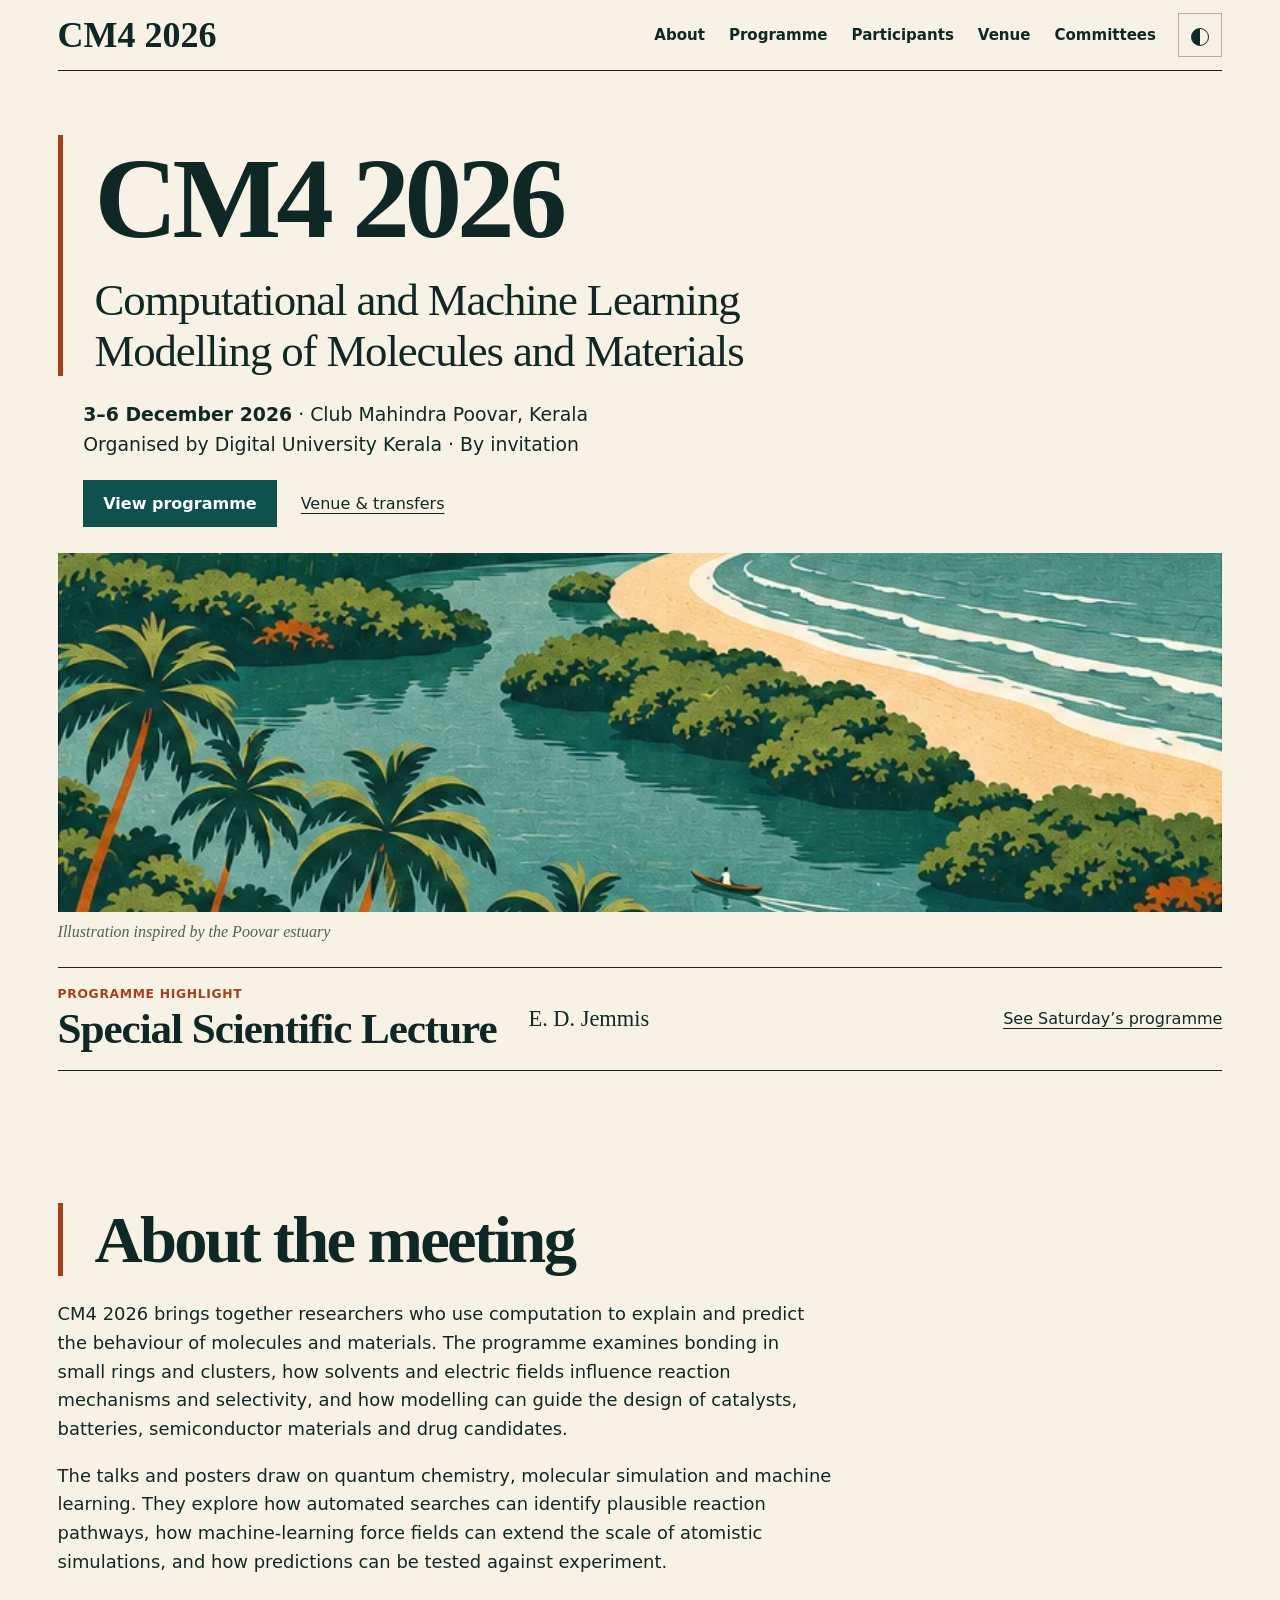
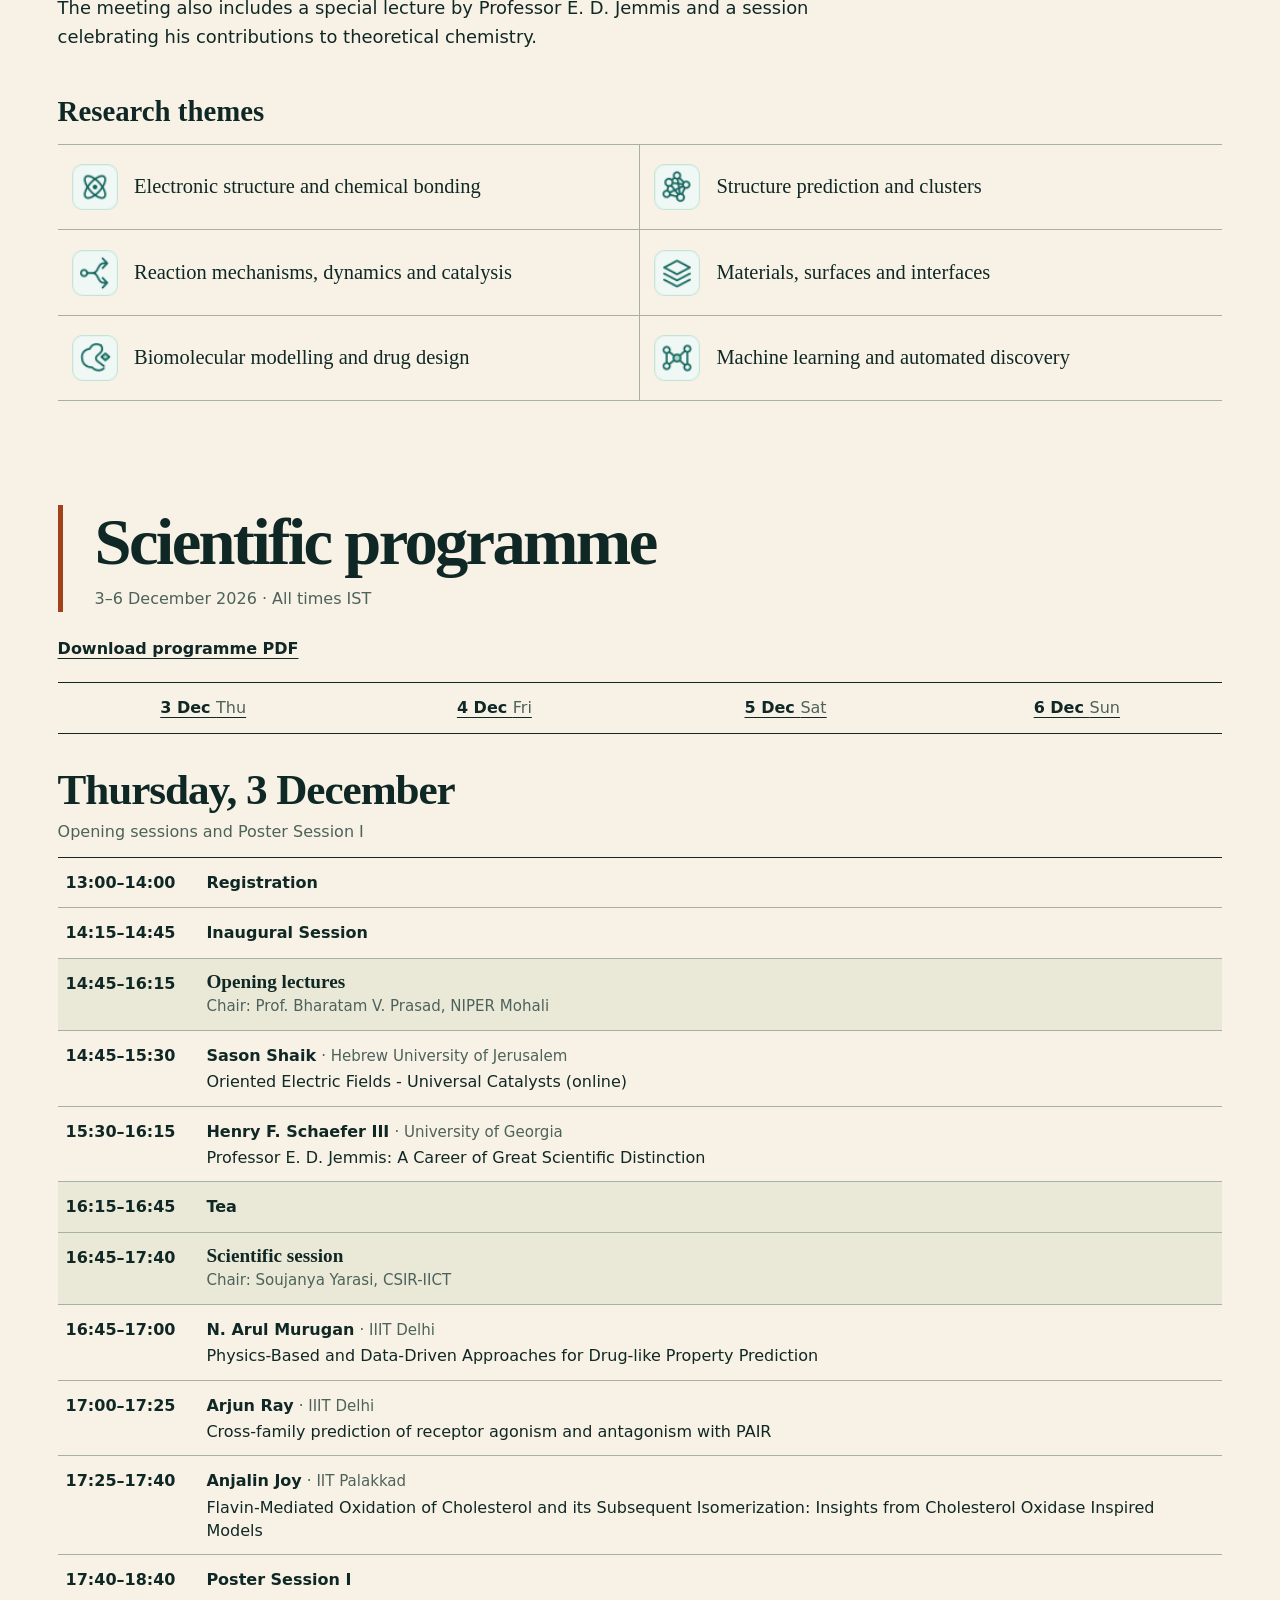
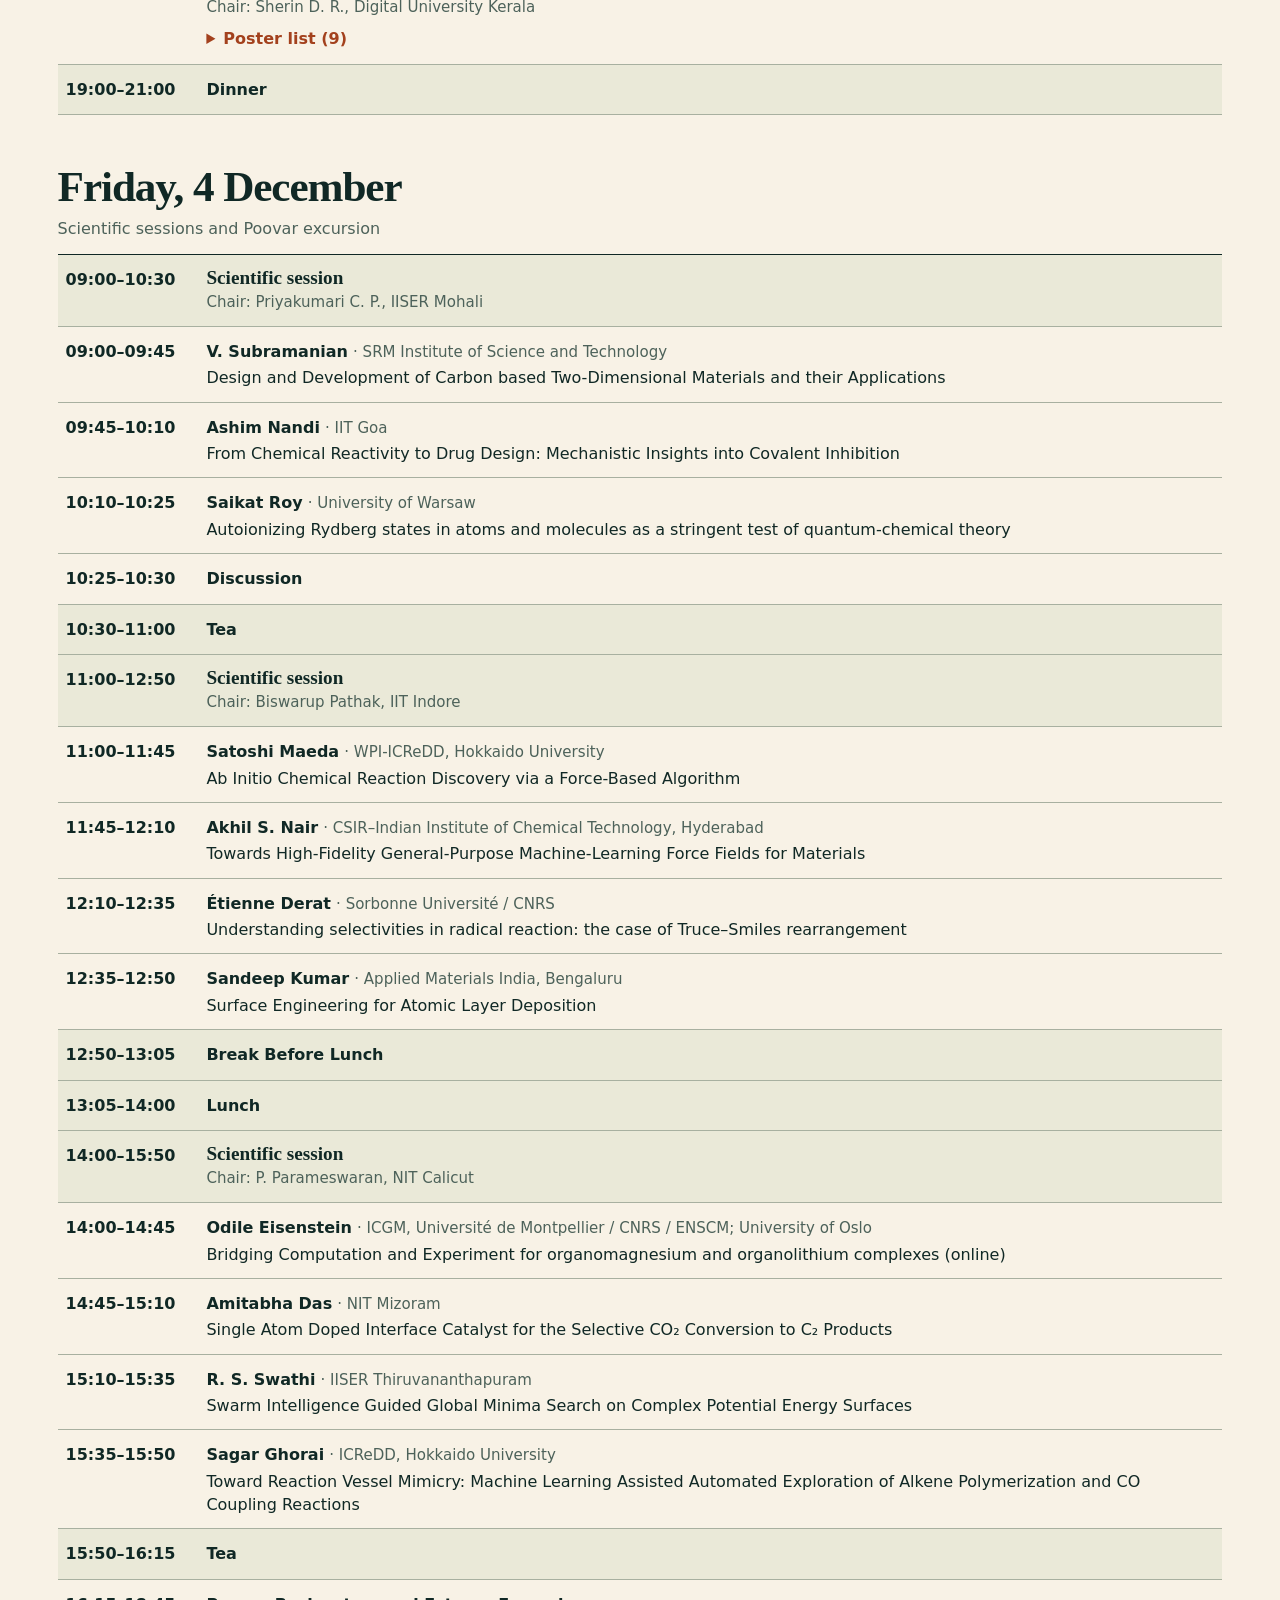
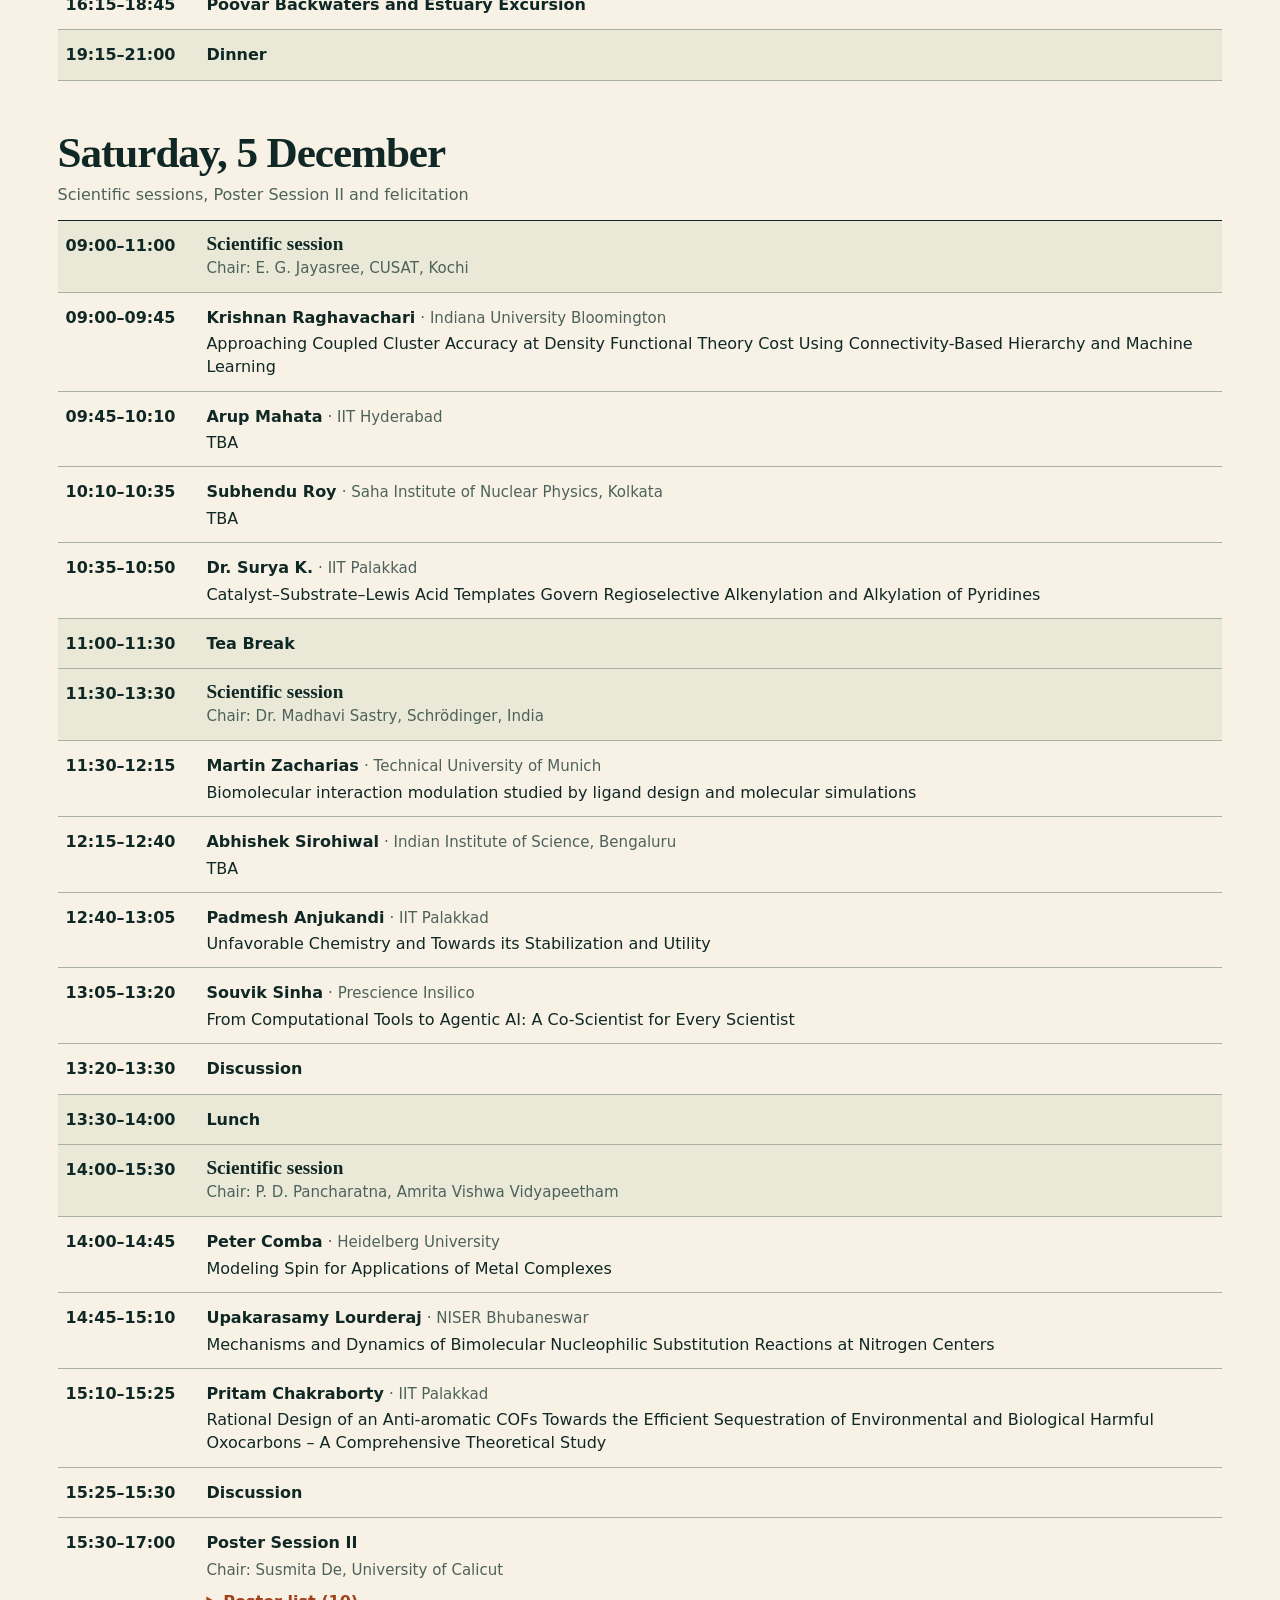
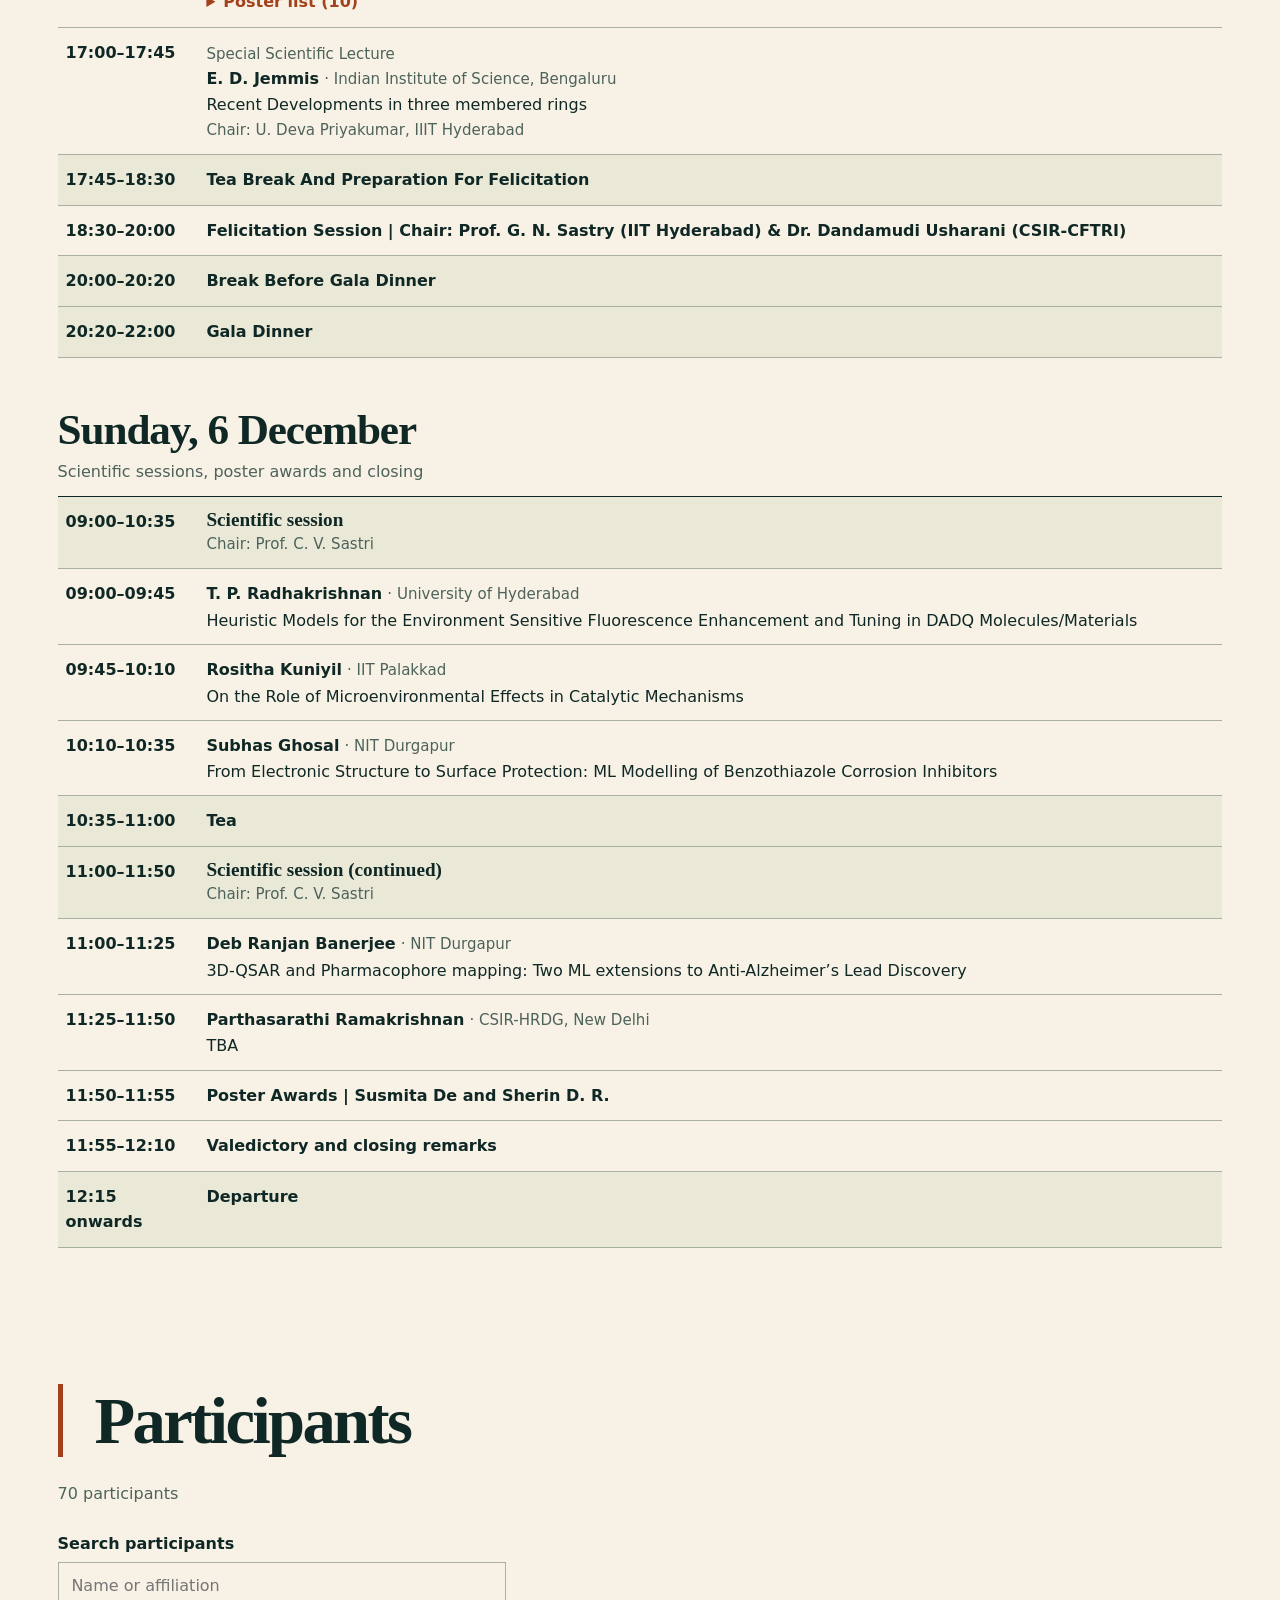
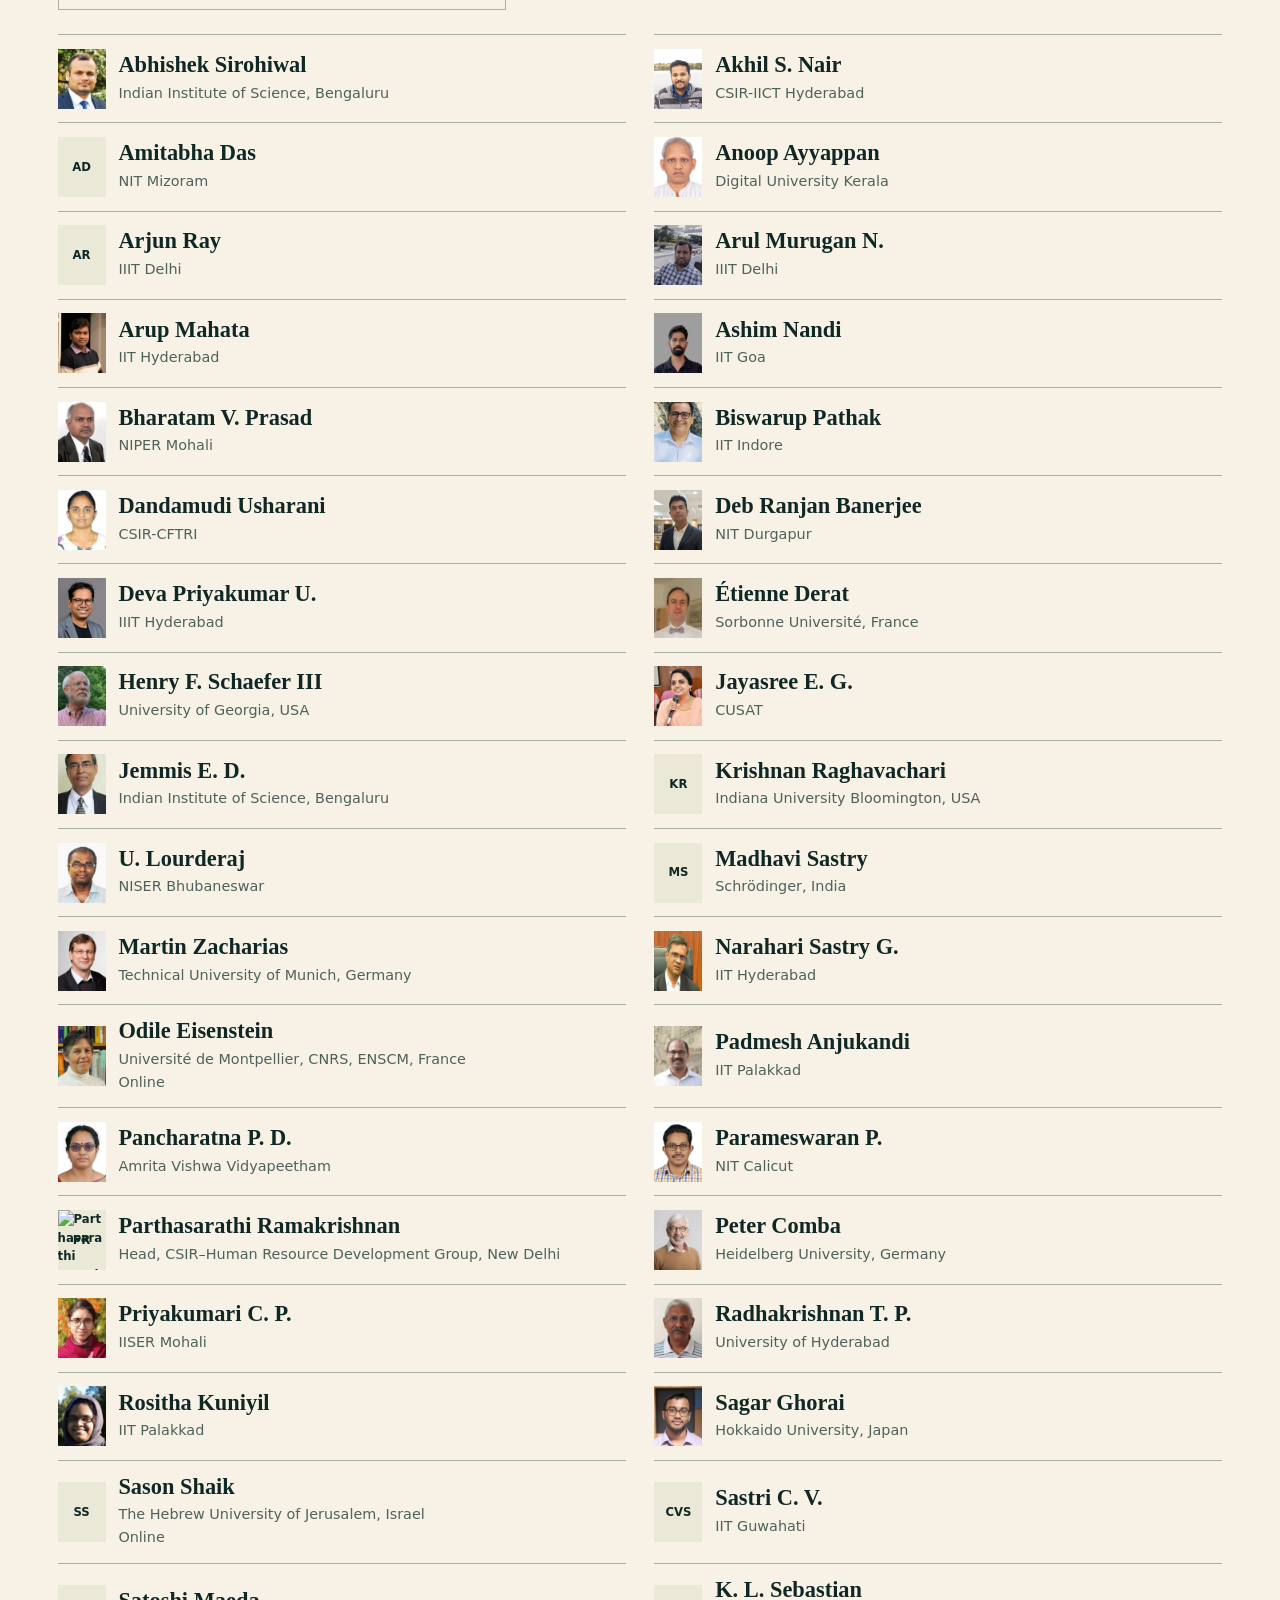
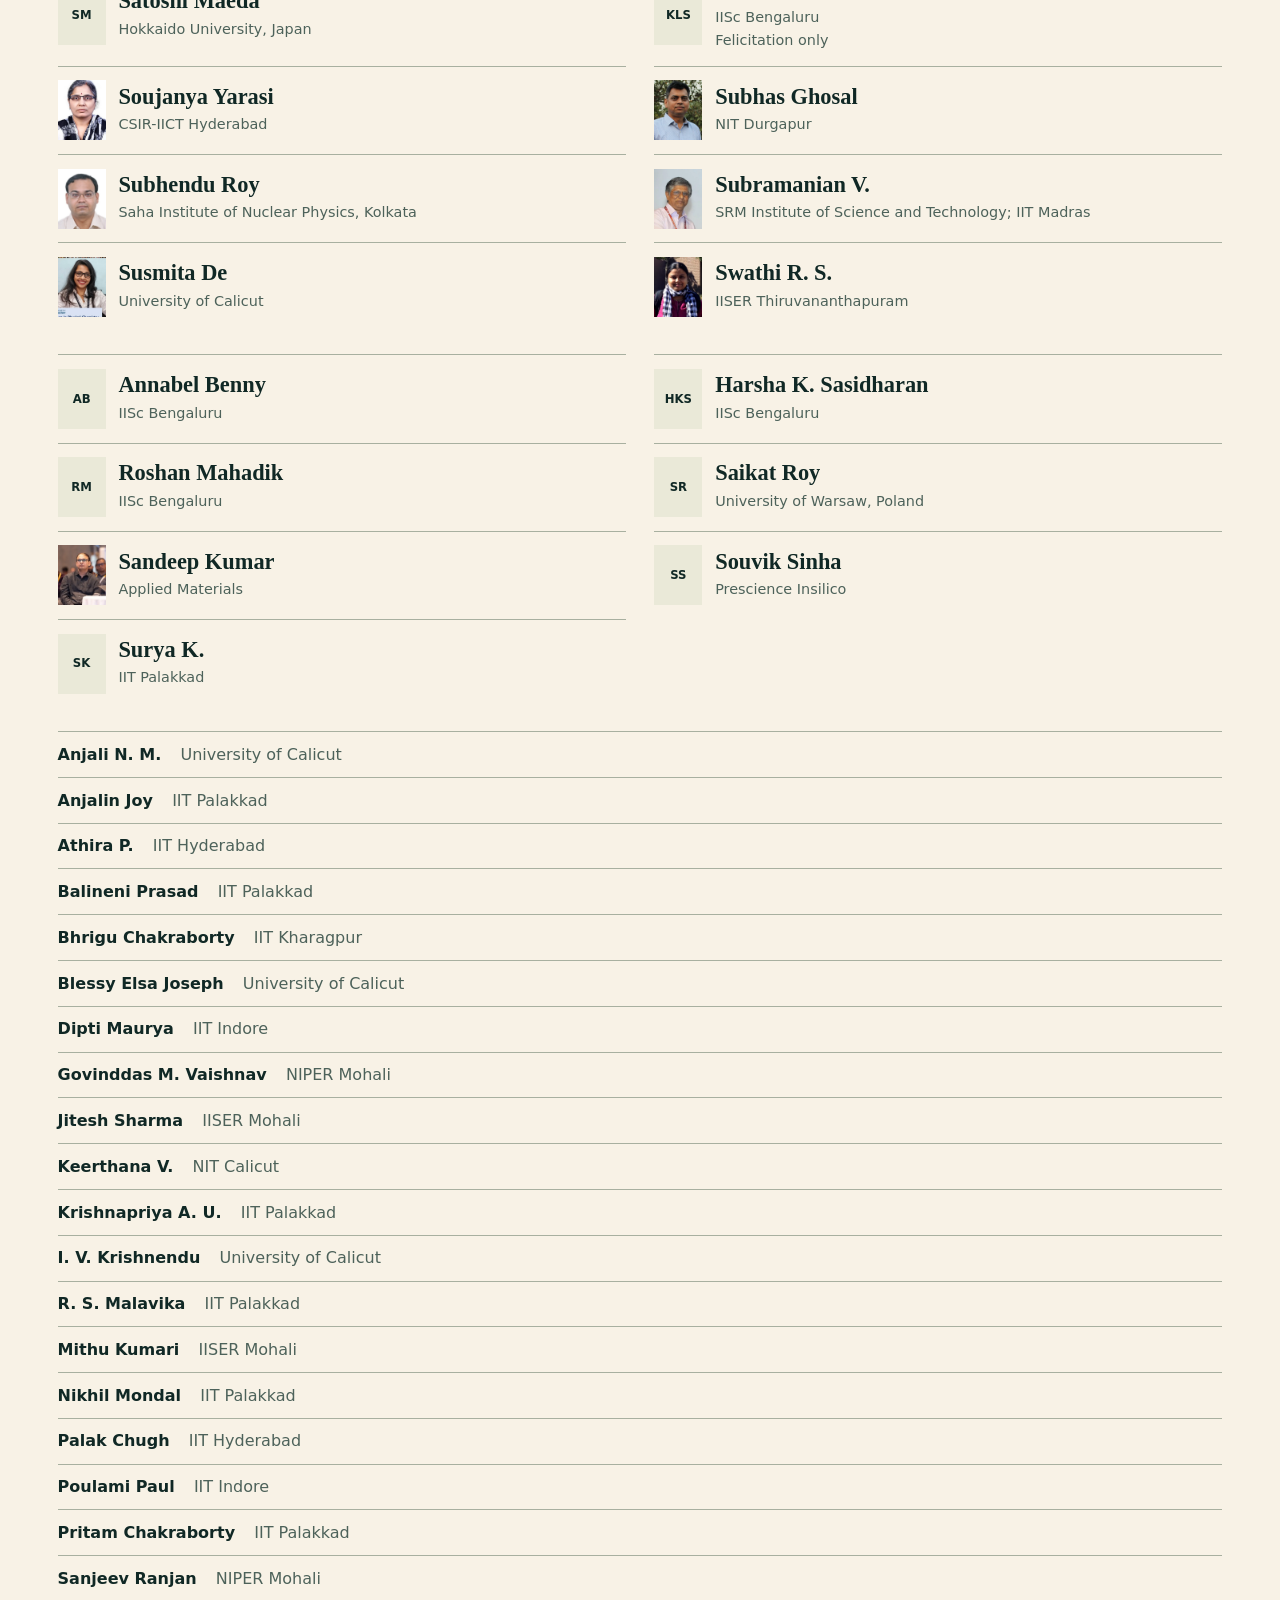
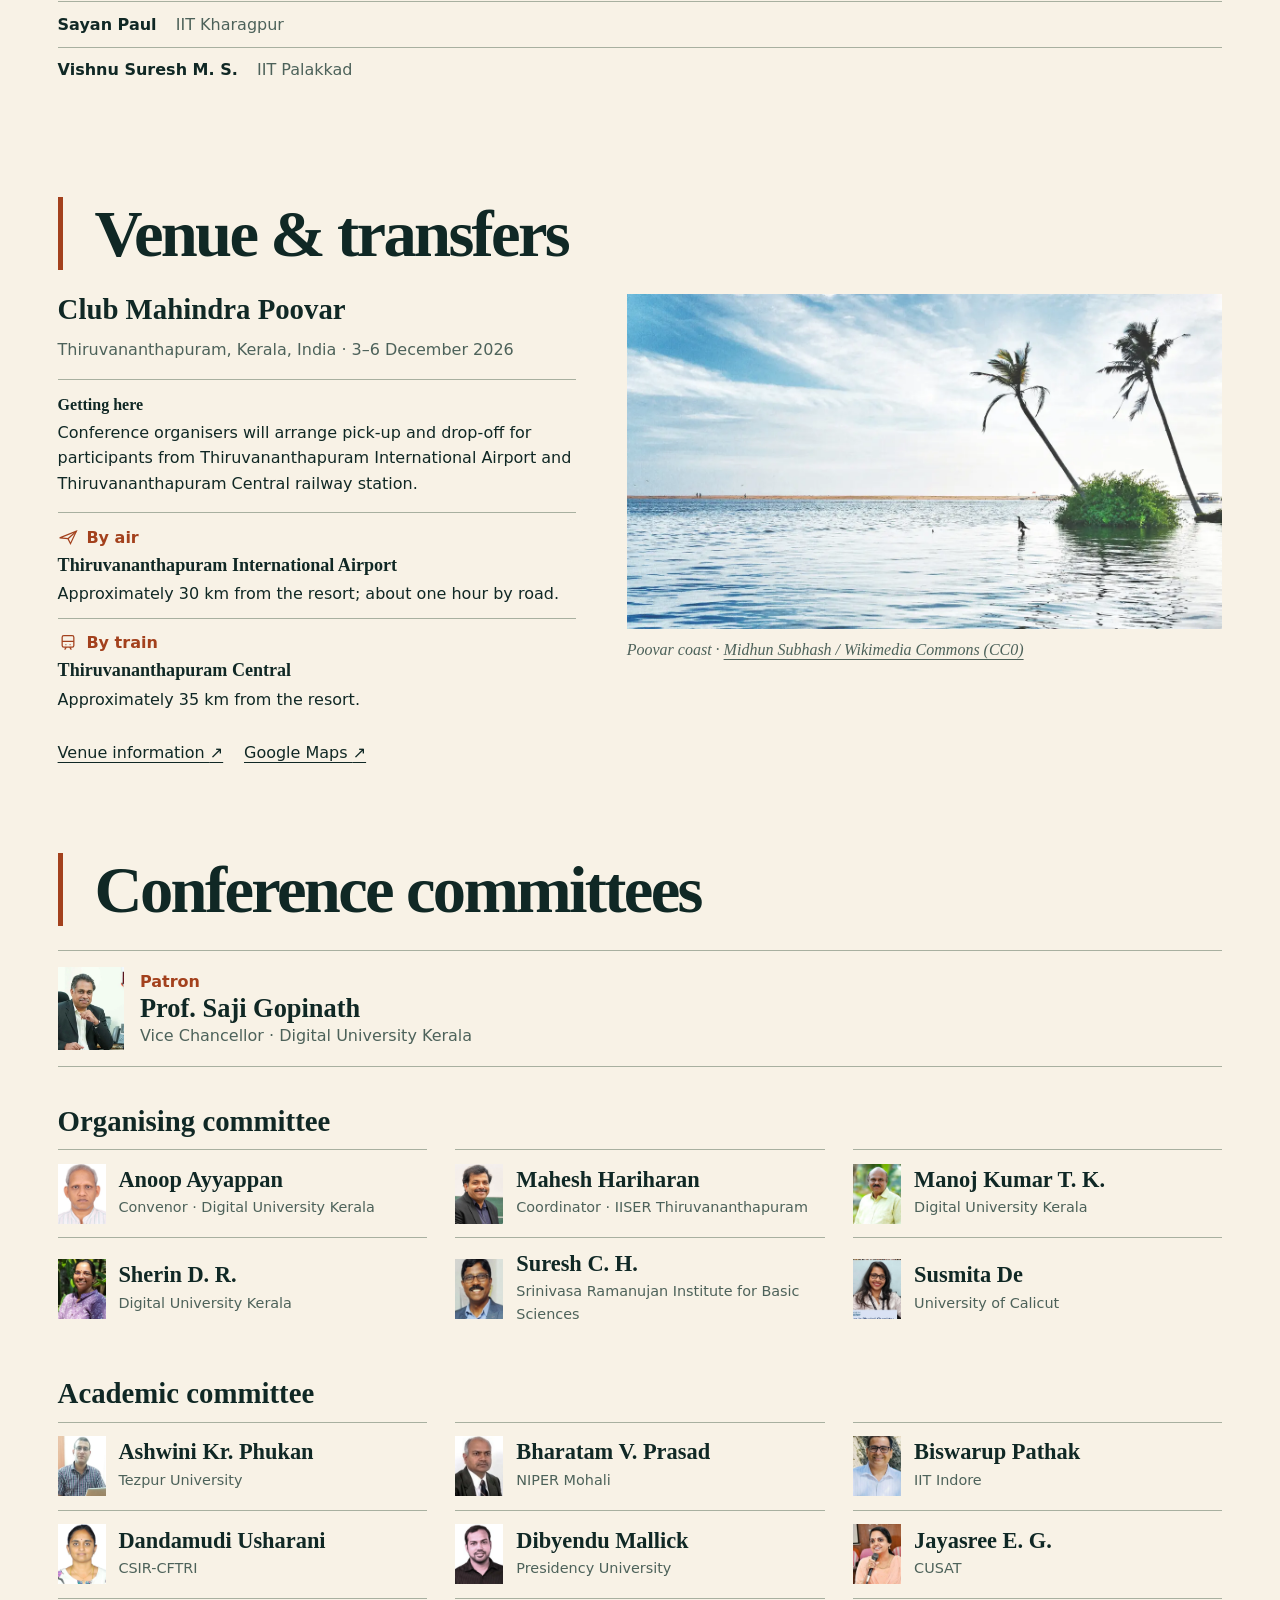
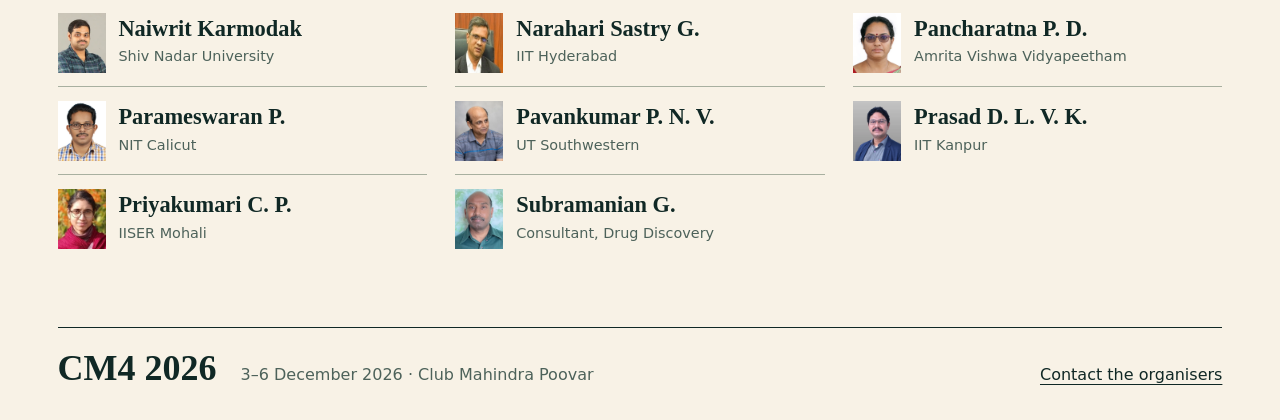
==== index.html @ 0ec531f8 "Merge site into one page; participant, programme and PDF updates - Combine About, Programme, Partici" ====
<!doctype html>
<html lang="en"><head><meta charset="utf-8"><meta name="viewport" content="width=device-width, initial-scale=1"><meta name="description" content="CM4 2026, 3–6 December 2026 at Club Mahindra Poovar, Kerala: scientific programme, participants, venue and committees."><title>CM4 2026 | Computational and Machine Learning Modelling</title><link rel="canonical" href="https://www.cm4-2026.org/"><link rel="icon" href="/logo.webp"><meta property="og:type" content="website">
<meta property="og:locale" content="en_IN">
<meta property="og:site_name" content="CM4 2026">
<meta property="og:title" content="CM4 2026 | Computational and Machine Learning Modelling">
<meta property="og:description" content="International conference on computational and machine learning modelling of molecules and materials, 3–6 December 2026 in Poovar, Kerala, India.">
<meta property="og:url" content="https://www.cm4-2026.org/">
<meta property="og:image" content="https://www.cm4-2026.org/assets/cm4-2026-social.jpg">
<meta property="og:image:secure_url" content="https://www.cm4-2026.org/assets/cm4-2026-social.jpg">
<meta property="og:image:type" content="image/jpeg">
<meta property="og:image:width" content="1200">
<meta property="og:image:height" content="630">
<meta property="og:image:alt" content="CM4 2026 conference dates and location over a photograph of Poovar, Kerala">
<meta name="twitter:card" content="summary_large_image">
<meta name="twitter:title" content="CM4 2026 | Computational and Machine Learning Modelling">
<meta name="twitter:description" content="International conference on computational and machine learning modelling of molecules and materials, 3–6 December 2026 in Poovar, Kerala, India.">
<meta name="twitter:image" content="https://www.cm4-2026.org/assets/cm4-2026-social.jpg">
<meta name="twitter:image:alt" content="CM4 2026 conference dates and location over a photograph of Poovar, Kerala"><script type="application/ld+json">
{
  "@context": "https://schema.org",
  "@type": "Event",
  "name": "CM4 2026 — International Conference on Computational and Machine Learning Modelling of Molecules and Materials",
  "alternateName": "CM4 2026",
  "description": "An invitation-only international conference on computational and machine learning modelling of molecules and materials.",
  "startDate": "2026-12-03",
  "endDate": "2026-12-06",
  "eventStatus": "https://schema.org/EventScheduled",
  "eventAttendanceMode": "https://schema.org/OfflineEventAttendanceMode",
  "url": "https://www.cm4-2026.org/",
  "image": [
    "https://www.cm4-2026.org/assets/cm4-2026-social.jpg"
  ],
  "location": {
    "@type": "Place",
    "name": "Club Mahindra Poovar",
    "address": {
      "@type": "PostalAddress",
      "addressLocality": "Poovar",
      "addressRegion": "Kerala",
      "addressCountry": "IN"
    }
  },
  "organizer": {
    "@type": "Organization",
    "name": "Digital University Kerala",
    "url": "https://duk.ac.in/"
  }
}
</script><script>try{document.documentElement.dataset.theme=localStorage.getItem('cm4-theme')||(matchMedia('(prefers-color-scheme: dark)').matches?'dark':'light')}catch{}</script><link rel="stylesheet" href="/editorial.css?v=20261128-2"><script src="/editorial.js?v=20261128-2" defer></script></head><body><a class="skip-link" href="#main">Skip to content</a><header class="masthead"><a class="wordmark" href="#top" aria-label="CM4 2026, back to top">CM4 2026</a><nav aria-label="Primary navigation"><a href="#about">About</a><a href="#programme">Programme</a><a href="#participants">Participants</a><a href="#venue">Venue</a><a href="#committees">Committees</a></nav><button type="button" class="edition-theme" data-theme-toggle aria-label="Switch colour theme" hidden><span aria-hidden="true">◐</span></button></header><main class="edition-main" id="main">
<section class="home-hero" id="top"><div class="edition-title"><h1>CM4 2026</h1><p class="conference-name">Computational and Machine Learning Modelling of Molecules and Materials</p></div>
<p class="hero-details"><strong>3–6 December 2026</strong> · Club Mahindra Poovar, Kerala<br>Organised by Digital University Kerala · By invitation</p>
<div class="edition-actions"><a class="edition-button" href="#programme">View programme</a><a href="#venue">Venue &amp; transfers</a></div>
<figure class="hero-print"><img src="assets/poovar-editorial.webp" width="782" height="383" alt="Print-style illustration of a sand spit between the Poovar backwaters and the Arabian Sea" fetchpriority="high"><figcaption>Illustration inspired by the Poovar estuary</figcaption></figure></section>
<section class="home-feature" aria-labelledby="lecture"><div><p class="kicker">Programme highlight</p><h2 id="lecture">Special Scientific Lecture</h2></div><p>E. D. Jemmis</p><a href="#saturday">See Saturday’s programme</a></section>
<section class="page-section" id="about" aria-labelledby="about-heading"><div class="edition-title"><h2 id="about-heading">About the meeting</h2></div><div class="about-prose">
      <p>CM4 2026 brings together researchers who use computation to explain and predict the behaviour of molecules and materials. The programme examines bonding in small rings and clusters, how solvents and electric fields influence reaction mechanisms and selectivity, and how modelling can guide the design of catalysts, batteries, semiconductor materials and drug candidates.</p>
      <p>The talks and posters draw on quantum chemistry, molecular simulation and machine learning. They explore how automated searches can identify plausible reaction pathways, how machine-learning force fields can extend the scale of atomistic simulations, and how predictions can be tested against experiment.</p>
      <p>The meeting also includes a special lecture by Professor E. D. Jemmis and a session celebrating his contributions to theoretical chemistry.</p>
    </div><section aria-labelledby="themes"><h3 id="themes">Research themes</h3><ul class="theme-list">
        <li><img src="assets/themes/cm4-theme-01-electronic-structure.png" alt="" width="40" height="40" loading="lazy" decoding="async"><span>Electronic structure and chemical bonding</span></li>
        <li><img src="assets/themes/cm4-theme-02-structure-and-clusters.png" alt="" width="40" height="40" loading="lazy" decoding="async"><span>Structure prediction and clusters</span></li>
        <li><img src="assets/themes/cm4-theme-03-reaction-mechanisms.png" alt="" width="40" height="40" loading="lazy" decoding="async"><span>Reaction mechanisms, dynamics and catalysis</span></li>
        <li><img src="assets/themes/cm4-theme-04-materials-and-interfaces.png" alt="" width="40" height="40" loading="lazy" decoding="async"><span>Materials, surfaces and interfaces</span></li>
        <li><img src="assets/themes/cm4-theme-05-biomolecular-modelling.png" alt="" width="40" height="40" loading="lazy" decoding="async"><span>Biomolecular modelling and drug design</span></li>
        <li><img src="assets/themes/cm4-theme-06-machine-learning.png" alt="" width="40" height="40" loading="lazy" decoding="async"><span>Machine learning and automated discovery</span></li>
      </ul></section></section>
<section class="page-section" id="programme" aria-labelledby="programme-heading"><div class="edition-title"><h2 id="programme-heading">Scientific programme</h2><p>3–6 December 2026 · All times IST</p></div><a class="edition-download" href="/CM4_2026_Programme_Print.pdf">Download programme PDF</a><nav class="day-nav" aria-label="Programme days"><a href="#thursday">3 Dec <span>Thu</span></a><a href="#friday">4 Dec <span>Fri</span></a><a href="#saturday">5 Dec <span>Sat</span></a><a href="#sunday">6 Dec <span>Sun</span></a></nav><div class="days" aria-label="Programme by day">
<section class="day" id="thursday" aria-labelledby="thursday-heading"><header class="day-header"><h3 class="day-name" id="thursday-heading" style="margin:0">Thursday, 3 December</h3><p class="day-note" style="margin-bottom:0">Opening sessions and Poster Session I</p></header>
<div class="day-body"><ol class="schedule">
<li class="entry"><time>13:00–14:00</time><div><strong>Registration</strong></div></li>
<li class="entry"><time>14:15–14:45</time><div><strong>Inaugural Session</strong></div></li>
<li class="session"><div class="session-content">
<div class="entry session-heading"><time>14:45–16:15</time><div><h4>Opening lectures</h4><span class="detail">Chair: Prof. Bharatam V. Prasad, NIPER Mohali</span></div></div><ol class="talks">
<li class="talk"><time>14:45–15:30</time><div><strong>Sason Shaik</strong> <span class="affiliation">· Hebrew University of Jerusalem</span><span class="talk-title">Oriented Electric Fields - Universal Catalysts (online)</span></div></li>
<li class="talk"><time>15:30–16:15</time><div><strong>Henry F. Schaefer III</strong> <span class="affiliation">· University of Georgia</span><span class="talk-title">Professor E. D. Jemmis: A Career of Great Scientific Distinction</span></div></li>
</ol>
</div></li>
<li class="entry entry-break"><time>16:15–16:45</time><div><strong>Tea</strong></div></li>
<li class="session"><div class="session-content">
<div class="entry session-heading"><time>16:45–17:40</time><div><h4>Scientific session</h4><span class="detail">Chair: Soujanya Yarasi, CSIR-IICT</span></div></div><ol class="talks">
<li class="talk"><time>16:45–17:00</time><div><strong>N. Arul Murugan</strong> <span class="affiliation">· IIIT Delhi</span><span class="talk-title">Physics-Based and Data-Driven Approaches for Drug-like Property Prediction</span></div></li>
<li class="talk"><time>17:00–17:25</time><div><strong>Arjun Ray</strong> <span class="affiliation">· IIIT Delhi</span><span class="talk-title">Cross-family prediction of receptor agonism and antagonism with PAIR</span></div></li>
<li class="talk"><time>17:25–17:40</time><div><strong>Anjalin Joy</strong> <span class="affiliation">· IIT Palakkad</span><span class="talk-title">Flavin-Mediated Oxidation of Cholesterol and its Subsequent Isomerization: Insights from Cholesterol Oxidase Inspired Models</span></div></li>
</ol>
</div></li>
<li class="entry"><time>17:40–18:40</time><div><strong>Poster Session I</strong><span class="detail">Chair: Sherin D. R., Digital University Kerala</span><details class="poster-fold"><summary>Poster list (9)</summary><ul class="poster-list"><li><span class="poster-number">P01</span><div><strong>Navigating the Gold–Thiolate Energy Landscape with Chemically Informed Metal–Ligand Pair Growth</strong><span class="detail">Sayan Paul — IIT Kharagpur</span></div></li><li><span class="poster-number">P02</span><div><strong>Decoding Voltage in Organic Dual-Ion Batteries: A Combined DFT-Machine Learning Roadmap for Anode and Cathode Design</strong><span class="detail">Poulami Paul — IIT Indore</span></div></li><li><span class="poster-number">P03</span><div><strong>Stereoselective Identification of DNA Lesions: Quantum Transport Fingerprints Meet Machine Learning</strong><span class="detail">Dipti Maurya — IIT Indore</span></div></li><li><span class="poster-number">P04</span><div><strong>Transition state model for the Manganese Based chemical hydrogen battery</strong><span class="detail">Krishnapriya A. U. — IIT Palakkad</span></div></li><li><span class="poster-number">P05</span><div><strong>Amido N-Heterocyclic Carbenes: Electronic Properties and Synthesis</strong><span class="detail">Govinddas M. Vaishnav — NIPER Mohali</span></div></li><li><span class="poster-number">P06</span><div><strong>Nitreones: Theory, Synthesis and Drug Discovery</strong><span class="detail">Sanjeev Ranjan — NIPER Mohali</span></div></li><li><span class="poster-number">P07</span><div><strong>Adsorbate-induced structural modulation controls the photocatalytic water splitting in linkage-orientation engineered covalent organic frameworks</strong><span class="detail">Palak Chugh — IIT Hyderabad</span></div></li><li><span class="poster-number">P08</span><div><strong>A Computational Study of β-C–H Bond Activation: Variations across the three rows of Transition metals</strong><span class="detail">Harsha K. Sasidharan — Indian Institute of Science, Bengaluru</span></div></li><li><span class="poster-number">P09</span><div><strong>Free-Energy Profiling and Mechanistic Elucidation of Nucleoside Analogue-Mediated Inhibition of Viral RNA Synthesis</strong><span class="detail">Blessy Elsa Joseph — University of Calicut</span></div></li></ul></details></div></li>
<li class="entry entry-break"><time>19:00–21:00</time><div><strong>Dinner</strong></div></li>
</ol></div></section>
<section class="day" id="friday" aria-labelledby="friday-heading"><header class="day-header"><h3 class="day-name" id="friday-heading" style="margin:0">Friday, 4 December</h3><p class="day-note" style="margin-bottom:0">Scientific sessions and Poovar excursion</p></header>
<div class="day-body"><ol class="schedule">
<li class="session"><div class="session-content">
<div class="entry session-heading"><time>09:00–10:30</time><div><h4>Scientific session</h4><span class="detail">Chair: Priyakumari C. P., IISER Mohali</span></div></div><ol class="talks">
<li class="talk"><time>09:00–09:45</time><div><strong>V. Subramanian</strong> <span class="affiliation">· SRM Institute of Science and Technology</span><span class="talk-title">Design and Development of Carbon based Two-Dimensional Materials and their Applications</span></div></li>
<li class="talk"><time>09:45–10:10</time><div><strong>Ashim Nandi</strong> <span class="affiliation">· IIT Goa</span><span class="talk-title">From Chemical Reactivity to Drug Design: Mechanistic Insights into Covalent Inhibition</span></div></li>
<li class="talk"><time>10:10–10:25</time><div><strong>Saikat Roy</strong> <span class="affiliation">· University of Warsaw</span><span class="talk-title">Autoionizing Rydberg states in atoms and molecules as a stringent test of quantum-chemical theory</span></div></li>
<li class="talk"><time>10:25–10:30</time><div><strong>Discussion</strong></div></li>
</ol>
</div></li>
<li class="entry entry-break"><time>10:30–11:00</time><div><strong>Tea</strong></div></li>
<li class="session"><div class="session-content">
<div class="entry session-heading"><time>11:00–12:50</time><div><h4>Scientific session</h4><span class="detail">Chair: Biswarup Pathak, IIT Indore</span></div></div><ol class="talks">
<li class="talk"><time>11:00–11:45</time><div><strong>Satoshi Maeda</strong> <span class="affiliation">· WPI-ICReDD, Hokkaido University</span><span class="talk-title">Ab Initio Chemical Reaction Discovery via a Force-Based Algorithm</span></div></li>
<li class="talk"><time>11:45–12:10</time><div><strong>Akhil S. Nair</strong> <span class="affiliation">· CSIR–Indian Institute of Chemical Technology, Hyderabad</span><span class="talk-title">Towards High-Fidelity General-Purpose Machine-Learning Force Fields for Materials</span></div></li>
<li class="talk"><time>12:10–12:35</time><div><strong>Étienne Derat</strong> <span class="affiliation">· Sorbonne Université / CNRS</span><span class="talk-title">Understanding selectivities in radical reaction: the case of Truce–Smiles rearrangement</span></div></li>
<li class="talk"><time>12:35–12:50</time><div><strong>Sandeep Kumar</strong> <span class="affiliation">· Applied Materials India, Bengaluru</span><span class="talk-title">Surface Engineering for Atomic Layer Deposition</span></div></li>
</ol>
</div></li>
<li class="entry entry-break"><time>12:50–13:05</time><div><strong>Break Before Lunch</strong></div></li>
<li class="entry entry-break"><time>13:05–14:00</time><div><strong>Lunch</strong></div></li>
<li class="session"><div class="session-content">
<div class="entry session-heading"><time>14:00–15:50</time><div><h4>Scientific session</h4><span class="detail">Chair: P. Parameswaran, NIT Calicut</span></div></div><ol class="talks">
<li class="talk"><time>14:00–14:45</time><div><strong>Odile Eisenstein</strong> <span class="affiliation">· ICGM, Université de Montpellier / CNRS / ENSCM; University of Oslo</span><span class="talk-title">Bridging Computation and Experiment for organomagnesium and organolithium complexes (online)</span></div></li>
<li class="talk"><time>14:45–15:10</time><div><strong>Amitabha Das</strong> <span class="affiliation">· NIT Mizoram</span><span class="talk-title">Single Atom Doped Interface Catalyst for the Selective CO₂ Conversion to C₂ Products</span></div></li>
<li class="talk"><time>15:10–15:35</time><div><strong>R. S. Swathi</strong> <span class="affiliation">· IISER Thiruvananthapuram</span><span class="talk-title">Swarm Intelligence Guided Global Minima Search on Complex Potential Energy Surfaces</span></div></li>
<li class="talk"><time>15:35–15:50</time><div><strong>Sagar Ghorai</strong> <span class="affiliation">· ICReDD, Hokkaido University</span><span class="talk-title">Toward Reaction Vessel Mimicry: Machine Learning Assisted Automated Exploration of Alkene Polymerization and CO Coupling Reactions</span></div></li>
</ol>
</div></li>
<li class="entry entry-break"><time>15:50–16:15</time><div><strong>Tea</strong></div></li>
<li class="entry"><time>16:15–18:45</time><div><strong>Poovar Backwaters and Estuary Excursion</strong></div></li>
<li class="entry entry-break"><time>19:15–21:00</time><div><strong>Dinner</strong></div></li>
</ol></div></section>
<section class="day" id="saturday" aria-labelledby="saturday-heading"><header class="day-header"><h3 class="day-name" id="saturday-heading" style="margin:0">Saturday, 5 December</h3><p class="day-note" style="margin-bottom:0">Scientific sessions, Poster Session II and felicitation</p></header>
<div class="day-body"><ol class="schedule">
<li class="session"><div class="session-content">
<div class="entry session-heading"><time>09:00–11:00</time><div><h4>Scientific session</h4><span class="detail">Chair: E. G. Jayasree, CUSAT, Kochi</span></div></div><ol class="talks">
<li class="talk"><time>09:00–09:45</time><div><strong>Krishnan Raghavachari</strong> <span class="affiliation">· Indiana University Bloomington</span><span class="talk-title">Approaching Coupled Cluster Accuracy at Density Functional Theory Cost Using Connectivity-Based Hierarchy and Machine Learning</span></div></li>
<li class="talk"><time>09:45–10:10</time><div><strong>Arup Mahata</strong> <span class="affiliation">· IIT Hyderabad</span><span class="talk-title">TBA</span></div></li>
<li class="talk"><time>10:10–10:35</time><div><strong>Subhendu Roy</strong> <span class="affiliation">· Saha Institute of Nuclear Physics, Kolkata</span><span class="talk-title">TBA</span></div></li>
<li class="talk"><time>10:35–10:50</time><div><strong>Dr. Surya K.</strong> <span class="affiliation">· IIT Palakkad</span><span class="talk-title">Catalyst–Substrate–Lewis Acid Templates Govern Regioselective Alkenylation and Alkylation of Pyridines</span></div></li>
</ol>
</div></li>
<li class="entry entry-break"><time>11:00–11:30</time><div><strong>Tea Break</strong></div></li>
<li class="session"><div class="session-content">
<div class="entry session-heading"><time>11:30–13:30</time><div><h4>Scientific session</h4><span class="detail">Chair: Dr. Madhavi Sastry, Schrödinger, India</span></div></div><ol class="talks">
<li class="talk"><time>11:30–12:15</time><div><strong>Martin Zacharias</strong> <span class="affiliation">· Technical University of Munich</span><span class="talk-title">Biomolecular interaction modulation studied by ligand design and molecular simulations</span></div></li>
<li class="talk"><time>12:15–12:40</time><div><strong>Abhishek Sirohiwal</strong> <span class="affiliation">· Indian Institute of Science, Bengaluru</span><span class="talk-title">TBA</span></div></li>
<li class="talk"><time>12:40–13:05</time><div><strong>Padmesh Anjukandi</strong> <span class="affiliation">· IIT Palakkad</span><span class="talk-title">Unfavorable Chemistry and Towards its Stabilization and Utility</span></div></li>
<li class="talk"><time>13:05–13:20</time><div><strong>Souvik Sinha</strong> <span class="affiliation">· Prescience Insilico</span><span class="talk-title">From Computational Tools to Agentic AI: A Co-Scientist for Every Scientist</span></div></li>
<li class="talk"><time>13:20–13:30</time><div><strong>Discussion</strong></div></li>
</ol>
</div></li>
<li class="entry entry-break"><time>13:30–14:00</time><div><strong>Lunch</strong></div></li>
<li class="session"><div class="session-content">
<div class="entry session-heading"><time>14:00–15:30</time><div><h4>Scientific session</h4><span class="detail">Chair: P. D. Pancharatna, Amrita Vishwa Vidyapeetham</span></div></div><ol class="talks">
<li class="talk"><time>14:00–14:45</time><div><strong>Peter Comba</strong> <span class="affiliation">· Heidelberg University</span><span class="talk-title">Modeling Spin for Applications of Metal Complexes</span></div></li>
<li class="talk"><time>14:45–15:10</time><div><strong>Upakarasamy Lourderaj</strong> <span class="affiliation">· NISER Bhubaneswar</span><span class="talk-title">Mechanisms and Dynamics of Bimolecular Nucleophilic Substitution Reactions at Nitrogen Centers</span></div></li>
<li class="talk"><time>15:10–15:25</time><div><strong>Pritam Chakraborty</strong> <span class="affiliation">· IIT Palakkad</span><span class="talk-title">Rational Design of an Anti-aromatic COFs Towards the Efficient Sequestration of Environmental and Biological Harmful Oxocarbons – A Comprehensive Theoretical Study</span></div></li>
<li class="talk"><time>15:25–15:30</time><div><strong>Discussion</strong></div></li>
</ol>
</div></li>
<li class="entry"><time>15:30–17:00</time><div><strong>Poster Session II</strong><span class="detail">Chair: Susmita De, University of Calicut</span><details class="poster-fold"><summary>Poster list (10)</summary><ul class="poster-list"><li><span class="poster-number">P10</span><div><strong>Incorporating Stagnation Escape Strategies into the Bonobo Optimizer for Atomic Cluster Global Optimization</strong><span class="detail">Bhrigu Chakraborty — IIT Kharagpur</span></div></li><li><span class="poster-number">P11</span><div><strong>Bonding Insights into Metavalent Materials for Next-generation Memory</strong><span class="detail">Mithu Kumari — IISER Mohali</span></div></li><li><span class="poster-number">P12</span><div><strong>Revealing the Singlet Oxygen Reactivity in Photoredox Cyclopropanation of Unactivated Alkenes with Active Methylene Compounds</strong><span class="detail">Balineni Prasad — IIT Palakkad</span></div></li><li><span class="poster-number">P13</span><div><strong>Deciphering the mechanism of chain propagation in polymerization via alkene difunctionalisation</strong><span class="detail">R. S. Malavika — IIT Palakkad</span></div></li><li><span class="poster-number">P14</span><div><strong>Manganese-Based Catalysts for Efficient CO₂ Hydrogenation and Thereby Catalyst Design</strong><span class="detail">Nikhil Mondal — IIT Palakkad</span></div></li><li><span class="poster-number">P15</span><div><strong>Overcoming the Intrinsic Ambidenticity of Enamines in SOMO Catalysis</strong><span class="detail">Vishnu Suresh M. S. — IIT Palakkad</span></div></li><li><span class="poster-number">P16</span><div><strong>Electronic Structure, Bonding and Reactivity of Stable Two-Coordinate Acyclic Silylene</strong><span class="detail">Keerthana V. — NIT Calicut</span></div></li><li><span class="poster-number">P17</span><div><strong>Dimensionality- and Halide-Driven Electronic Reorganization of Mn²⁺ Excited States in Halide Perovskites</strong><span class="detail">Athira P. — IIT Hyderabad</span></div></li><li><span class="poster-number">P18</span><div><strong>Continuum of Secondary-Primary Interactions in Antimony Complexes and Differences in the Structures in Solution and Solid State</strong><span class="detail">Annabel Benny — Indian Institute of Science, Bengaluru; IISER Thiruvananthapuram</span></div></li><li><span class="poster-number">P19</span><div><strong>Beryllium learns Kubas Chemistry: An aromatic route to dihydrogen activation</strong><span class="detail">Roshan Mahadik — Indian Institute of Science, Bengaluru</span></div></li></ul></details></div></li>
<li class="session"><div class="session-content">
<div class="entry single-lecture"><time>17:00–17:45</time><div><span class="detail">Special Scientific Lecture</span><strong>E. D. Jemmis</strong> <span class="affiliation">· Indian Institute of Science, Bengaluru</span><span class="talk-title">Recent Developments in three membered rings</span><span class="detail">Chair: U. Deva Priyakumar, IIIT Hyderabad</span></div></div>
</div></li>
<li class="entry entry-break"><time>17:45–18:30</time><div><strong>Tea Break And Preparation For Felicitation</strong></div></li>
<li class="entry"><time>18:30–20:00</time><div><strong>Felicitation Session | Chair: Prof. G. N. Sastry (IIT Hyderabad) &amp; Dr. Dandamudi Usharani (CSIR-CFTRI)</strong></div></li>
<li class="entry entry-break"><time>20:00–20:20</time><div><strong>Break Before Gala Dinner</strong></div></li>
<li class="entry entry-break"><time>20:20–22:00</time><div><strong>Gala Dinner</strong></div></li>
</ol></div></section>
<section class="day" id="sunday" aria-labelledby="sunday-heading"><header class="day-header"><h3 class="day-name" id="sunday-heading" style="margin:0">Sunday, 6 December</h3><p class="day-note" style="margin-bottom:0">Scientific sessions, poster awards and closing</p></header>
<div class="day-body"><ol class="schedule">
<li class="session"><div class="session-content">
<div class="entry session-heading"><time>09:00–10:35</time><div><h4>Scientific session</h4><span class="detail">Chair: Prof. C. V. Sastri</span></div></div><ol class="talks">
<li class="talk"><time>09:00–09:45</time><div><strong>T. P. Radhakrishnan</strong> <span class="affiliation">· University of Hyderabad</span><span class="talk-title">Heuristic Models for the Environment Sensitive Fluorescence Enhancement and Tuning in DADQ Molecules/Materials</span></div></li>
<li class="talk"><time>09:45–10:10</time><div><strong>Rositha Kuniyil</strong> <span class="affiliation">· IIT Palakkad</span><span class="talk-title">On the Role of Microenvironmental Effects in Catalytic Mechanisms</span></div></li>
<li class="talk"><time>10:10–10:35</time><div><strong>Subhas Ghosal</strong> <span class="affiliation">· NIT Durgapur</span><span class="talk-title">From Electronic Structure to Surface Protection: ML Modelling of Benzothiazole Corrosion Inhibitors</span></div></li>
</ol>
</div></li>
<li class="entry entry-break"><time>10:35–11:00</time><div><strong>Tea</strong></div></li>
<li class="session"><div class="session-content">
<div class="entry session-heading"><time>11:00–11:50</time><div><h4>Scientific session (continued)</h4><span class="detail">Chair: Prof. C. V. Sastri</span></div></div><ol class="talks">
<li class="talk"><time>11:00–11:25</time><div><strong>Deb Ranjan Banerjee</strong> <span class="affiliation">· NIT Durgapur</span><span class="talk-title">3D-QSAR and Pharmacophore mapping: Two ML extensions to Anti-Alzheimer’s Lead Discovery</span></div></li>
<li class="talk"><time>11:25–11:50</time><div><strong>Parthasarathi Ramakrishnan</strong> <span class="affiliation">· CSIR-HRDG, New Delhi</span><span class="talk-title">TBA</span></div></li>
</ol>
</div></li>
<li class="entry"><time>11:50–11:55</time><div><strong>Poster Awards | Susmita De and Sherin D. R.</strong></div></li>
<li class="entry"><time>11:55–12:10</time><div><strong>Valedictory and closing remarks</strong></div></li>
<li class="entry entry-break"><time>12:15 onwards</time><div><strong>Departure</strong></div></li>
</ol></div></section>
</div></section>
<section class="page-section" id="participants" aria-labelledby="participants-heading"><div class="edition-title"><h2 id="participants-heading">Participants</h2></div><!-- GENERATED: PARTICIPANT_DIRECTORY_START -->
  <p class="section-note">70 participants</p>
  <div class="directory-search" hidden><label for="people-search">Search participants</label><input id="people-search" type="search" placeholder="Name or affiliation"><p id="people-results" role="status"></p></div>
  <div class="participant-directory-grid">
    <a class="participant-directory-card" id="a-sirohiwal" href="https://ipc.iisc.ac.in/as.php" target="_blank" rel="noopener noreferrer"><span class="participant-directory-portrait"><span class="person-mark" aria-hidden="true">AS</span><img src="assets/people/a-sirohiwal.webp" alt="Abhishek Sirohiwal" loading="lazy" decoding="async" width="480" height="600"></span><div class="participant-directory-copy"><h3>Abhishek Sirohiwal</h3><p>Indian Institute of Science, Bengaluru</p></div><span class="profile-arrow" aria-hidden="true">↗</span></a>
    <a class="participant-directory-card" id="akhil-s-nair" href="https://www.nomad-laboratory.de/sugathan_nair" target="_blank" rel="noopener noreferrer"><span class="participant-directory-portrait"><span class="person-mark" aria-hidden="true">ASN</span><img src="assets/people/akhil-s-nair.png" alt="Akhil S. Nair" loading="lazy" decoding="async" width="480" height="600"></span><div class="participant-directory-copy"><h3>Akhil S. Nair</h3><p>CSIR-IICT Hyderabad</p></div><span class="profile-arrow" aria-hidden="true">↗</span></a>
    <article class="participant-directory-card" id="amitabha-das"><span class="participant-directory-portrait"><span class="person-mark" aria-hidden="true">AD</span></span><div class="participant-directory-copy"><h3>Amitabha Das</h3><p>NIT Mizoram</p></div></article>
    <a class="participant-directory-card" id="anoop-ayyappan" href="https://duk.ac.in/personnel/anoop-ayyappan/" target="_blank" rel="noopener noreferrer"><span class="participant-directory-portrait"><span class="person-mark" aria-hidden="true">AA</span><img src="assets/people/anoop-ayyappan.webp" alt="Anoop Ayyappan" loading="lazy" decoding="async" width="480" height="600"></span><div class="participant-directory-copy"><h3>Anoop Ayyappan</h3><p>Digital University Kerala</p></div><span class="profile-arrow" aria-hidden="true">↗</span></a>
    <a class="participant-directory-card" id="arjun-ray" href="https://iiitd.ac.in/arjun" target="_blank" rel="noopener noreferrer"><span class="participant-directory-portrait"><span class="person-mark" aria-hidden="true">AR</span></span><div class="participant-directory-copy"><h3>Arjun Ray</h3><p>IIIT Delhi</p></div><span class="profile-arrow" aria-hidden="true">↗</span></a>
    <a class="participant-directory-card" id="arul-murugan-n" href="https://iiitd.ac.in/arulmurugan" target="_blank" rel="noopener noreferrer"><span class="participant-directory-portrait"><span class="person-mark" aria-hidden="true">NAM</span><img src="assets/people/arul-murugan-n.webp" alt="Arul Murugan N." loading="lazy" decoding="async" width="480" height="600"></span><div class="participant-directory-copy"><h3>Arul Murugan N.</h3><p>IIIT Delhi</p></div><span class="profile-arrow" aria-hidden="true">↗</span></a>
    <a class="participant-directory-card" id="arup-mahata" href="https://iith.ac.in/chy/arup/" target="_blank" rel="noopener noreferrer"><span class="participant-directory-portrait"><span class="person-mark" aria-hidden="true">AM</span><img src="assets/people/arup-mahata.webp" alt="Arup Mahata" loading="lazy" decoding="async" width="480" height="600"></span><div class="participant-directory-copy"><h3>Arup Mahata</h3><p>IIT Hyderabad</p></div><span class="profile-arrow" aria-hidden="true">↗</span></a>
    <a class="participant-directory-card" id="ashim-nandi" href="https://iitgoa.ac.in/CH-faculty-profile/?exp=CH&amp;uid=ashim" target="_blank" rel="noopener noreferrer"><span class="participant-directory-portrait"><span class="person-mark" aria-hidden="true">AN</span><img src="assets/people/ashim-nandi.webp" alt="Ashim Nandi" loading="lazy" decoding="async" width="480" height="600"></span><div class="participant-directory-copy"><h3>Ashim Nandi</h3><p>IIT Goa</p></div><span class="profile-arrow" aria-hidden="true">↗</span></a>
    <a class="participant-directory-card" id="bharatam-v-prasad" href="https://www.niper.gov.in/faculty/prof-p-v-bharatam" target="_blank" rel="noopener noreferrer"><span class="participant-directory-portrait"><span class="person-mark" aria-hidden="true">BVP</span><img src="assets/people/bharatam-v-prasad.webp" alt="Bharatam V. Prasad" loading="lazy" decoding="async" width="480" height="600"></span><div class="participant-directory-copy"><h3>Bharatam V. Prasad</h3><p>NIPER Mohali</p></div><span class="profile-arrow" aria-hidden="true">↗</span></a>
    <a class="participant-directory-card" id="biswarup-pathak" href="https://people.iiti.ac.in/~biswarup/" target="_blank" rel="noopener noreferrer"><span class="participant-directory-portrait"><span class="person-mark" aria-hidden="true">BP</span><img src="assets/people/biswarup-pathak.webp" alt="Biswarup Pathak" loading="lazy" decoding="async" width="480" height="600"></span><div class="participant-directory-copy"><h3>Biswarup Pathak</h3><p>IIT Indore</p></div><span class="profile-arrow" aria-hidden="true">↗</span></a>
    <a class="participant-directory-card" id="dandamudi-usharani" href="/assets/cv/Usha-CV-2Page.pdf" target="_blank" rel="noopener noreferrer"><span class="participant-directory-portrait"><span class="person-mark" aria-hidden="true">DU</span><img src="assets/people/dandamudi-usharani.webp" alt="Dandamudi Usharani" loading="lazy" decoding="async" width="480" height="600"></span><div class="participant-directory-copy"><h3>Dandamudi Usharani</h3><p>CSIR-CFTRI</p></div><span class="profile-arrow" aria-hidden="true">↗</span></a>
    <a class="participant-directory-card" id="deb-ranjan-banerjee" href="https://nitdgp.ac.in/department/chemistry/faculty-5/deb-ranjan-banerjee" target="_blank" rel="noopener noreferrer"><span class="participant-directory-portrait"><span class="person-mark" aria-hidden="true">DB</span><img src="assets/people/deb-ranjan-banerjee.webp" alt="Deb Ranjan Banerjee" loading="lazy" decoding="async" width="480" height="600"></span><div class="participant-directory-copy"><h3>Deb Ranjan Banerjee</h3><p>NIT Durgapur</p></div><span class="profile-arrow" aria-hidden="true">↗</span></a>
    <a class="participant-directory-card" id="u-deva-priyakumar" href="https://www.iiit.ac.in/faculty/deva-priyakumar-u/" target="_blank" rel="noopener noreferrer"><span class="participant-directory-portrait"><span class="person-mark" aria-hidden="true">UDP</span><img src="assets/people/u-deva-priyakumar.webp" alt="Deva Priyakumar U." loading="lazy" decoding="async" width="480" height="600"></span><div class="participant-directory-copy"><h3>Deva Priyakumar U.</h3><p>IIIT Hyderabad</p></div><span class="profile-arrow" aria-hidden="true">↗</span></a>
    <a class="participant-directory-card" id="etienne-derat" href="https://ipcm.fr/en/en-research/en-presentation-maco-group/en-maco-group-members/en-etienne-derat/" target="_blank" rel="noopener noreferrer"><span class="participant-directory-portrait"><span class="person-mark" aria-hidden="true">ÉD</span><img src="assets/people/etienne-derat.webp" alt="Étienne Derat" loading="lazy" decoding="async" width="480" height="600"></span><div class="participant-directory-copy"><h3>Étienne Derat</h3><p>Sorbonne Université, France</p></div><span class="profile-arrow" aria-hidden="true">↗</span></a>
    <a class="participant-directory-card" id="henry-f-schaefer-iii" href="https://www.chem.uga.edu/directory/people/henry-schaefer" target="_blank" rel="noopener noreferrer"><span class="participant-directory-portrait"><span class="person-mark" aria-hidden="true">HS</span><img src="assets/people/henry-f-schaefer-iii.webp" alt="Henry F. Schaefer III" loading="lazy" decoding="async" width="480" height="600"></span><div class="participant-directory-copy"><h3>Henry F. Schaefer III</h3><p>University of Georgia, USA</p></div><span class="profile-arrow" aria-hidden="true">↗</span></a>
    <a class="participant-directory-card" id="jayasree-eg" href="https://iqac.cusat.ac.in/Web/profile_view/501/Prof.Dr.ELAMBALASSERYGJAYASREE" target="_blank" rel="noopener noreferrer"><span class="participant-directory-portrait"><span class="person-mark" aria-hidden="true">JG</span><img src="assets/people/jayasree-eg.webp" alt="Jayasree E. G." loading="lazy" decoding="async" width="480" height="600"></span><div class="participant-directory-copy"><h3>Jayasree E. G.</h3><p>CUSAT</p></div><span class="profile-arrow" aria-hidden="true">↗</span></a>
    <a class="participant-directory-card" id="ed-jemmis" href="https://ipc.iisc.ac.in/edj.php" target="_blank" rel="noopener noreferrer"><span class="participant-directory-portrait"><span class="person-mark" aria-hidden="true">EDJ</span><img src="assets/people/ed-jemmis.webp" alt="Jemmis E. D." loading="lazy" decoding="async" width="480" height="600"></span><div class="participant-directory-copy"><h3>Jemmis E. D.</h3><p>Indian Institute of Science, Bengaluru</p></div><span class="profile-arrow" aria-hidden="true">↗</span></a>
    <a class="participant-directory-card" id="krishnan-raghavachari" href="https://www.chem.indiana.edu/faculty/krishnan-raghavachari/" target="_blank" rel="noopener noreferrer"><span class="participant-directory-portrait"><span class="person-mark" aria-hidden="true">KR</span><img src="assets/people/krishnan-raghavachari.webp" alt="Krishnan Raghavachari" loading="lazy" decoding="async" width="480" height="600"></span><div class="participant-directory-copy"><h3>Krishnan Raghavachari</h3><p>Indiana University Bloomington, USA</p></div><span class="profile-arrow" aria-hidden="true">↗</span></a>
    <a class="participant-directory-card" id="u-lourderaj" href="https://www.niser.ac.in/profile/u.lourderaj" target="_blank" rel="noopener noreferrer"><span class="participant-directory-portrait"><span class="person-mark" aria-hidden="true">UL</span><img src="assets/people/upakarasamy-lourderaj.webp" alt="U. Lourderaj" loading="lazy" decoding="async" width="480" height="600"></span><div class="participant-directory-copy"><h3>U. Lourderaj</h3><p>NISER Bhubaneswar</p></div><span class="profile-arrow" aria-hidden="true">↗</span></a>
    <article class="participant-directory-card" id="madhavi-sastry"><span class="participant-directory-portrait"><span class="person-mark" aria-hidden="true">MS</span></span><div class="participant-directory-copy"><h3>Madhavi Sastry</h3><p>Schrödinger, India</p></div></article>
    <a class="participant-directory-card" id="martin-zacharias" href="https://www.bio.nat.tum.de/en/t38/people/head-of-the-group/" target="_blank" rel="noopener noreferrer"><span class="participant-directory-portrait"><span class="person-mark" aria-hidden="true">MZ</span><img src="assets/people/martin-zacharias.webp" alt="Martin Zacharias" loading="lazy" decoding="async" width="480" height="600"></span><div class="participant-directory-copy"><h3>Martin Zacharias</h3><p>Technical University of Munich, Germany</p></div><span class="profile-arrow" aria-hidden="true">↗</span></a>
    <a class="participant-directory-card" id="g-narahari-sastry" href="https://iith.ac.in/bt/gnsastry/" target="_blank" rel="noopener noreferrer"><span class="participant-directory-portrait"><span class="person-mark" aria-hidden="true">GNS</span><img src="assets/people/g-narahari-sastry.webp" alt="Narahari Sastry G." loading="lazy" decoding="async" width="480" height="600"></span><div class="participant-directory-copy"><h3>Narahari Sastry G.</h3><p>IIT Hyderabad</p></div><span class="profile-arrow" aria-hidden="true">↗</span></a>
    <a class="participant-directory-card" id="odile-eisenstein" href="https://www.icgm.fr/en/odile-eisenstein-2/" target="_blank" rel="noopener noreferrer"><span class="participant-directory-portrait"><span class="person-mark" aria-hidden="true">OE</span><img src="assets/people/odile-eisenstein.webp" alt="Odile Eisenstein" loading="lazy" decoding="async" width="480" height="600"></span><div class="participant-directory-copy"><h3>Odile Eisenstein</h3><p>Université de Montpellier, CNRS, ENSCM, France</p><p>Online</p></div><span class="profile-arrow" aria-hidden="true">↗</span></a>
    <a class="participant-directory-card" id="padmesh-anjukandi" href="https://iitpkd.ac.in/people/padmesh" target="_blank" rel="noopener noreferrer"><span class="participant-directory-portrait"><span class="person-mark" aria-hidden="true">PA</span><img src="assets/people/padmesh-anjukandi.webp" alt="Padmesh Anjukandi" loading="lazy" decoding="async" width="480" height="600"></span><div class="participant-directory-copy"><h3>Padmesh Anjukandi</h3><p>IIT Palakkad</p></div><span class="profile-arrow" aria-hidden="true">↗</span></a>
    <a class="participant-directory-card" id="pancharatna-pd" href="https://www.amrita.edu/faculty/pattath-d-pancharatna/" target="_blank" rel="noopener noreferrer"><span class="participant-directory-portrait"><span class="person-mark" aria-hidden="true">PPD</span><img src="assets/people/pancharatna-pd.webp" alt="Pancharatna P. D." loading="lazy" decoding="async" width="480" height="600"></span><div class="participant-directory-copy"><h3>Pancharatna P. D.</h3><p>Amrita Vishwa Vidyapeetham</p></div><span class="profile-arrow" aria-hidden="true">↗</span></a>
    <a class="participant-directory-card" id="p-parameswaran" href="https://nitc.ac.in/multidiscilplinary-centres/centre-for-qa-and-enhancement/faculty-and-staff/faculty/302f4080-a1ac-4ff3-9ebe-98a3424edbd3" target="_blank" rel="noopener noreferrer"><span class="participant-directory-portrait"><span class="person-mark" aria-hidden="true">PP</span><img src="assets/people/p-parameswaran.webp" alt="Parameswaran P." loading="lazy" decoding="async" width="480" height="600"></span><div class="participant-directory-copy"><h3>Parameswaran P.</h3><p>NIT Calicut</p></div><span class="profile-arrow" aria-hidden="true">↗</span></a>
    <a class="participant-directory-card" id="parthasarathi-ramakrishnan" href="https://csirhrdg.res.in/Home/Index/1/InPage/62/1" target="_blank" rel="noopener noreferrer"><span class="participant-directory-portrait"><span class="person-mark" aria-hidden="true">PR</span><img src="https://csirhrdg.res.in/SiteContent/ManagedContent/ContentImage/20250910113921380Dr._Parthasarathi.jpg" alt="Parthasarathi Ramakrishnan" loading="lazy" decoding="async" width="480" height="600"></span><div class="participant-directory-copy"><h3>Parthasarathi Ramakrishnan</h3><p>Head, CSIR–Human Resource Development Group, New Delhi</p></div><span class="profile-arrow" aria-hidden="true">↗</span></a>
    <a class="participant-directory-card" id="peter-comba" href="https://www.uni-heidelberg.de/fakultaeten/chemgeo/aci/comba/comba.html" target="_blank" rel="noopener noreferrer"><span class="participant-directory-portrait"><span class="person-mark" aria-hidden="true">PC</span><img src="assets/people/peter-comba.webp" alt="Peter Comba" loading="lazy" decoding="async" width="480" height="600"></span><div class="participant-directory-copy"><h3>Peter Comba</h3><p>Heidelberg University, Germany</p></div><span class="profile-arrow" aria-hidden="true">↗</span></a>
    <a class="participant-directory-card" id="priyakumari-cp" href="https://web.iisermohali.ac.in/dept/dcs/index.php/faculty-and-staff/faculty-cpp" target="_blank" rel="noopener noreferrer"><span class="participant-directory-portrait"><span class="person-mark" aria-hidden="true">PCP</span><img src="assets/people/priyakumari-cp.webp" alt="Priyakumari C. P." loading="lazy" decoding="async" width="480" height="600"></span><div class="participant-directory-copy"><h3>Priyakumari C. P.</h3><p>IISER Mohali</p></div><span class="profile-arrow" aria-hidden="true">↗</span></a>
    <a class="participant-directory-card" id="radhakrishnan-tp" href="https://chemistry.uohyd.ac.in/~tpr/" target="_blank" rel="noopener noreferrer"><span class="participant-directory-portrait"><span class="person-mark" aria-hidden="true">TPR</span><img src="assets/people/radhakrishnan-tp.webp" alt="Radhakrishnan T. P." loading="lazy" decoding="async" width="480" height="600"></span><div class="participant-directory-copy"><h3>Radhakrishnan T. P.</h3><p>University of Hyderabad</p></div><span class="profile-arrow" aria-hidden="true">↗</span></a>
    <a class="participant-directory-card" id="rositha-kuniyil" href="https://iitpkd.ac.in/people/rosithak" target="_blank" rel="noopener noreferrer"><span class="participant-directory-portrait"><span class="person-mark" aria-hidden="true">RK</span><img src="assets/people/rositha-kuniyil.webp" alt="Rositha Kuniyil" loading="lazy" decoding="async" width="480" height="600"></span><div class="participant-directory-copy"><h3>Rositha Kuniyil</h3><p>IIT Palakkad</p></div><span class="profile-arrow" aria-hidden="true">↗</span></a>
    <a class="participant-directory-card" id="sagar-ghorai" href="https://www.icredd.hokudai.ac.jp/ghorai-sagar" target="_blank" rel="noopener noreferrer"><span class="participant-directory-portrait"><span class="person-mark" aria-hidden="true">SG</span><img src="assets/people/sagar-ghorai.webp" alt="Sagar Ghorai" loading="lazy" decoding="async" width="480" height="600"></span><div class="participant-directory-copy"><h3>Sagar Ghorai</h3><p>Hokkaido University, Japan</p></div><span class="profile-arrow" aria-hidden="true">↗</span></a>
    <a class="participant-directory-card" id="sason-shaik" href="https://chemistry.huji.ac.il/people/sason-s-shaik" target="_blank" rel="noopener noreferrer"><span class="participant-directory-portrait"><span class="person-mark" aria-hidden="true">SS</span><img src="assets/people/sason-shaik.webp" alt="Sason Shaik" loading="lazy" decoding="async" width="480" height="600"></span><div class="participant-directory-copy"><h3>Sason Shaik</h3><p>The Hebrew University of Jerusalem, Israel</p><p>Online</p></div><span class="profile-arrow" aria-hidden="true">↗</span></a>
    <a class="participant-directory-card" id="cv-sastri" href="https://www.iitg.ac.in/sastricv/" target="_blank" rel="noopener noreferrer"><span class="participant-directory-portrait"><span class="person-mark" aria-hidden="true">CVS</span><img src="assets/people/sastri-cv-20260903.webp" alt="Sastri C. V." loading="lazy" decoding="async" width="480" height="600"></span><div class="participant-directory-copy"><h3>Sastri C. V.</h3><p>IIT Guwahati</p></div><span class="profile-arrow" aria-hidden="true">↗</span></a>
    <a class="participant-directory-card" id="satoshi-maeda" href="https://www.icredd.hokudai.ac.jp/maeda-satoshi" target="_blank" rel="noopener noreferrer"><span class="participant-directory-portrait"><span class="person-mark" aria-hidden="true">SM</span><img src="assets/people/satoshi-maeda.webp" alt="Satoshi Maeda" loading="lazy" decoding="async" width="480" height="600"></span><div class="participant-directory-copy"><h3>Satoshi Maeda</h3><p>Hokkaido University, Japan</p></div><span class="profile-arrow" aria-hidden="true">↗</span></a>
    <a class="participant-directory-card" id="k-l-sebastian" href="https://ipc.iisc.ac.in/~kls/index.html" target="_blank" rel="noopener noreferrer"><span class="participant-directory-portrait"><span class="person-mark" aria-hidden="true">KLS</span></span><div class="participant-directory-copy"><h3>K. L. Sebastian</h3><p>IISc Bengaluru</p><p>Felicitation only</p></div><span class="profile-arrow" aria-hidden="true">↗</span></a>
    <article class="participant-directory-card" id="soujanya-yarasi"><span class="participant-directory-portrait"><span class="person-mark" aria-hidden="true">SY</span><img src="assets/people/soujanya-yarasi.webp" alt="Soujanya Yarasi" loading="lazy" decoding="async" width="480" height="600"></span><div class="participant-directory-copy"><h3>Soujanya Yarasi</h3><p>CSIR-IICT Hyderabad</p></div></article>
    <a class="participant-directory-card" id="subhas-ghosal" href="https://nitdgp.ac.in/department/chemistry/faculty-5/subhas-ghosal" target="_blank" rel="noopener noreferrer"><span class="participant-directory-portrait"><span class="person-mark" aria-hidden="true">SG</span><img src="assets/people/subhas-ghosal.webp" alt="Subhas Ghosal" loading="lazy" decoding="async" width="480" height="600"></span><div class="participant-directory-copy"><h3>Subhas Ghosal</h3><p>NIT Durgapur</p></div><span class="profile-arrow" aria-hidden="true">↗</span></a>
    <a class="participant-directory-card" id="subhendu-roy" href="https://www.saha.ac.in/web/cmbd-personal-page?mid=1063&amp;tab=tab3" target="_blank" rel="noopener noreferrer"><span class="participant-directory-portrait"><span class="person-mark" aria-hidden="true">SR</span><img src="assets/people/subhendu-roy.webp" alt="Subhendu Roy" loading="lazy" decoding="async" width="480" height="600"></span><div class="participant-directory-copy"><h3>Subhendu Roy</h3><p>Saha Institute of Nuclear Physics, Kolkata</p></div><span class="profile-arrow" aria-hidden="true">↗</span></a>
    <a class="participant-directory-card" id="v-subramanian" href="https://www.srmist.edu.in/faculty/prof-subramanian-v/" target="_blank" rel="noopener noreferrer"><span class="participant-directory-portrait"><span class="person-mark" aria-hidden="true">VS</span><img src="assets/people/v-subramanian.webp" alt="Subramanian V." loading="lazy" decoding="async" width="480" height="600"></span><div class="participant-directory-copy"><h3>Subramanian V.</h3><p>SRM Institute of Science and Technology; IIT Madras</p></div><span class="profile-arrow" aria-hidden="true">↗</span></a>
    <a class="participant-directory-card" id="susmita-de" href="https://chemistry.uoc.ac.in/CCMSwebpage/CCMS.html" target="_blank" rel="noopener noreferrer"><span class="participant-directory-portrait"><span class="person-mark" aria-hidden="true">SD</span><img src="assets/people/susmita-de.webp" alt="Susmita De" loading="lazy" decoding="async" width="480" height="600"></span><div class="participant-directory-copy"><h3>Susmita De</h3><p>University of Calicut</p></div><span class="profile-arrow" aria-hidden="true">↗</span></a>
    <a class="participant-directory-card" id="rs-swathi" href="https://www.iisertvm.ac.in/faculty/swathi/" target="_blank" rel="noopener noreferrer"><span class="participant-directory-portrait"><span class="person-mark" aria-hidden="true">RS</span><img src="assets/people/rs-swathi.webp" alt="Swathi R. S." loading="lazy" decoding="async" width="480" height="600"></span><div class="participant-directory-copy"><h3>Swathi R. S.</h3><p>IISER Thiruvananthapuram</p></div><span class="profile-arrow" aria-hidden="true">↗</span></a>
  </div>
  <div class="participant-directory-grid participant-directory-group">
    <article class="participant-directory-card" id="annabel-benny"><span class="participant-directory-portrait"><span class="person-mark" aria-hidden="true">AB</span></span><div class="participant-directory-copy"><h3>Annabel Benny</h3><p>IISc Bengaluru</p></div></article>
    <article class="participant-directory-card" id="harsha-k-sasidharan"><span class="participant-directory-portrait"><span class="person-mark" aria-hidden="true">HKS</span></span><div class="participant-directory-copy"><h3>Harsha K. Sasidharan</h3><p>IISc Bengaluru</p></div></article>
    <article class="participant-directory-card" id="roshan-mahadik"><span class="participant-directory-portrait"><span class="person-mark" aria-hidden="true">RM</span></span><div class="participant-directory-copy"><h3>Roshan Mahadik</h3><p>IISc Bengaluru</p></div></article>
    <article class="participant-directory-card" id="saikat-roy"><span class="participant-directory-portrait"><span class="person-mark" aria-hidden="true">SR</span></span><div class="participant-directory-copy"><h3>Saikat Roy</h3><p>University of Warsaw, Poland</p></div></article>
    <article class="participant-directory-card" id="sandeep-kumar"><span class="participant-directory-portrait"><span class="person-mark" aria-hidden="true">SK</span><img src="assets/people/sandeep-kumar.webp" alt="Sandeep Kumar" loading="lazy" decoding="async" width="480" height="600"></span><div class="participant-directory-copy"><h3>Sandeep Kumar</h3><p>Applied Materials</p></div></article>
    <article class="participant-directory-card" id="souvik-sinha"><span class="participant-directory-portrait"><span class="person-mark" aria-hidden="true">SS</span></span><div class="participant-directory-copy"><h3>Souvik Sinha</h3><p>Prescience Insilico</p></div></article>
    <article class="participant-directory-card" id="surya-k"><span class="participant-directory-portrait"><span class="person-mark" aria-hidden="true">SK</span></span><div class="participant-directory-copy"><h3>Surya K.</h3><p>IIT Palakkad</p></div></article>
  </div>
  <ul class="participant-student-list participant-directory-group">
    <li id="anjali-n-m"><strong>Anjali N. M.</strong><span>University of Calicut</span></li>
    <li id="anjalin-joy"><strong>Anjalin Joy</strong><span>IIT Palakkad</span></li>
    <li id="athira-p"><strong>Athira P.</strong><span>IIT Hyderabad</span></li>
    <li id="balineni-prasad"><strong>Balineni Prasad</strong><span>IIT Palakkad</span></li>
    <li id="bhrigu-chakraborty"><strong>Bhrigu Chakraborty</strong><span>IIT Kharagpur</span></li>
    <li id="blessy-elsa-joseph"><strong>Blessy Elsa Joseph</strong><span>University of Calicut</span></li>
    <li id="dipti-maurya"><strong>Dipti Maurya</strong><span>IIT Indore</span></li>
    <li id="govinddas-m-vaishnav"><strong>Govinddas M. Vaishnav</strong><span>NIPER Mohali</span></li>
    <li id="jitesh-sharma"><strong>Jitesh Sharma</strong><span>IISER Mohali</span></li>
    <li id="keerthana-v"><strong>Keerthana V.</strong><span>NIT Calicut</span></li>
    <li id="krishnapriya-a-u"><strong>Krishnapriya A. U.</strong><span>IIT Palakkad</span></li>
    <li id="i-v-krishnendu"><strong>I. V. Krishnendu</strong><span>University of Calicut</span></li>
    <li id="r-s-malavika"><strong>R. S. Malavika</strong><span>IIT Palakkad</span></li>
    <li id="mithu-kumari"><strong>Mithu Kumari</strong><span>IISER Mohali</span></li>
    <li id="nikhil-mondal"><strong>Nikhil Mondal</strong><span>IIT Palakkad</span></li>
    <li id="palak"><strong>Palak Chugh</strong><span>IIT Hyderabad</span></li>
    <li id="poulami-paul"><strong>Poulami Paul</strong><span>IIT Indore</span></li>
    <li id="pritam-chakraborty"><strong>Pritam Chakraborty</strong><span>IIT Palakkad</span></li>
    <li id="sanjeev-ranjan"><strong>Sanjeev Ranjan</strong><span>NIPER Mohali</span></li>
    <li id="sayan-paul"><strong>Sayan Paul</strong><span>IIT Kharagpur</span></li>
    <li id="vishnu-suresh-m-s"><strong>Vishnu Suresh M. S.</strong><span>IIT Palakkad</span></li>
  </ul>
  <!-- GENERATED: PARTICIPANT_DIRECTORY_END --></section>
<section class="page-section" id="venue" aria-labelledby="venue-heading"><div class="edition-title"><h2 id="venue-heading">Venue &amp; transfers</h2></div><div class="venue-layout-new"><div>
      
      <h3>Club Mahindra Poovar</h3>
      <p class="venue-meta">Thiruvananthapuram, Kerala, India · 3–6 December 2026</p>
      <section class="travel-block" aria-labelledby="travel-heading">
        <h4 id="travel-heading">Getting here</h4>
        <p>Conference organisers will arrange pick-up and drop-off for participants from Thiruvananthapuram International Airport and Thiruvananthapuram Central railway station.</p>
        <div class="travel-grid">
          <article class="travel-card"><p class="travel-label"><svg viewBox="0 0 24 24" width="20" height="20" fill="none" stroke="currentColor" stroke-width="1.5" aria-hidden="true"><path d="m2 13 20-8-7 15-3-6-10-1Z"/><path d="m12 14 10-9"/></svg>By air</p><h5>Thiruvananthapuram International Airport</h5><p>Approximately 30 km from the resort; about one hour by road.</p></article>
          <article class="travel-card"><p class="travel-label"><svg viewBox="0 0 24 24" width="20" height="20" fill="none" stroke="currentColor" stroke-width="1.5" aria-hidden="true"><rect x="5" y="3" width="14" height="14" rx="2"/><path d="M5 10h14M8 20l2-3m6 3-2-3m-5-3h1m4 0h1"/></svg>By train</p><h5>Thiruvananthapuram Central</h5><p>Approximately 35 km from the resort.</p></article>
        </div>
        <div class="venue-links">
          <a class="text-link" href="https://www.clubmahindra.com/resort-escapes/resort/club-mahindra-poovar-resort-in-kerala" target="_blank" rel="noopener noreferrer">Venue information <span aria-hidden="true">↗</span></a>
          <a class="text-link" href="https://www.google.com/maps/search/?api=1&amp;query=Club+Mahindra+Poovar" target="_blank" rel="noopener noreferrer">Google Maps <span aria-hidden="true">↗</span></a>
        </div>
      </section></div><figure><img src="assets/poovar-coast.webp" alt="Poovar beach and backwaters in Kerala" width="1280" height="720"><figcaption>Poovar coast · <a href="https://commons.wikimedia.org/wiki/File:Poovar_Kerala.jpg">Midhun Subhash / Wikimedia Commons (CC0)</a></figcaption></figure></div></section>
<section class="page-section" id="committees" aria-labelledby="committees-heading"><div class="edition-title"><h2 id="committees-heading">Conference committees</h2></div><div class="patron patron-with-photo">
    <span class="patron-portrait"><img src="assets/people/saji-gopinath.webp" alt="Saji Gopinath" loading="lazy" decoding="async" width="480" height="600"></span>
    <div class="patron-copy"><p>Patron</p><h3>Prof. Saji Gopinath</h3><span>Vice Chancellor · Digital University Kerala</span></div>
  </div>
  <div class="committee-block"><div><h3 class="committee-label">Organising committee</h3></div><div class="person-list organisers">
    <a class="person-card" href="https://duk.ac.in/personnel/anoop-ayyappan/" target="_blank" rel="noopener noreferrer"><span class="portrait"><span class="person-mark">AA</span><img class="person-photo" src="assets/people/anoop-ayyappan.webp" alt="Anoop Ayyappan" loading="lazy" decoding="async" width="480" height="600"></span><div class="person-copy"><h4>Anoop Ayyappan</h4><p>Convenor · Digital University Kerala</p></div><span class="profile-arrow" aria-hidden="true">↗</span></a>
    <a class="person-card" href="https://www.iisertvm.ac.in/pages/deputy-director" target="_blank" rel="noopener noreferrer"><span class="portrait"><span class="person-mark">MH</span><img class="person-photo" src="assets/people/mahesh-hariharan.webp" alt="Mahesh Hariharan" loading="lazy" decoding="async" width="480" height="600"></span><div class="person-copy"><h4>Mahesh Hariharan</h4><p>Coordinator · IISER Thiruvananthapuram</p></div><span class="profile-arrow" aria-hidden="true">↗</span></a>
    <a class="person-card" href="https://duk.ac.in/personnel/manoj-kumar-t-k/" target="_blank" rel="noopener noreferrer"><span class="portrait"><span class="person-mark">MK</span><img class="person-photo" src="assets/people/manoj-kumar-tk.webp" alt="Manoj Kumar T. K." loading="lazy" decoding="async" width="480" height="600"></span><div class="person-copy"><h4>Manoj Kumar T. K.</h4><p>Digital University Kerala</p></div><span class="profile-arrow" aria-hidden="true">↗</span></a>
    <a class="person-card" href="https://duk.ac.in/personnel/sherin-d-r/" target="_blank" rel="noopener noreferrer"><span class="portrait"><span class="person-mark">SDR</span><img class="person-photo" src="assets/people/sherin-dr.webp" alt="Sherin D. R." loading="lazy" decoding="async" width="480" height="600"></span><div class="person-copy"><h4>Sherin D. R.</h4><p>Digital University Kerala</p></div><span class="profile-arrow" aria-hidden="true">↗</span></a>
    <a class="person-card" href="https://sribs.res.in/dr-suresh-c-h/" target="_blank" rel="noopener noreferrer"><span class="portrait"><span class="person-mark">CHS</span><img class="person-photo" src="assets/people/ch-suresh.webp" alt="Suresh C. H." loading="lazy" decoding="async" width="480" height="600"></span><div class="person-copy"><h4>Suresh C. H.</h4><p>Srinivasa Ramanujan Institute for Basic Sciences</p></div><span class="profile-arrow" aria-hidden="true">↗</span></a>
    <a class="person-card" href="https://chemistry.uoc.ac.in/CCMSwebpage/CCMS.html" target="_blank" rel="noopener noreferrer"><span class="portrait"><span class="person-mark">SD</span><img class="person-photo" src="assets/people/susmita-de.webp" alt="Susmita De" loading="lazy" decoding="async" width="480" height="600"></span><div class="person-copy"><h4>Susmita De</h4><p>University of Calicut</p></div><span class="profile-arrow" aria-hidden="true">↗</span></a>
  </div></div>
  <div class="committee-block academic-block"><div><h3 class="committee-label">Academic committee</h3></div><div class="person-list compact-list">
    <a class="person-card" href="https://www.tezu.ernet.in/dcs/faculty/12" target="_blank" rel="noopener noreferrer"><span class="portrait"><span class="person-mark">AP</span><img class="person-photo" src="assets/people/ashwini-kr-phukan.webp" alt="Ashwini Kr. Phukan" loading="lazy" decoding="async" width="480" height="600"></span><div class="person-copy"><h4>Ashwini Kr. Phukan</h4><p>Tezpur University</p></div><span class="profile-arrow" aria-hidden="true">↗</span></a>
    <a class="person-card" href="https://www.niper.gov.in/faculty/prof-p-v-bharatam" target="_blank" rel="noopener noreferrer"><span class="portrait"><span class="person-mark">BP</span><img class="person-photo" src="assets/people/bharatam-v-prasad.webp" alt="Bharatam V. Prasad" loading="lazy" decoding="async" width="480" height="600"></span><div class="person-copy"><h4>Bharatam V. Prasad</h4><p>NIPER Mohali</p></div><span class="profile-arrow" aria-hidden="true">↗</span></a>
    <a class="person-card" href="https://people.iiti.ac.in/~biswarup/" target="_blank" rel="noopener noreferrer"><span class="portrait"><span class="person-mark">BP</span><img class="person-photo" src="assets/people/biswarup-pathak.webp" alt="Biswarup Pathak" loading="lazy" decoding="async" width="480" height="600"></span><div class="person-copy"><h4>Biswarup Pathak</h4><p>IIT Indore</p></div><span class="profile-arrow" aria-hidden="true">↗</span></a>
    <a class="person-card" href="/assets/cv/Usha-CV-2Page.pdf" target="_blank" rel="noopener noreferrer"><span class="portrait"><span class="person-mark">DU</span><img class="person-photo" src="assets/people/dandamudi-usharani.webp" alt="Dandamudi Usharani" loading="lazy" decoding="async" width="480" height="600"></span><div class="person-copy"><h4>Dandamudi Usharani</h4><p>CSIR-CFTRI</p></div><span class="profile-arrow" aria-hidden="true">↗</span></a>
    <a class="person-card" href="https://presiuniv.ac.in/web/staff.php?staffid=420" target="_blank" rel="noopener noreferrer"><span class="portrait"><span class="person-mark">DM</span><img class="person-photo" src="assets/people/dibyendu-mallick.webp" alt="Dibyendu Mallick" loading="lazy" decoding="async" width="480" height="600"></span><div class="person-copy"><h4>Dibyendu Mallick</h4><p>Presidency University</p></div><span class="profile-arrow" aria-hidden="true">↗</span></a>
    <a class="person-card" href="https://iqac.cusat.ac.in/Web/profile_view/501/Prof.Dr.ELAMBALASSERYGJAYASREE" target="_blank" rel="noopener noreferrer"><span class="portrait"><span class="person-mark">JG</span><img class="person-photo" src="assets/people/jayasree-eg.webp" alt="Jayasree E. G." loading="lazy" decoding="async" width="480" height="600"></span><div class="person-copy"><h4>Jayasree E. G.</h4><p>CUSAT</p></div><span class="profile-arrow" aria-hidden="true">↗</span></a>
    <a class="person-card" href="https://snu.edu.in/faculty/naiwrit-karmodak/" target="_blank" rel="noopener noreferrer"><span class="portrait"><span class="person-mark">NK</span><img class="person-photo" src="assets/people/naiwrit-karmodak.webp" alt="Naiwrit Karmodak" loading="lazy" decoding="async" width="480" height="600"></span><div class="person-copy"><h4>Naiwrit Karmodak</h4><p>Shiv Nadar University</p></div><span class="profile-arrow" aria-hidden="true">↗</span></a>
    <a class="person-card" href="https://iith.ac.in/bt/gnsastry/" target="_blank" rel="noopener noreferrer"><span class="portrait"><span class="person-mark">GNS</span><img class="person-photo" src="assets/people/g-narahari-sastry.webp" alt="Narahari Sastry G." loading="lazy" decoding="async" width="480" height="600"></span><div class="person-copy"><h4>Narahari Sastry G.</h4><p>IIT Hyderabad</p></div><span class="profile-arrow" aria-hidden="true">↗</span></a>
    <a class="person-card" href="https://www.amrita.edu/faculty/pattath-d-pancharatna/" target="_blank" rel="noopener noreferrer"><span class="portrait"><span class="person-mark">PPD</span><img class="person-photo" src="assets/people/pancharatna-pd.webp" alt="Pancharatna P. D." loading="lazy" decoding="async" width="480" height="600"></span><div class="person-copy"><h4>Pancharatna P. D.</h4><p>Amrita Vishwa Vidyapeetham</p></div><span class="profile-arrow" aria-hidden="true">↗</span></a>
    <a class="person-card" href="https://nitc.ac.in/multidiscilplinary-centres/centre-for-qa-and-enhancement/faculty-and-staff/faculty/302f4080-a1ac-4ff3-9ebe-98a3424edbd3" target="_blank" rel="noopener noreferrer"><span class="portrait"><span class="person-mark">PP</span><img class="person-photo" src="assets/people/p-parameswaran.webp" alt="Parameswaran P." loading="lazy" decoding="async" width="480" height="600"></span><div class="person-copy"><h4>Parameswaran P.</h4><p>NIT Calicut</p></div><span class="profile-arrow" aria-hidden="true">↗</span></a>
    <a class="person-card" href="https://medschool.utsouthwestern.edu/about-the-school/office-of-medical-education/faculty-staff.html" target="_blank" rel="noopener noreferrer"><span class="portrait"><span class="person-mark">PP</span><img class="person-photo" src="assets/people/pnv-pavankumar.webp" alt="Pavankumar P. N. V." loading="lazy" decoding="async" width="480" height="600"></span><div class="person-copy"><h4>Pavankumar P. N. V.</h4><p>UT Southwestern</p></div><span class="profile-arrow" aria-hidden="true">↗</span></a>
    <a class="person-card" href="https://www.iitk.ac.in/d-l-v-k-prasad" target="_blank" rel="noopener noreferrer"><span class="portrait"><span class="person-mark">DP</span><img class="person-photo" src="assets/people/dlvk-prasad.webp" alt="Prasad D. L. V. K." loading="lazy" decoding="async" width="480" height="600"></span><div class="person-copy"><h4>Prasad D. L. V. K.</h4><p>IIT Kanpur</p></div><span class="profile-arrow" aria-hidden="true">↗</span></a>
    <a class="person-card" href="https://web.iisermohali.ac.in/dept/dcs/index.php/faculty-and-staff/faculty-cpp" target="_blank" rel="noopener noreferrer"><span class="portrait"><span class="person-mark">PCP</span><img class="person-photo" src="assets/people/priyakumari-cp.webp" alt="Priyakumari C. P." loading="lazy" decoding="async" width="480" height="600"></span><div class="person-copy"><h4>Priyakumari C. P.</h4><p>IISER Mohali</p></div><span class="profile-arrow" aria-hidden="true">↗</span></a>
    <article class="person-card"><span class="portrait"><span class="person-mark">GS</span><img class="person-photo" src="assets/people/govindan-subramanian.webp" alt="Subramanian G." loading="lazy" decoding="async" width="480" height="600"></span><div class="person-copy"><h4>Subramanian G.</h4><p>Consultant, Drug Discovery</p></div></article>
  </div></div>
</section></main><footer class="edition-footer"><a class="wordmark" href="#top">CM4 2026</a><p>3–6 December 2026 · Club Mahindra Poovar</p><a href="mailto:anoop.a@duk.ac.in">Contact the organisers</a></footer></body></html>
---- editorial.css ----
:root{color-scheme:light;--paper:#f8f2e6;--ink:#102825;--muted:#4d625a;--rule:#a8b0a0;--soft:#eae9d8;--accent:#a3411d;--button:#0e514d;--button-ink:#fff;--serif:Georgia,'Times New Roman',serif;--sans:system-ui,sans-serif}
:root[data-theme=dark]{color-scheme:dark;--paper:#102321;--ink:#f5efe2;--muted:#b8c9c0;--rule:#64796e;--soft:#203431;--accent:#ffad83;--button:#add9cc;--button-ink:#102825}
*{box-sizing:border-box} [hidden]{display:none!important} body{margin:0;background:var(--paper);color:var(--ink);font:1rem/1.6 var(--sans)}
a{color:inherit;text-underline-offset:.23em} a:hover{color:var(--accent)} a:focus-visible,button:focus-visible,input:focus-visible,summary:focus-visible{outline:2px solid var(--accent);outline-offset:4px}
img{max-width:100%;display:block} figure{margin:0} figcaption{margin-top:.55rem;color:var(--muted);font:italic 1rem/1.45 var(--serif)}
h1,h2,h3,h4,h5{font-family:var(--serif);line-height:1.1;margin:0 0 .4em} h2{font-size:clamp(1.7rem,3.7vw,2.7rem);letter-spacing:-.025em} h3{font-size:1.35rem} p{margin:0 0 1em}
.masthead,.edition-main,.edition-footer{width:min(100% - clamp(2rem,9vw,8rem),76rem);margin-inline:auto}
.masthead{display:flex;align-items:center;gap:.5rem 1.4rem;padding:.8rem 0;border-bottom:1px solid var(--ink)}
.wordmark{font:700 clamp(1.55rem,3vw,2.25rem)/1 var(--serif);text-decoration:none;white-space:nowrap}
.masthead nav{display:flex;gap:.3rem clamp(.6rem,2vw,1.5rem);margin-left:auto;flex-wrap:wrap} .masthead nav a{text-decoration:none;font-weight:600;font-size:.94rem;padding:.35rem 0} .masthead nav a[aria-current]{color:var(--accent);text-decoration:underline}
.edition-theme{background:none;color:var(--ink);border:1px solid var(--rule);font-size:1rem;min-width:2.75rem;min-height:2.75rem;cursor:pointer}
.edition-theme span{font-size:0}.edition-theme span::after{content:'';display:inline-block;width:1rem;height:1rem;border:1px solid currentColor;border-radius:50%;background:linear-gradient(90deg,currentColor 50%,transparent 50%);vertical-align:middle}
.skip-link{position:absolute;left:1rem;top:-8rem;z-index:5;background:var(--button);color:var(--button-ink);padding:.6rem 1rem}.skip-link:focus{top:1rem}
.edition-main{padding:clamp(2rem,5vw,4.5rem) 0 4rem}.edition-title,.directory-heading{border-left:.32rem solid var(--accent);padding-left:clamp(.9rem,3vw,2rem);margin-bottom:1.5rem}
.edition-title h1,.directory-heading h1{font-size:clamp(2.65rem,6vw,5.45rem);letter-spacing:-.045em;margin:0;overflow-wrap:anywhere}
.edition-title p,.directory-heading .eyebrow{color:var(--muted);margin:.5rem 0 0}.directory-heading .eyebrow{margin:0 0 .35rem;font-size:.82rem}
.home-hero .edition-title h1{font-size:clamp(3.6rem,9vw,8rem);margin-bottom:.12em}.edition-title .conference-name{font:400 clamp(1.4rem,3.6vw,2.8rem)/1.13 var(--serif);color:var(--ink);max-width:31ch;letter-spacing:-.025em}
.hero-details,.edition-actions{margin-left:clamp(0rem,2vw,2rem)} .hero-details{font-size:clamp(.95rem,1.8vw,1.18rem);line-height:1.55}
.edition-actions{display:flex;flex-wrap:wrap;gap:.8rem 1.5rem;align-items:center;margin-block:1.35rem 1.65rem} .edition-button{display:inline-block;background:var(--button);color:var(--button-ink);padding:.65rem 1.25rem;text-decoration:none;font-weight:700}.edition-button:hover{color:var(--button-ink);text-decoration:underline}
.hero-print img{width:100%;height:auto;aspect-ratio:3.25/1;object-fit:cover;object-position:center 54%}
.home-feature{margin:1.45rem 0 2.75rem;padding:1.1rem 0;display:flex;gap:.75rem 2rem;flex-wrap:wrap;align-items:center;border-block:1px solid var(--ink)}.home-feature h2,.home-feature p{margin:0}.home-feature>p{font:1.4rem var(--serif)}.home-feature>a{margin-left:auto}
.kicker{font-size:.77rem;color:var(--accent);font-weight:750;letter-spacing:.055em;text-transform:uppercase}.home-preview{padding:1.35rem 0;border-bottom:1px solid var(--rule)}.home-preview p{margin-bottom:.4rem}
.about-prose{max-width:68ch;font-size:1.12rem;margin-bottom:2.8rem}.theme-list{display:grid;grid-template-columns:repeat(2,minmax(0,1fr));list-style:none;padding:0;border-top:1px solid var(--rule)}.theme-list li{display:flex;align-items:center;gap:1rem;border-bottom:1px solid var(--rule);padding:1.2rem .9rem;font:1.28rem/1.35 var(--serif)}.theme-list li:nth-child(odd){border-right:1px solid var(--rule)}.theme-list img{width:46px;height:46px;object-fit:contain;flex:none}
.venue-layout-new{display:grid;grid-template-columns:1fr 1.15fr;gap:clamp(1.25rem,4vw,3.75rem);align-items:start}.venue-layout-new img{width:100%;height:auto}.venue-meta,.affiliation,.detail,.day-note{color:var(--muted)}.travel-block{border-top:1px solid var(--rule);padding-top:1rem}.travel-card{border-top:1px solid var(--rule);padding:.7rem 0}.travel-card p{margin:0}.travel-card h5{margin:.35rem 0;font-size:1.13rem}.travel-label{display:flex;align-items:center;color:var(--accent);gap:.55rem;font-weight:700}.venue-links{display:flex;flex-wrap:wrap;gap:1.3rem;margin-top:1rem}
.directory-search{margin:1.5rem 0}.directory-search label{display:block;font-weight:650;margin-bottom:.35rem}.directory-search input{width:min(100%,28rem);border:1px solid var(--rule);border-radius:0;background:var(--paper);color:var(--ink);font:inherit;padding:.65rem .8rem}.directory-search p{margin:.3rem 0;color:var(--muted)}
.participant-directory-grid,.person-list{display:grid;gap:0 1.8rem;grid-template-columns:repeat(2,minmax(0,1fr))}.participant-directory-group{margin-top:1.5rem}.person-list{grid-template-columns:repeat(3,minmax(0,1fr))}.participant-directory-card,.person-card{border-top:1px solid var(--rule);padding:.85rem 0;display:flex;align-items:center;gap:.8rem;text-decoration:none;min-width:0;overflow-wrap:anywhere}.participant-directory-card:target{background:var(--soft)}.participant-directory-copy h3,.person-card h4{font-size:clamp(1rem,2.3vw,1.4rem);margin:0 0 .25rem}.participant-directory-copy p,.person-card p{margin:0;color:var(--muted);font-size:.9rem}.profile-arrow{margin-left:auto;align-self:flex-start}.portrait,.participant-directory-portrait,.patron-portrait{position:relative;display:grid;place-items:center;flex:none;width:3rem;aspect-ratio:4/5;background:var(--soft);font-weight:700;font-size:.73rem}.portrait img,.participant-directory-portrait img,.patron-portrait img{position:absolute;inset:0;width:100%;height:100%;object-fit:cover}.participant-student-list{padding:0;list-style:none}.participant-student-list li{border-top:1px solid var(--rule);padding:.6rem 0;display:flex;gap:.4rem 1.2rem;flex-wrap:wrap}.participant-student-list span{color:var(--muted)}
.patron{border-block:1px solid var(--rule);padding:1rem 0;display:flex;gap:1rem;align-items:center}.patron-copy p,.patron-copy h3{margin:0}.patron-copy p{color:var(--accent);font-weight:700}.patron-copy h3{font-size:1.65rem}.patron-copy span{color:var(--muted)}.patron-portrait{width:4.15rem}.committee-block{margin-top:2.4rem}
.edition-download{display:inline-block;margin-bottom:1.3rem;font-weight:650}.day-nav{border-block:1px solid var(--ink);display:grid;grid-template-columns:repeat(4,1fr);text-align:center;margin-bottom:2rem}.day-nav a{padding:.75rem .2rem;font-weight:700}.day-nav span{color:var(--muted);font-weight:400}.day{scroll-margin-top:1rem;margin-bottom:3rem}.day:target .day-name{color:var(--accent)}.day-header{border-bottom:1px solid var(--ink);padding-bottom:.75rem}.day-note{margin:.35rem 0 0}.schedule,.talks,.poster-list{list-style:none;padding:0;margin:0}.entry,.talk,.poster-list li{display:grid;grid-template-columns:8rem minmax(0,1fr);gap:.8rem;padding:.75rem .5rem;border-bottom:1px solid var(--rule)}.schedule h4{margin:0;font-size:1.2rem}.schedule time,.poster-number{font-variant-numeric:tabular-nums;font-weight:700}.session-heading,.entry-break{background:var(--soft)}.talk-title,.detail{display:block;margin-top:.12rem}.talk-title{line-height:1.45}.affiliation,.detail{font-size:.94rem}.poster-fold summary{cursor:pointer;color:var(--accent);font-weight:700;margin-top:.45rem}.poster-list li{grid-template-columns:2.5rem minmax(0,1fr)}.entry>*,.talk>*{min-width:0;overflow-wrap:anywhere}
.edition-footer{border-top:1px solid var(--ink);display:flex;align-items:baseline;flex-wrap:wrap;gap:.7rem 1.5rem;padding:1.4rem 0 2rem}.edition-footer p{margin:0;color:var(--muted)}.edition-footer>a:last-child{margin-left:auto}
.profile-arrow{display:none}
@media(max-width:780px){.person-list{grid-template-columns:repeat(2,minmax(0,1fr))}.masthead{flex-wrap:wrap}.masthead nav{order:3;flex-basis:100%;margin:0}.edition-theme{margin-left:auto}.venue-layout-new{grid-template-columns:1fr}.hero-print img{aspect-ratio:2/1}}
@media(max-width:540px){.participant-directory-grid,.person-list,.theme-list{grid-template-columns:1fr}.theme-list li:nth-child(odd){border-right:0}.home-feature>a,.edition-footer>a:last-child{margin-left:0}.home-feature{display:grid}.day-nav span{display:block}.entry,.talk{grid-template-columns:6rem minmax(0,1fr);padding-inline:.25rem;gap:.5rem}.schedule time{font-size:.87rem}}
@media(max-width:350px){.entry,.talk{grid-template-columns:1fr;gap:.15rem}}

/* One-page layout */
.page-section{padding-top:clamp(3rem,7vw,5.5rem)}
.page-section>.edition-title h2{font-size:clamp(2.3rem,5.2vw,4.3rem);letter-spacing:-.04em;margin:0;overflow-wrap:anywhere}
:where(.page-section) h3{font-size:clamp(1.35rem,2.6vw,1.8rem)}
.day-name{font-size:clamp(1.7rem,3.7vw,2.7rem);letter-spacing:-.025em}
.section-note{color:var(--muted);margin:0 0 .5rem}
[id]{scroll-margin-top:1rem}
@media(min-width:781px){.masthead{position:sticky;top:0;z-index:4;background:var(--paper)}[id]{scroll-margin-top:5.5rem}}
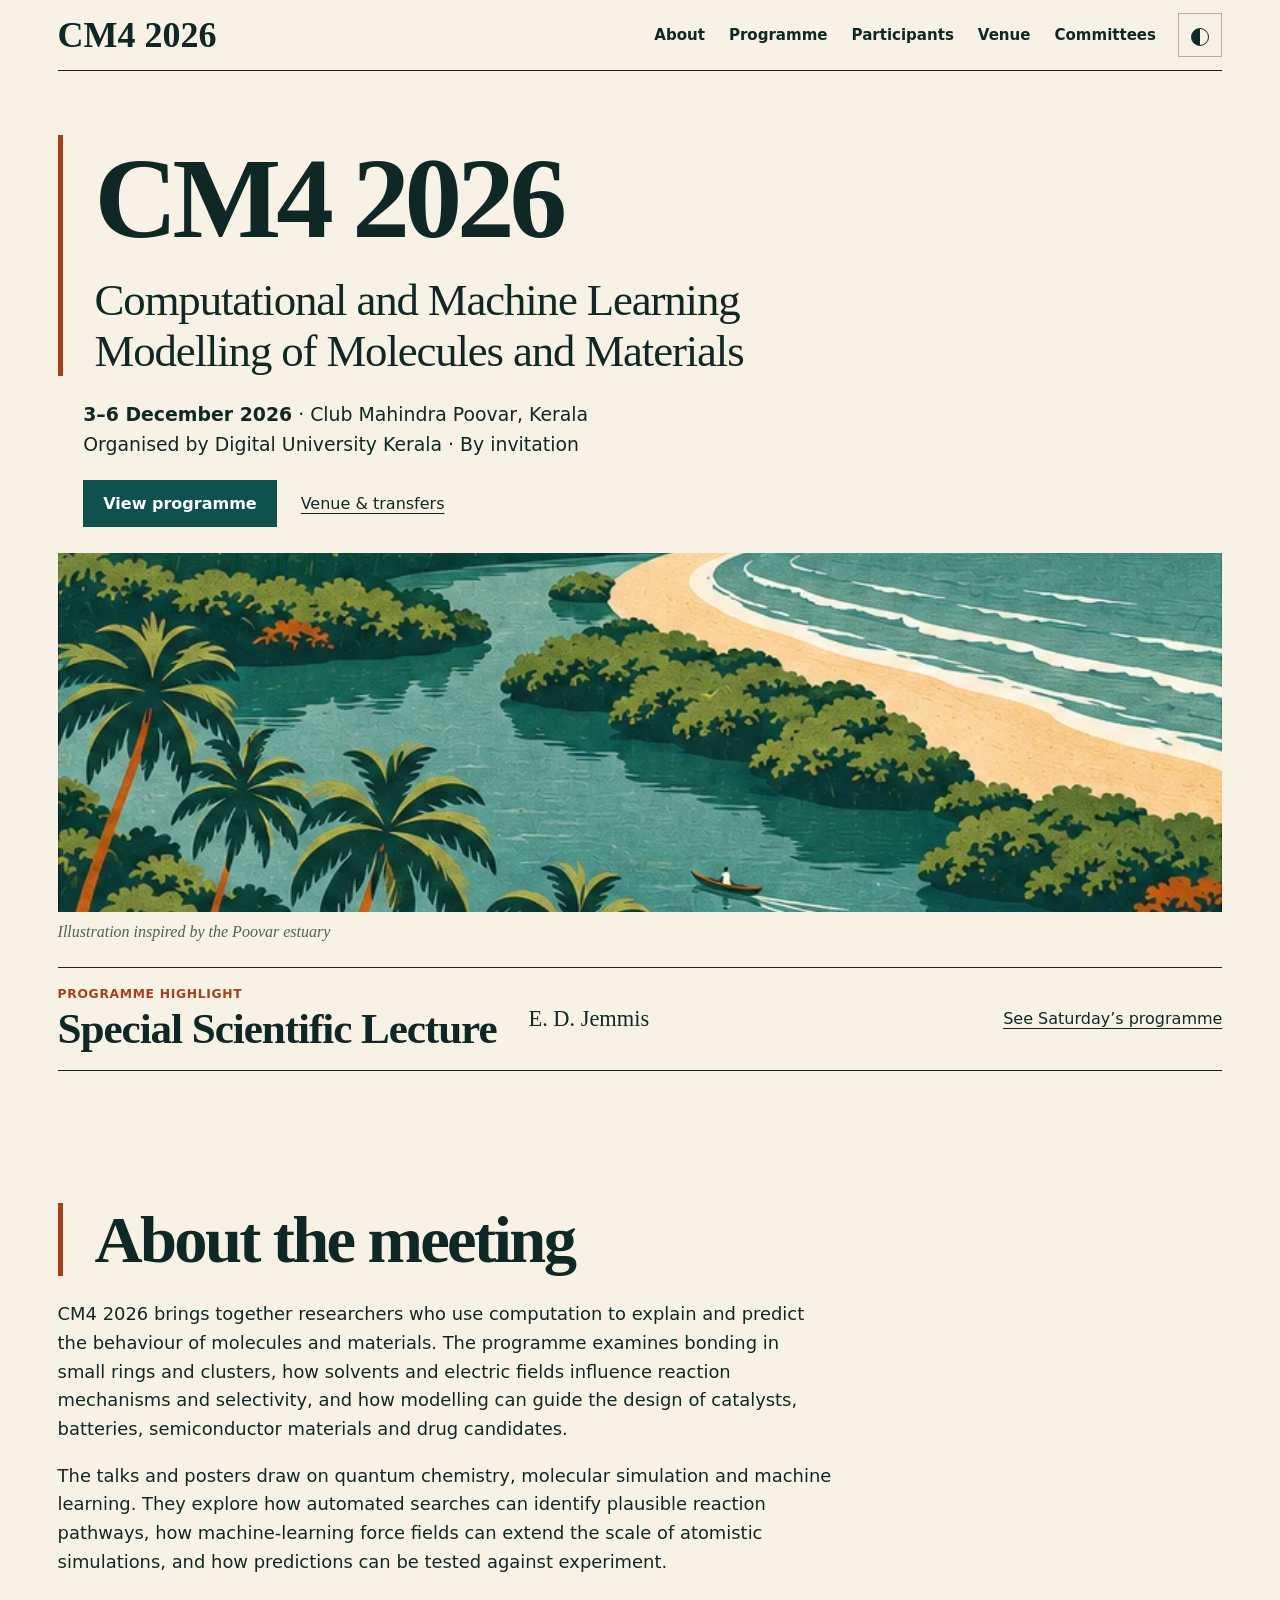
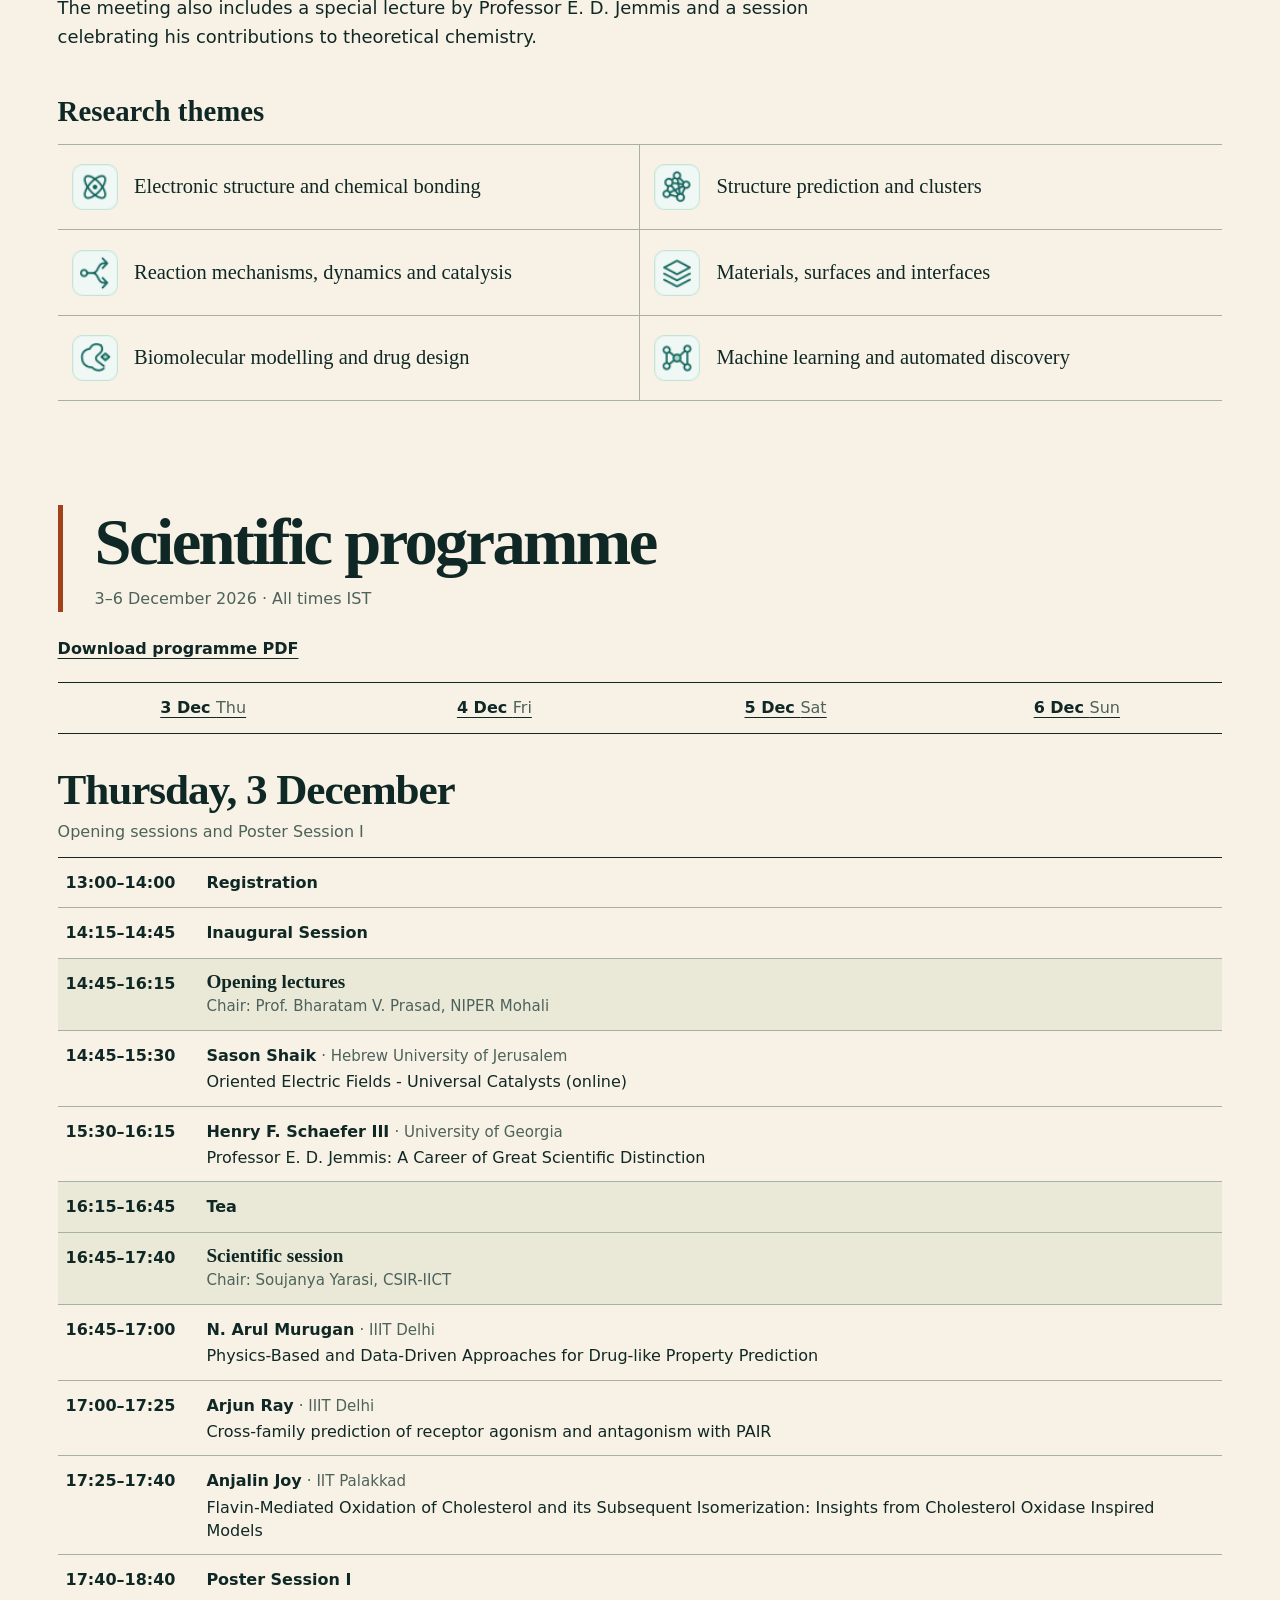
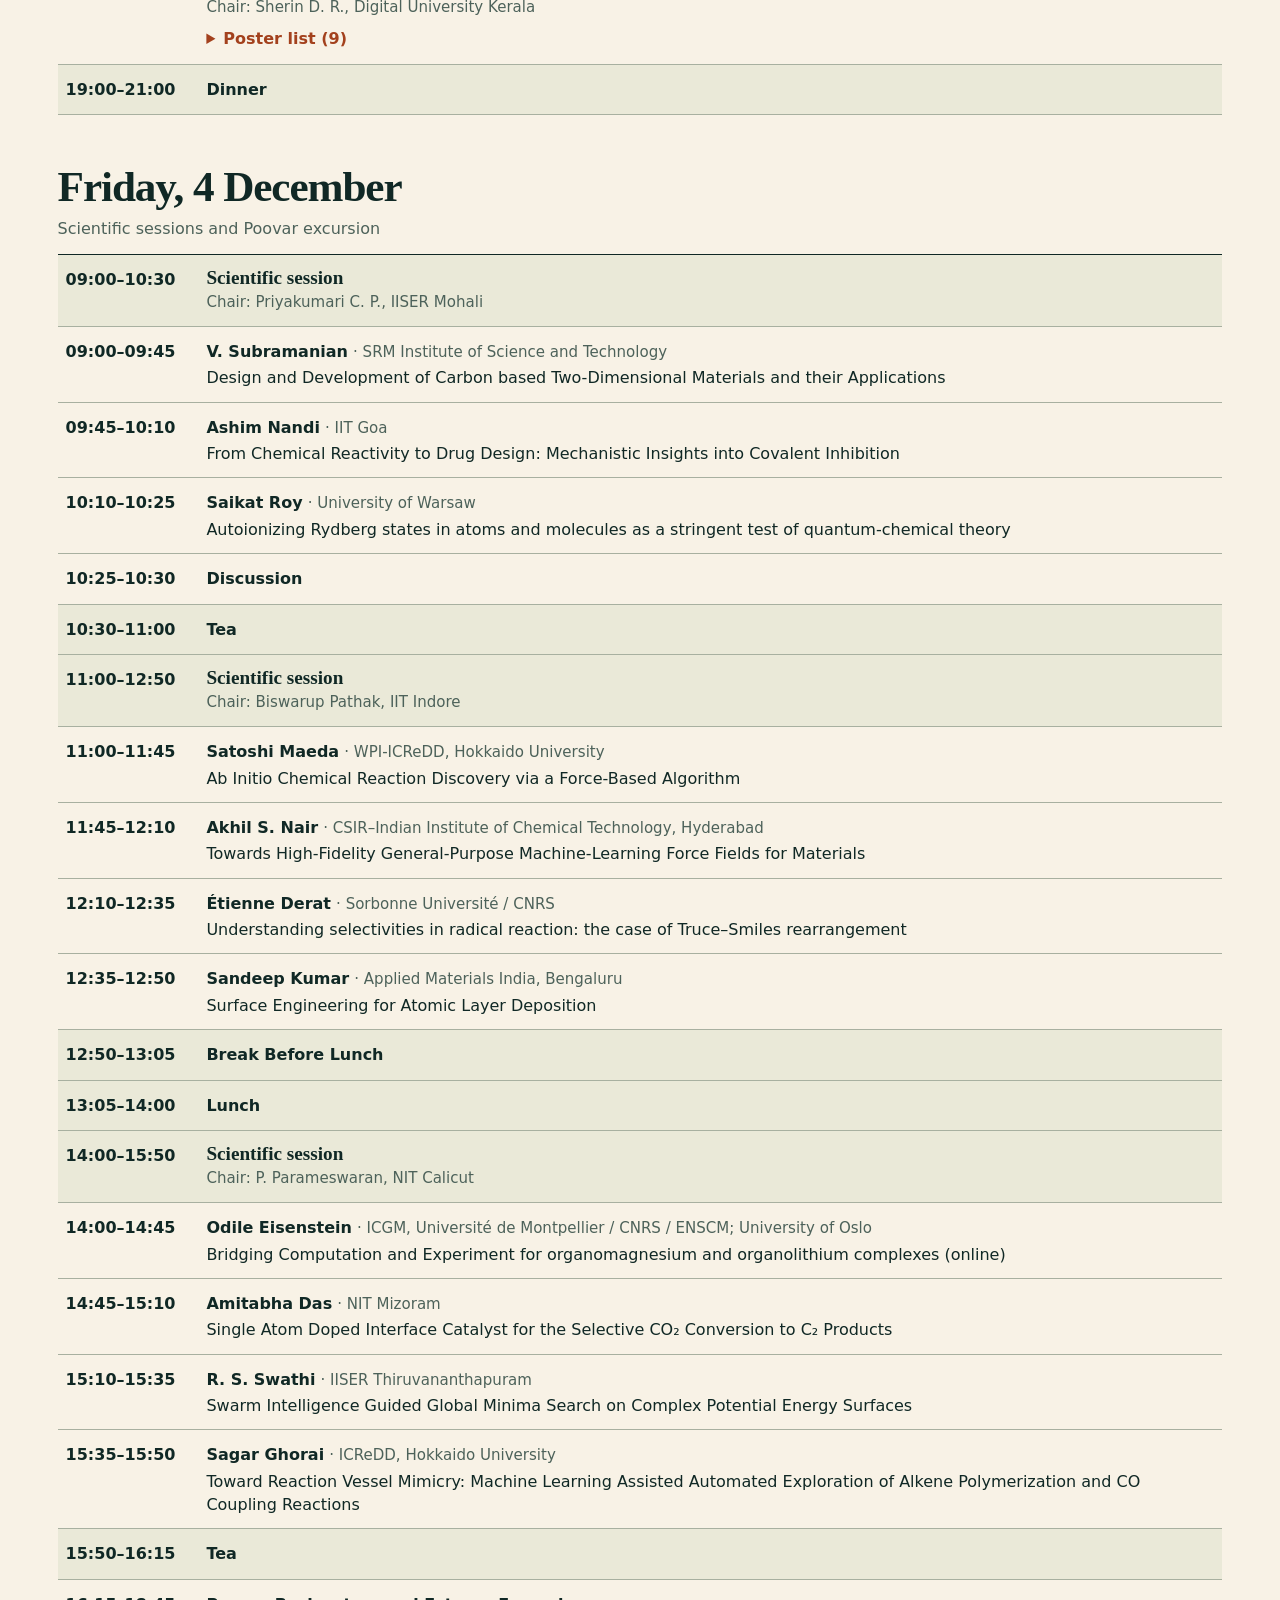
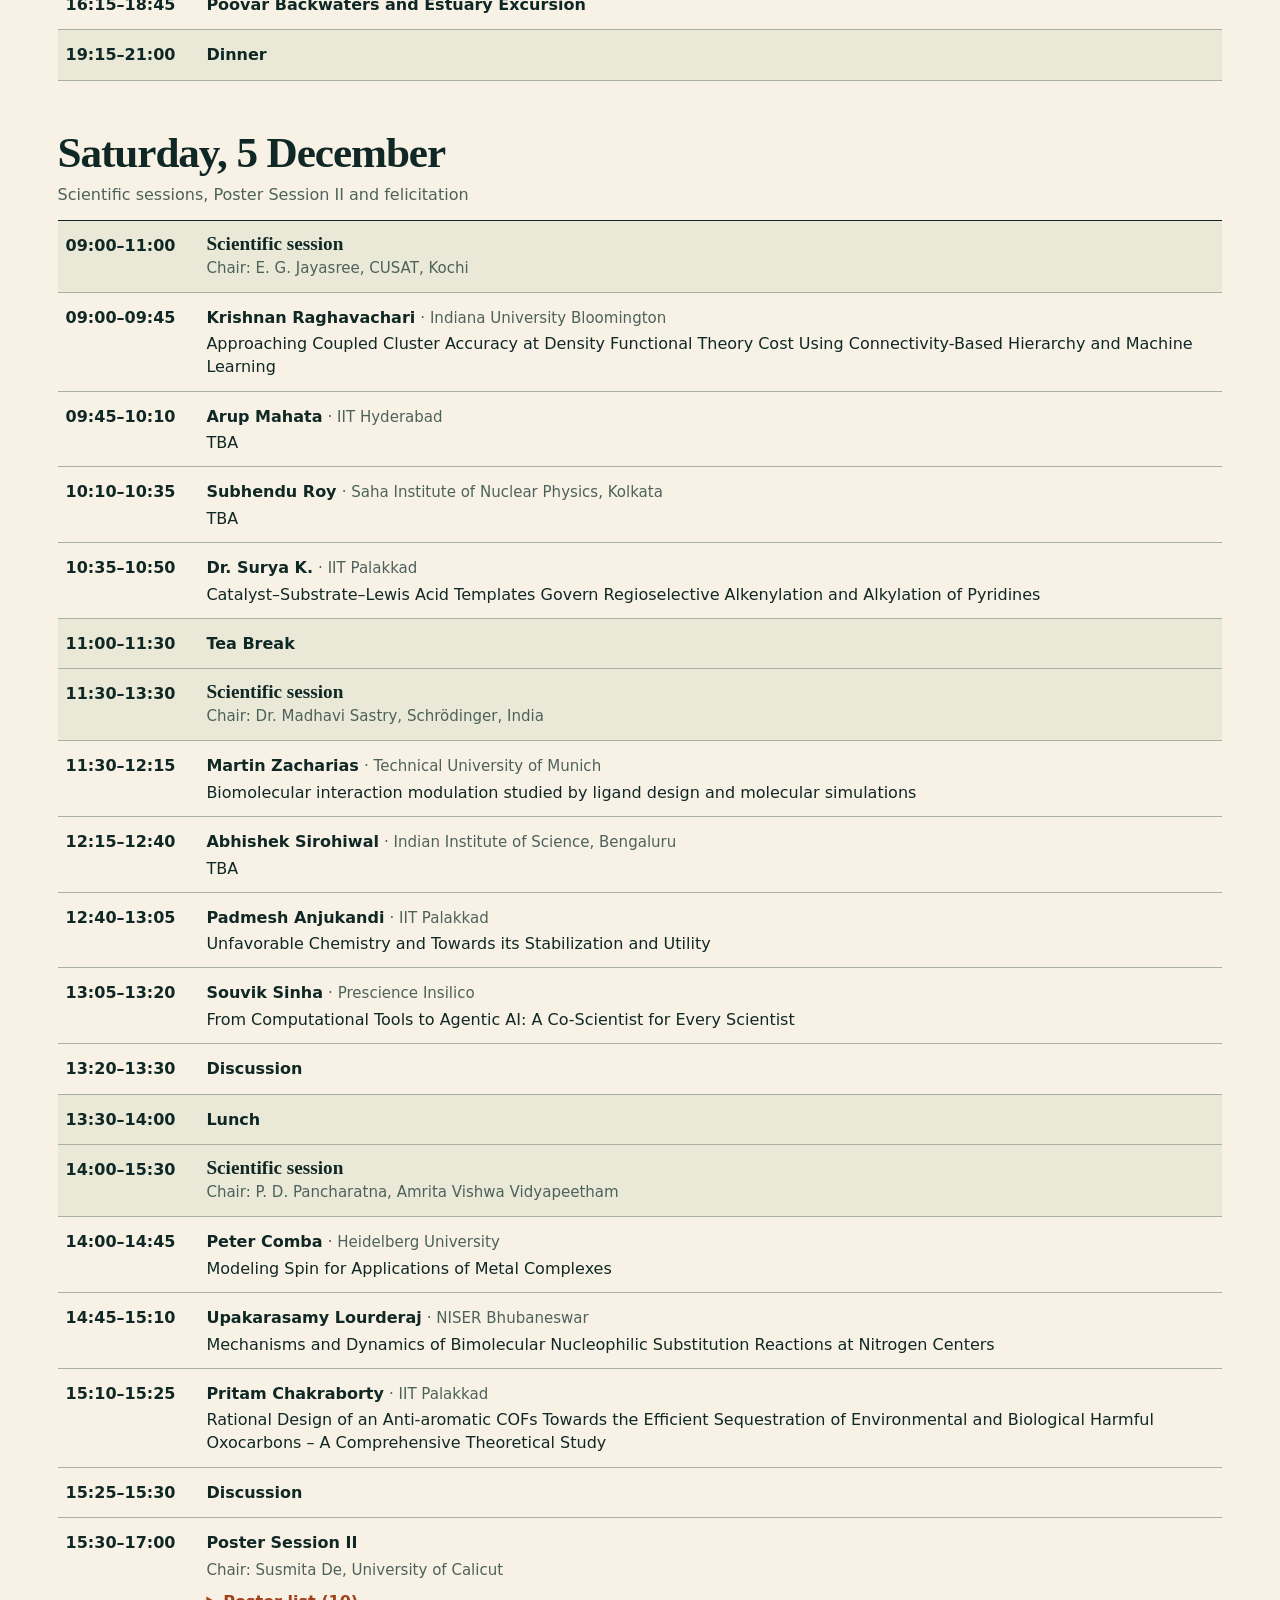
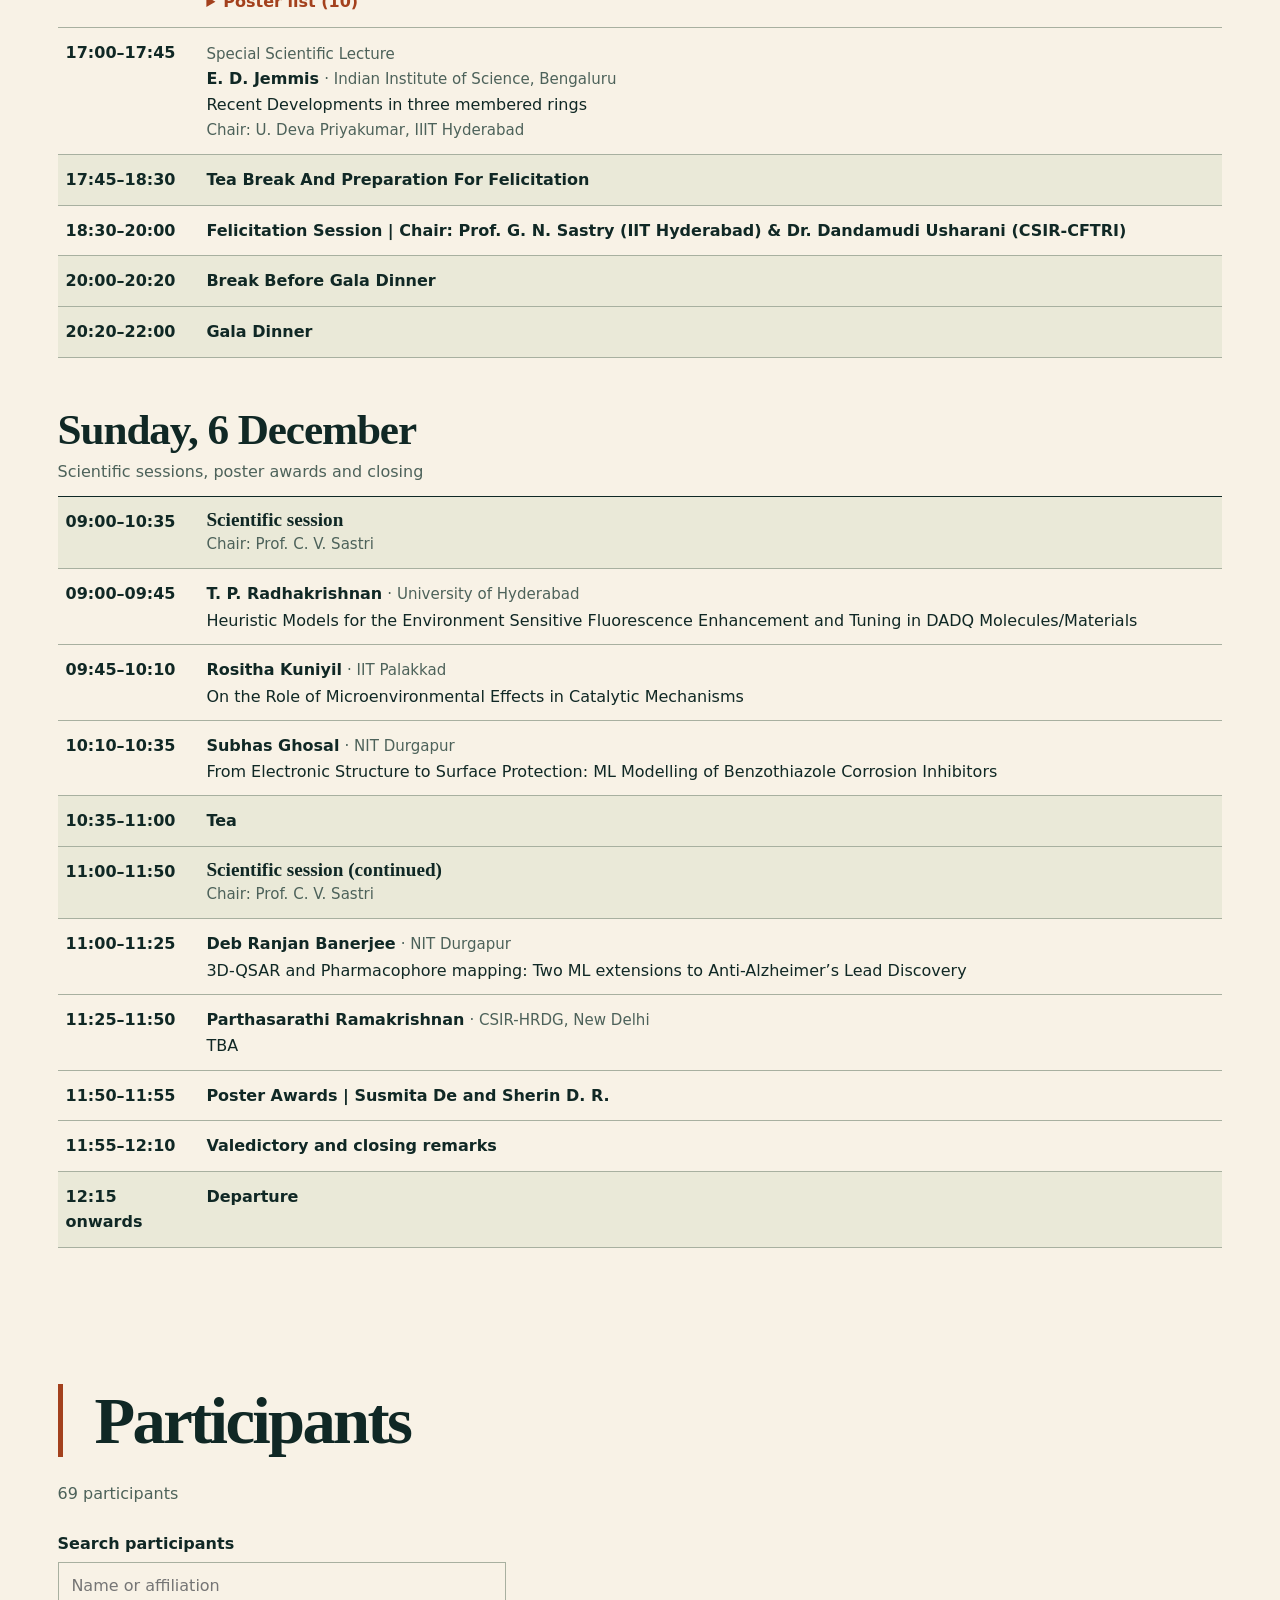
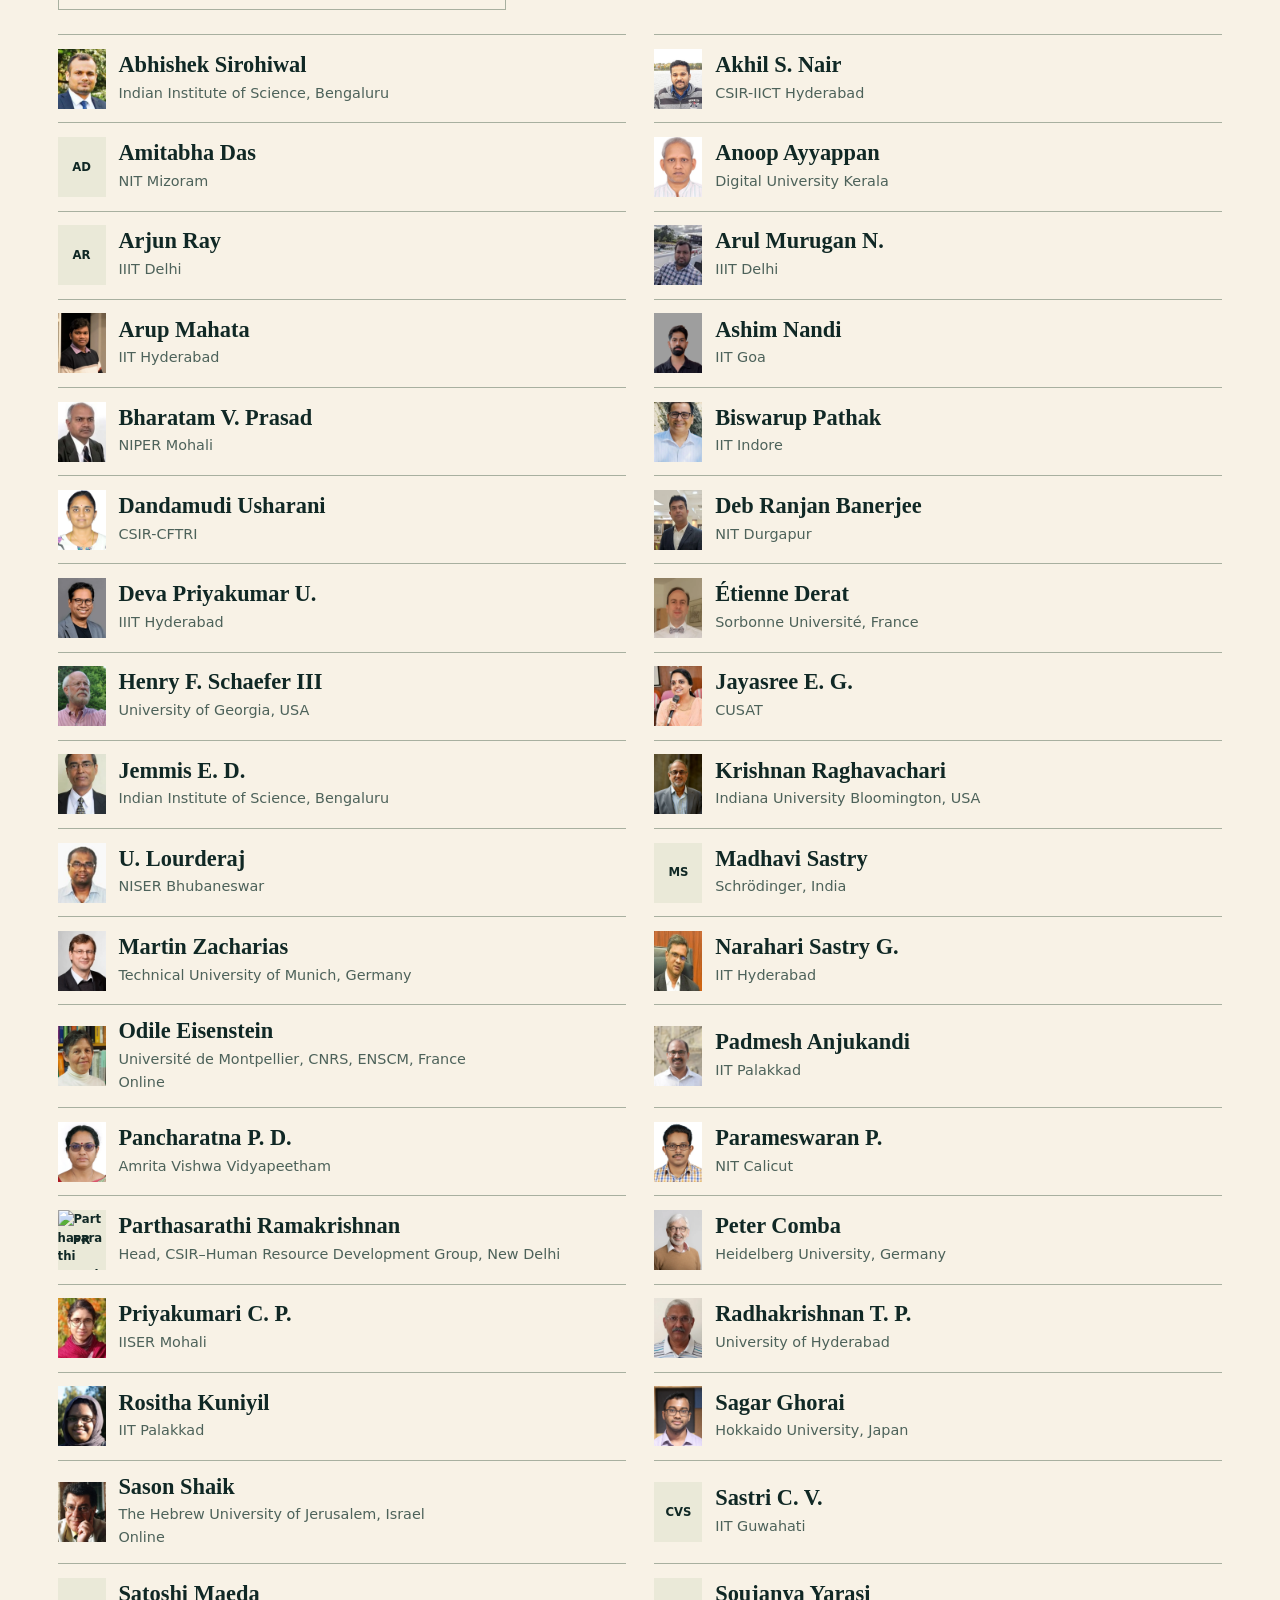
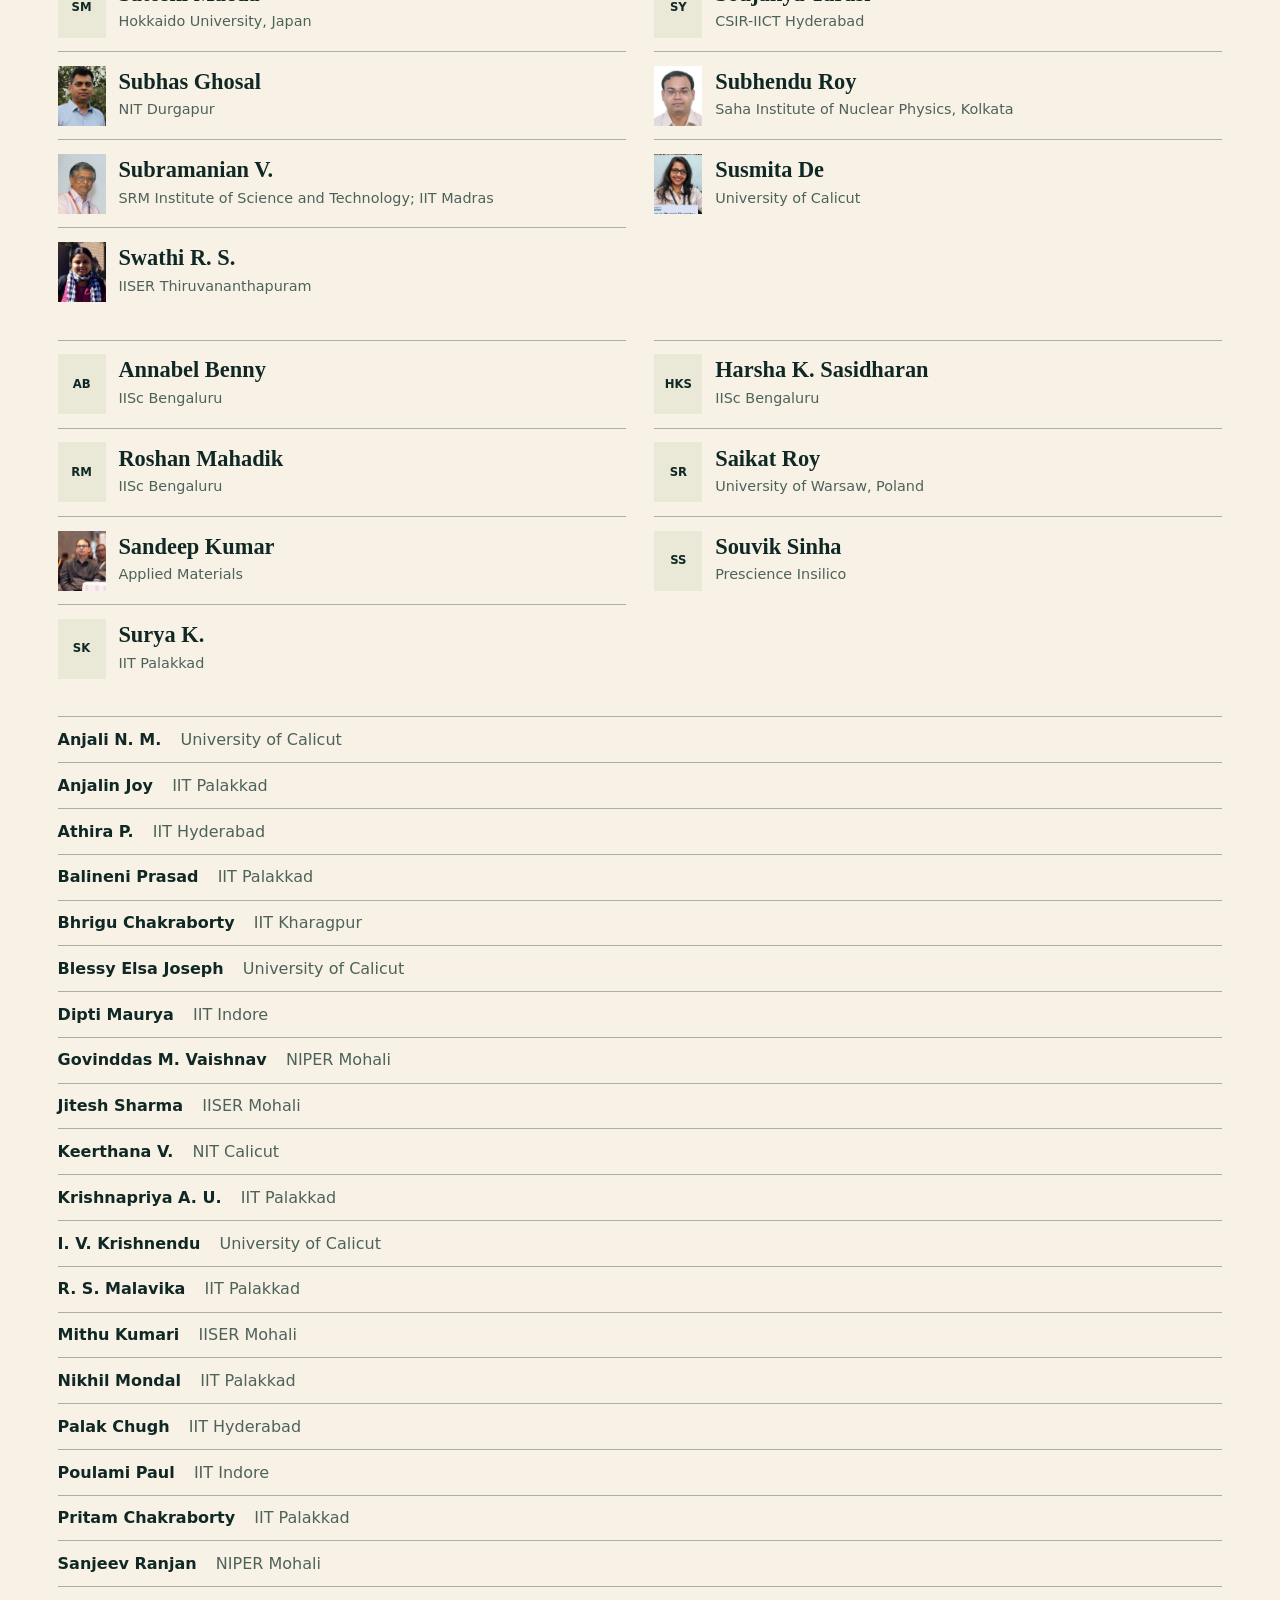
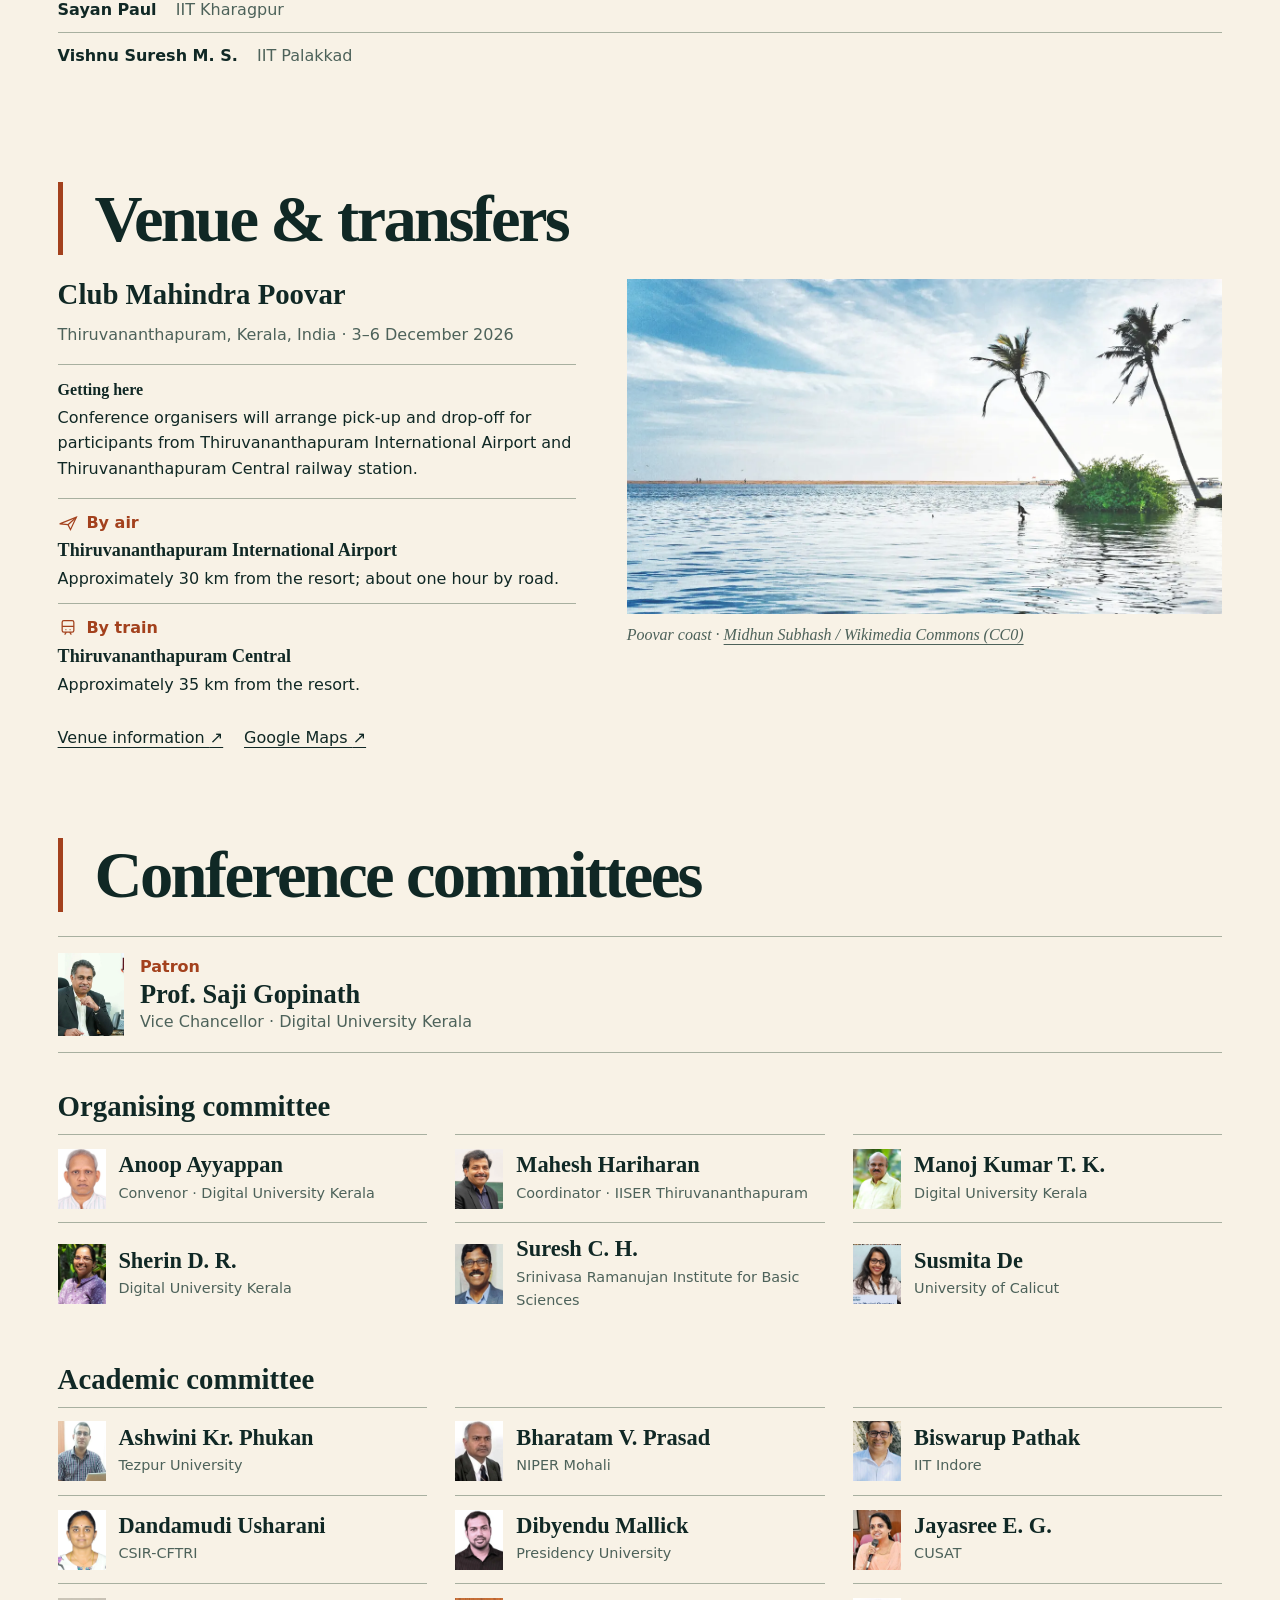
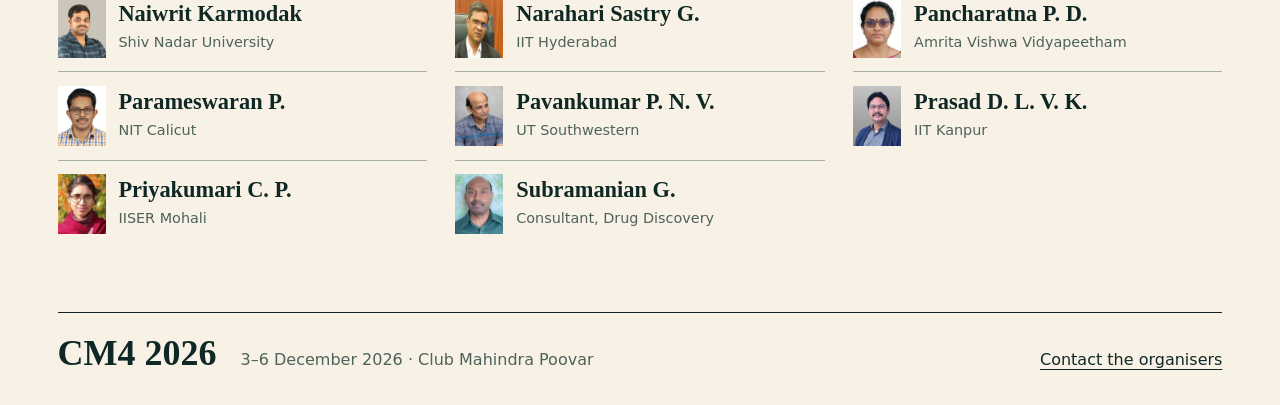
==== commit 11f49aa2: "Remove K. L. Sebastian from the participant list Co-Authored-By: Claude Opus 5.5 <noreply@anthropic." ====
--- a/index.html
+++ b/index.html
@@ -179,7 +179,7 @@
 </ol></div></section>
 </div></section>
 <section class="page-section" id="participants" aria-labelledby="participants-heading"><div class="edition-title"><h2 id="participants-heading">Participants</h2></div><!-- GENERATED: PARTICIPANT_DIRECTORY_START -->
-  <p class="section-note">70 participants</p>
+  <p class="section-note">69 participants</p>
   <div class="directory-search" hidden><label for="people-search">Search participants</label><input id="people-search" type="search" placeholder="Name or affiliation"><p id="people-results" role="status"></p></div>
   <div class="participant-directory-grid">
     <a class="participant-directory-card" id="a-sirohiwal" href="https://ipc.iisc.ac.in/as.php" target="_blank" rel="noopener noreferrer"><span class="participant-directory-portrait"><span class="person-mark" aria-hidden="true">AS</span><img src="assets/people/a-sirohiwal.webp" alt="Abhishek Sirohiwal" loading="lazy" decoding="async" width="480" height="600"></span><div class="participant-directory-copy"><h3>Abhishek Sirohiwal</h3><p>Indian Institute of Science, Bengaluru</p></div><span class="profile-arrow" aria-hidden="true">↗</span></a>
@@ -217,7 +217,6 @@
     <a class="participant-directory-card" id="sason-shaik" href="https://chemistry.huji.ac.il/people/sason-s-shaik" target="_blank" rel="noopener noreferrer"><span class="participant-directory-portrait"><span class="person-mark" aria-hidden="true">SS</span><img src="assets/people/sason-shaik.webp" alt="Sason Shaik" loading="lazy" decoding="async" width="480" height="600"></span><div class="participant-directory-copy"><h3>Sason Shaik</h3><p>The Hebrew University of Jerusalem, Israel</p><p>Online</p></div><span class="profile-arrow" aria-hidden="true">↗</span></a>
     <a class="participant-directory-card" id="cv-sastri" href="https://www.iitg.ac.in/sastricv/" target="_blank" rel="noopener noreferrer"><span class="participant-directory-portrait"><span class="person-mark" aria-hidden="true">CVS</span><img src="assets/people/sastri-cv-20260903.webp" alt="Sastri C. V." loading="lazy" decoding="async" width="480" height="600"></span><div class="participant-directory-copy"><h3>Sastri C. V.</h3><p>IIT Guwahati</p></div><span class="profile-arrow" aria-hidden="true">↗</span></a>
     <a class="participant-directory-card" id="satoshi-maeda" href="https://www.icredd.hokudai.ac.jp/maeda-satoshi" target="_blank" rel="noopener noreferrer"><span class="participant-directory-portrait"><span class="person-mark" aria-hidden="true">SM</span><img src="assets/people/satoshi-maeda.webp" alt="Satoshi Maeda" loading="lazy" decoding="async" width="480" height="600"></span><div class="participant-directory-copy"><h3>Satoshi Maeda</h3><p>Hokkaido University, Japan</p></div><span class="profile-arrow" aria-hidden="true">↗</span></a>
-    <a class="participant-directory-card" id="k-l-sebastian" href="https://ipc.iisc.ac.in/~kls/index.html" target="_blank" rel="noopener noreferrer"><span class="participant-directory-portrait"><span class="person-mark" aria-hidden="true">KLS</span></span><div class="participant-directory-copy"><h3>K. L. Sebastian</h3><p>IISc Bengaluru</p><p>Felicitation only</p></div><span class="profile-arrow" aria-hidden="true">↗</span></a>
     <article class="participant-directory-card" id="soujanya-yarasi"><span class="participant-directory-portrait"><span class="person-mark" aria-hidden="true">SY</span><img src="assets/people/soujanya-yarasi.webp" alt="Soujanya Yarasi" loading="lazy" decoding="async" width="480" height="600"></span><div class="participant-directory-copy"><h3>Soujanya Yarasi</h3><p>CSIR-IICT Hyderabad</p></div></article>
     <a class="participant-directory-card" id="subhas-ghosal" href="https://nitdgp.ac.in/department/chemistry/faculty-5/subhas-ghosal" target="_blank" rel="noopener noreferrer"><span class="participant-directory-portrait"><span class="person-mark" aria-hidden="true">SG</span><img src="assets/people/subhas-ghosal.webp" alt="Subhas Ghosal" loading="lazy" decoding="async" width="480" height="600"></span><div class="participant-directory-copy"><h3>Subhas Ghosal</h3><p>NIT Durgapur</p></div><span class="profile-arrow" aria-hidden="true">↗</span></a>
     <a class="participant-directory-card" id="subhendu-roy" href="https://www.saha.ac.in/web/cmbd-personal-page?mid=1063&amp;tab=tab3" target="_blank" rel="noopener noreferrer"><span class="participant-directory-portrait"><span class="person-mark" aria-hidden="true">SR</span><img src="assets/people/subhendu-roy.webp" alt="Subhendu Roy" loading="lazy" decoding="async" width="480" height="600"></span><div class="participant-directory-copy"><h3>Subhendu Roy</h3><p>Saha Institute of Nuclear Physics, Kolkata</p></div><span class="profile-arrow" aria-hidden="true">↗</span></a>
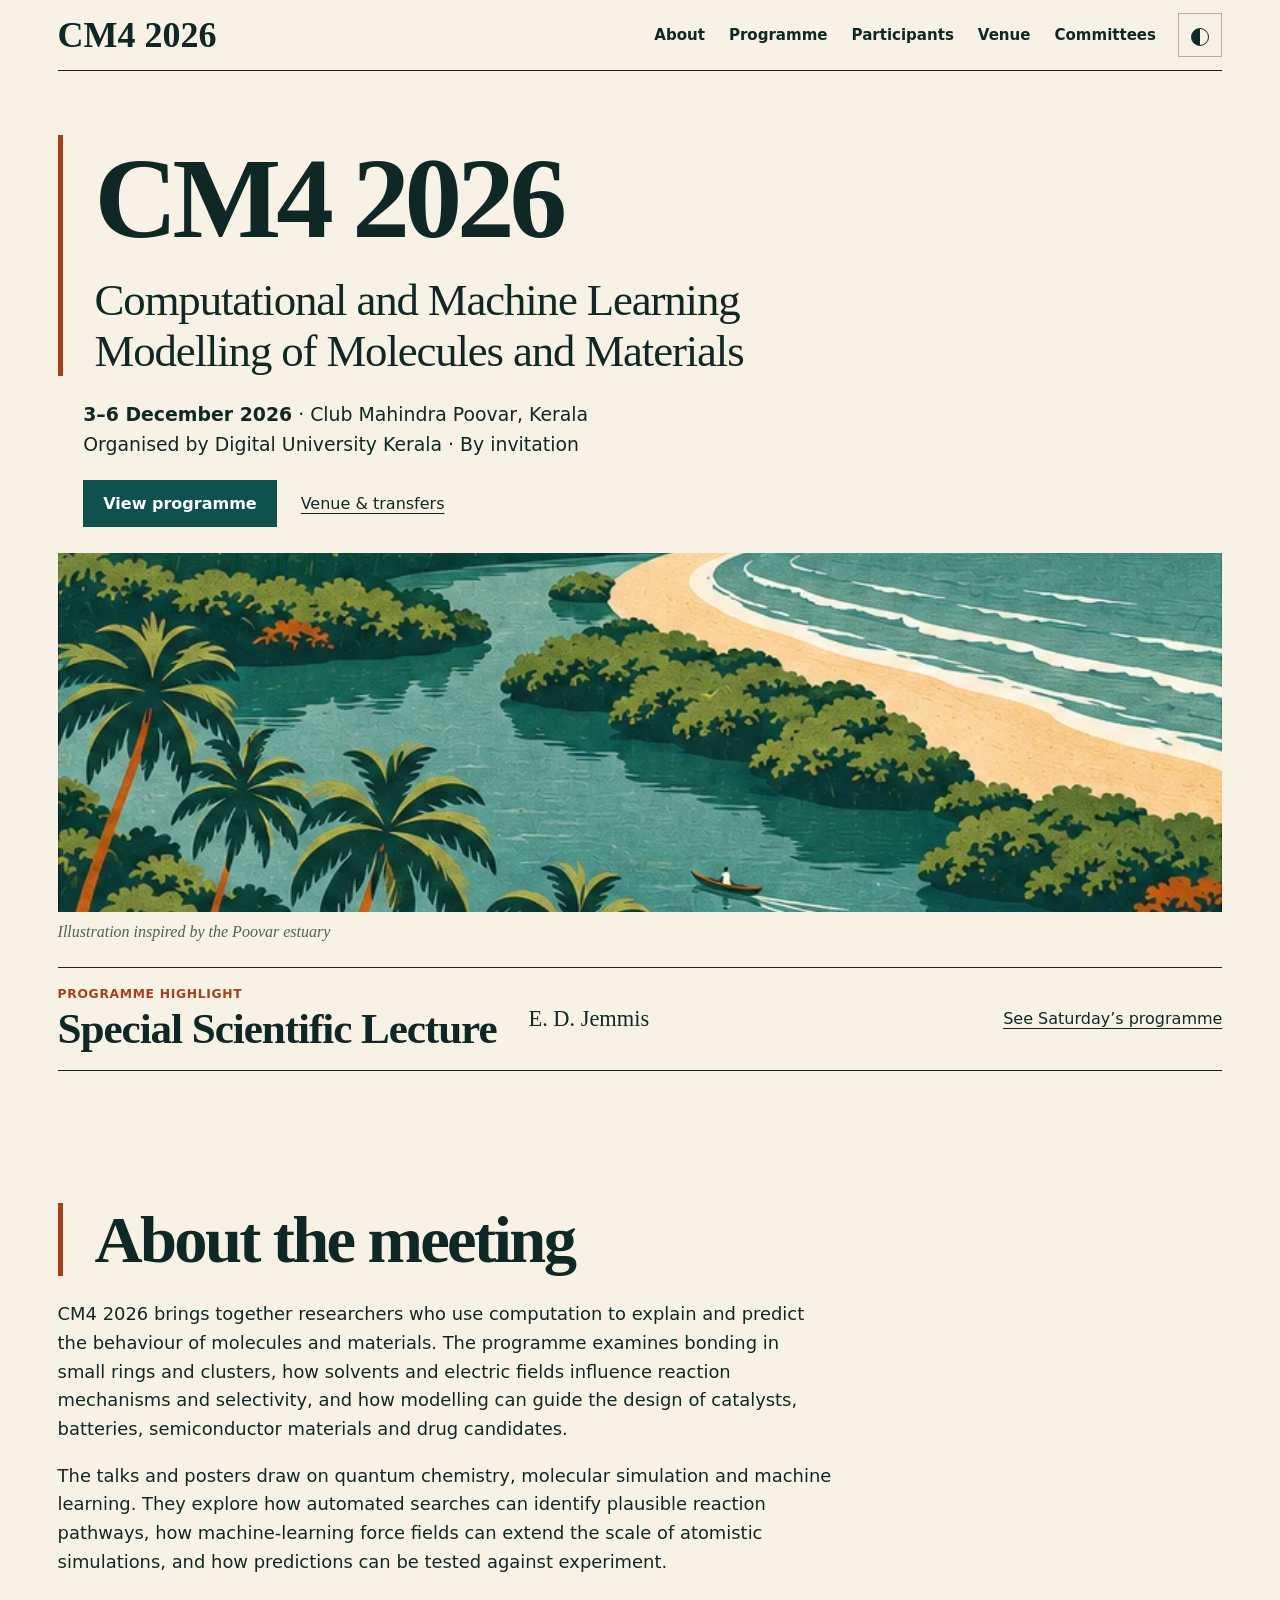
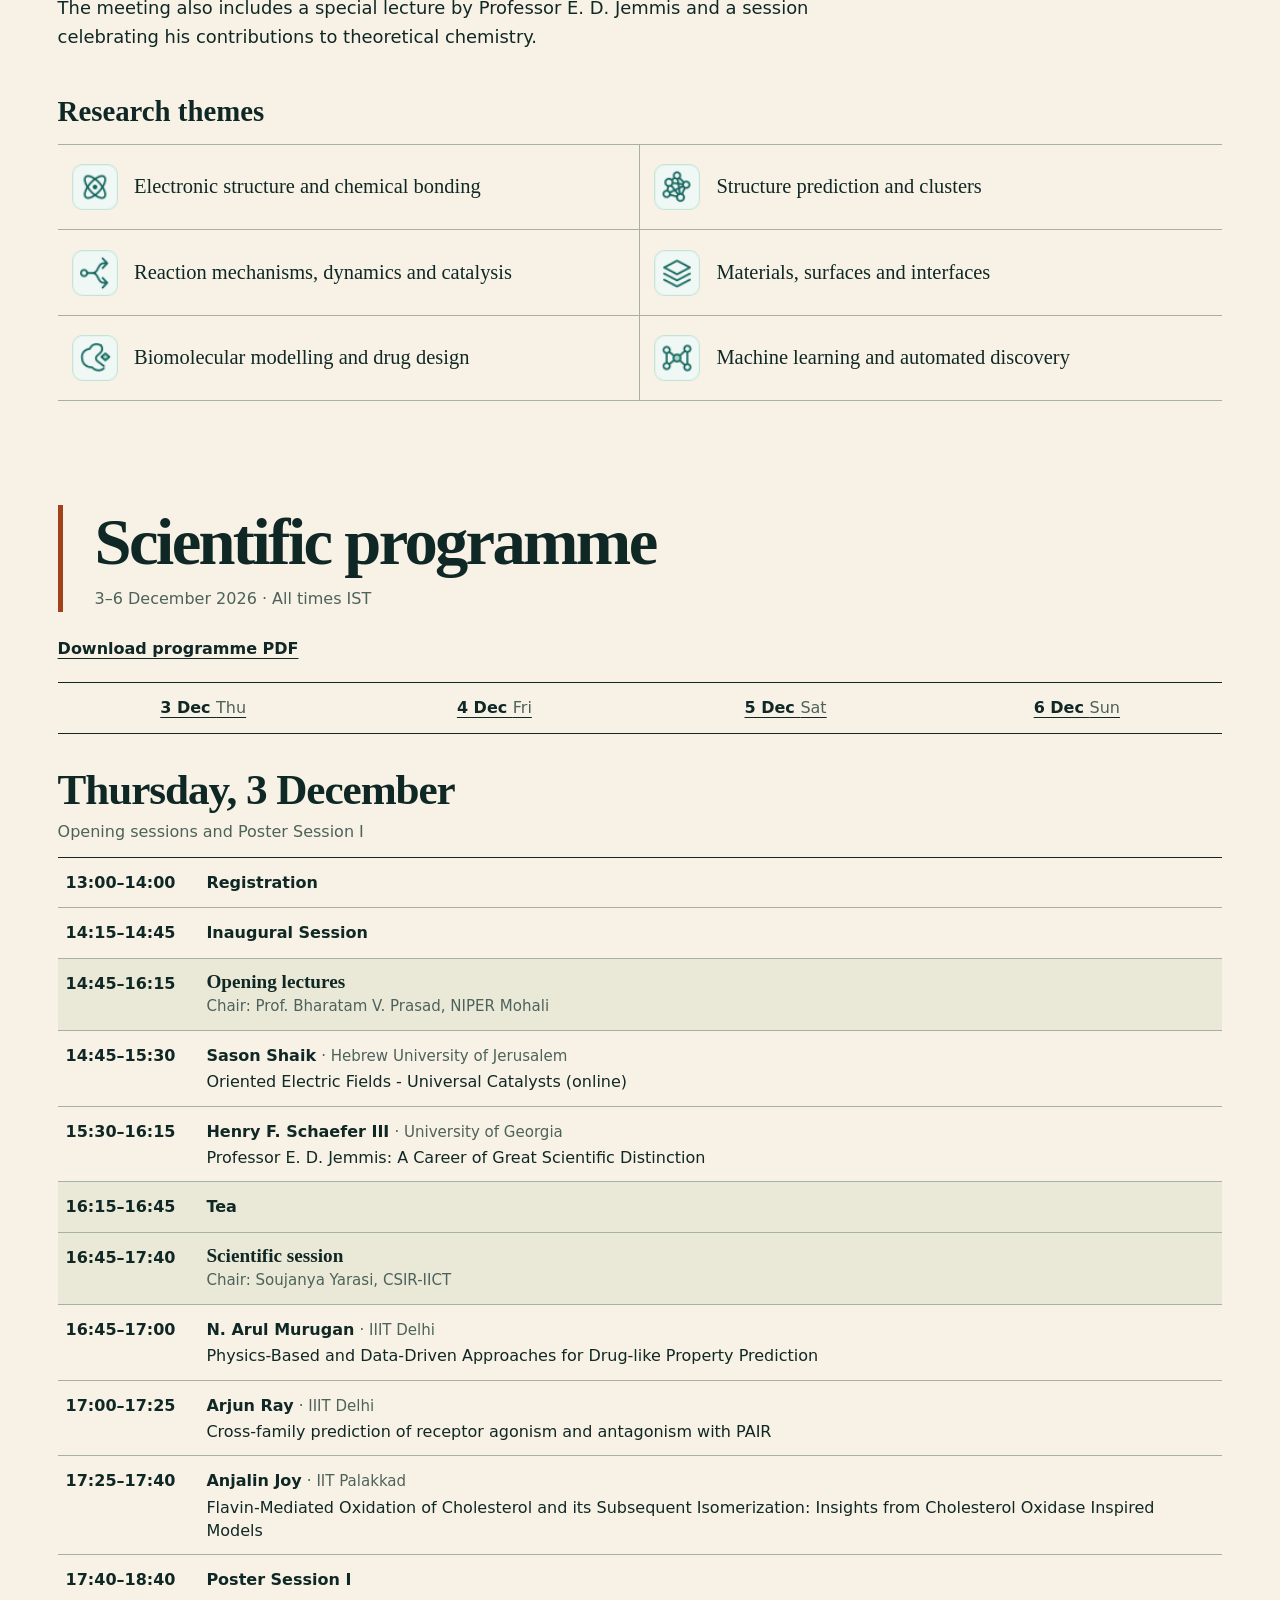
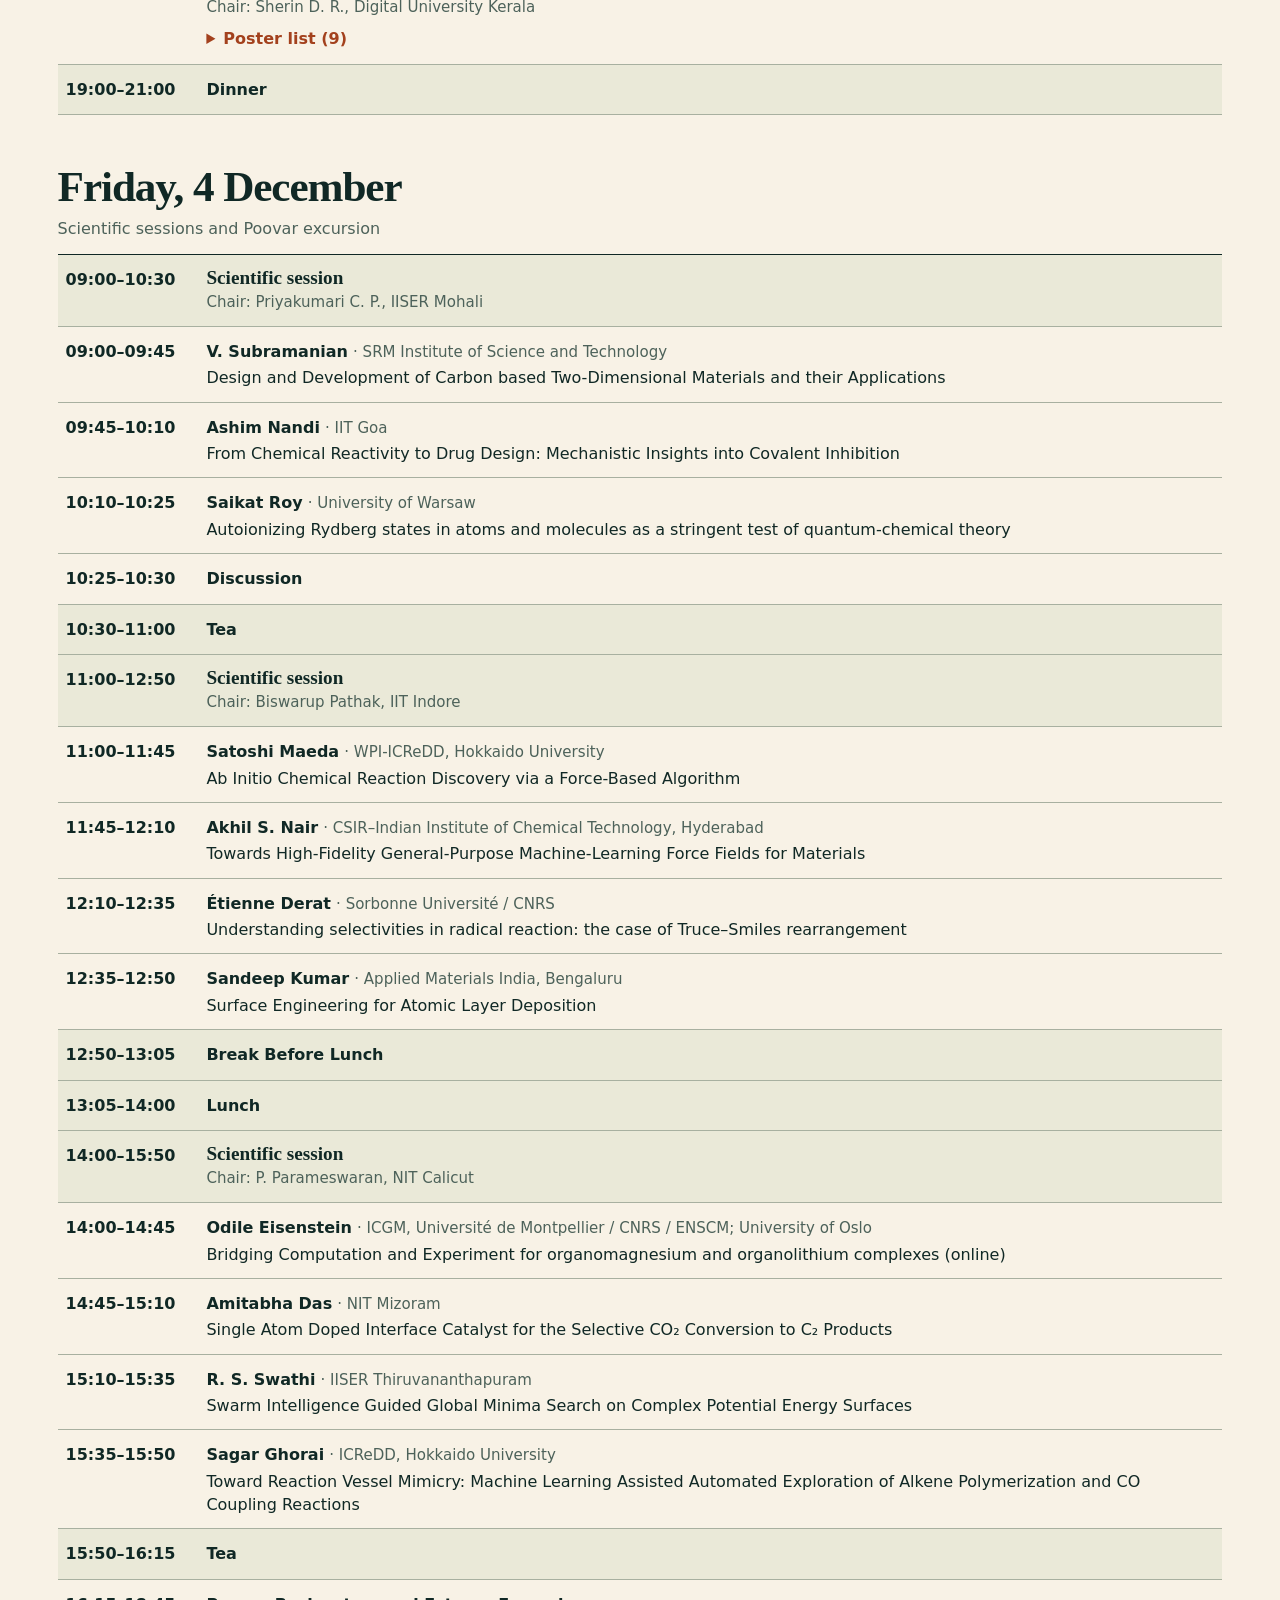
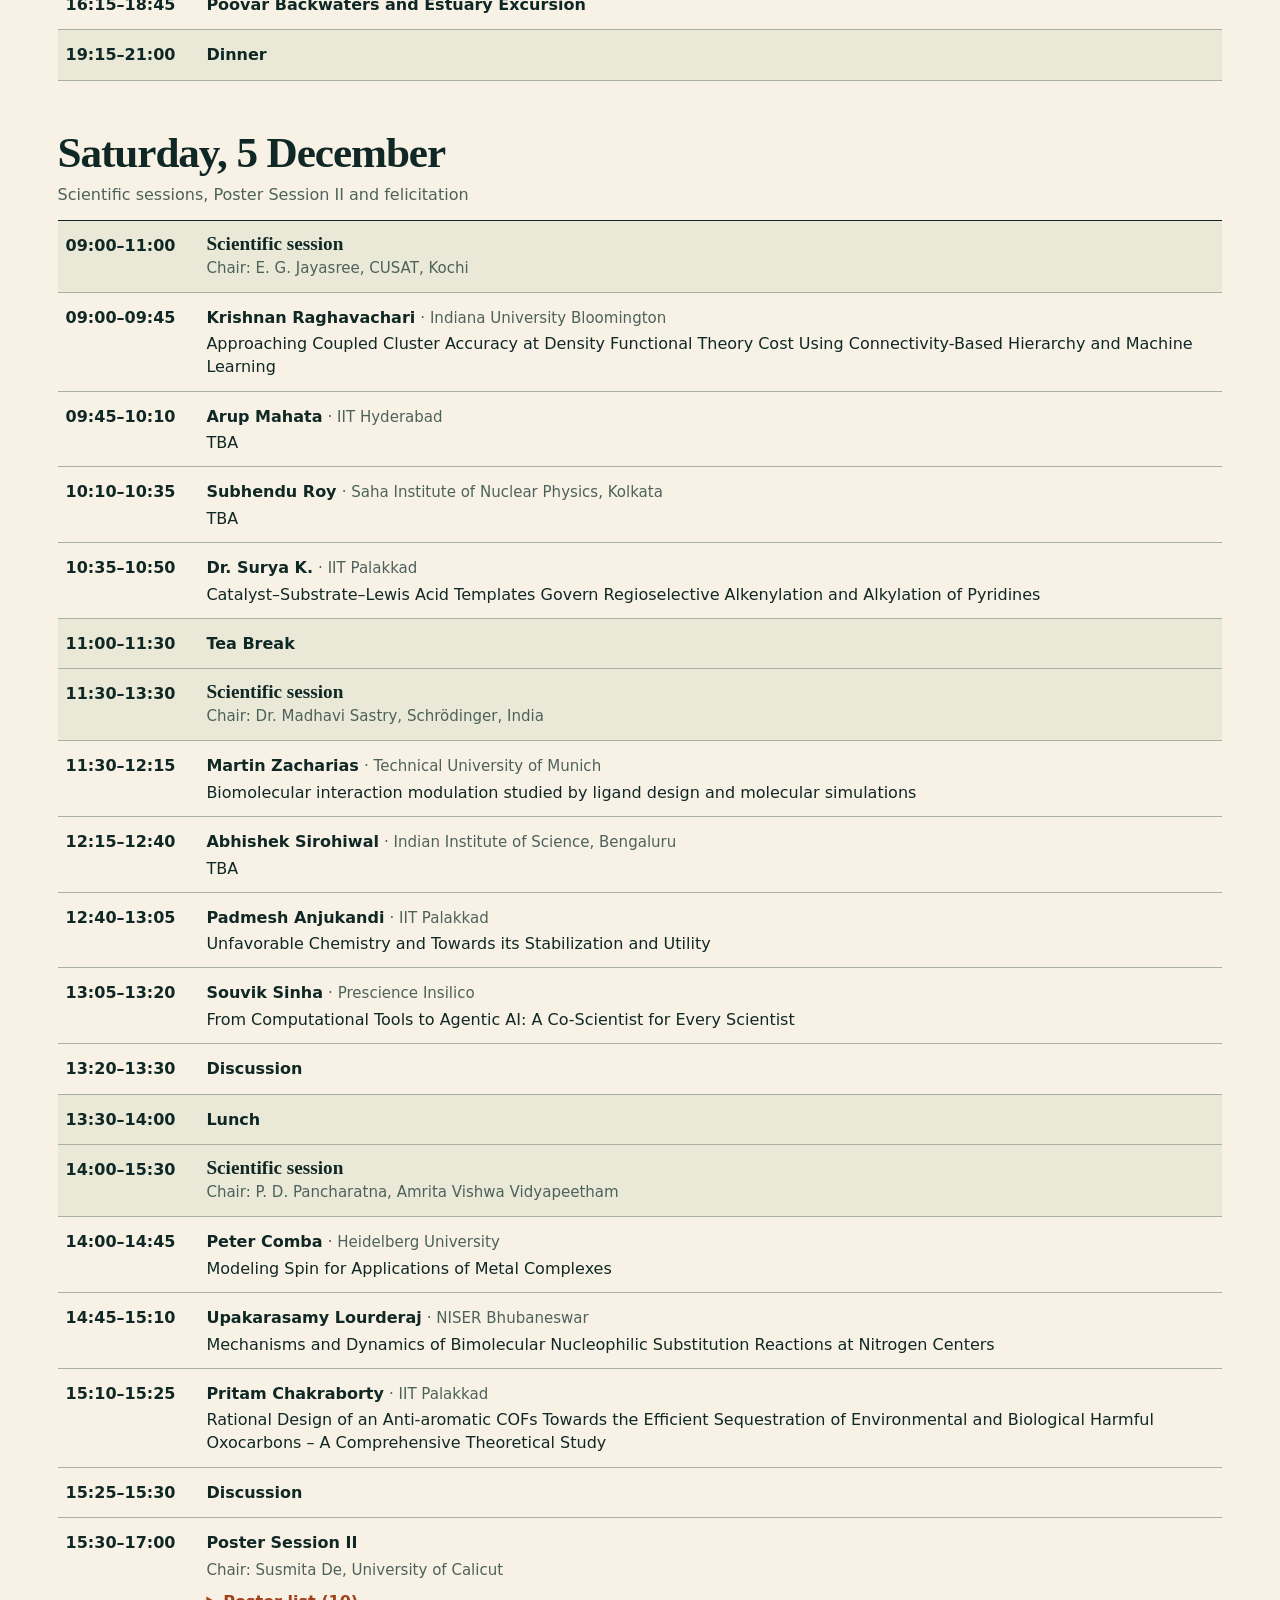
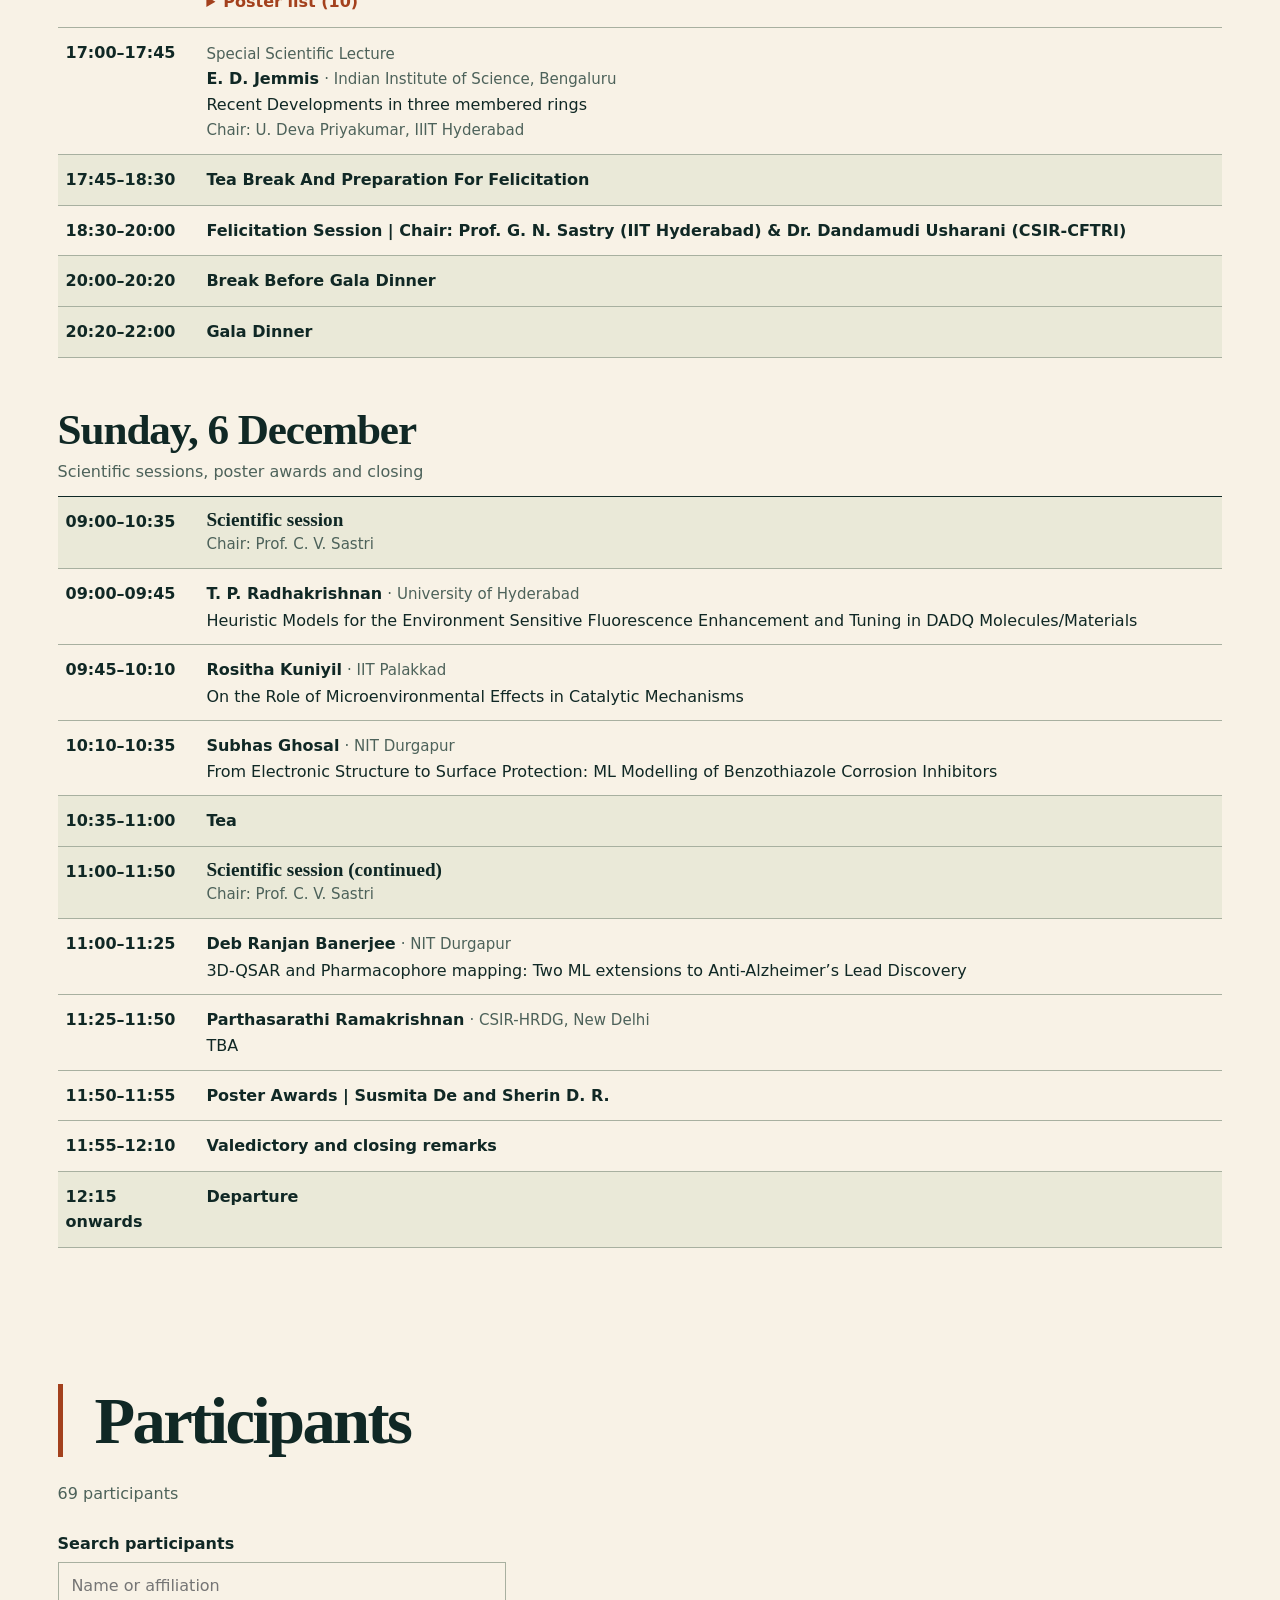
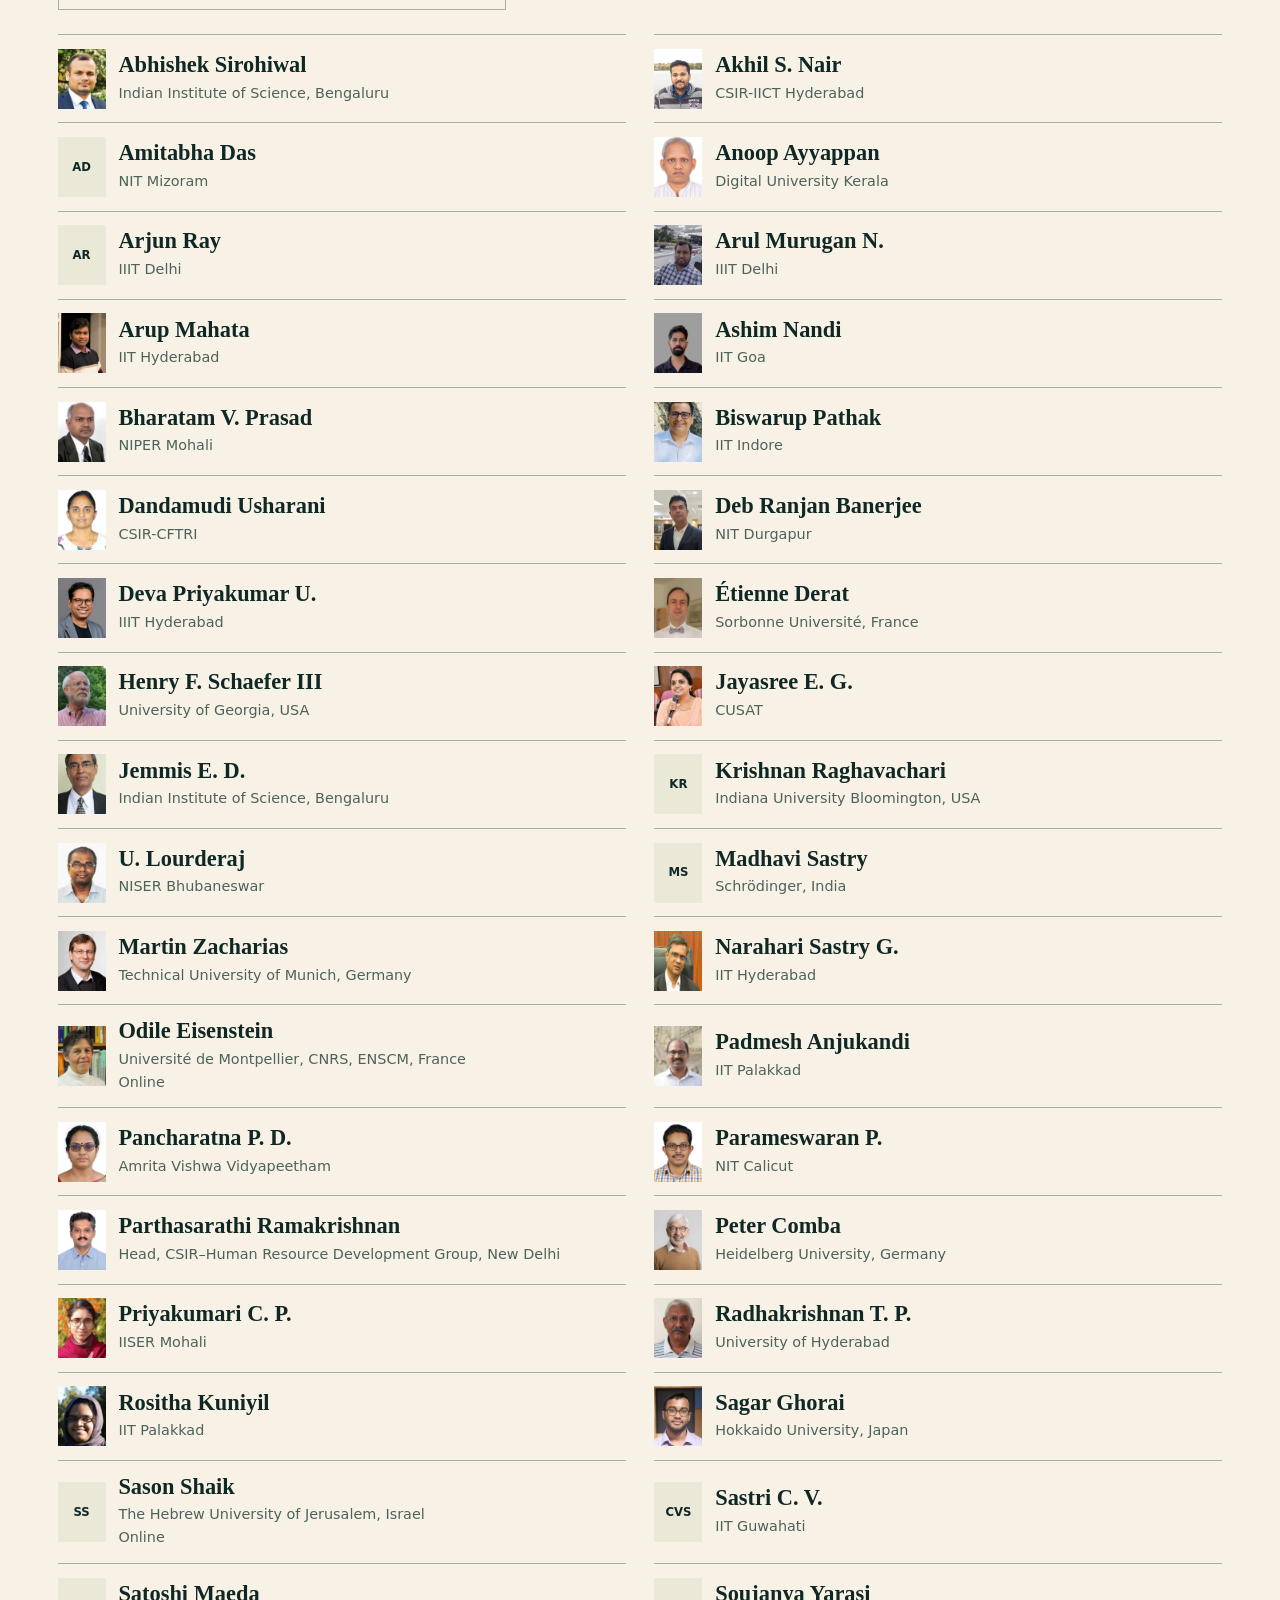
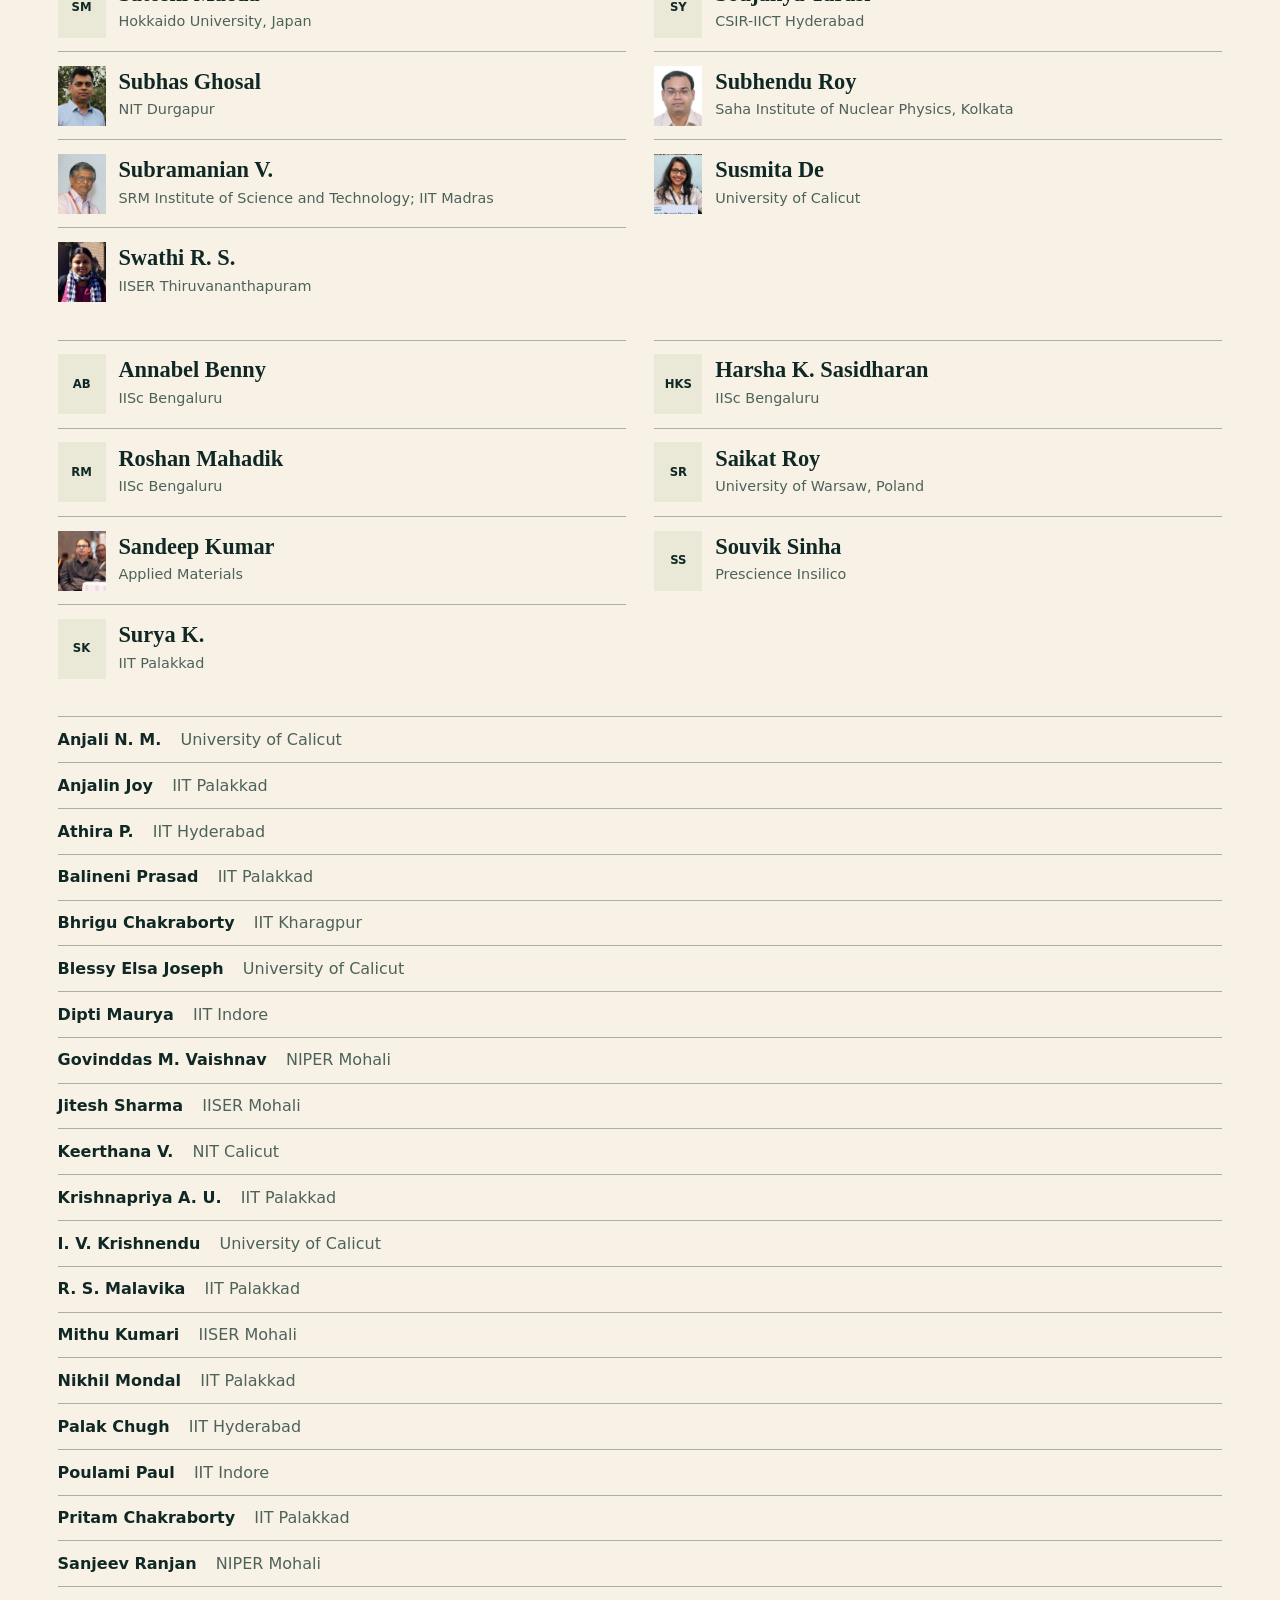
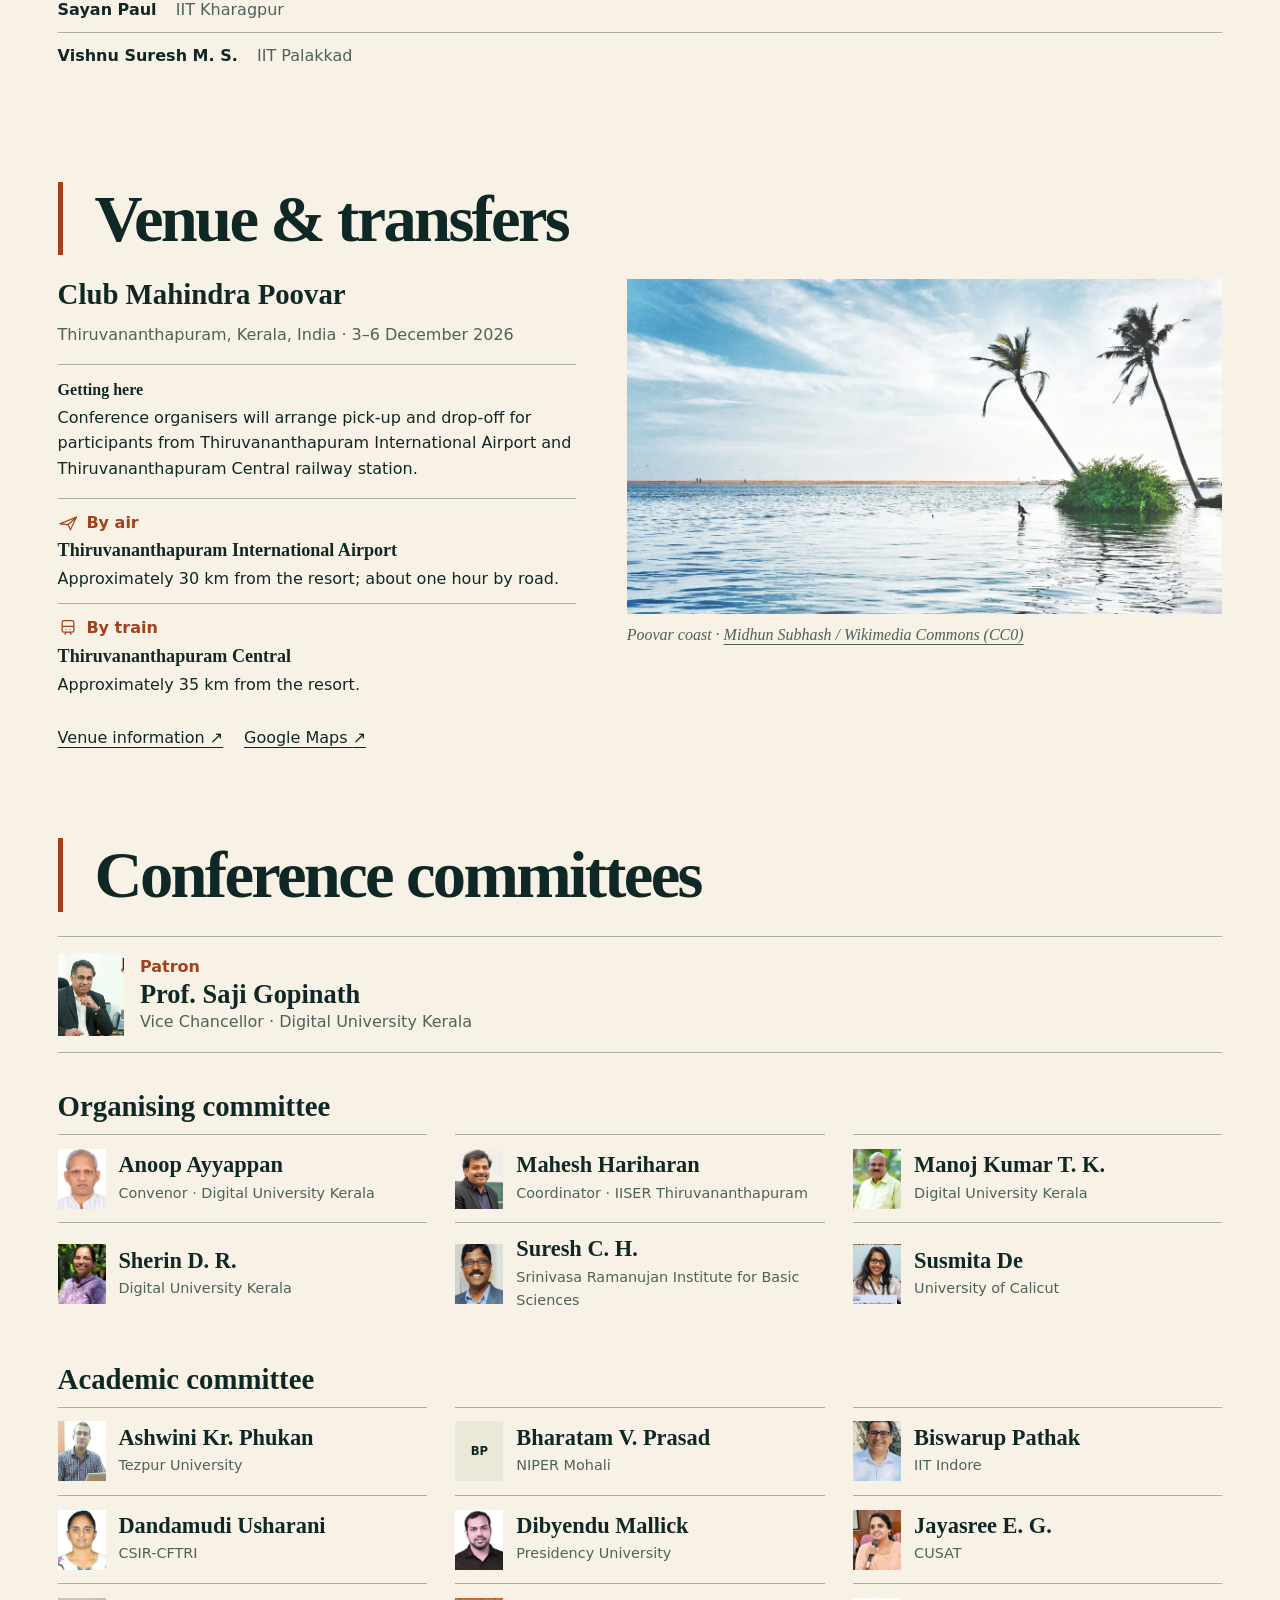
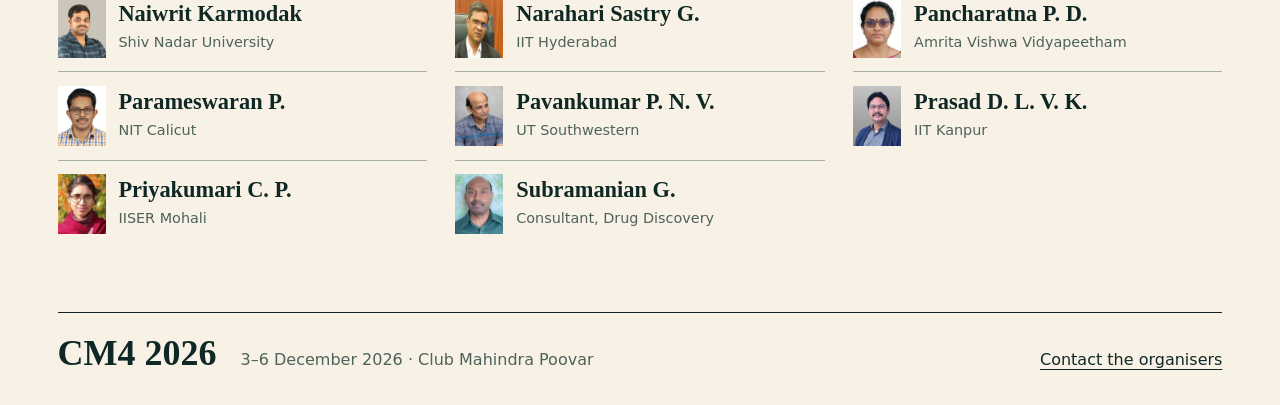
==== commit 5bc8a467: "Use local portrait for Parthasarathi Ramakrishnan Co-Authored-By: Claude Opus 5.5 <noreply@anthropic" ====
--- a/index.html
+++ b/index.html
@@ -208,7 +208,7 @@
     <a class="participant-directory-card" id="padmesh-anjukandi" href="https://iitpkd.ac.in/people/padmesh" target="_blank" rel="noopener noreferrer"><span class="participant-directory-portrait"><span class="person-mark" aria-hidden="true">PA</span><img src="assets/people/padmesh-anjukandi.webp" alt="Padmesh Anjukandi" loading="lazy" decoding="async" width="480" height="600"></span><div class="participant-directory-copy"><h3>Padmesh Anjukandi</h3><p>IIT Palakkad</p></div><span class="profile-arrow" aria-hidden="true">↗</span></a>
     <a class="participant-directory-card" id="pancharatna-pd" href="https://www.amrita.edu/faculty/pattath-d-pancharatna/" target="_blank" rel="noopener noreferrer"><span class="participant-directory-portrait"><span class="person-mark" aria-hidden="true">PPD</span><img src="assets/people/pancharatna-pd.webp" alt="Pancharatna P. D." loading="lazy" decoding="async" width="480" height="600"></span><div class="participant-directory-copy"><h3>Pancharatna P. D.</h3><p>Amrita Vishwa Vidyapeetham</p></div><span class="profile-arrow" aria-hidden="true">↗</span></a>
     <a class="participant-directory-card" id="p-parameswaran" href="https://nitc.ac.in/multidiscilplinary-centres/centre-for-qa-and-enhancement/faculty-and-staff/faculty/302f4080-a1ac-4ff3-9ebe-98a3424edbd3" target="_blank" rel="noopener noreferrer"><span class="participant-directory-portrait"><span class="person-mark" aria-hidden="true">PP</span><img src="assets/people/p-parameswaran.webp" alt="Parameswaran P." loading="lazy" decoding="async" width="480" height="600"></span><div class="participant-directory-copy"><h3>Parameswaran P.</h3><p>NIT Calicut</p></div><span class="profile-arrow" aria-hidden="true">↗</span></a>
-    <a class="participant-directory-card" id="parthasarathi-ramakrishnan" href="https://csirhrdg.res.in/Home/Index/1/InPage/62/1" target="_blank" rel="noopener noreferrer"><span class="participant-directory-portrait"><span class="person-mark" aria-hidden="true">PR</span><img src="https://csirhrdg.res.in/SiteContent/ManagedContent/ContentImage/20250910113921380Dr._Parthasarathi.jpg" alt="Parthasarathi Ramakrishnan" loading="lazy" decoding="async" width="480" height="600"></span><div class="participant-directory-copy"><h3>Parthasarathi Ramakrishnan</h3><p>Head, CSIR–Human Resource Development Group, New Delhi</p></div><span class="profile-arrow" aria-hidden="true">↗</span></a>
+    <a class="participant-directory-card" id="parthasarathi-ramakrishnan" href="https://csirhrdg.res.in/Home/Index/1/InPage/62/1" target="_blank" rel="noopener noreferrer"><span class="participant-directory-portrait"><span class="person-mark" aria-hidden="true">PR</span><img src="assets/people/parthasarathi-ramakrishnan.webp" alt="Parthasarathi Ramakrishnan" loading="lazy" decoding="async" width="480" height="600"></span><div class="participant-directory-copy"><h3>Parthasarathi Ramakrishnan</h3><p>Head, CSIR–Human Resource Development Group, New Delhi</p></div><span class="profile-arrow" aria-hidden="true">↗</span></a>
     <a class="participant-directory-card" id="peter-comba" href="https://www.uni-heidelberg.de/fakultaeten/chemgeo/aci/comba/comba.html" target="_blank" rel="noopener noreferrer"><span class="participant-directory-portrait"><span class="person-mark" aria-hidden="true">PC</span><img src="assets/people/peter-comba.webp" alt="Peter Comba" loading="lazy" decoding="async" width="480" height="600"></span><div class="participant-directory-copy"><h3>Peter Comba</h3><p>Heidelberg University, Germany</p></div><span class="profile-arrow" aria-hidden="true">↗</span></a>
     <a class="participant-directory-card" id="priyakumari-cp" href="https://web.iisermohali.ac.in/dept/dcs/index.php/faculty-and-staff/faculty-cpp" target="_blank" rel="noopener noreferrer"><span class="participant-directory-portrait"><span class="person-mark" aria-hidden="true">PCP</span><img src="assets/people/priyakumari-cp.webp" alt="Priyakumari C. P." loading="lazy" decoding="async" width="480" height="600"></span><div class="participant-directory-copy"><h3>Priyakumari C. P.</h3><p>IISER Mohali</p></div><span class="profile-arrow" aria-hidden="true">↗</span></a>
     <a class="participant-directory-card" id="radhakrishnan-tp" href="https://chemistry.uohyd.ac.in/~tpr/" target="_blank" rel="noopener noreferrer"><span class="participant-directory-portrait"><span class="person-mark" aria-hidden="true">TPR</span><img src="assets/people/radhakrishnan-tp.webp" alt="Radhakrishnan T. P." loading="lazy" decoding="async" width="480" height="600"></span><div class="participant-directory-copy"><h3>Radhakrishnan T. P.</h3><p>University of Hyderabad</p></div><span class="profile-arrow" aria-hidden="true">↗</span></a>
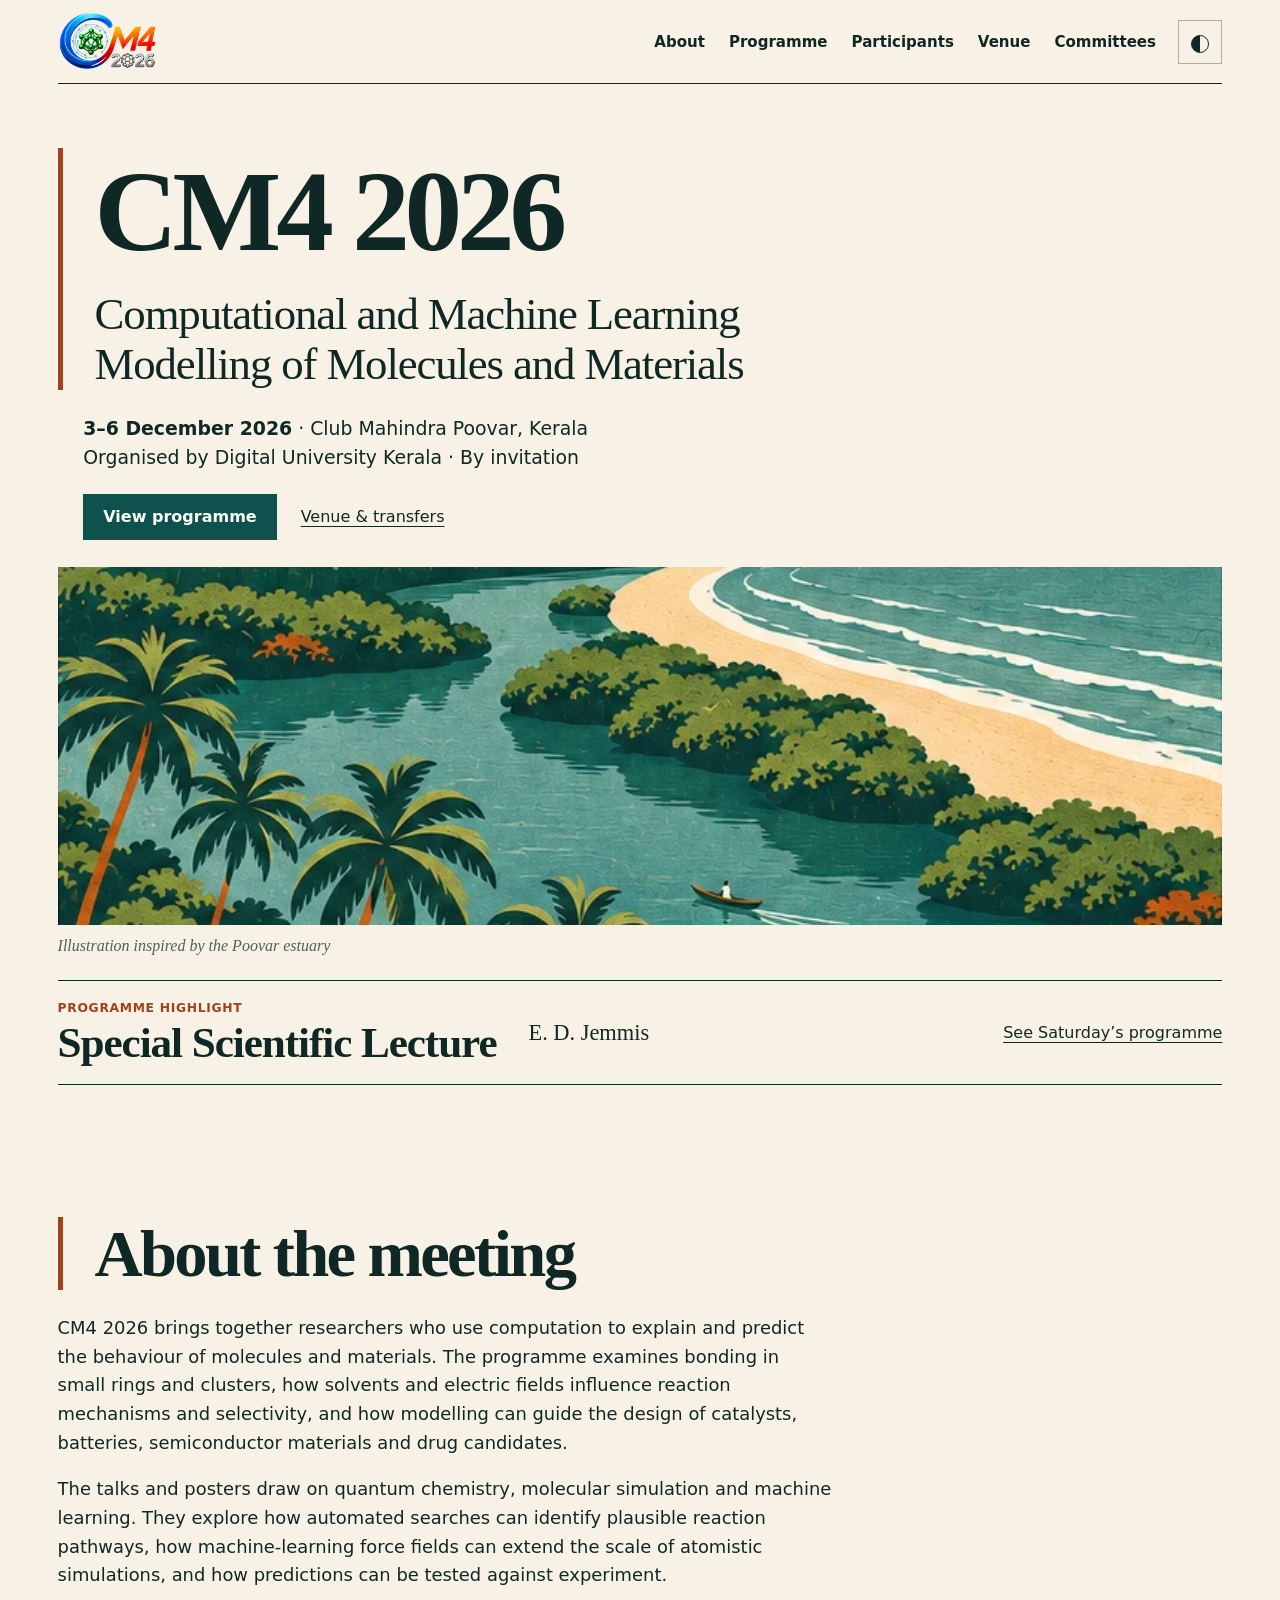
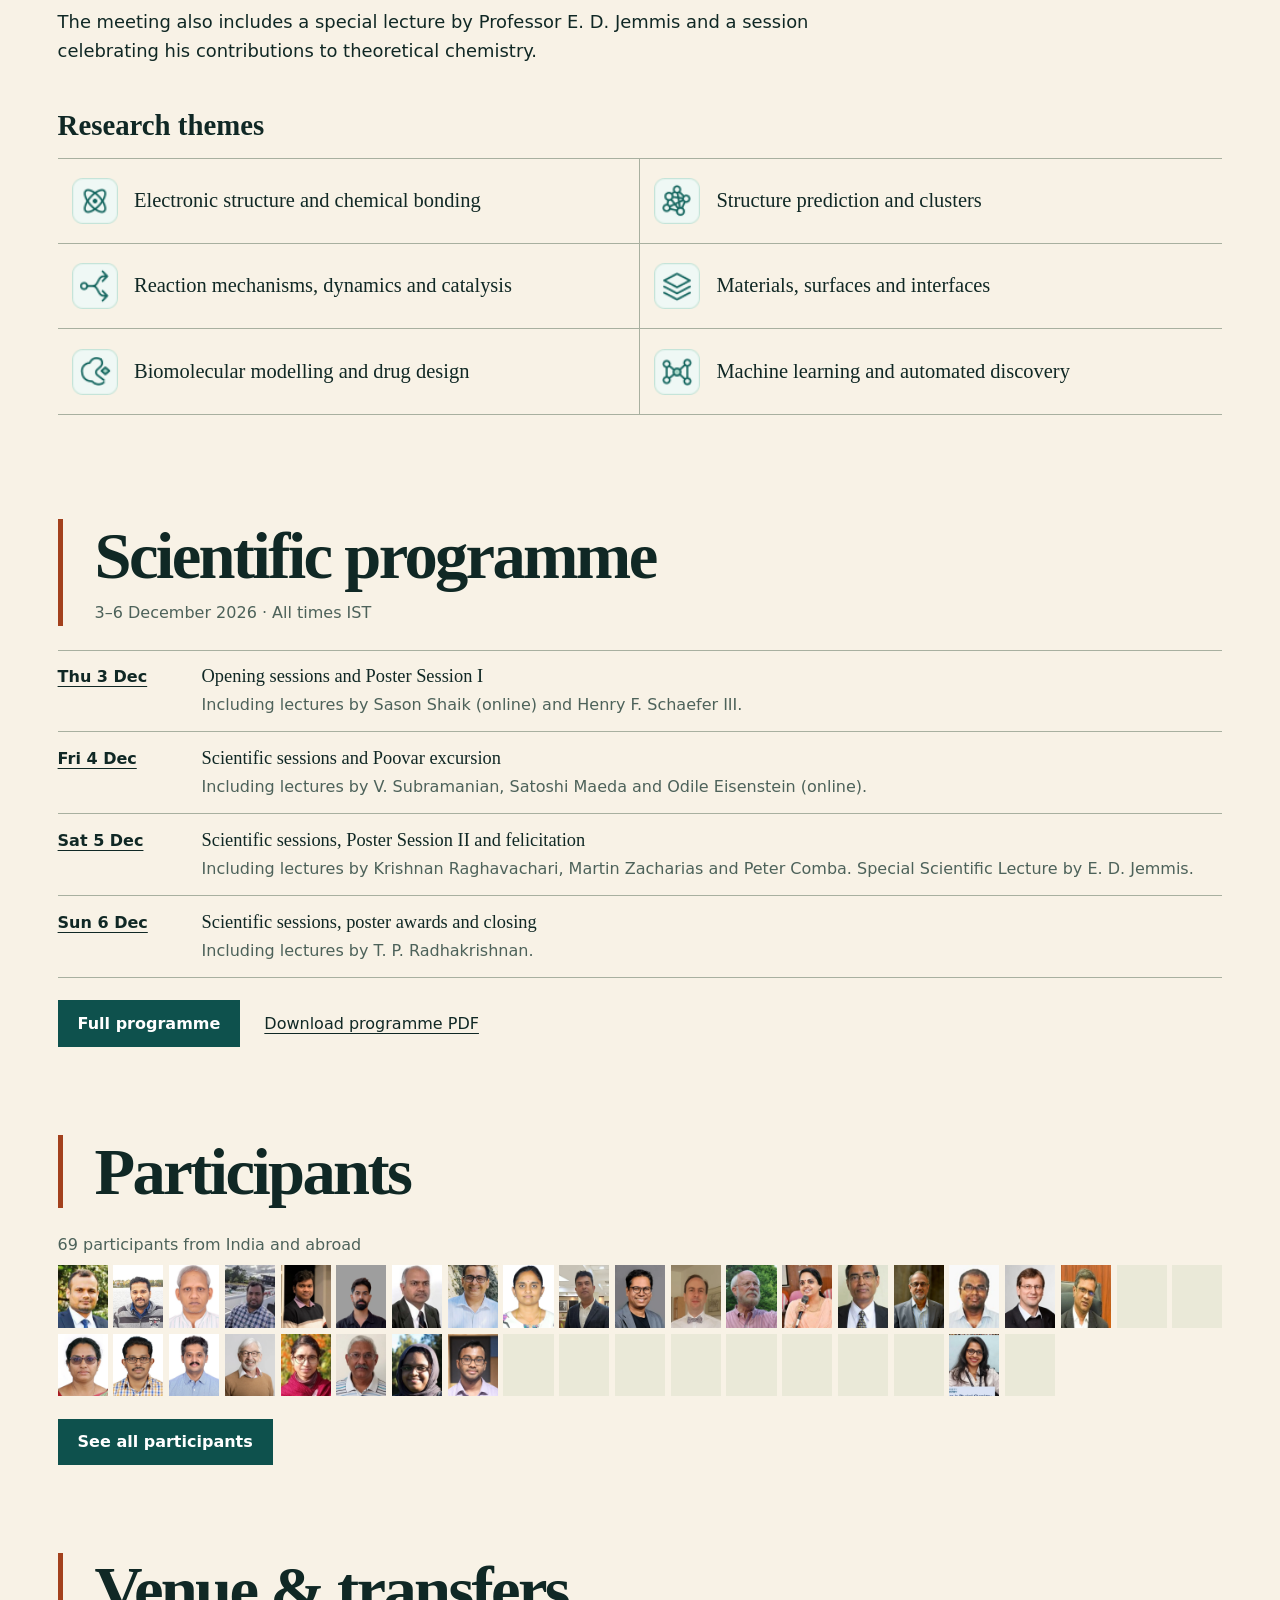
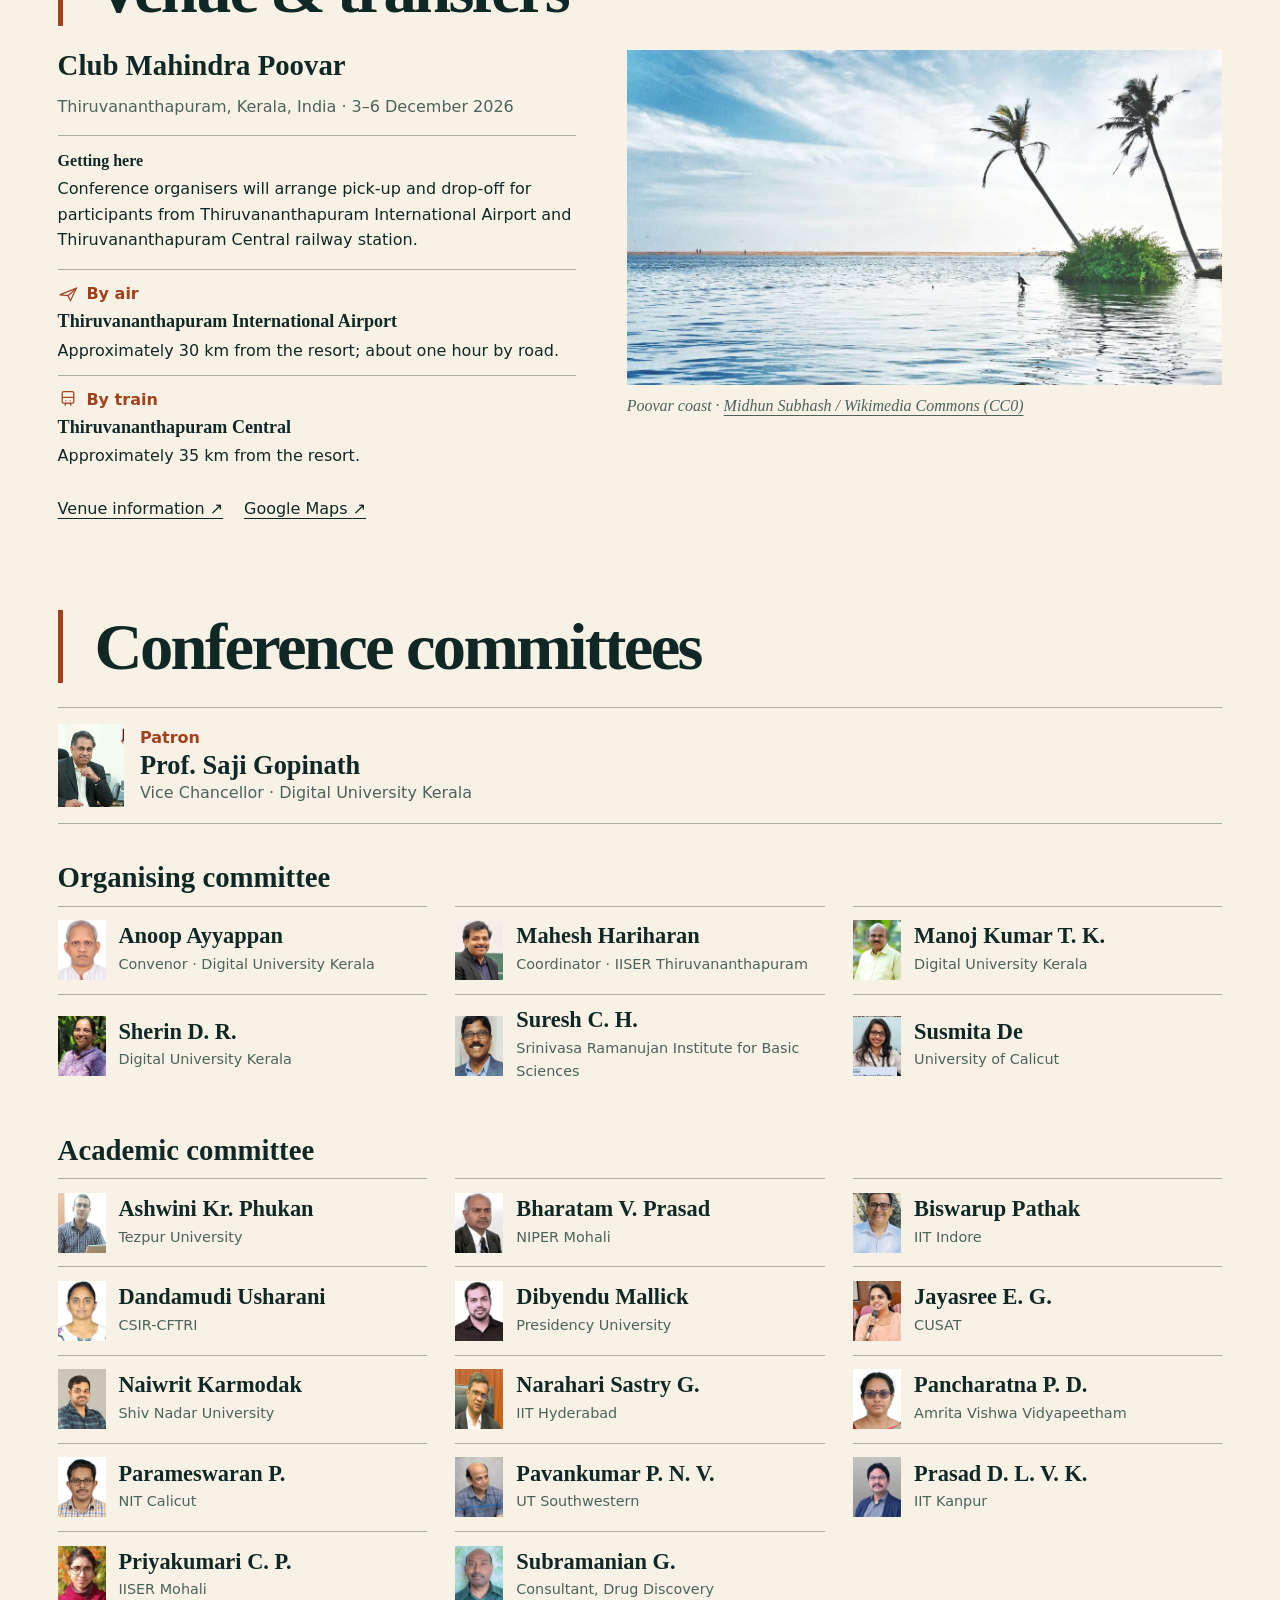
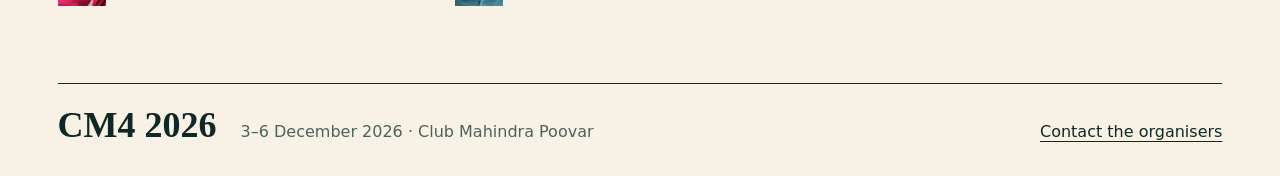
==== commit 6a396611: "Front page with highlights; restore programme and participant pages and logo - Front page: About, Ve" ====
--- a/index.html
+++ b/index.html
@@ -46,12 +46,12 @@
     "url": "https://duk.ac.in/"
   }
 }
-</script><script>try{document.documentElement.dataset.theme=localStorage.getItem('cm4-theme')||(matchMedia('(prefers-color-scheme: dark)').matches?'dark':'light')}catch{}</script><link rel="stylesheet" href="/editorial.css?v=20261128-2"><script src="/editorial.js?v=20261128-2" defer></script></head><body><a class="skip-link" href="#main">Skip to content</a><header class="masthead"><a class="wordmark" href="#top" aria-label="CM4 2026, back to top">CM4 2026</a><nav aria-label="Primary navigation"><a href="#about">About</a><a href="#programme">Programme</a><a href="#participants">Participants</a><a href="#venue">Venue</a><a href="#committees">Committees</a></nav><button type="button" class="edition-theme" data-theme-toggle aria-label="Switch colour theme" hidden><span aria-hidden="true">◐</span></button></header><main class="edition-main" id="main">
+</script><script>try{document.documentElement.dataset.theme=localStorage.getItem('cm4-theme')||(matchMedia('(prefers-color-scheme: dark)').matches?'dark':'light')}catch{}</script><link rel="stylesheet" href="/editorial.css?v=20261128-3"><script src="/editorial.js?v=20261128-3" defer></script></head><body><a class="skip-link" href="#main">Skip to content</a><header class="masthead"><a class="brand" href="/" aria-label="CM4 2026 homepage"><img src="/logo.svg" alt="CM4 2026" width="180" height="180"></a><nav aria-label="Primary navigation"><a href="#about">About</a><a href="/programme/">Programme</a><a href="/participants/">Participants</a><a href="#venue">Venue</a><a href="#committees">Committees</a></nav><button type="button" class="edition-theme" data-theme-toggle aria-label="Switch colour theme" hidden><span aria-hidden="true">◐</span></button></header><main class="edition-main" id="main">
 <section class="home-hero" id="top"><div class="edition-title"><h1>CM4 2026</h1><p class="conference-name">Computational and Machine Learning Modelling of Molecules and Materials</p></div>
 <p class="hero-details"><strong>3–6 December 2026</strong> · Club Mahindra Poovar, Kerala<br>Organised by Digital University Kerala · By invitation</p>
 <div class="edition-actions"><a class="edition-button" href="#programme">View programme</a><a href="#venue">Venue &amp; transfers</a></div>
 <figure class="hero-print"><img src="assets/poovar-editorial.webp" width="782" height="383" alt="Print-style illustration of a sand spit between the Poovar backwaters and the Arabian Sea" fetchpriority="high"><figcaption>Illustration inspired by the Poovar estuary</figcaption></figure></section>
-<section class="home-feature" aria-labelledby="lecture"><div><p class="kicker">Programme highlight</p><h2 id="lecture">Special Scientific Lecture</h2></div><p>E. D. Jemmis</p><a href="#saturday">See Saturday’s programme</a></section>
+<section class="home-feature" aria-labelledby="lecture"><div><p class="kicker">Programme highlight</p><h2 id="lecture">Special Scientific Lecture</h2></div><p>E. D. Jemmis</p><a href="/programme/#saturday">See Saturday’s programme</a></section>
 <section class="page-section" id="about" aria-labelledby="about-heading"><div class="edition-title"><h2 id="about-heading">About the meeting</h2></div><div class="about-prose">
       <p>CM4 2026 brings together researchers who use computation to explain and predict the behaviour of molecules and materials. The programme examines bonding in small rings and clusters, how solvents and electric fields influence reaction mechanisms and selectivity, and how modelling can guide the design of catalysts, batteries, semiconductor materials and drug candidates.</p>
       <p>The talks and posters draw on quantum chemistry, molecular simulation and machine learning. They explore how automated searches can identify plausible reaction pathways, how machine-learning force fields can extend the scale of atomistic simulations, and how predictions can be tested against experiment.</p>
@@ -64,199 +64,60 @@
         <li><img src="assets/themes/cm4-theme-05-biomolecular-modelling.png" alt="" width="40" height="40" loading="lazy" decoding="async"><span>Biomolecular modelling and drug design</span></li>
         <li><img src="assets/themes/cm4-theme-06-machine-learning.png" alt="" width="40" height="40" loading="lazy" decoding="async"><span>Machine learning and automated discovery</span></li>
       </ul></section></section>
-<section class="page-section" id="programme" aria-labelledby="programme-heading"><div class="edition-title"><h2 id="programme-heading">Scientific programme</h2><p>3–6 December 2026 · All times IST</p></div><a class="edition-download" href="/CM4_2026_Programme_Print.pdf">Download programme PDF</a><nav class="day-nav" aria-label="Programme days"><a href="#thursday">3 Dec <span>Thu</span></a><a href="#friday">4 Dec <span>Fri</span></a><a href="#saturday">5 Dec <span>Sat</span></a><a href="#sunday">6 Dec <span>Sun</span></a></nav><div class="days" aria-label="Programme by day">
-<section class="day" id="thursday" aria-labelledby="thursday-heading"><header class="day-header"><h3 class="day-name" id="thursday-heading" style="margin:0">Thursday, 3 December</h3><p class="day-note" style="margin-bottom:0">Opening sessions and Poster Session I</p></header>
-<div class="day-body"><ol class="schedule">
-<li class="entry"><time>13:00–14:00</time><div><strong>Registration</strong></div></li>
-<li class="entry"><time>14:15–14:45</time><div><strong>Inaugural Session</strong></div></li>
-<li class="session"><div class="session-content">
-<div class="entry session-heading"><time>14:45–16:15</time><div><h4>Opening lectures</h4><span class="detail">Chair: Prof. Bharatam V. Prasad, NIPER Mohali</span></div></div><ol class="talks">
-<li class="talk"><time>14:45–15:30</time><div><strong>Sason Shaik</strong> <span class="affiliation">· Hebrew University of Jerusalem</span><span class="talk-title">Oriented Electric Fields - Universal Catalysts (online)</span></div></li>
-<li class="talk"><time>15:30–16:15</time><div><strong>Henry F. Schaefer III</strong> <span class="affiliation">· University of Georgia</span><span class="talk-title">Professor E. D. Jemmis: A Career of Great Scientific Distinction</span></div></li>
-</ol>
-</div></li>
-<li class="entry entry-break"><time>16:15–16:45</time><div><strong>Tea</strong></div></li>
-<li class="session"><div class="session-content">
-<div class="entry session-heading"><time>16:45–17:40</time><div><h4>Scientific session</h4><span class="detail">Chair: Soujanya Yarasi, CSIR-IICT</span></div></div><ol class="talks">
-<li class="talk"><time>16:45–17:00</time><div><strong>N. Arul Murugan</strong> <span class="affiliation">· IIIT Delhi</span><span class="talk-title">Physics-Based and Data-Driven Approaches for Drug-like Property Prediction</span></div></li>
-<li class="talk"><time>17:00–17:25</time><div><strong>Arjun Ray</strong> <span class="affiliation">· IIIT Delhi</span><span class="talk-title">Cross-family prediction of receptor agonism and antagonism with PAIR</span></div></li>
-<li class="talk"><time>17:25–17:40</time><div><strong>Anjalin Joy</strong> <span class="affiliation">· IIT Palakkad</span><span class="talk-title">Flavin-Mediated Oxidation of Cholesterol and its Subsequent Isomerization: Insights from Cholesterol Oxidase Inspired Models</span></div></li>
-</ol>
-</div></li>
-<li class="entry"><time>17:40–18:40</time><div><strong>Poster Session I</strong><span class="detail">Chair: Sherin D. R., Digital University Kerala</span><details class="poster-fold"><summary>Poster list (9)</summary><ul class="poster-list"><li><span class="poster-number">P01</span><div><strong>Navigating the Gold–Thiolate Energy Landscape with Chemically Informed Metal–Ligand Pair Growth</strong><span class="detail">Sayan Paul — IIT Kharagpur</span></div></li><li><span class="poster-number">P02</span><div><strong>Decoding Voltage in Organic Dual-Ion Batteries: A Combined DFT-Machine Learning Roadmap for Anode and Cathode Design</strong><span class="detail">Poulami Paul — IIT Indore</span></div></li><li><span class="poster-number">P03</span><div><strong>Stereoselective Identification of DNA Lesions: Quantum Transport Fingerprints Meet Machine Learning</strong><span class="detail">Dipti Maurya — IIT Indore</span></div></li><li><span class="poster-number">P04</span><div><strong>Transition state model for the Manganese Based chemical hydrogen battery</strong><span class="detail">Krishnapriya A. U. — IIT Palakkad</span></div></li><li><span class="poster-number">P05</span><div><strong>Amido N-Heterocyclic Carbenes: Electronic Properties and Synthesis</strong><span class="detail">Govinddas M. Vaishnav — NIPER Mohali</span></div></li><li><span class="poster-number">P06</span><div><strong>Nitreones: Theory, Synthesis and Drug Discovery</strong><span class="detail">Sanjeev Ranjan — NIPER Mohali</span></div></li><li><span class="poster-number">P07</span><div><strong>Adsorbate-induced structural modulation controls the photocatalytic water splitting in linkage-orientation engineered covalent organic frameworks</strong><span class="detail">Palak Chugh — IIT Hyderabad</span></div></li><li><span class="poster-number">P08</span><div><strong>A Computational Study of β-C–H Bond Activation: Variations across the three rows of Transition metals</strong><span class="detail">Harsha K. Sasidharan — Indian Institute of Science, Bengaluru</span></div></li><li><span class="poster-number">P09</span><div><strong>Free-Energy Profiling and Mechanistic Elucidation of Nucleoside Analogue-Mediated Inhibition of Viral RNA Synthesis</strong><span class="detail">Blessy Elsa Joseph — University of Calicut</span></div></li></ul></details></div></li>
-<li class="entry entry-break"><time>19:00–21:00</time><div><strong>Dinner</strong></div></li>
-</ol></div></section>
-<section class="day" id="friday" aria-labelledby="friday-heading"><header class="day-header"><h3 class="day-name" id="friday-heading" style="margin:0">Friday, 4 December</h3><p class="day-note" style="margin-bottom:0">Scientific sessions and Poovar excursion</p></header>
-<div class="day-body"><ol class="schedule">
-<li class="session"><div class="session-content">
-<div class="entry session-heading"><time>09:00–10:30</time><div><h4>Scientific session</h4><span class="detail">Chair: Priyakumari C. P., IISER Mohali</span></div></div><ol class="talks">
-<li class="talk"><time>09:00–09:45</time><div><strong>V. Subramanian</strong> <span class="affiliation">· SRM Institute of Science and Technology</span><span class="talk-title">Design and Development of Carbon based Two-Dimensional Materials and their Applications</span></div></li>
-<li class="talk"><time>09:45–10:10</time><div><strong>Ashim Nandi</strong> <span class="affiliation">· IIT Goa</span><span class="talk-title">From Chemical Reactivity to Drug Design: Mechanistic Insights into Covalent Inhibition</span></div></li>
-<li class="talk"><time>10:10–10:25</time><div><strong>Saikat Roy</strong> <span class="affiliation">· University of Warsaw</span><span class="talk-title">Autoionizing Rydberg states in atoms and molecules as a stringent test of quantum-chemical theory</span></div></li>
-<li class="talk"><time>10:25–10:30</time><div><strong>Discussion</strong></div></li>
-</ol>
-</div></li>
-<li class="entry entry-break"><time>10:30–11:00</time><div><strong>Tea</strong></div></li>
-<li class="session"><div class="session-content">
-<div class="entry session-heading"><time>11:00–12:50</time><div><h4>Scientific session</h4><span class="detail">Chair: Biswarup Pathak, IIT Indore</span></div></div><ol class="talks">
-<li class="talk"><time>11:00–11:45</time><div><strong>Satoshi Maeda</strong> <span class="affiliation">· WPI-ICReDD, Hokkaido University</span><span class="talk-title">Ab Initio Chemical Reaction Discovery via a Force-Based Algorithm</span></div></li>
-<li class="talk"><time>11:45–12:10</time><div><strong>Akhil S. Nair</strong> <span class="affiliation">· CSIR–Indian Institute of Chemical Technology, Hyderabad</span><span class="talk-title">Towards High-Fidelity General-Purpose Machine-Learning Force Fields for Materials</span></div></li>
-<li class="talk"><time>12:10–12:35</time><div><strong>Étienne Derat</strong> <span class="affiliation">· Sorbonne Université / CNRS</span><span class="talk-title">Understanding selectivities in radical reaction: the case of Truce–Smiles rearrangement</span></div></li>
-<li class="talk"><time>12:35–12:50</time><div><strong>Sandeep Kumar</strong> <span class="affiliation">· Applied Materials India, Bengaluru</span><span class="talk-title">Surface Engineering for Atomic Layer Deposition</span></div></li>
-</ol>
-</div></li>
-<li class="entry entry-break"><time>12:50–13:05</time><div><strong>Break Before Lunch</strong></div></li>
-<li class="entry entry-break"><time>13:05–14:00</time><div><strong>Lunch</strong></div></li>
-<li class="session"><div class="session-content">
-<div class="entry session-heading"><time>14:00–15:50</time><div><h4>Scientific session</h4><span class="detail">Chair: P. Parameswaran, NIT Calicut</span></div></div><ol class="talks">
-<li class="talk"><time>14:00–14:45</time><div><strong>Odile Eisenstein</strong> <span class="affiliation">· ICGM, Université de Montpellier / CNRS / ENSCM; University of Oslo</span><span class="talk-title">Bridging Computation and Experiment for organomagnesium and organolithium complexes (online)</span></div></li>
-<li class="talk"><time>14:45–15:10</time><div><strong>Amitabha Das</strong> <span class="affiliation">· NIT Mizoram</span><span class="talk-title">Single Atom Doped Interface Catalyst for the Selective CO₂ Conversion to C₂ Products</span></div></li>
-<li class="talk"><time>15:10–15:35</time><div><strong>R. S. Swathi</strong> <span class="affiliation">· IISER Thiruvananthapuram</span><span class="talk-title">Swarm Intelligence Guided Global Minima Search on Complex Potential Energy Surfaces</span></div></li>
-<li class="talk"><time>15:35–15:50</time><div><strong>Sagar Ghorai</strong> <span class="affiliation">· ICReDD, Hokkaido University</span><span class="talk-title">Toward Reaction Vessel Mimicry: Machine Learning Assisted Automated Exploration of Alkene Polymerization and CO Coupling Reactions</span></div></li>
-</ol>
-</div></li>
-<li class="entry entry-break"><time>15:50–16:15</time><div><strong>Tea</strong></div></li>
-<li class="entry"><time>16:15–18:45</time><div><strong>Poovar Backwaters and Estuary Excursion</strong></div></li>
-<li class="entry entry-break"><time>19:15–21:00</time><div><strong>Dinner</strong></div></li>
-</ol></div></section>
-<section class="day" id="saturday" aria-labelledby="saturday-heading"><header class="day-header"><h3 class="day-name" id="saturday-heading" style="margin:0">Saturday, 5 December</h3><p class="day-note" style="margin-bottom:0">Scientific sessions, Poster Session II and felicitation</p></header>
-<div class="day-body"><ol class="schedule">
-<li class="session"><div class="session-content">
-<div class="entry session-heading"><time>09:00–11:00</time><div><h4>Scientific session</h4><span class="detail">Chair: E. G. Jayasree, CUSAT, Kochi</span></div></div><ol class="talks">
-<li class="talk"><time>09:00–09:45</time><div><strong>Krishnan Raghavachari</strong> <span class="affiliation">· Indiana University Bloomington</span><span class="talk-title">Approaching Coupled Cluster Accuracy at Density Functional Theory Cost Using Connectivity-Based Hierarchy and Machine Learning</span></div></li>
-<li class="talk"><time>09:45–10:10</time><div><strong>Arup Mahata</strong> <span class="affiliation">· IIT Hyderabad</span><span class="talk-title">TBA</span></div></li>
-<li class="talk"><time>10:10–10:35</time><div><strong>Subhendu Roy</strong> <span class="affiliation">· Saha Institute of Nuclear Physics, Kolkata</span><span class="talk-title">TBA</span></div></li>
-<li class="talk"><time>10:35–10:50</time><div><strong>Dr. Surya K.</strong> <span class="affiliation">· IIT Palakkad</span><span class="talk-title">Catalyst–Substrate–Lewis Acid Templates Govern Regioselective Alkenylation and Alkylation of Pyridines</span></div></li>
-</ol>
-</div></li>
-<li class="entry entry-break"><time>11:00–11:30</time><div><strong>Tea Break</strong></div></li>
-<li class="session"><div class="session-content">
-<div class="entry session-heading"><time>11:30–13:30</time><div><h4>Scientific session</h4><span class="detail">Chair: Dr. Madhavi Sastry, Schrödinger, India</span></div></div><ol class="talks">
-<li class="talk"><time>11:30–12:15</time><div><strong>Martin Zacharias</strong> <span class="affiliation">· Technical University of Munich</span><span class="talk-title">Biomolecular interaction modulation studied by ligand design and molecular simulations</span></div></li>
-<li class="talk"><time>12:15–12:40</time><div><strong>Abhishek Sirohiwal</strong> <span class="affiliation">· Indian Institute of Science, Bengaluru</span><span class="talk-title">TBA</span></div></li>
-<li class="talk"><time>12:40–13:05</time><div><strong>Padmesh Anjukandi</strong> <span class="affiliation">· IIT Palakkad</span><span class="talk-title">Unfavorable Chemistry and Towards its Stabilization and Utility</span></div></li>
-<li class="talk"><time>13:05–13:20</time><div><strong>Souvik Sinha</strong> <span class="affiliation">· Prescience Insilico</span><span class="talk-title">From Computational Tools to Agentic AI: A Co-Scientist for Every Scientist</span></div></li>
-<li class="talk"><time>13:20–13:30</time><div><strong>Discussion</strong></div></li>
-</ol>
-</div></li>
-<li class="entry entry-break"><time>13:30–14:00</time><div><strong>Lunch</strong></div></li>
-<li class="session"><div class="session-content">
-<div class="entry session-heading"><time>14:00–15:30</time><div><h4>Scientific session</h4><span class="detail">Chair: P. D. Pancharatna, Amrita Vishwa Vidyapeetham</span></div></div><ol class="talks">
-<li class="talk"><time>14:00–14:45</time><div><strong>Peter Comba</strong> <span class="affiliation">· Heidelberg University</span><span class="talk-title">Modeling Spin for Applications of Metal Complexes</span></div></li>
-<li class="talk"><time>14:45–15:10</time><div><strong>Upakarasamy Lourderaj</strong> <span class="affiliation">· NISER Bhubaneswar</span><span class="talk-title">Mechanisms and Dynamics of Bimolecular Nucleophilic Substitution Reactions at Nitrogen Centers</span></div></li>
-<li class="talk"><time>15:10–15:25</time><div><strong>Pritam Chakraborty</strong> <span class="affiliation">· IIT Palakkad</span><span class="talk-title">Rational Design of an Anti-aromatic COFs Towards the Efficient Sequestration of Environmental and Biological Harmful Oxocarbons – A Comprehensive Theoretical Study</span></div></li>
-<li class="talk"><time>15:25–15:30</time><div><strong>Discussion</strong></div></li>
-</ol>
-</div></li>
-<li class="entry"><time>15:30–17:00</time><div><strong>Poster Session II</strong><span class="detail">Chair: Susmita De, University of Calicut</span><details class="poster-fold"><summary>Poster list (10)</summary><ul class="poster-list"><li><span class="poster-number">P10</span><div><strong>Incorporating Stagnation Escape Strategies into the Bonobo Optimizer for Atomic Cluster Global Optimization</strong><span class="detail">Bhrigu Chakraborty — IIT Kharagpur</span></div></li><li><span class="poster-number">P11</span><div><strong>Bonding Insights into Metavalent Materials for Next-generation Memory</strong><span class="detail">Mithu Kumari — IISER Mohali</span></div></li><li><span class="poster-number">P12</span><div><strong>Revealing the Singlet Oxygen Reactivity in Photoredox Cyclopropanation of Unactivated Alkenes with Active Methylene Compounds</strong><span class="detail">Balineni Prasad — IIT Palakkad</span></div></li><li><span class="poster-number">P13</span><div><strong>Deciphering the mechanism of chain propagation in polymerization via alkene difunctionalisation</strong><span class="detail">R. S. Malavika — IIT Palakkad</span></div></li><li><span class="poster-number">P14</span><div><strong>Manganese-Based Catalysts for Efficient CO₂ Hydrogenation and Thereby Catalyst Design</strong><span class="detail">Nikhil Mondal — IIT Palakkad</span></div></li><li><span class="poster-number">P15</span><div><strong>Overcoming the Intrinsic Ambidenticity of Enamines in SOMO Catalysis</strong><span class="detail">Vishnu Suresh M. S. — IIT Palakkad</span></div></li><li><span class="poster-number">P16</span><div><strong>Electronic Structure, Bonding and Reactivity of Stable Two-Coordinate Acyclic Silylene</strong><span class="detail">Keerthana V. — NIT Calicut</span></div></li><li><span class="poster-number">P17</span><div><strong>Dimensionality- and Halide-Driven Electronic Reorganization of Mn²⁺ Excited States in Halide Perovskites</strong><span class="detail">Athira P. — IIT Hyderabad</span></div></li><li><span class="poster-number">P18</span><div><strong>Continuum of Secondary-Primary Interactions in Antimony Complexes and Differences in the Structures in Solution and Solid State</strong><span class="detail">Annabel Benny — Indian Institute of Science, Bengaluru; IISER Thiruvananthapuram</span></div></li><li><span class="poster-number">P19</span><div><strong>Beryllium learns Kubas Chemistry: An aromatic route to dihydrogen activation</strong><span class="detail">Roshan Mahadik — Indian Institute of Science, Bengaluru</span></div></li></ul></details></div></li>
-<li class="session"><div class="session-content">
-<div class="entry single-lecture"><time>17:00–17:45</time><div><span class="detail">Special Scientific Lecture</span><strong>E. D. Jemmis</strong> <span class="affiliation">· Indian Institute of Science, Bengaluru</span><span class="talk-title">Recent Developments in three membered rings</span><span class="detail">Chair: U. Deva Priyakumar, IIIT Hyderabad</span></div></div>
-</div></li>
-<li class="entry entry-break"><time>17:45–18:30</time><div><strong>Tea Break And Preparation For Felicitation</strong></div></li>
-<li class="entry"><time>18:30–20:00</time><div><strong>Felicitation Session | Chair: Prof. G. N. Sastry (IIT Hyderabad) &amp; Dr. Dandamudi Usharani (CSIR-CFTRI)</strong></div></li>
-<li class="entry entry-break"><time>20:00–20:20</time><div><strong>Break Before Gala Dinner</strong></div></li>
-<li class="entry entry-break"><time>20:20–22:00</time><div><strong>Gala Dinner</strong></div></li>
-</ol></div></section>
-<section class="day" id="sunday" aria-labelledby="sunday-heading"><header class="day-header"><h3 class="day-name" id="sunday-heading" style="margin:0">Sunday, 6 December</h3><p class="day-note" style="margin-bottom:0">Scientific sessions, poster awards and closing</p></header>
-<div class="day-body"><ol class="schedule">
-<li class="session"><div class="session-content">
-<div class="entry session-heading"><time>09:00–10:35</time><div><h4>Scientific session</h4><span class="detail">Chair: Prof. C. V. Sastri</span></div></div><ol class="talks">
-<li class="talk"><time>09:00–09:45</time><div><strong>T. P. Radhakrishnan</strong> <span class="affiliation">· University of Hyderabad</span><span class="talk-title">Heuristic Models for the Environment Sensitive Fluorescence Enhancement and Tuning in DADQ Molecules/Materials</span></div></li>
-<li class="talk"><time>09:45–10:10</time><div><strong>Rositha Kuniyil</strong> <span class="affiliation">· IIT Palakkad</span><span class="talk-title">On the Role of Microenvironmental Effects in Catalytic Mechanisms</span></div></li>
-<li class="talk"><time>10:10–10:35</time><div><strong>Subhas Ghosal</strong> <span class="affiliation">· NIT Durgapur</span><span class="talk-title">From Electronic Structure to Surface Protection: ML Modelling of Benzothiazole Corrosion Inhibitors</span></div></li>
-</ol>
-</div></li>
-<li class="entry entry-break"><time>10:35–11:00</time><div><strong>Tea</strong></div></li>
-<li class="session"><div class="session-content">
-<div class="entry session-heading"><time>11:00–11:50</time><div><h4>Scientific session (continued)</h4><span class="detail">Chair: Prof. C. V. Sastri</span></div></div><ol class="talks">
-<li class="talk"><time>11:00–11:25</time><div><strong>Deb Ranjan Banerjee</strong> <span class="affiliation">· NIT Durgapur</span><span class="talk-title">3D-QSAR and Pharmacophore mapping: Two ML extensions to Anti-Alzheimer’s Lead Discovery</span></div></li>
-<li class="talk"><time>11:25–11:50</time><div><strong>Parthasarathi Ramakrishnan</strong> <span class="affiliation">· CSIR-HRDG, New Delhi</span><span class="talk-title">TBA</span></div></li>
-</ol>
-</div></li>
-<li class="entry"><time>11:50–11:55</time><div><strong>Poster Awards | Susmita De and Sherin D. R.</strong></div></li>
-<li class="entry"><time>11:55–12:10</time><div><strong>Valedictory and closing remarks</strong></div></li>
-<li class="entry entry-break"><time>12:15 onwards</time><div><strong>Departure</strong></div></li>
-</ol></div></section>
-</div></section>
-<section class="page-section" id="participants" aria-labelledby="participants-heading"><div class="edition-title"><h2 id="participants-heading">Participants</h2></div><!-- GENERATED: PARTICIPANT_DIRECTORY_START -->
-  <p class="section-note">69 participants</p>
-  <div class="directory-search" hidden><label for="people-search">Search participants</label><input id="people-search" type="search" placeholder="Name or affiliation"><p id="people-results" role="status"></p></div>
-  <div class="participant-directory-grid">
-    <a class="participant-directory-card" id="a-sirohiwal" href="https://ipc.iisc.ac.in/as.php" target="_blank" rel="noopener noreferrer"><span class="participant-directory-portrait"><span class="person-mark" aria-hidden="true">AS</span><img src="assets/people/a-sirohiwal.webp" alt="Abhishek Sirohiwal" loading="lazy" decoding="async" width="480" height="600"></span><div class="participant-directory-copy"><h3>Abhishek Sirohiwal</h3><p>Indian Institute of Science, Bengaluru</p></div><span class="profile-arrow" aria-hidden="true">↗</span></a>
-    <a class="participant-directory-card" id="akhil-s-nair" href="https://www.nomad-laboratory.de/sugathan_nair" target="_blank" rel="noopener noreferrer"><span class="participant-directory-portrait"><span class="person-mark" aria-hidden="true">ASN</span><img src="assets/people/akhil-s-nair.png" alt="Akhil S. Nair" loading="lazy" decoding="async" width="480" height="600"></span><div class="participant-directory-copy"><h3>Akhil S. Nair</h3><p>CSIR-IICT Hyderabad</p></div><span class="profile-arrow" aria-hidden="true">↗</span></a>
-    <article class="participant-directory-card" id="amitabha-das"><span class="participant-directory-portrait"><span class="person-mark" aria-hidden="true">AD</span></span><div class="participant-directory-copy"><h3>Amitabha Das</h3><p>NIT Mizoram</p></div></article>
-    <a class="participant-directory-card" id="anoop-ayyappan" href="https://duk.ac.in/personnel/anoop-ayyappan/" target="_blank" rel="noopener noreferrer"><span class="participant-directory-portrait"><span class="person-mark" aria-hidden="true">AA</span><img src="assets/people/anoop-ayyappan.webp" alt="Anoop Ayyappan" loading="lazy" decoding="async" width="480" height="600"></span><div class="participant-directory-copy"><h3>Anoop Ayyappan</h3><p>Digital University Kerala</p></div><span class="profile-arrow" aria-hidden="true">↗</span></a>
-    <a class="participant-directory-card" id="arjun-ray" href="https://iiitd.ac.in/arjun" target="_blank" rel="noopener noreferrer"><span class="participant-directory-portrait"><span class="person-mark" aria-hidden="true">AR</span></span><div class="participant-directory-copy"><h3>Arjun Ray</h3><p>IIIT Delhi</p></div><span class="profile-arrow" aria-hidden="true">↗</span></a>
-    <a class="participant-directory-card" id="arul-murugan-n" href="https://iiitd.ac.in/arulmurugan" target="_blank" rel="noopener noreferrer"><span class="participant-directory-portrait"><span class="person-mark" aria-hidden="true">NAM</span><img src="assets/people/arul-murugan-n.webp" alt="Arul Murugan N." loading="lazy" decoding="async" width="480" height="600"></span><div class="participant-directory-copy"><h3>Arul Murugan N.</h3><p>IIIT Delhi</p></div><span class="profile-arrow" aria-hidden="true">↗</span></a>
-    <a class="participant-directory-card" id="arup-mahata" href="https://iith.ac.in/chy/arup/" target="_blank" rel="noopener noreferrer"><span class="participant-directory-portrait"><span class="person-mark" aria-hidden="true">AM</span><img src="assets/people/arup-mahata.webp" alt="Arup Mahata" loading="lazy" decoding="async" width="480" height="600"></span><div class="participant-directory-copy"><h3>Arup Mahata</h3><p>IIT Hyderabad</p></div><span class="profile-arrow" aria-hidden="true">↗</span></a>
-    <a class="participant-directory-card" id="ashim-nandi" href="https://iitgoa.ac.in/CH-faculty-profile/?exp=CH&amp;uid=ashim" target="_blank" rel="noopener noreferrer"><span class="participant-directory-portrait"><span class="person-mark" aria-hidden="true">AN</span><img src="assets/people/ashim-nandi.webp" alt="Ashim Nandi" loading="lazy" decoding="async" width="480" height="600"></span><div class="participant-directory-copy"><h3>Ashim Nandi</h3><p>IIT Goa</p></div><span class="profile-arrow" aria-hidden="true">↗</span></a>
-    <a class="participant-directory-card" id="bharatam-v-prasad" href="https://www.niper.gov.in/faculty/prof-p-v-bharatam" target="_blank" rel="noopener noreferrer"><span class="participant-directory-portrait"><span class="person-mark" aria-hidden="true">BVP</span><img src="assets/people/bharatam-v-prasad.webp" alt="Bharatam V. Prasad" loading="lazy" decoding="async" width="480" height="600"></span><div class="participant-directory-copy"><h3>Bharatam V. Prasad</h3><p>NIPER Mohali</p></div><span class="profile-arrow" aria-hidden="true">↗</span></a>
-    <a class="participant-directory-card" id="biswarup-pathak" href="https://people.iiti.ac.in/~biswarup/" target="_blank" rel="noopener noreferrer"><span class="participant-directory-portrait"><span class="person-mark" aria-hidden="true">BP</span><img src="assets/people/biswarup-pathak.webp" alt="Biswarup Pathak" loading="lazy" decoding="async" width="480" height="600"></span><div class="participant-directory-copy"><h3>Biswarup Pathak</h3><p>IIT Indore</p></div><span class="profile-arrow" aria-hidden="true">↗</span></a>
-    <a class="participant-directory-card" id="dandamudi-usharani" href="/assets/cv/Usha-CV-2Page.pdf" target="_blank" rel="noopener noreferrer"><span class="participant-directory-portrait"><span class="person-mark" aria-hidden="true">DU</span><img src="assets/people/dandamudi-usharani.webp" alt="Dandamudi Usharani" loading="lazy" decoding="async" width="480" height="600"></span><div class="participant-directory-copy"><h3>Dandamudi Usharani</h3><p>CSIR-CFTRI</p></div><span class="profile-arrow" aria-hidden="true">↗</span></a>
-    <a class="participant-directory-card" id="deb-ranjan-banerjee" href="https://nitdgp.ac.in/department/chemistry/faculty-5/deb-ranjan-banerjee" target="_blank" rel="noopener noreferrer"><span class="participant-directory-portrait"><span class="person-mark" aria-hidden="true">DB</span><img src="assets/people/deb-ranjan-banerjee.webp" alt="Deb Ranjan Banerjee" loading="lazy" decoding="async" width="480" height="600"></span><div class="participant-directory-copy"><h3>Deb Ranjan Banerjee</h3><p>NIT Durgapur</p></div><span class="profile-arrow" aria-hidden="true">↗</span></a>
-    <a class="participant-directory-card" id="u-deva-priyakumar" href="https://www.iiit.ac.in/faculty/deva-priyakumar-u/" target="_blank" rel="noopener noreferrer"><span class="participant-directory-portrait"><span class="person-mark" aria-hidden="true">UDP</span><img src="assets/people/u-deva-priyakumar.webp" alt="Deva Priyakumar U." loading="lazy" decoding="async" width="480" height="600"></span><div class="participant-directory-copy"><h3>Deva Priyakumar U.</h3><p>IIIT Hyderabad</p></div><span class="profile-arrow" aria-hidden="true">↗</span></a>
-    <a class="participant-directory-card" id="etienne-derat" href="https://ipcm.fr/en/en-research/en-presentation-maco-group/en-maco-group-members/en-etienne-derat/" target="_blank" rel="noopener noreferrer"><span class="participant-directory-portrait"><span class="person-mark" aria-hidden="true">ÉD</span><img src="assets/people/etienne-derat.webp" alt="Étienne Derat" loading="lazy" decoding="async" width="480" height="600"></span><div class="participant-directory-copy"><h3>Étienne Derat</h3><p>Sorbonne Université, France</p></div><span class="profile-arrow" aria-hidden="true">↗</span></a>
-    <a class="participant-directory-card" id="henry-f-schaefer-iii" href="https://www.chem.uga.edu/directory/people/henry-schaefer" target="_blank" rel="noopener noreferrer"><span class="participant-directory-portrait"><span class="person-mark" aria-hidden="true">HS</span><img src="assets/people/henry-f-schaefer-iii.webp" alt="Henry F. Schaefer III" loading="lazy" decoding="async" width="480" height="600"></span><div class="participant-directory-copy"><h3>Henry F. Schaefer III</h3><p>University of Georgia, USA</p></div><span class="profile-arrow" aria-hidden="true">↗</span></a>
-    <a class="participant-directory-card" id="jayasree-eg" href="https://iqac.cusat.ac.in/Web/profile_view/501/Prof.Dr.ELAMBALASSERYGJAYASREE" target="_blank" rel="noopener noreferrer"><span class="participant-directory-portrait"><span class="person-mark" aria-hidden="true">JG</span><img src="assets/people/jayasree-eg.webp" alt="Jayasree E. G." loading="lazy" decoding="async" width="480" height="600"></span><div class="participant-directory-copy"><h3>Jayasree E. G.</h3><p>CUSAT</p></div><span class="profile-arrow" aria-hidden="true">↗</span></a>
-    <a class="participant-directory-card" id="ed-jemmis" href="https://ipc.iisc.ac.in/edj.php" target="_blank" rel="noopener noreferrer"><span class="participant-directory-portrait"><span class="person-mark" aria-hidden="true">EDJ</span><img src="assets/people/ed-jemmis.webp" alt="Jemmis E. D." loading="lazy" decoding="async" width="480" height="600"></span><div class="participant-directory-copy"><h3>Jemmis E. D.</h3><p>Indian Institute of Science, Bengaluru</p></div><span class="profile-arrow" aria-hidden="true">↗</span></a>
-    <a class="participant-directory-card" id="krishnan-raghavachari" href="https://www.chem.indiana.edu/faculty/krishnan-raghavachari/" target="_blank" rel="noopener noreferrer"><span class="participant-directory-portrait"><span class="person-mark" aria-hidden="true">KR</span><img src="assets/people/krishnan-raghavachari.webp" alt="Krishnan Raghavachari" loading="lazy" decoding="async" width="480" height="600"></span><div class="participant-directory-copy"><h3>Krishnan Raghavachari</h3><p>Indiana University Bloomington, USA</p></div><span class="profile-arrow" aria-hidden="true">↗</span></a>
-    <a class="participant-directory-card" id="u-lourderaj" href="https://www.niser.ac.in/profile/u.lourderaj" target="_blank" rel="noopener noreferrer"><span class="participant-directory-portrait"><span class="person-mark" aria-hidden="true">UL</span><img src="assets/people/upakarasamy-lourderaj.webp" alt="U. Lourderaj" loading="lazy" decoding="async" width="480" height="600"></span><div class="participant-directory-copy"><h3>U. Lourderaj</h3><p>NISER Bhubaneswar</p></div><span class="profile-arrow" aria-hidden="true">↗</span></a>
-    <article class="participant-directory-card" id="madhavi-sastry"><span class="participant-directory-portrait"><span class="person-mark" aria-hidden="true">MS</span></span><div class="participant-directory-copy"><h3>Madhavi Sastry</h3><p>Schrödinger, India</p></div></article>
-    <a class="participant-directory-card" id="martin-zacharias" href="https://www.bio.nat.tum.de/en/t38/people/head-of-the-group/" target="_blank" rel="noopener noreferrer"><span class="participant-directory-portrait"><span class="person-mark" aria-hidden="true">MZ</span><img src="assets/people/martin-zacharias.webp" alt="Martin Zacharias" loading="lazy" decoding="async" width="480" height="600"></span><div class="participant-directory-copy"><h3>Martin Zacharias</h3><p>Technical University of Munich, Germany</p></div><span class="profile-arrow" aria-hidden="true">↗</span></a>
-    <a class="participant-directory-card" id="g-narahari-sastry" href="https://iith.ac.in/bt/gnsastry/" target="_blank" rel="noopener noreferrer"><span class="participant-directory-portrait"><span class="person-mark" aria-hidden="true">GNS</span><img src="assets/people/g-narahari-sastry.webp" alt="Narahari Sastry G." loading="lazy" decoding="async" width="480" height="600"></span><div class="participant-directory-copy"><h3>Narahari Sastry G.</h3><p>IIT Hyderabad</p></div><span class="profile-arrow" aria-hidden="true">↗</span></a>
-    <a class="participant-directory-card" id="odile-eisenstein" href="https://www.icgm.fr/en/odile-eisenstein-2/" target="_blank" rel="noopener noreferrer"><span class="participant-directory-portrait"><span class="person-mark" aria-hidden="true">OE</span><img src="assets/people/odile-eisenstein.webp" alt="Odile Eisenstein" loading="lazy" decoding="async" width="480" height="600"></span><div class="participant-directory-copy"><h3>Odile Eisenstein</h3><p>Université de Montpellier, CNRS, ENSCM, France</p><p>Online</p></div><span class="profile-arrow" aria-hidden="true">↗</span></a>
-    <a class="participant-directory-card" id="padmesh-anjukandi" href="https://iitpkd.ac.in/people/padmesh" target="_blank" rel="noopener noreferrer"><span class="participant-directory-portrait"><span class="person-mark" aria-hidden="true">PA</span><img src="assets/people/padmesh-anjukandi.webp" alt="Padmesh Anjukandi" loading="lazy" decoding="async" width="480" height="600"></span><div class="participant-directory-copy"><h3>Padmesh Anjukandi</h3><p>IIT Palakkad</p></div><span class="profile-arrow" aria-hidden="true">↗</span></a>
-    <a class="participant-directory-card" id="pancharatna-pd" href="https://www.amrita.edu/faculty/pattath-d-pancharatna/" target="_blank" rel="noopener noreferrer"><span class="participant-directory-portrait"><span class="person-mark" aria-hidden="true">PPD</span><img src="assets/people/pancharatna-pd.webp" alt="Pancharatna P. D." loading="lazy" decoding="async" width="480" height="600"></span><div class="participant-directory-copy"><h3>Pancharatna P. D.</h3><p>Amrita Vishwa Vidyapeetham</p></div><span class="profile-arrow" aria-hidden="true">↗</span></a>
-    <a class="participant-directory-card" id="p-parameswaran" href="https://nitc.ac.in/multidiscilplinary-centres/centre-for-qa-and-enhancement/faculty-and-staff/faculty/302f4080-a1ac-4ff3-9ebe-98a3424edbd3" target="_blank" rel="noopener noreferrer"><span class="participant-directory-portrait"><span class="person-mark" aria-hidden="true">PP</span><img src="assets/people/p-parameswaran.webp" alt="Parameswaran P." loading="lazy" decoding="async" width="480" height="600"></span><div class="participant-directory-copy"><h3>Parameswaran P.</h3><p>NIT Calicut</p></div><span class="profile-arrow" aria-hidden="true">↗</span></a>
-    <a class="participant-directory-card" id="parthasarathi-ramakrishnan" href="https://csirhrdg.res.in/Home/Index/1/InPage/62/1" target="_blank" rel="noopener noreferrer"><span class="participant-directory-portrait"><span class="person-mark" aria-hidden="true">PR</span><img src="assets/people/parthasarathi-ramakrishnan.webp" alt="Parthasarathi Ramakrishnan" loading="lazy" decoding="async" width="480" height="600"></span><div class="participant-directory-copy"><h3>Parthasarathi Ramakrishnan</h3><p>Head, CSIR–Human Resource Development Group, New Delhi</p></div><span class="profile-arrow" aria-hidden="true">↗</span></a>
-    <a class="participant-directory-card" id="peter-comba" href="https://www.uni-heidelberg.de/fakultaeten/chemgeo/aci/comba/comba.html" target="_blank" rel="noopener noreferrer"><span class="participant-directory-portrait"><span class="person-mark" aria-hidden="true">PC</span><img src="assets/people/peter-comba.webp" alt="Peter Comba" loading="lazy" decoding="async" width="480" height="600"></span><div class="participant-directory-copy"><h3>Peter Comba</h3><p>Heidelberg University, Germany</p></div><span class="profile-arrow" aria-hidden="true">↗</span></a>
-    <a class="participant-directory-card" id="priyakumari-cp" href="https://web.iisermohali.ac.in/dept/dcs/index.php/faculty-and-staff/faculty-cpp" target="_blank" rel="noopener noreferrer"><span class="participant-directory-portrait"><span class="person-mark" aria-hidden="true">PCP</span><img src="assets/people/priyakumari-cp.webp" alt="Priyakumari C. P." loading="lazy" decoding="async" width="480" height="600"></span><div class="participant-directory-copy"><h3>Priyakumari C. P.</h3><p>IISER Mohali</p></div><span class="profile-arrow" aria-hidden="true">↗</span></a>
-    <a class="participant-directory-card" id="radhakrishnan-tp" href="https://chemistry.uohyd.ac.in/~tpr/" target="_blank" rel="noopener noreferrer"><span class="participant-directory-portrait"><span class="person-mark" aria-hidden="true">TPR</span><img src="assets/people/radhakrishnan-tp.webp" alt="Radhakrishnan T. P." loading="lazy" decoding="async" width="480" height="600"></span><div class="participant-directory-copy"><h3>Radhakrishnan T. P.</h3><p>University of Hyderabad</p></div><span class="profile-arrow" aria-hidden="true">↗</span></a>
-    <a class="participant-directory-card" id="rositha-kuniyil" href="https://iitpkd.ac.in/people/rosithak" target="_blank" rel="noopener noreferrer"><span class="participant-directory-portrait"><span class="person-mark" aria-hidden="true">RK</span><img src="assets/people/rositha-kuniyil.webp" alt="Rositha Kuniyil" loading="lazy" decoding="async" width="480" height="600"></span><div class="participant-directory-copy"><h3>Rositha Kuniyil</h3><p>IIT Palakkad</p></div><span class="profile-arrow" aria-hidden="true">↗</span></a>
-    <a class="participant-directory-card" id="sagar-ghorai" href="https://www.icredd.hokudai.ac.jp/ghorai-sagar" target="_blank" rel="noopener noreferrer"><span class="participant-directory-portrait"><span class="person-mark" aria-hidden="true">SG</span><img src="assets/people/sagar-ghorai.webp" alt="Sagar Ghorai" loading="lazy" decoding="async" width="480" height="600"></span><div class="participant-directory-copy"><h3>Sagar Ghorai</h3><p>Hokkaido University, Japan</p></div><span class="profile-arrow" aria-hidden="true">↗</span></a>
-    <a class="participant-directory-card" id="sason-shaik" href="https://chemistry.huji.ac.il/people/sason-s-shaik" target="_blank" rel="noopener noreferrer"><span class="participant-directory-portrait"><span class="person-mark" aria-hidden="true">SS</span><img src="assets/people/sason-shaik.webp" alt="Sason Shaik" loading="lazy" decoding="async" width="480" height="600"></span><div class="participant-directory-copy"><h3>Sason Shaik</h3><p>The Hebrew University of Jerusalem, Israel</p><p>Online</p></div><span class="profile-arrow" aria-hidden="true">↗</span></a>
-    <a class="participant-directory-card" id="cv-sastri" href="https://www.iitg.ac.in/sastricv/" target="_blank" rel="noopener noreferrer"><span class="participant-directory-portrait"><span class="person-mark" aria-hidden="true">CVS</span><img src="assets/people/sastri-cv-20260903.webp" alt="Sastri C. V." loading="lazy" decoding="async" width="480" height="600"></span><div class="participant-directory-copy"><h3>Sastri C. V.</h3><p>IIT Guwahati</p></div><span class="profile-arrow" aria-hidden="true">↗</span></a>
-    <a class="participant-directory-card" id="satoshi-maeda" href="https://www.icredd.hokudai.ac.jp/maeda-satoshi" target="_blank" rel="noopener noreferrer"><span class="participant-directory-portrait"><span class="person-mark" aria-hidden="true">SM</span><img src="assets/people/satoshi-maeda.webp" alt="Satoshi Maeda" loading="lazy" decoding="async" width="480" height="600"></span><div class="participant-directory-copy"><h3>Satoshi Maeda</h3><p>Hokkaido University, Japan</p></div><span class="profile-arrow" aria-hidden="true">↗</span></a>
-    <article class="participant-directory-card" id="soujanya-yarasi"><span class="participant-directory-portrait"><span class="person-mark" aria-hidden="true">SY</span><img src="assets/people/soujanya-yarasi.webp" alt="Soujanya Yarasi" loading="lazy" decoding="async" width="480" height="600"></span><div class="participant-directory-copy"><h3>Soujanya Yarasi</h3><p>CSIR-IICT Hyderabad</p></div></article>
-    <a class="participant-directory-card" id="subhas-ghosal" href="https://nitdgp.ac.in/department/chemistry/faculty-5/subhas-ghosal" target="_blank" rel="noopener noreferrer"><span class="participant-directory-portrait"><span class="person-mark" aria-hidden="true">SG</span><img src="assets/people/subhas-ghosal.webp" alt="Subhas Ghosal" loading="lazy" decoding="async" width="480" height="600"></span><div class="participant-directory-copy"><h3>Subhas Ghosal</h3><p>NIT Durgapur</p></div><span class="profile-arrow" aria-hidden="true">↗</span></a>
-    <a class="participant-directory-card" id="subhendu-roy" href="https://www.saha.ac.in/web/cmbd-personal-page?mid=1063&amp;tab=tab3" target="_blank" rel="noopener noreferrer"><span class="participant-directory-portrait"><span class="person-mark" aria-hidden="true">SR</span><img src="assets/people/subhendu-roy.webp" alt="Subhendu Roy" loading="lazy" decoding="async" width="480" height="600"></span><div class="participant-directory-copy"><h3>Subhendu Roy</h3><p>Saha Institute of Nuclear Physics, Kolkata</p></div><span class="profile-arrow" aria-hidden="true">↗</span></a>
-    <a class="participant-directory-card" id="v-subramanian" href="https://www.srmist.edu.in/faculty/prof-subramanian-v/" target="_blank" rel="noopener noreferrer"><span class="participant-directory-portrait"><span class="person-mark" aria-hidden="true">VS</span><img src="assets/people/v-subramanian.webp" alt="Subramanian V." loading="lazy" decoding="async" width="480" height="600"></span><div class="participant-directory-copy"><h3>Subramanian V.</h3><p>SRM Institute of Science and Technology; IIT Madras</p></div><span class="profile-arrow" aria-hidden="true">↗</span></a>
-    <a class="participant-directory-card" id="susmita-de" href="https://chemistry.uoc.ac.in/CCMSwebpage/CCMS.html" target="_blank" rel="noopener noreferrer"><span class="participant-directory-portrait"><span class="person-mark" aria-hidden="true">SD</span><img src="assets/people/susmita-de.webp" alt="Susmita De" loading="lazy" decoding="async" width="480" height="600"></span><div class="participant-directory-copy"><h3>Susmita De</h3><p>University of Calicut</p></div><span class="profile-arrow" aria-hidden="true">↗</span></a>
-    <a class="participant-directory-card" id="rs-swathi" href="https://www.iisertvm.ac.in/faculty/swathi/" target="_blank" rel="noopener noreferrer"><span class="participant-directory-portrait"><span class="person-mark" aria-hidden="true">RS</span><img src="assets/people/rs-swathi.webp" alt="Swathi R. S." loading="lazy" decoding="async" width="480" height="600"></span><div class="participant-directory-copy"><h3>Swathi R. S.</h3><p>IISER Thiruvananthapuram</p></div><span class="profile-arrow" aria-hidden="true">↗</span></a>
-  </div>
-  <div class="participant-directory-grid participant-directory-group">
-    <article class="participant-directory-card" id="annabel-benny"><span class="participant-directory-portrait"><span class="person-mark" aria-hidden="true">AB</span></span><div class="participant-directory-copy"><h3>Annabel Benny</h3><p>IISc Bengaluru</p></div></article>
-    <article class="participant-directory-card" id="harsha-k-sasidharan"><span class="participant-directory-portrait"><span class="person-mark" aria-hidden="true">HKS</span></span><div class="participant-directory-copy"><h3>Harsha K. Sasidharan</h3><p>IISc Bengaluru</p></div></article>
-    <article class="participant-directory-card" id="roshan-mahadik"><span class="participant-directory-portrait"><span class="person-mark" aria-hidden="true">RM</span></span><div class="participant-directory-copy"><h3>Roshan Mahadik</h3><p>IISc Bengaluru</p></div></article>
-    <article class="participant-directory-card" id="saikat-roy"><span class="participant-directory-portrait"><span class="person-mark" aria-hidden="true">SR</span></span><div class="participant-directory-copy"><h3>Saikat Roy</h3><p>University of Warsaw, Poland</p></div></article>
-    <article class="participant-directory-card" id="sandeep-kumar"><span class="participant-directory-portrait"><span class="person-mark" aria-hidden="true">SK</span><img src="assets/people/sandeep-kumar.webp" alt="Sandeep Kumar" loading="lazy" decoding="async" width="480" height="600"></span><div class="participant-directory-copy"><h3>Sandeep Kumar</h3><p>Applied Materials</p></div></article>
-    <article class="participant-directory-card" id="souvik-sinha"><span class="participant-directory-portrait"><span class="person-mark" aria-hidden="true">SS</span></span><div class="participant-directory-copy"><h3>Souvik Sinha</h3><p>Prescience Insilico</p></div></article>
-    <article class="participant-directory-card" id="surya-k"><span class="participant-directory-portrait"><span class="person-mark" aria-hidden="true">SK</span></span><div class="participant-directory-copy"><h3>Surya K.</h3><p>IIT Palakkad</p></div></article>
-  </div>
-  <ul class="participant-student-list participant-directory-group">
-    <li id="anjali-n-m"><strong>Anjali N. M.</strong><span>University of Calicut</span></li>
-    <li id="anjalin-joy"><strong>Anjalin Joy</strong><span>IIT Palakkad</span></li>
-    <li id="athira-p"><strong>Athira P.</strong><span>IIT Hyderabad</span></li>
-    <li id="balineni-prasad"><strong>Balineni Prasad</strong><span>IIT Palakkad</span></li>
-    <li id="bhrigu-chakraborty"><strong>Bhrigu Chakraborty</strong><span>IIT Kharagpur</span></li>
-    <li id="blessy-elsa-joseph"><strong>Blessy Elsa Joseph</strong><span>University of Calicut</span></li>
-    <li id="dipti-maurya"><strong>Dipti Maurya</strong><span>IIT Indore</span></li>
-    <li id="govinddas-m-vaishnav"><strong>Govinddas M. Vaishnav</strong><span>NIPER Mohali</span></li>
-    <li id="jitesh-sharma"><strong>Jitesh Sharma</strong><span>IISER Mohali</span></li>
-    <li id="keerthana-v"><strong>Keerthana V.</strong><span>NIT Calicut</span></li>
-    <li id="krishnapriya-a-u"><strong>Krishnapriya A. U.</strong><span>IIT Palakkad</span></li>
-    <li id="i-v-krishnendu"><strong>I. V. Krishnendu</strong><span>University of Calicut</span></li>
-    <li id="r-s-malavika"><strong>R. S. Malavika</strong><span>IIT Palakkad</span></li>
-    <li id="mithu-kumari"><strong>Mithu Kumari</strong><span>IISER Mohali</span></li>
-    <li id="nikhil-mondal"><strong>Nikhil Mondal</strong><span>IIT Palakkad</span></li>
-    <li id="palak"><strong>Palak Chugh</strong><span>IIT Hyderabad</span></li>
-    <li id="poulami-paul"><strong>Poulami Paul</strong><span>IIT Indore</span></li>
-    <li id="pritam-chakraborty"><strong>Pritam Chakraborty</strong><span>IIT Palakkad</span></li>
-    <li id="sanjeev-ranjan"><strong>Sanjeev Ranjan</strong><span>NIPER Mohali</span></li>
-    <li id="sayan-paul"><strong>Sayan Paul</strong><span>IIT Kharagpur</span></li>
-    <li id="vishnu-suresh-m-s"><strong>Vishnu Suresh M. S.</strong><span>IIT Palakkad</span></li>
+<section class="page-section" id="programme" aria-labelledby="programme-heading"><div class="edition-title"><h2 id="programme-heading">Scientific programme</h2><p>3–6 December 2026 · All times IST</p></div><!-- GENERATED: PROGRAMME_HIGHLIGHT_START -->
+  <ol class="day-highlights">
+    <li><a href="/programme/#thursday">Thu 3 Dec</a><div><strong>Opening sessions and Poster Session I</strong><span>Including lectures by Sason Shaik (online) and Henry F. Schaefer III.</span></div></li>
+    <li><a href="/programme/#friday">Fri 4 Dec</a><div><strong>Scientific sessions and Poovar excursion</strong><span>Including lectures by V. Subramanian, Satoshi Maeda and Odile Eisenstein (online).</span></div></li>
+    <li><a href="/programme/#saturday">Sat 5 Dec</a><div><strong>Scientific sessions, Poster Session II and felicitation</strong><span>Including lectures by Krishnan Raghavachari, Martin Zacharias and Peter Comba. Special Scientific Lecture by E. D. Jemmis.</span></div></li>
+    <li><a href="/programme/#sunday">Sun 6 Dec</a><div><strong>Scientific sessions, poster awards and closing</strong><span>Including lectures by T. P. Radhakrishnan.</span></div></li>
+  </ol>
+  <!-- GENERATED: PROGRAMME_HIGHLIGHT_END --><p class="section-links"><a class="edition-button" href="/programme/">Full programme</a><a href="/CM4_2026_Programme_Print.pdf">Download programme PDF</a></p></section>
+
+<section class="page-section" id="participants" aria-labelledby="participants-heading"><div class="edition-title"><h2 id="participants-heading">Participants</h2></div><!-- GENERATED: PARTICIPANT_PREVIEW_START -->
+  <p class="section-note">69 participants from India and abroad</p>
+  <ul class="photo-strip">
+    <li><a href="/participants/#a-sirohiwal" title="Abhishek Sirohiwal"><img src="/assets/people/a-sirohiwal.webp" alt="Abhishek Sirohiwal" loading="lazy" decoding="async" width="480" height="600"></a></li>
+    <li><a href="/participants/#akhil-s-nair" title="Akhil S. Nair"><img src="/assets/people/akhil-s-nair.png" alt="Akhil S. Nair" loading="lazy" decoding="async" width="480" height="600"></a></li>
+    <li><a href="/participants/#anoop-ayyappan" title="Anoop Ayyappan"><img src="/assets/people/anoop-ayyappan.webp" alt="Anoop Ayyappan" loading="lazy" decoding="async" width="480" height="600"></a></li>
+    <li><a href="/participants/#arul-murugan-n" title="Arul Murugan N."><img src="/assets/people/arul-murugan-n.webp" alt="Arul Murugan N." loading="lazy" decoding="async" width="480" height="600"></a></li>
+    <li><a href="/participants/#arup-mahata" title="Arup Mahata"><img src="/assets/people/arup-mahata.webp" alt="Arup Mahata" loading="lazy" decoding="async" width="480" height="600"></a></li>
+    <li><a href="/participants/#ashim-nandi" title="Ashim Nandi"><img src="/assets/people/ashim-nandi.webp" alt="Ashim Nandi" loading="lazy" decoding="async" width="480" height="600"></a></li>
+    <li><a href="/participants/#bharatam-v-prasad" title="Bharatam V. Prasad"><img src="/assets/people/bharatam-v-prasad.webp" alt="Bharatam V. Prasad" loading="lazy" decoding="async" width="480" height="600"></a></li>
+    <li><a href="/participants/#biswarup-pathak" title="Biswarup Pathak"><img src="/assets/people/biswarup-pathak.webp" alt="Biswarup Pathak" loading="lazy" decoding="async" width="480" height="600"></a></li>
+    <li><a href="/participants/#dandamudi-usharani" title="Dandamudi Usharani"><img src="/assets/people/dandamudi-usharani.webp" alt="Dandamudi Usharani" loading="lazy" decoding="async" width="480" height="600"></a></li>
+    <li><a href="/participants/#deb-ranjan-banerjee" title="Deb Ranjan Banerjee"><img src="/assets/people/deb-ranjan-banerjee.webp" alt="Deb Ranjan Banerjee" loading="lazy" decoding="async" width="480" height="600"></a></li>
+    <li><a href="/participants/#u-deva-priyakumar" title="Deva Priyakumar U."><img src="/assets/people/u-deva-priyakumar.webp" alt="Deva Priyakumar U." loading="lazy" decoding="async" width="480" height="600"></a></li>
+    <li><a href="/participants/#etienne-derat" title="Étienne Derat"><img src="/assets/people/etienne-derat.webp" alt="Étienne Derat" loading="lazy" decoding="async" width="480" height="600"></a></li>
+    <li><a href="/participants/#henry-f-schaefer-iii" title="Henry F. Schaefer III"><img src="/assets/people/henry-f-schaefer-iii.webp" alt="Henry F. Schaefer III" loading="lazy" decoding="async" width="480" height="600"></a></li>
+    <li><a href="/participants/#jayasree-eg" title="Jayasree E. G."><img src="/assets/people/jayasree-eg.webp" alt="Jayasree E. G." loading="lazy" decoding="async" width="480" height="600"></a></li>
+    <li><a href="/participants/#ed-jemmis" title="Jemmis E. D."><img src="/assets/people/ed-jemmis.webp" alt="Jemmis E. D." loading="lazy" decoding="async" width="480" height="600"></a></li>
+    <li><a href="/participants/#krishnan-raghavachari" title="Krishnan Raghavachari"><img src="/assets/people/krishnan-raghavachari.webp" alt="Krishnan Raghavachari" loading="lazy" decoding="async" width="480" height="600"></a></li>
+    <li><a href="/participants/#u-lourderaj" title="U. Lourderaj"><img src="/assets/people/upakarasamy-lourderaj.webp" alt="U. Lourderaj" loading="lazy" decoding="async" width="480" height="600"></a></li>
+    <li><a href="/participants/#martin-zacharias" title="Martin Zacharias"><img src="/assets/people/martin-zacharias.webp" alt="Martin Zacharias" loading="lazy" decoding="async" width="480" height="600"></a></li>
+    <li><a href="/participants/#g-narahari-sastry" title="Narahari Sastry G."><img src="/assets/people/g-narahari-sastry.webp" alt="Narahari Sastry G." loading="lazy" decoding="async" width="480" height="600"></a></li>
+    <li><a href="/participants/#odile-eisenstein" title="Odile Eisenstein"><img src="/assets/people/odile-eisenstein.webp" alt="Odile Eisenstein" loading="lazy" decoding="async" width="480" height="600"></a></li>
+    <li><a href="/participants/#padmesh-anjukandi" title="Padmesh Anjukandi"><img src="/assets/people/padmesh-anjukandi.webp" alt="Padmesh Anjukandi" loading="lazy" decoding="async" width="480" height="600"></a></li>
+    <li><a href="/participants/#pancharatna-pd" title="Pancharatna P. D."><img src="/assets/people/pancharatna-pd.webp" alt="Pancharatna P. D." loading="lazy" decoding="async" width="480" height="600"></a></li>
+    <li><a href="/participants/#p-parameswaran" title="Parameswaran P."><img src="/assets/people/p-parameswaran.webp" alt="Parameswaran P." loading="lazy" decoding="async" width="480" height="600"></a></li>
+    <li><a href="/participants/#parthasarathi-ramakrishnan" title="Parthasarathi Ramakrishnan"><img src="/assets/people/parthasarathi-ramakrishnan.webp" alt="Parthasarathi Ramakrishnan" loading="lazy" decoding="async" width="480" height="600"></a></li>
+    <li><a href="/participants/#peter-comba" title="Peter Comba"><img src="/assets/people/peter-comba.webp" alt="Peter Comba" loading="lazy" decoding="async" width="480" height="600"></a></li>
+    <li><a href="/participants/#priyakumari-cp" title="Priyakumari C. P."><img src="/assets/people/priyakumari-cp.webp" alt="Priyakumari C. P." loading="lazy" decoding="async" width="480" height="600"></a></li>
+    <li><a href="/participants/#radhakrishnan-tp" title="Radhakrishnan T. P."><img src="/assets/people/radhakrishnan-tp.webp" alt="Radhakrishnan T. P." loading="lazy" decoding="async" width="480" height="600"></a></li>
+    <li><a href="/participants/#rositha-kuniyil" title="Rositha Kuniyil"><img src="/assets/people/rositha-kuniyil.webp" alt="Rositha Kuniyil" loading="lazy" decoding="async" width="480" height="600"></a></li>
+    <li><a href="/participants/#sagar-ghorai" title="Sagar Ghorai"><img src="/assets/people/sagar-ghorai.webp" alt="Sagar Ghorai" loading="lazy" decoding="async" width="480" height="600"></a></li>
+    <li><a href="/participants/#sandeep-kumar" title="Sandeep Kumar"><img src="/assets/people/sandeep-kumar.webp" alt="Sandeep Kumar" loading="lazy" decoding="async" width="480" height="600"></a></li>
+    <li><a href="/participants/#sason-shaik" title="Sason Shaik"><img src="/assets/people/sason-shaik.webp" alt="Sason Shaik" loading="lazy" decoding="async" width="480" height="600"></a></li>
+    <li><a href="/participants/#cv-sastri" title="Sastri C. V."><img src="/assets/people/sastri-cv-20260903.webp" alt="Sastri C. V." loading="lazy" decoding="async" width="480" height="600"></a></li>
+    <li><a href="/participants/#satoshi-maeda" title="Satoshi Maeda"><img src="/assets/people/satoshi-maeda.webp" alt="Satoshi Maeda" loading="lazy" decoding="async" width="480" height="600"></a></li>
+    <li><a href="/participants/#soujanya-yarasi" title="Soujanya Yarasi"><img src="/assets/people/soujanya-yarasi.webp" alt="Soujanya Yarasi" loading="lazy" decoding="async" width="480" height="600"></a></li>
+    <li><a href="/participants/#subhas-ghosal" title="Subhas Ghosal"><img src="/assets/people/subhas-ghosal.webp" alt="Subhas Ghosal" loading="lazy" decoding="async" width="480" height="600"></a></li>
+    <li><a href="/participants/#subhendu-roy" title="Subhendu Roy"><img src="/assets/people/subhendu-roy.webp" alt="Subhendu Roy" loading="lazy" decoding="async" width="480" height="600"></a></li>
+    <li><a href="/participants/#v-subramanian" title="Subramanian V."><img src="/assets/people/v-subramanian.webp" alt="Subramanian V." loading="lazy" decoding="async" width="480" height="600"></a></li>
+    <li><a href="/participants/#susmita-de" title="Susmita De"><img src="/assets/people/susmita-de.webp" alt="Susmita De" loading="lazy" decoding="async" width="480" height="600"></a></li>
+    <li><a href="/participants/#rs-swathi" title="Swathi R. S."><img src="/assets/people/rs-swathi.webp" alt="Swathi R. S." loading="lazy" decoding="async" width="480" height="600"></a></li>
   </ul>
-  <!-- GENERATED: PARTICIPANT_DIRECTORY_END --></section>
+  <!-- GENERATED: PARTICIPANT_PREVIEW_END --><p class="section-links"><a class="edition-button" href="/participants/">See all participants</a></p></section>
+
 <section class="page-section" id="venue" aria-labelledby="venue-heading"><div class="edition-title"><h2 id="venue-heading">Venue &amp; transfers</h2></div><div class="venue-layout-new"><div>
       
       <h3>Club Mahindra Poovar</h3>
--- a/editorial.css
+++ b/editorial.css
@@ -40,3 +40,16 @@
 .section-note{color:var(--muted);margin:0 0 .5rem}
 [id]{scroll-margin-top:1rem}
 @media(min-width:781px){.masthead{position:sticky;top:0;z-index:4;background:var(--paper)}[id]{scroll-margin-top:5.5rem}}
+
+/* Logo */
+.brand{display:block;line-height:0;flex:none}
+.brand img{width:6.2rem;height:3.6rem;object-fit:cover}
+
+/* Front-page highlights */
+.section-links{display:flex;flex-wrap:wrap;align-items:center;gap:.8rem 1.5rem;margin:1.4rem 0 0}
+.day-highlights{list-style:none;padding:0;margin:0;border-top:1px solid var(--rule)}
+.day-highlights li{display:grid;grid-template-columns:8rem minmax(0,1fr);gap:.4rem 1rem;padding:.85rem 0;border-bottom:1px solid var(--rule)}
+.day-highlights a{font-weight:700}.day-highlights strong{display:block;font:1.15rem/1.35 var(--serif)}.day-highlights span{display:block;color:var(--muted);margin-top:.2rem}
+.photo-strip{list-style:none;padding:0;margin:.4rem 0 0;display:grid;grid-template-columns:repeat(auto-fill,minmax(3.1rem,1fr));gap:.35rem}
+.photo-strip a{display:block;aspect-ratio:4/5;background:var(--soft)}.photo-strip img{width:100%;height:100%;object-fit:cover}
+@media(max-width:540px){.day-highlights li{grid-template-columns:1fr}.photo-strip li:nth-child(n+25){display:none}}
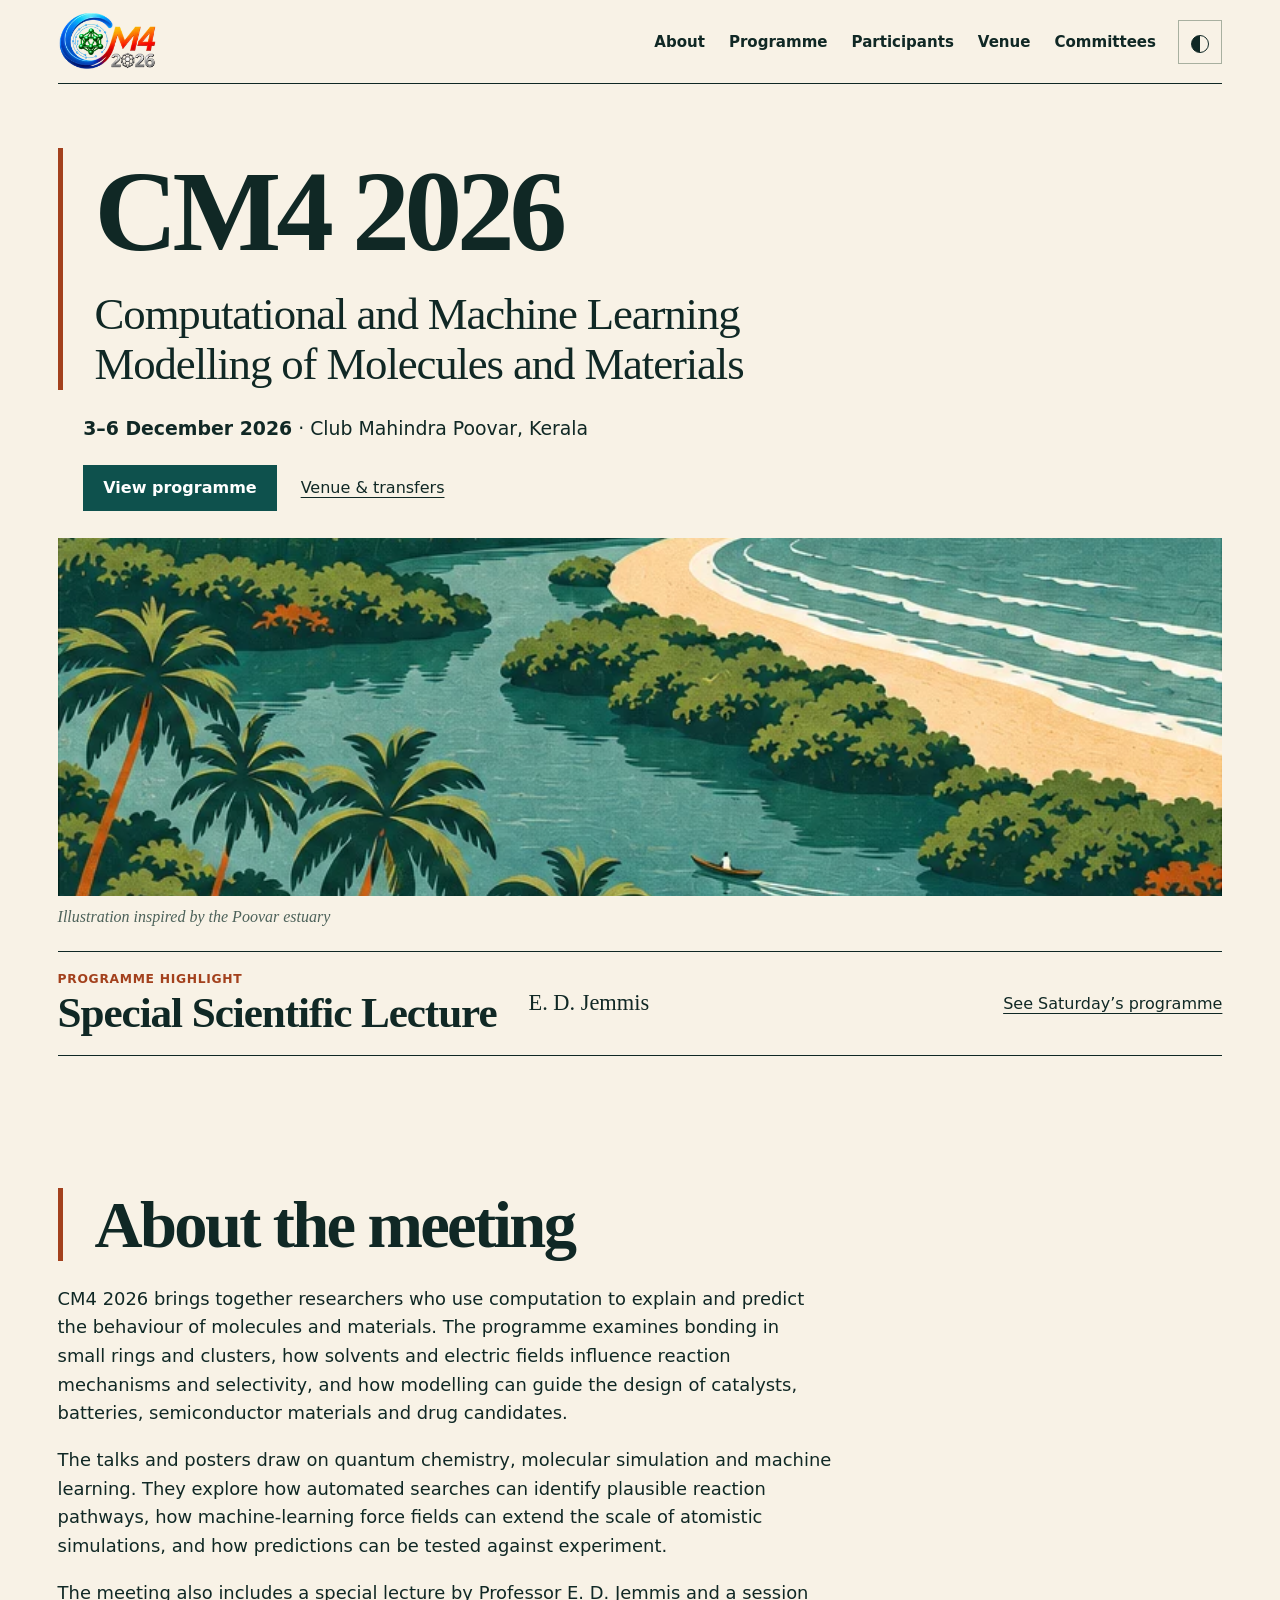
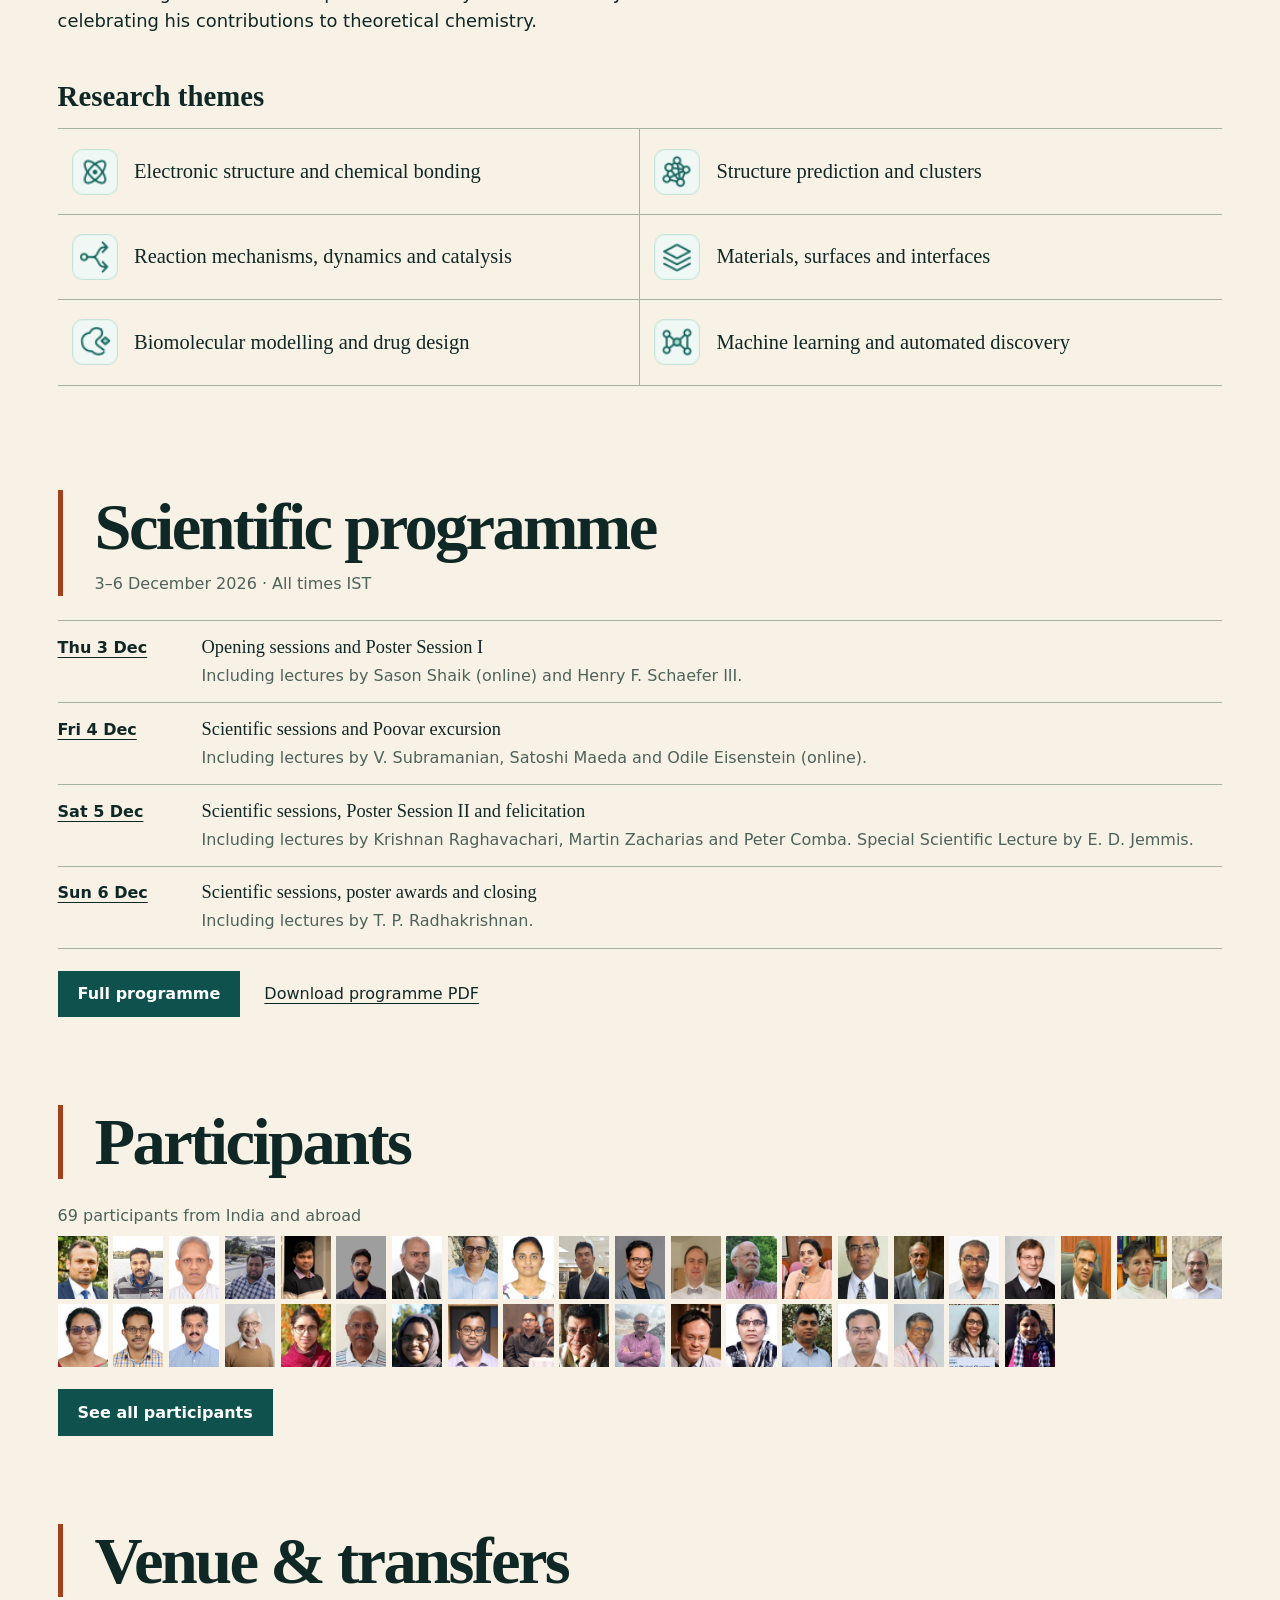
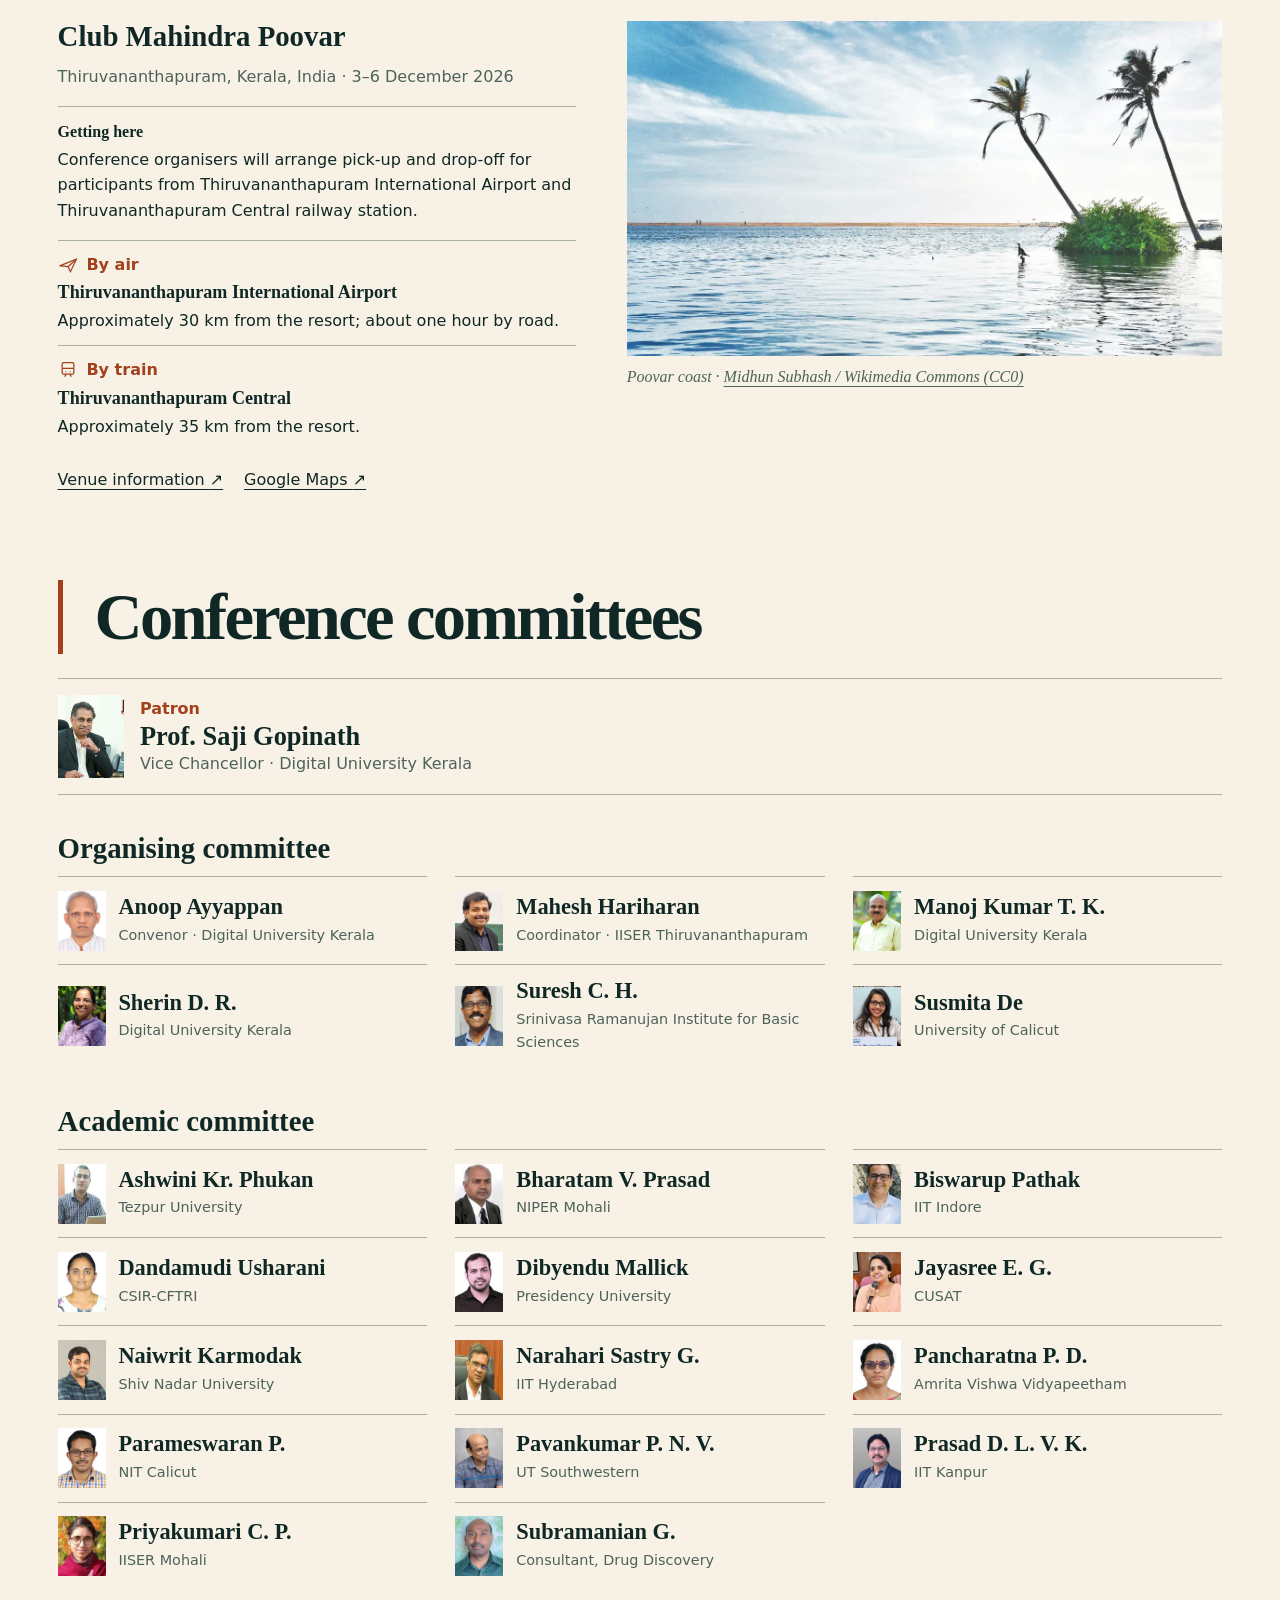
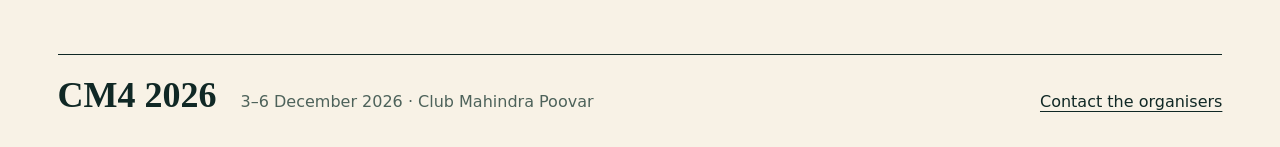
==== commit 54db582d: "Remove organiser and invitation line from the front-page hero Co-Authored-By: Claude Opus 5.5 <norep" ====
--- a/index.html
+++ b/index.html
@@ -48,7 +48,7 @@
 }
 </script><script>try{document.documentElement.dataset.theme=localStorage.getItem('cm4-theme')||(matchMedia('(prefers-color-scheme: dark)').matches?'dark':'light')}catch{}</script><link rel="stylesheet" href="/editorial.css?v=20261128-3"><script src="/editorial.js?v=20261128-3" defer></script></head><body><a class="skip-link" href="#main">Skip to content</a><header class="masthead"><a class="brand" href="/" aria-label="CM4 2026 homepage"><img src="/logo.svg" alt="CM4 2026" width="180" height="180"></a><nav aria-label="Primary navigation"><a href="#about">About</a><a href="/programme/">Programme</a><a href="/participants/">Participants</a><a href="#venue">Venue</a><a href="#committees">Committees</a></nav><button type="button" class="edition-theme" data-theme-toggle aria-label="Switch colour theme" hidden><span aria-hidden="true">◐</span></button></header><main class="edition-main" id="main">
 <section class="home-hero" id="top"><div class="edition-title"><h1>CM4 2026</h1><p class="conference-name">Computational and Machine Learning Modelling of Molecules and Materials</p></div>
-<p class="hero-details"><strong>3–6 December 2026</strong> · Club Mahindra Poovar, Kerala<br>Organised by Digital University Kerala · By invitation</p>
+<p class="hero-details"><strong>3–6 December 2026</strong> · Club Mahindra Poovar, Kerala</p>
 <div class="edition-actions"><a class="edition-button" href="#programme">View programme</a><a href="#venue">Venue &amp; transfers</a></div>
 <figure class="hero-print"><img src="assets/poovar-editorial.webp" width="782" height="383" alt="Print-style illustration of a sand spit between the Poovar backwaters and the Arabian Sea" fetchpriority="high"><figcaption>Illustration inspired by the Poovar estuary</figcaption></figure></section>
 <section class="home-feature" aria-labelledby="lecture"><div><p class="kicker">Programme highlight</p><h2 id="lecture">Special Scientific Lecture</h2></div><p>E. D. Jemmis</p><a href="/programme/#saturday">See Saturday’s programme</a></section>
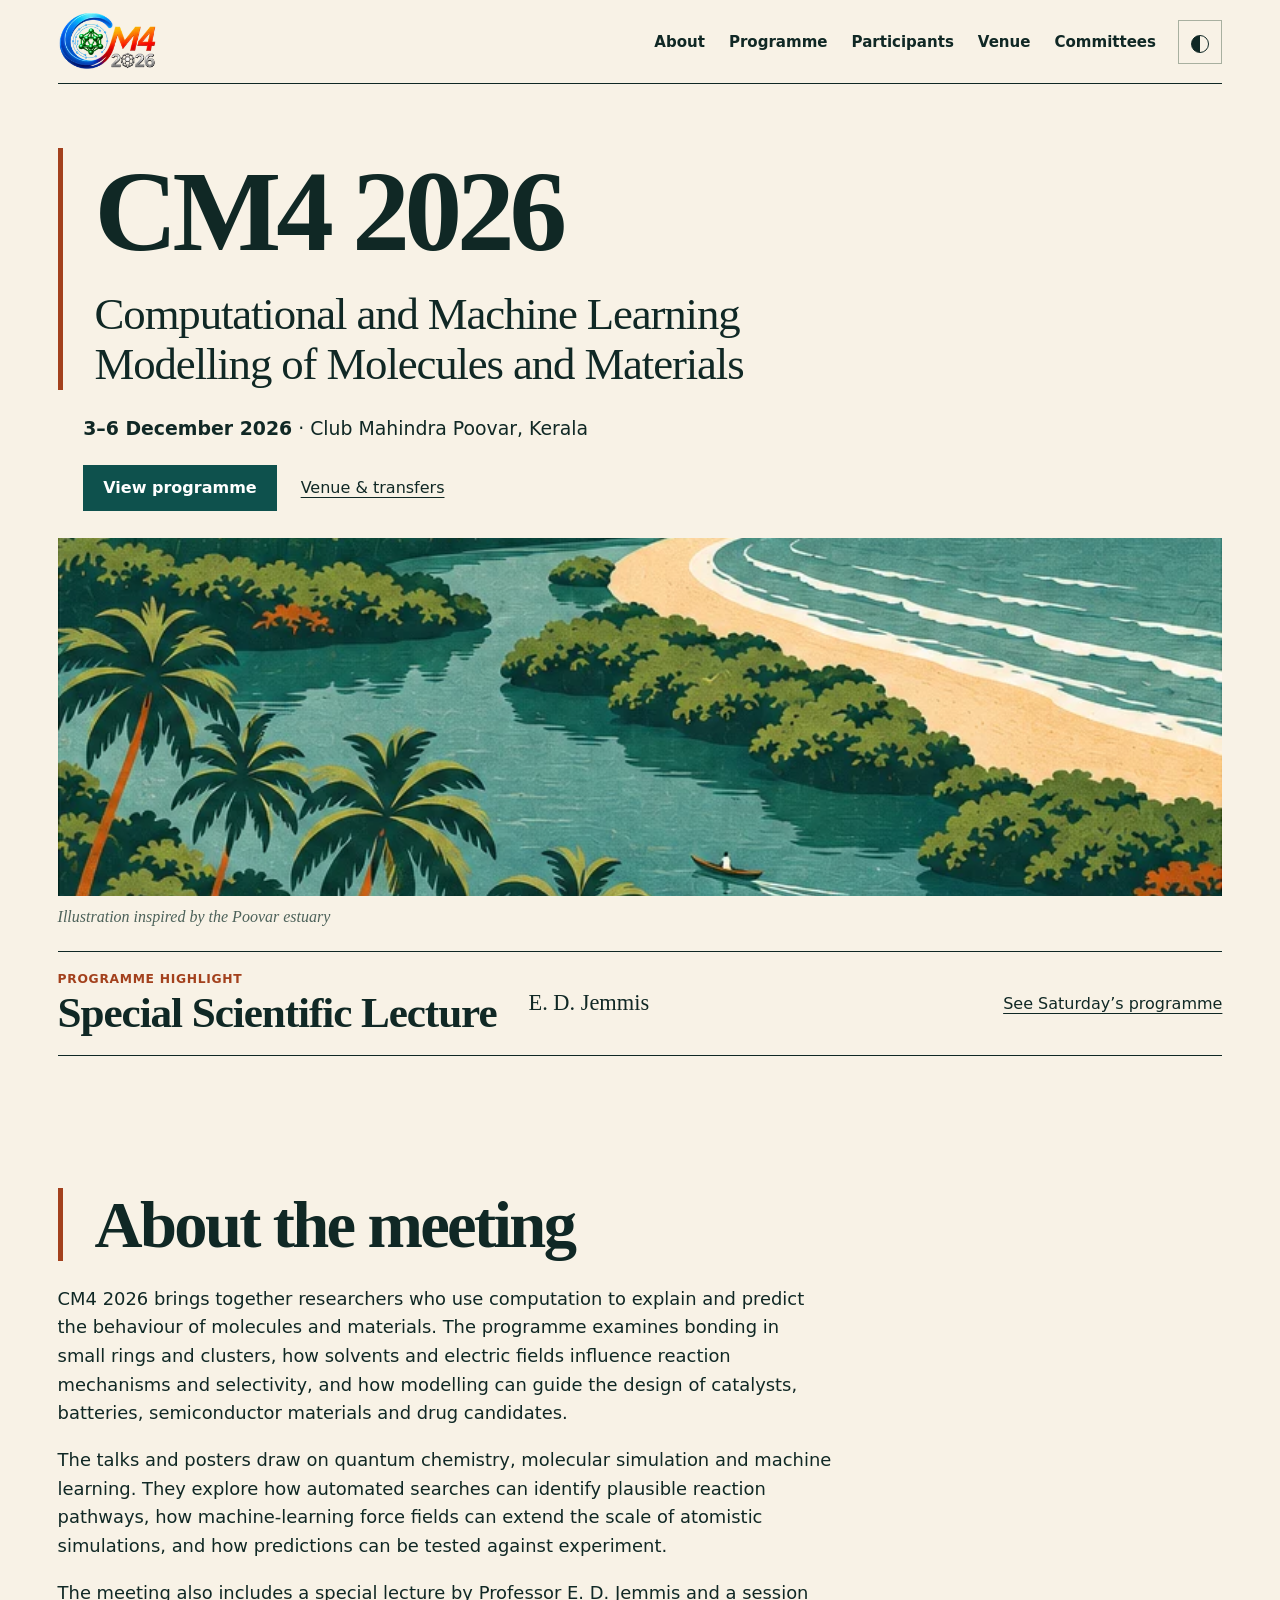
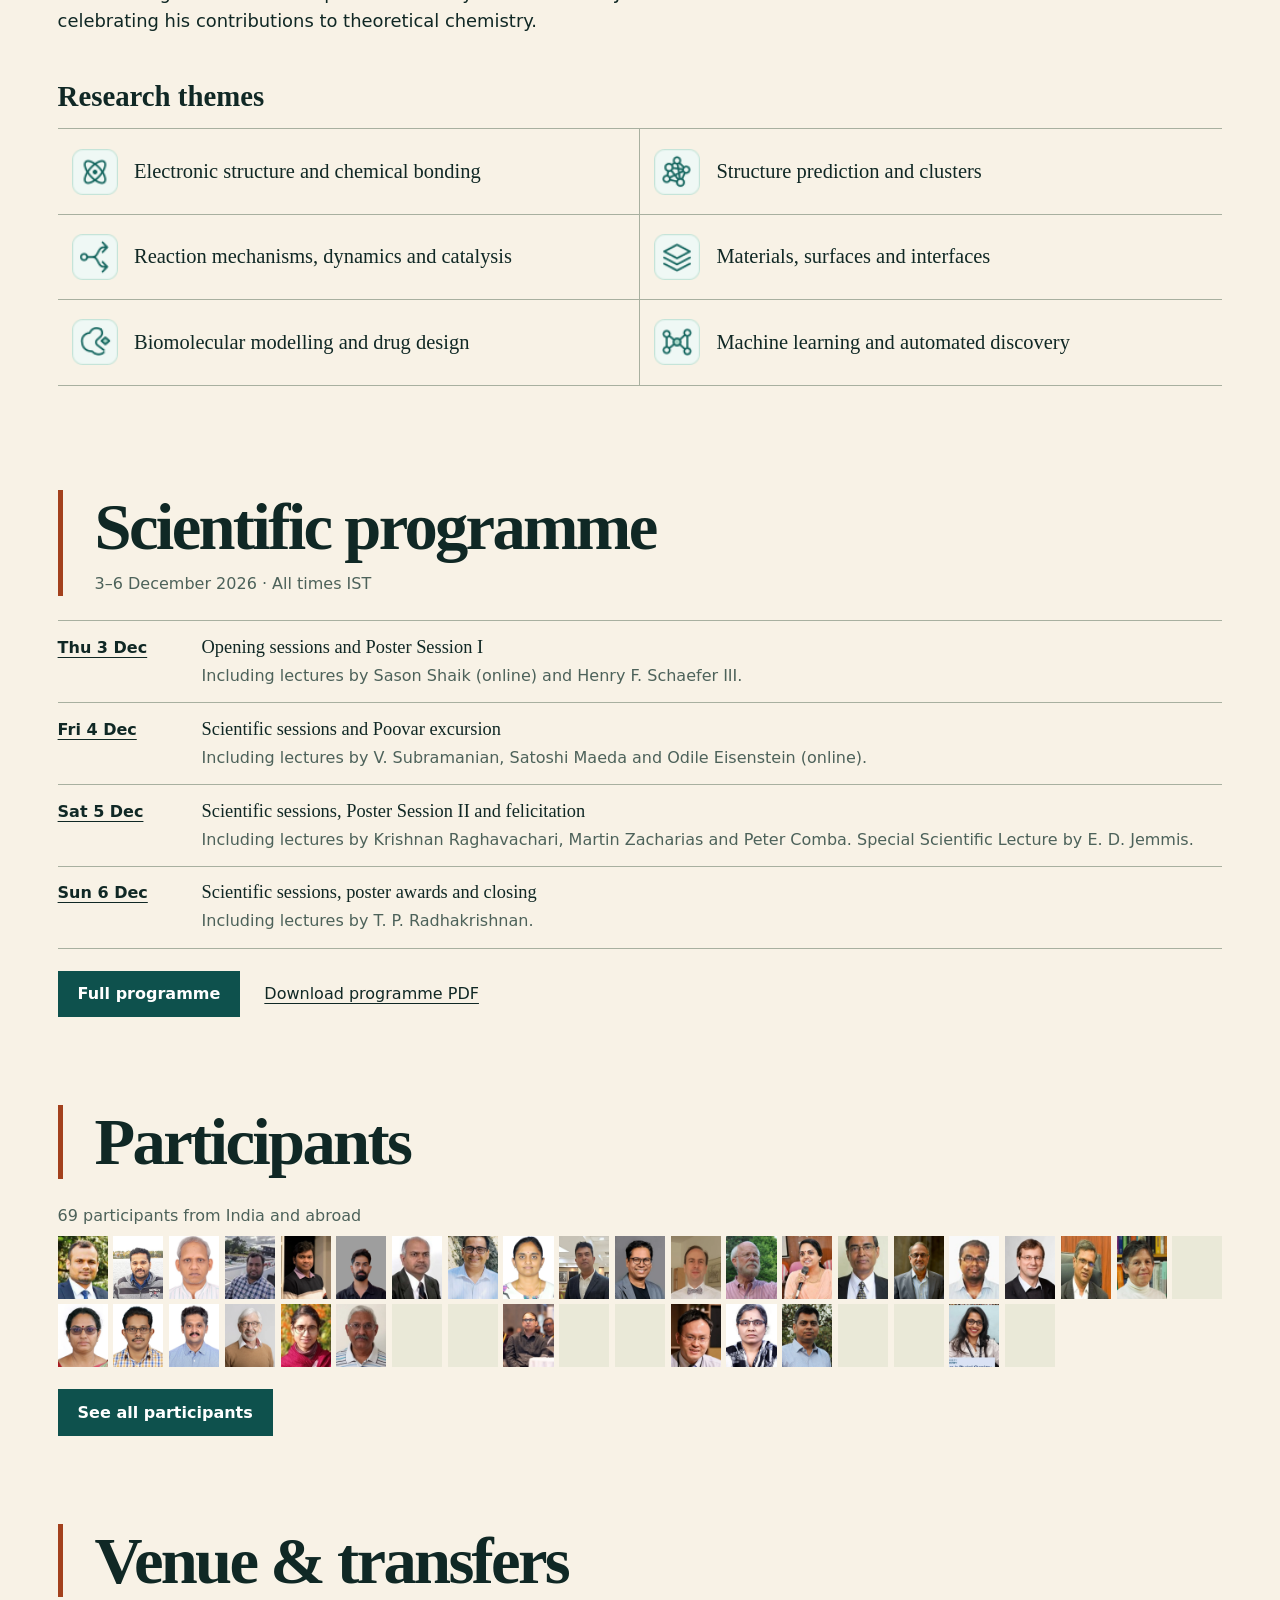
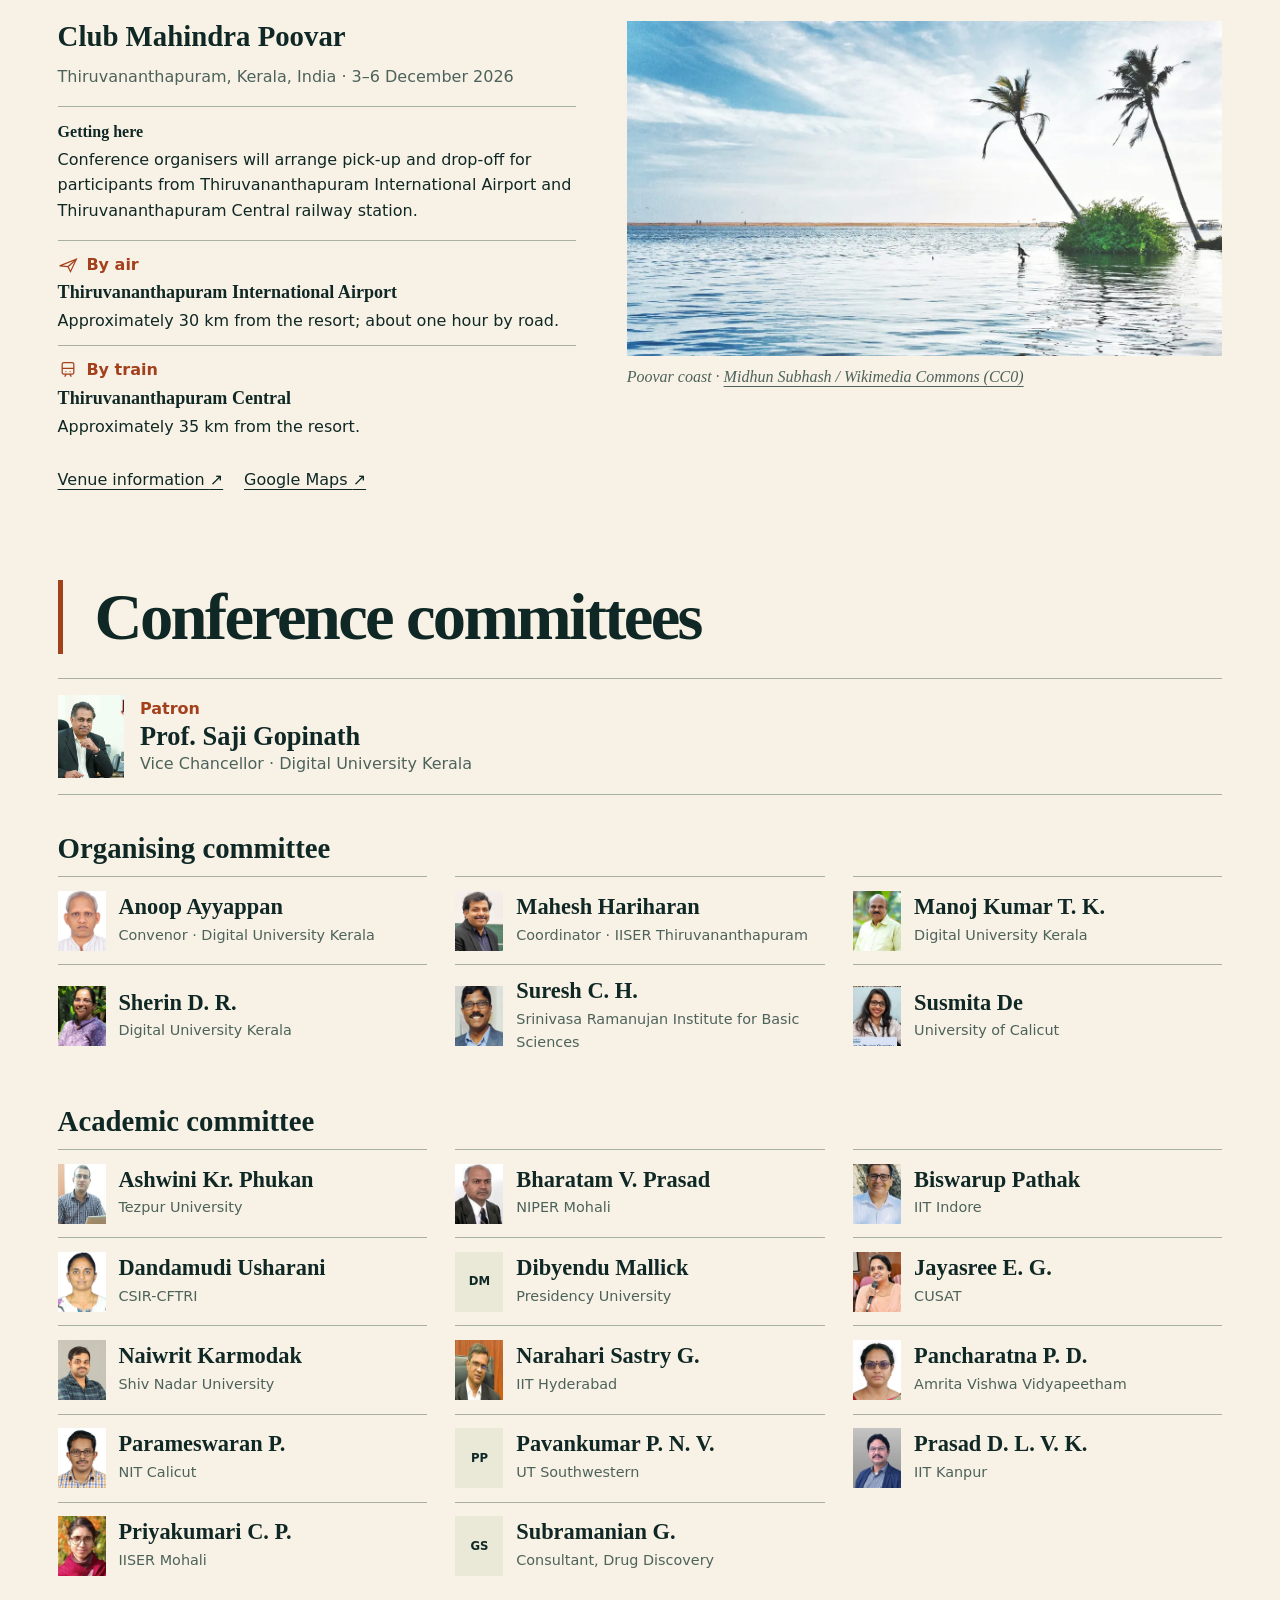
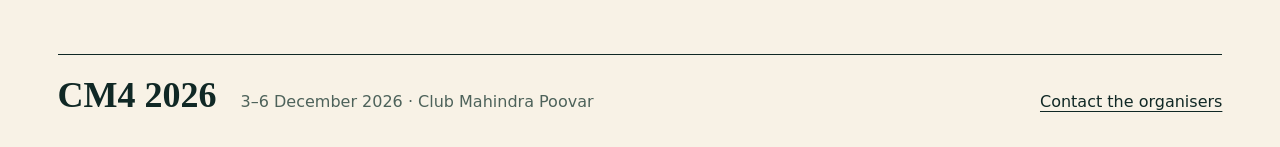
==== commit 4b99a8cc: "Fix oversized participant names and programme session titles The restored pages use h2/h3 again; ext" ====
--- a/index.html
+++ b/index.html
@@ -46,7 +46,7 @@
     "url": "https://duk.ac.in/"
   }
 }
-</script><script>try{document.documentElement.dataset.theme=localStorage.getItem('cm4-theme')||(matchMedia('(prefers-color-scheme: dark)').matches?'dark':'light')}catch{}</script><link rel="stylesheet" href="/editorial.css?v=20261128-3"><script src="/editorial.js?v=20261128-3" defer></script></head><body><a class="skip-link" href="#main">Skip to content</a><header class="masthead"><a class="brand" href="/" aria-label="CM4 2026 homepage"><img src="/logo.svg" alt="CM4 2026" width="180" height="180"></a><nav aria-label="Primary navigation"><a href="#about">About</a><a href="/programme/">Programme</a><a href="/participants/">Participants</a><a href="#venue">Venue</a><a href="#committees">Committees</a></nav><button type="button" class="edition-theme" data-theme-toggle aria-label="Switch colour theme" hidden><span aria-hidden="true">◐</span></button></header><main class="edition-main" id="main">
+</script><script>try{document.documentElement.dataset.theme=localStorage.getItem('cm4-theme')||(matchMedia('(prefers-color-scheme: dark)').matches?'dark':'light')}catch{}</script><link rel="stylesheet" href="/editorial.css?v=20261128-4"><script src="/editorial.js?v=20261128-4" defer></script></head><body><a class="skip-link" href="#main">Skip to content</a><header class="masthead"><a class="brand" href="/" aria-label="CM4 2026 homepage"><img src="/logo.svg" alt="CM4 2026" width="180" height="180"></a><nav aria-label="Primary navigation"><a href="#about">About</a><a href="/programme/">Programme</a><a href="/participants/">Participants</a><a href="#venue">Venue</a><a href="#committees">Committees</a></nav><button type="button" class="edition-theme" data-theme-toggle aria-label="Switch colour theme" hidden><span aria-hidden="true">◐</span></button></header><main class="edition-main" id="main">
 <section class="home-hero" id="top"><div class="edition-title"><h1>CM4 2026</h1><p class="conference-name">Computational and Machine Learning Modelling of Molecules and Materials</p></div>
 <p class="hero-details"><strong>3–6 December 2026</strong> · Club Mahindra Poovar, Kerala</p>
 <div class="edition-actions"><a class="edition-button" href="#programme">View programme</a><a href="#venue">Venue &amp; transfers</a></div>
--- a/editorial.css
+++ b/editorial.css
@@ -23,9 +23,9 @@
 .about-prose{max-width:68ch;font-size:1.12rem;margin-bottom:2.8rem}.theme-list{display:grid;grid-template-columns:repeat(2,minmax(0,1fr));list-style:none;padding:0;border-top:1px solid var(--rule)}.theme-list li{display:flex;align-items:center;gap:1rem;border-bottom:1px solid var(--rule);padding:1.2rem .9rem;font:1.28rem/1.35 var(--serif)}.theme-list li:nth-child(odd){border-right:1px solid var(--rule)}.theme-list img{width:46px;height:46px;object-fit:contain;flex:none}
 .venue-layout-new{display:grid;grid-template-columns:1fr 1.15fr;gap:clamp(1.25rem,4vw,3.75rem);align-items:start}.venue-layout-new img{width:100%;height:auto}.venue-meta,.affiliation,.detail,.day-note{color:var(--muted)}.travel-block{border-top:1px solid var(--rule);padding-top:1rem}.travel-card{border-top:1px solid var(--rule);padding:.7rem 0}.travel-card p{margin:0}.travel-card h5{margin:.35rem 0;font-size:1.13rem}.travel-label{display:flex;align-items:center;color:var(--accent);gap:.55rem;font-weight:700}.venue-links{display:flex;flex-wrap:wrap;gap:1.3rem;margin-top:1rem}
 .directory-search{margin:1.5rem 0}.directory-search label{display:block;font-weight:650;margin-bottom:.35rem}.directory-search input{width:min(100%,28rem);border:1px solid var(--rule);border-radius:0;background:var(--paper);color:var(--ink);font:inherit;padding:.65rem .8rem}.directory-search p{margin:.3rem 0;color:var(--muted)}
-.participant-directory-grid,.person-list{display:grid;gap:0 1.8rem;grid-template-columns:repeat(2,minmax(0,1fr))}.participant-directory-group{margin-top:1.5rem}.person-list{grid-template-columns:repeat(3,minmax(0,1fr))}.participant-directory-card,.person-card{border-top:1px solid var(--rule);padding:.85rem 0;display:flex;align-items:center;gap:.8rem;text-decoration:none;min-width:0;overflow-wrap:anywhere}.participant-directory-card:target{background:var(--soft)}.participant-directory-copy h3,.person-card h4{font-size:clamp(1rem,2.3vw,1.4rem);margin:0 0 .25rem}.participant-directory-copy p,.person-card p{margin:0;color:var(--muted);font-size:.9rem}.profile-arrow{margin-left:auto;align-self:flex-start}.portrait,.participant-directory-portrait,.patron-portrait{position:relative;display:grid;place-items:center;flex:none;width:3rem;aspect-ratio:4/5;background:var(--soft);font-weight:700;font-size:.73rem}.portrait img,.participant-directory-portrait img,.patron-portrait img{position:absolute;inset:0;width:100%;height:100%;object-fit:cover}.participant-student-list{padding:0;list-style:none}.participant-student-list li{border-top:1px solid var(--rule);padding:.6rem 0;display:flex;gap:.4rem 1.2rem;flex-wrap:wrap}.participant-student-list span{color:var(--muted)}
+.participant-directory-grid,.person-list{display:grid;gap:0 1.8rem;grid-template-columns:repeat(2,minmax(0,1fr))}.participant-directory-group{margin-top:1.5rem}.person-list{grid-template-columns:repeat(3,minmax(0,1fr))}.participant-directory-card,.person-card{border-top:1px solid var(--rule);padding:.85rem 0;display:flex;align-items:center;gap:.8rem;text-decoration:none;min-width:0;overflow-wrap:anywhere}.participant-directory-card:target{background:var(--soft)}.participant-directory-copy h2,.participant-directory-copy h3,.person-card h4{font-size:clamp(1rem,2.3vw,1.4rem);margin:0 0 .25rem}.participant-directory-copy p,.person-card p{margin:0;color:var(--muted);font-size:.9rem}.profile-arrow{margin-left:auto;align-self:flex-start}.portrait,.participant-directory-portrait,.patron-portrait{position:relative;display:grid;place-items:center;flex:none;width:3rem;aspect-ratio:4/5;background:var(--soft);font-weight:700;font-size:.73rem}.portrait img,.participant-directory-portrait img,.patron-portrait img{position:absolute;inset:0;width:100%;height:100%;object-fit:cover}.participant-student-list{padding:0;list-style:none}.participant-student-list li{border-top:1px solid var(--rule);padding:.6rem 0;display:flex;gap:.4rem 1.2rem;flex-wrap:wrap}.participant-student-list span{color:var(--muted)}
 .patron{border-block:1px solid var(--rule);padding:1rem 0;display:flex;gap:1rem;align-items:center}.patron-copy p,.patron-copy h3{margin:0}.patron-copy p{color:var(--accent);font-weight:700}.patron-copy h3{font-size:1.65rem}.patron-copy span{color:var(--muted)}.patron-portrait{width:4.15rem}.committee-block{margin-top:2.4rem}
-.edition-download{display:inline-block;margin-bottom:1.3rem;font-weight:650}.day-nav{border-block:1px solid var(--ink);display:grid;grid-template-columns:repeat(4,1fr);text-align:center;margin-bottom:2rem}.day-nav a{padding:.75rem .2rem;font-weight:700}.day-nav span{color:var(--muted);font-weight:400}.day{scroll-margin-top:1rem;margin-bottom:3rem}.day:target .day-name{color:var(--accent)}.day-header{border-bottom:1px solid var(--ink);padding-bottom:.75rem}.day-note{margin:.35rem 0 0}.schedule,.talks,.poster-list{list-style:none;padding:0;margin:0}.entry,.talk,.poster-list li{display:grid;grid-template-columns:8rem minmax(0,1fr);gap:.8rem;padding:.75rem .5rem;border-bottom:1px solid var(--rule)}.schedule h4{margin:0;font-size:1.2rem}.schedule time,.poster-number{font-variant-numeric:tabular-nums;font-weight:700}.session-heading,.entry-break{background:var(--soft)}.talk-title,.detail{display:block;margin-top:.12rem}.talk-title{line-height:1.45}.affiliation,.detail{font-size:.94rem}.poster-fold summary{cursor:pointer;color:var(--accent);font-weight:700;margin-top:.45rem}.poster-list li{grid-template-columns:2.5rem minmax(0,1fr)}.entry>*,.talk>*{min-width:0;overflow-wrap:anywhere}
+.edition-download{display:inline-block;margin-bottom:1.3rem;font-weight:650}.day-nav{border-block:1px solid var(--ink);display:grid;grid-template-columns:repeat(4,1fr);text-align:center;margin-bottom:2rem}.day-nav a{padding:.75rem .2rem;font-weight:700}.day-nav span{color:var(--muted);font-weight:400}.day{scroll-margin-top:1rem;margin-bottom:3rem}.day:target .day-name{color:var(--accent)}.day-header{border-bottom:1px solid var(--ink);padding-bottom:.75rem}.day-note{margin:.35rem 0 0}.schedule,.talks,.poster-list{list-style:none;padding:0;margin:0}.entry,.talk,.poster-list li{display:grid;grid-template-columns:8rem minmax(0,1fr);gap:.8rem;padding:.75rem .5rem;border-bottom:1px solid var(--rule)}.schedule h3,.schedule h4{margin:0;font-size:1.2rem}.schedule time,.poster-number{font-variant-numeric:tabular-nums;font-weight:700}.session-heading,.entry-break{background:var(--soft)}.talk-title,.detail{display:block;margin-top:.12rem}.talk-title{line-height:1.45}.affiliation,.detail{font-size:.94rem}.poster-fold summary{cursor:pointer;color:var(--accent);font-weight:700;margin-top:.45rem}.poster-list li{grid-template-columns:2.5rem minmax(0,1fr)}.entry>*,.talk>*{min-width:0;overflow-wrap:anywhere}
 .edition-footer{border-top:1px solid var(--ink);display:flex;align-items:baseline;flex-wrap:wrap;gap:.7rem 1.5rem;padding:1.4rem 0 2rem}.edition-footer p{margin:0;color:var(--muted)}.edition-footer>a:last-child{margin-left:auto}
 .profile-arrow{display:none}
 @media(max-width:780px){.person-list{grid-template-columns:repeat(2,minmax(0,1fr))}.masthead{flex-wrap:wrap}.masthead nav{order:3;flex-basis:100%;margin:0}.edition-theme{margin-left:auto}.venue-layout-new{grid-template-columns:1fr}.hero-print img{aspect-ratio:2/1}}
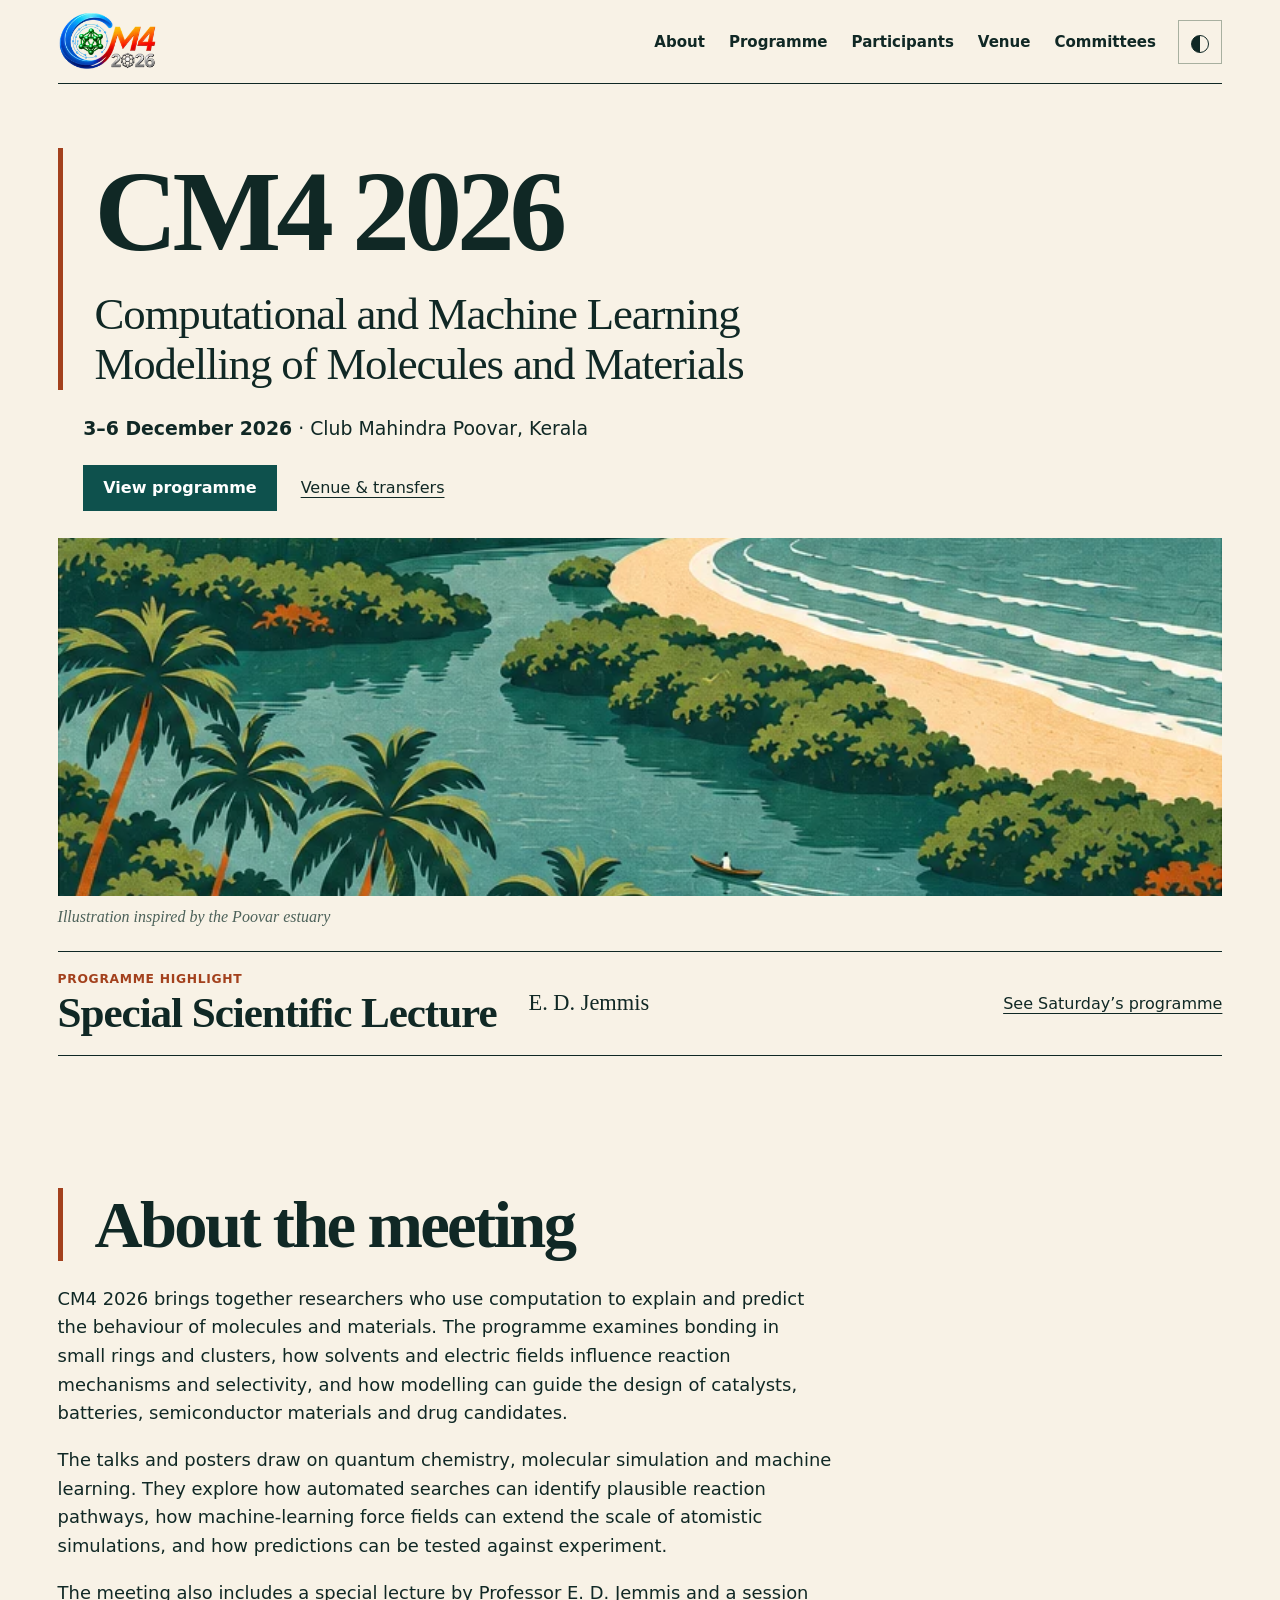
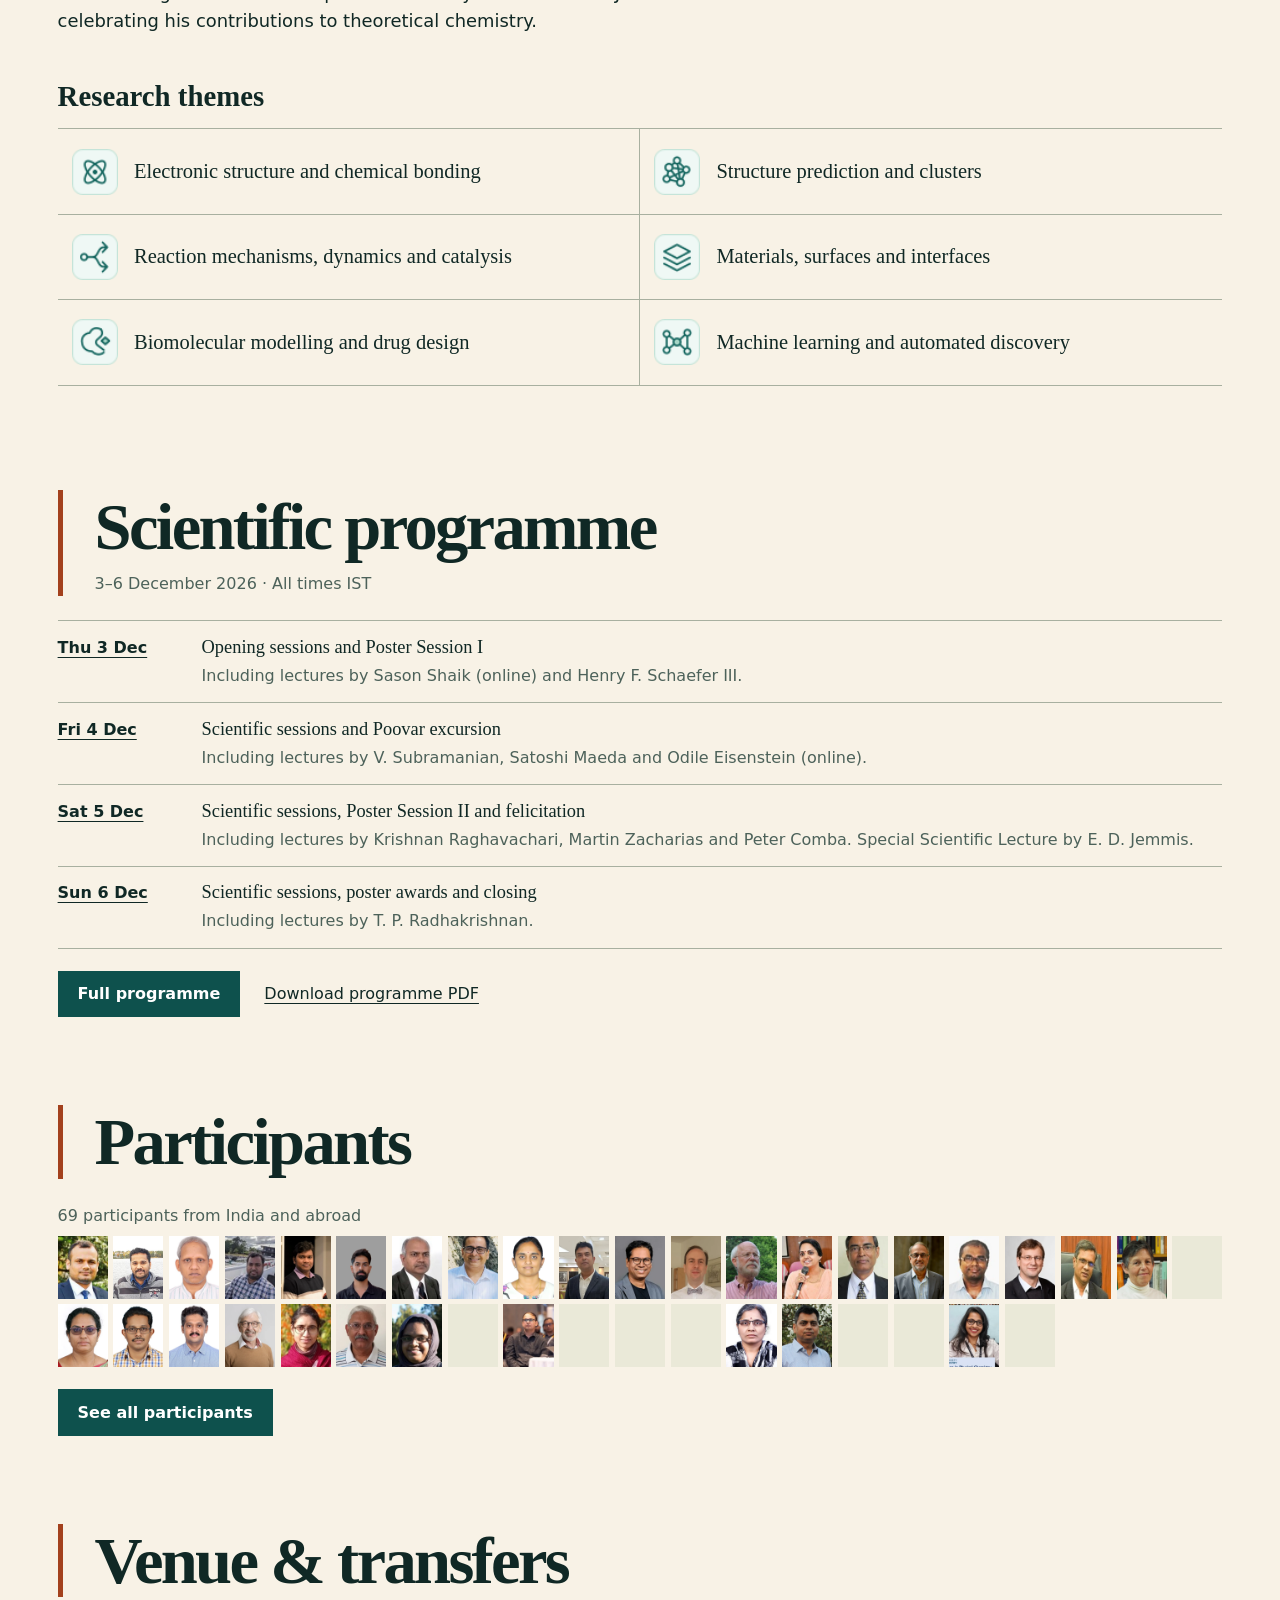
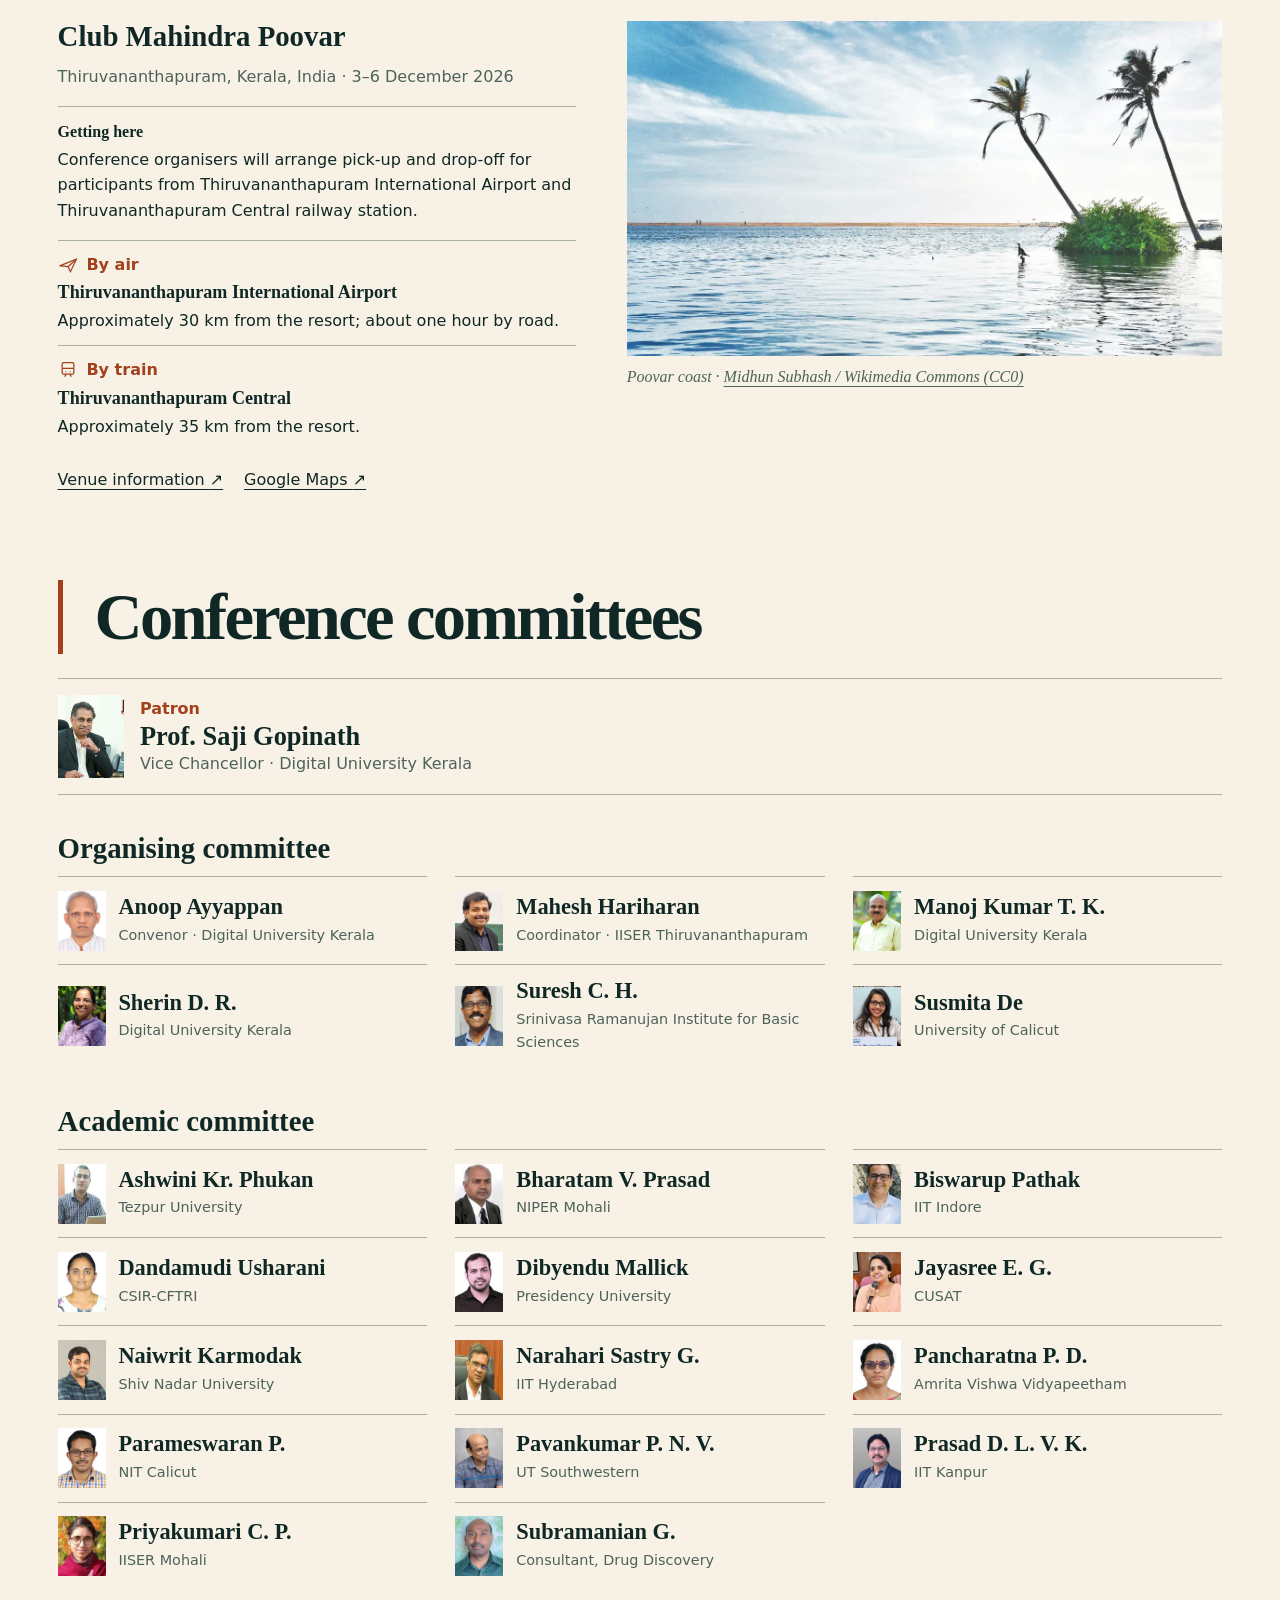
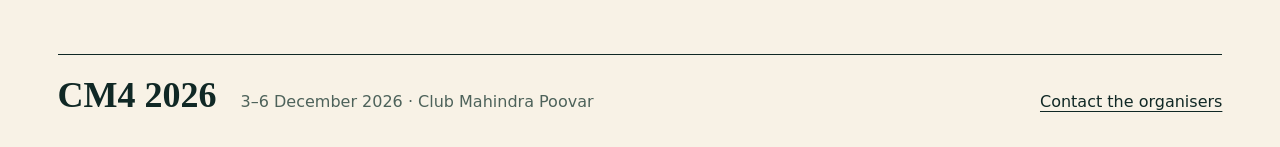
==== commit 3f0759d2: "Group participants with headings; give Arul Murugan a 25-minute talk - Participants page: Faculty an" ====
--- a/index.html
+++ b/index.html
@@ -46,7 +46,7 @@
     "url": "https://duk.ac.in/"
   }
 }
-</script><script>try{document.documentElement.dataset.theme=localStorage.getItem('cm4-theme')||(matchMedia('(prefers-color-scheme: dark)').matches?'dark':'light')}catch{}</script><link rel="stylesheet" href="/editorial.css?v=20261128-4"><script src="/editorial.js?v=20261128-4" defer></script></head><body><a class="skip-link" href="#main">Skip to content</a><header class="masthead"><a class="brand" href="/" aria-label="CM4 2026 homepage"><img src="/logo.svg" alt="CM4 2026" width="180" height="180"></a><nav aria-label="Primary navigation"><a href="#about">About</a><a href="/programme/">Programme</a><a href="/participants/">Participants</a><a href="#venue">Venue</a><a href="#committees">Committees</a></nav><button type="button" class="edition-theme" data-theme-toggle aria-label="Switch colour theme" hidden><span aria-hidden="true">◐</span></button></header><main class="edition-main" id="main">
+</script><script>try{document.documentElement.dataset.theme=localStorage.getItem('cm4-theme')||(matchMedia('(prefers-color-scheme: dark)').matches?'dark':'light')}catch{}</script><link rel="stylesheet" href="/editorial.css?v=20261128-5"><script src="/editorial.js?v=20261128-5" defer></script></head><body><a class="skip-link" href="#main">Skip to content</a><header class="masthead"><a class="brand" href="/" aria-label="CM4 2026 homepage"><img src="/logo.svg" alt="CM4 2026" width="180" height="180"></a><nav aria-label="Primary navigation"><a href="#about">About</a><a href="/programme/">Programme</a><a href="/participants/">Participants</a><a href="#venue">Venue</a><a href="#committees">Committees</a></nav><button type="button" class="edition-theme" data-theme-toggle aria-label="Switch colour theme" hidden><span aria-hidden="true">◐</span></button></header><main class="edition-main" id="main">
 <section class="home-hero" id="top"><div class="edition-title"><h1>CM4 2026</h1><p class="conference-name">Computational and Machine Learning Modelling of Molecules and Materials</p></div>
 <p class="hero-details"><strong>3–6 December 2026</strong> · Club Mahindra Poovar, Kerala</p>
 <div class="edition-actions"><a class="edition-button" href="#programme">View programme</a><a href="#venue">Venue &amp; transfers</a></div>
--- a/editorial.css
+++ b/editorial.css
@@ -53,3 +53,16 @@
 .photo-strip{list-style:none;padding:0;margin:.4rem 0 0;display:grid;grid-template-columns:repeat(auto-fill,minmax(3.1rem,1fr));gap:.35rem}
 .photo-strip a{display:block;aspect-ratio:4/5;background:var(--soft)}.photo-strip img{width:100%;height:100%;object-fit:cover}
 @media(max-width:540px){.day-highlights li{grid-template-columns:1fr}.photo-strip li:nth-child(n+25){display:none}}
+
+/* Participant groups */
+.participant-group{margin-top:2.4rem}
+.participant-group>h2{display:flex;align-items:baseline;gap:.6rem;font-size:clamp(1.45rem,2.8vw,1.95rem);border-bottom:2px solid var(--ink);padding-bottom:.45rem;margin:0}
+.participant-group>h2 span{font:600 .9rem var(--sans);color:var(--muted)}
+.participant-group>.participant-directory-grid>.participant-directory-card:nth-child(-n+2){border-top:0}
+.participant-group-research .participant-directory-grid{grid-template-columns:repeat(3,minmax(0,1fr));gap:.6rem;padding-top:.9rem}
+.participant-group-research .participant-directory-card{border:0!important;border-left:3px solid var(--accent)!important;background:var(--soft);padding:.7rem .85rem}
+.participant-group-research .participant-directory-copy h3{font-size:1.12rem}
+.participant-group-students .participant-student-list{margin:0}
+.participant-group-students .participant-student-list li:first-child{border-top:0}
+@media(max-width:780px){.participant-group-research .participant-directory-grid{grid-template-columns:repeat(2,minmax(0,1fr))}}
+@media(max-width:540px){.participant-group-research .participant-directory-grid{grid-template-columns:1fr}}
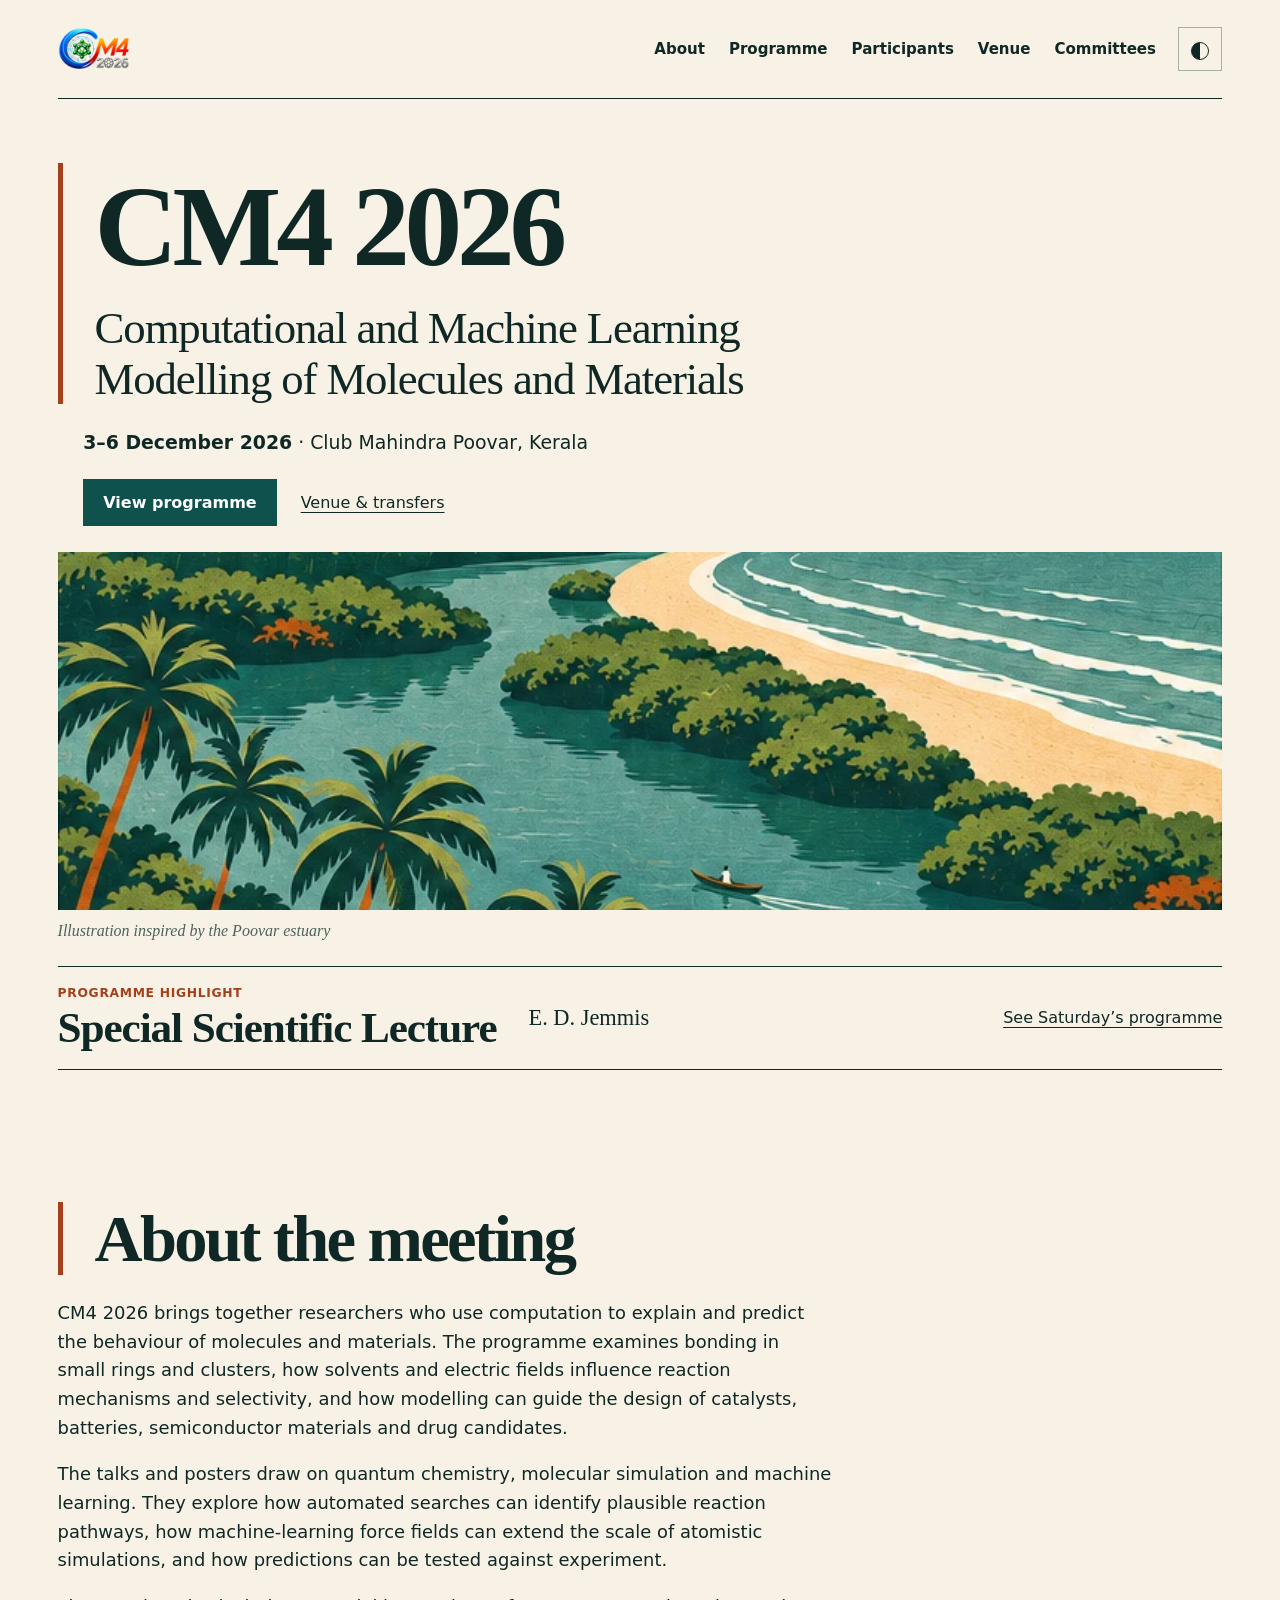
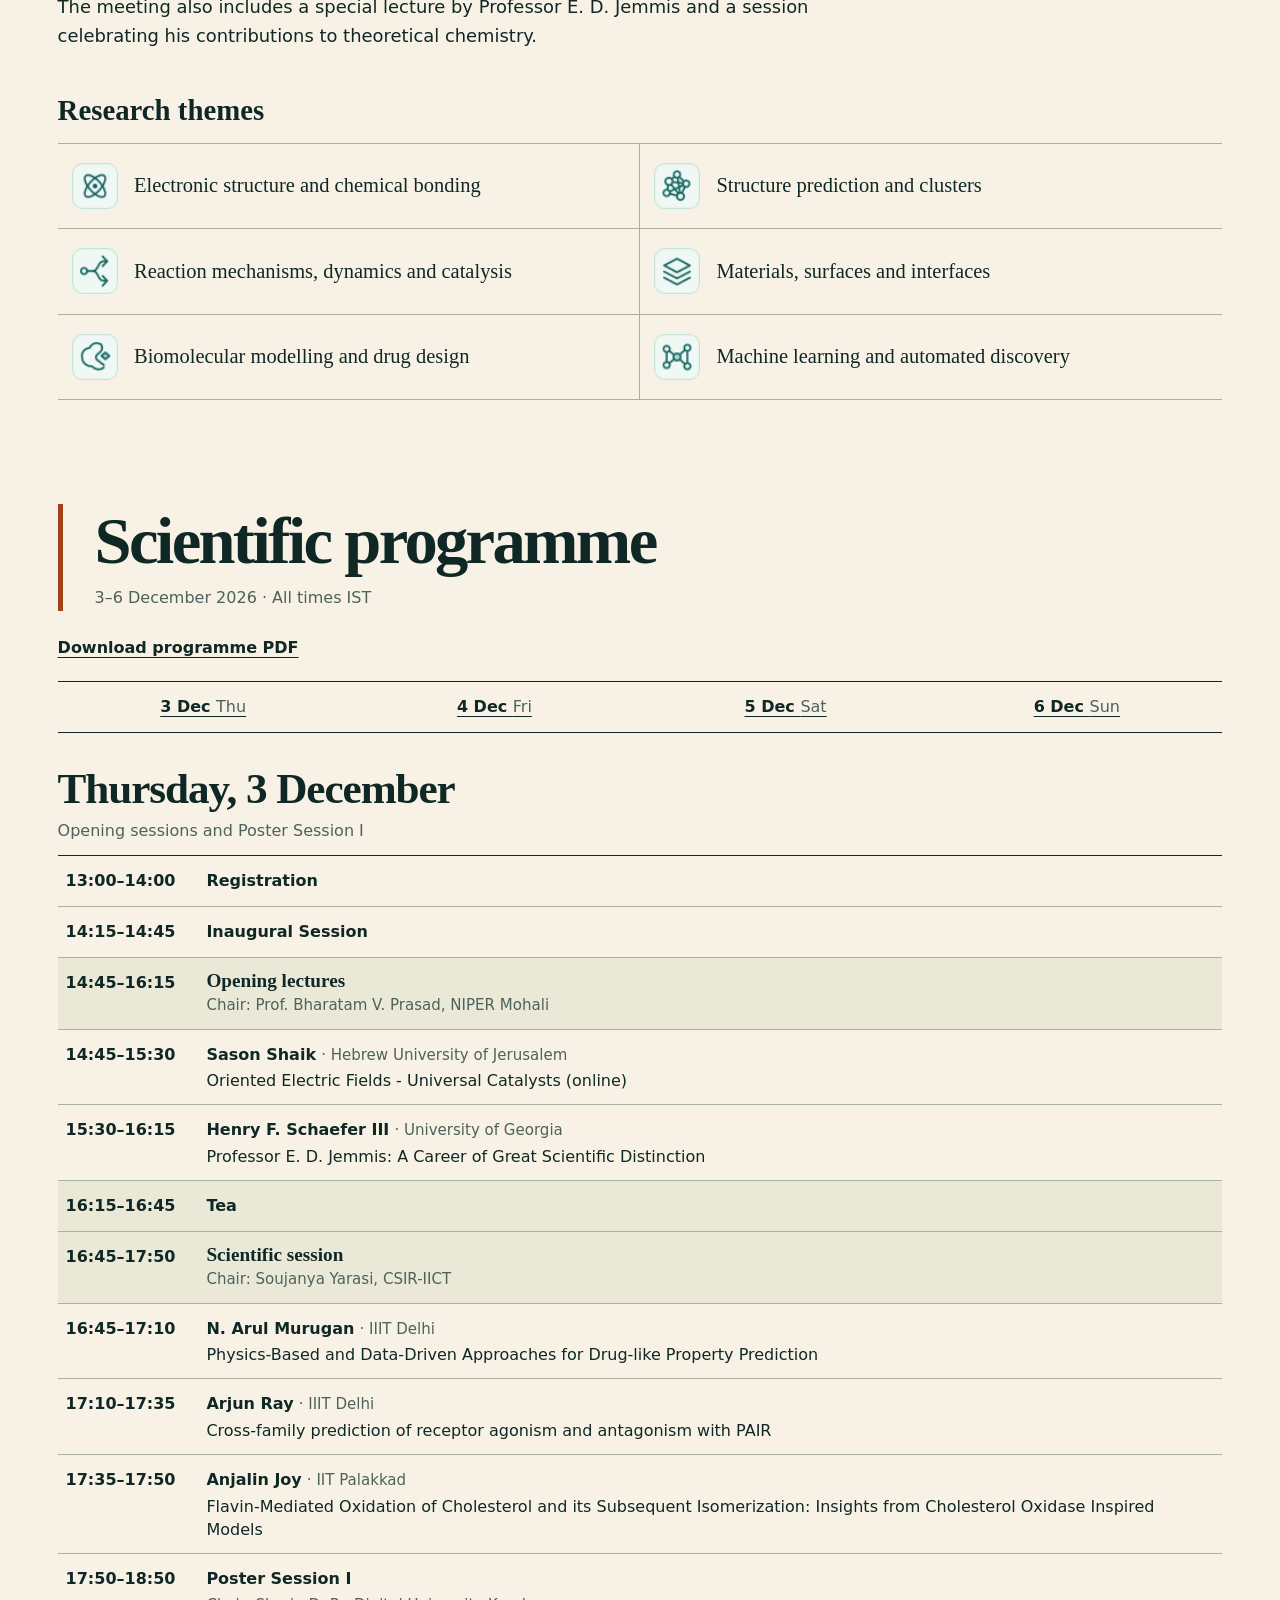
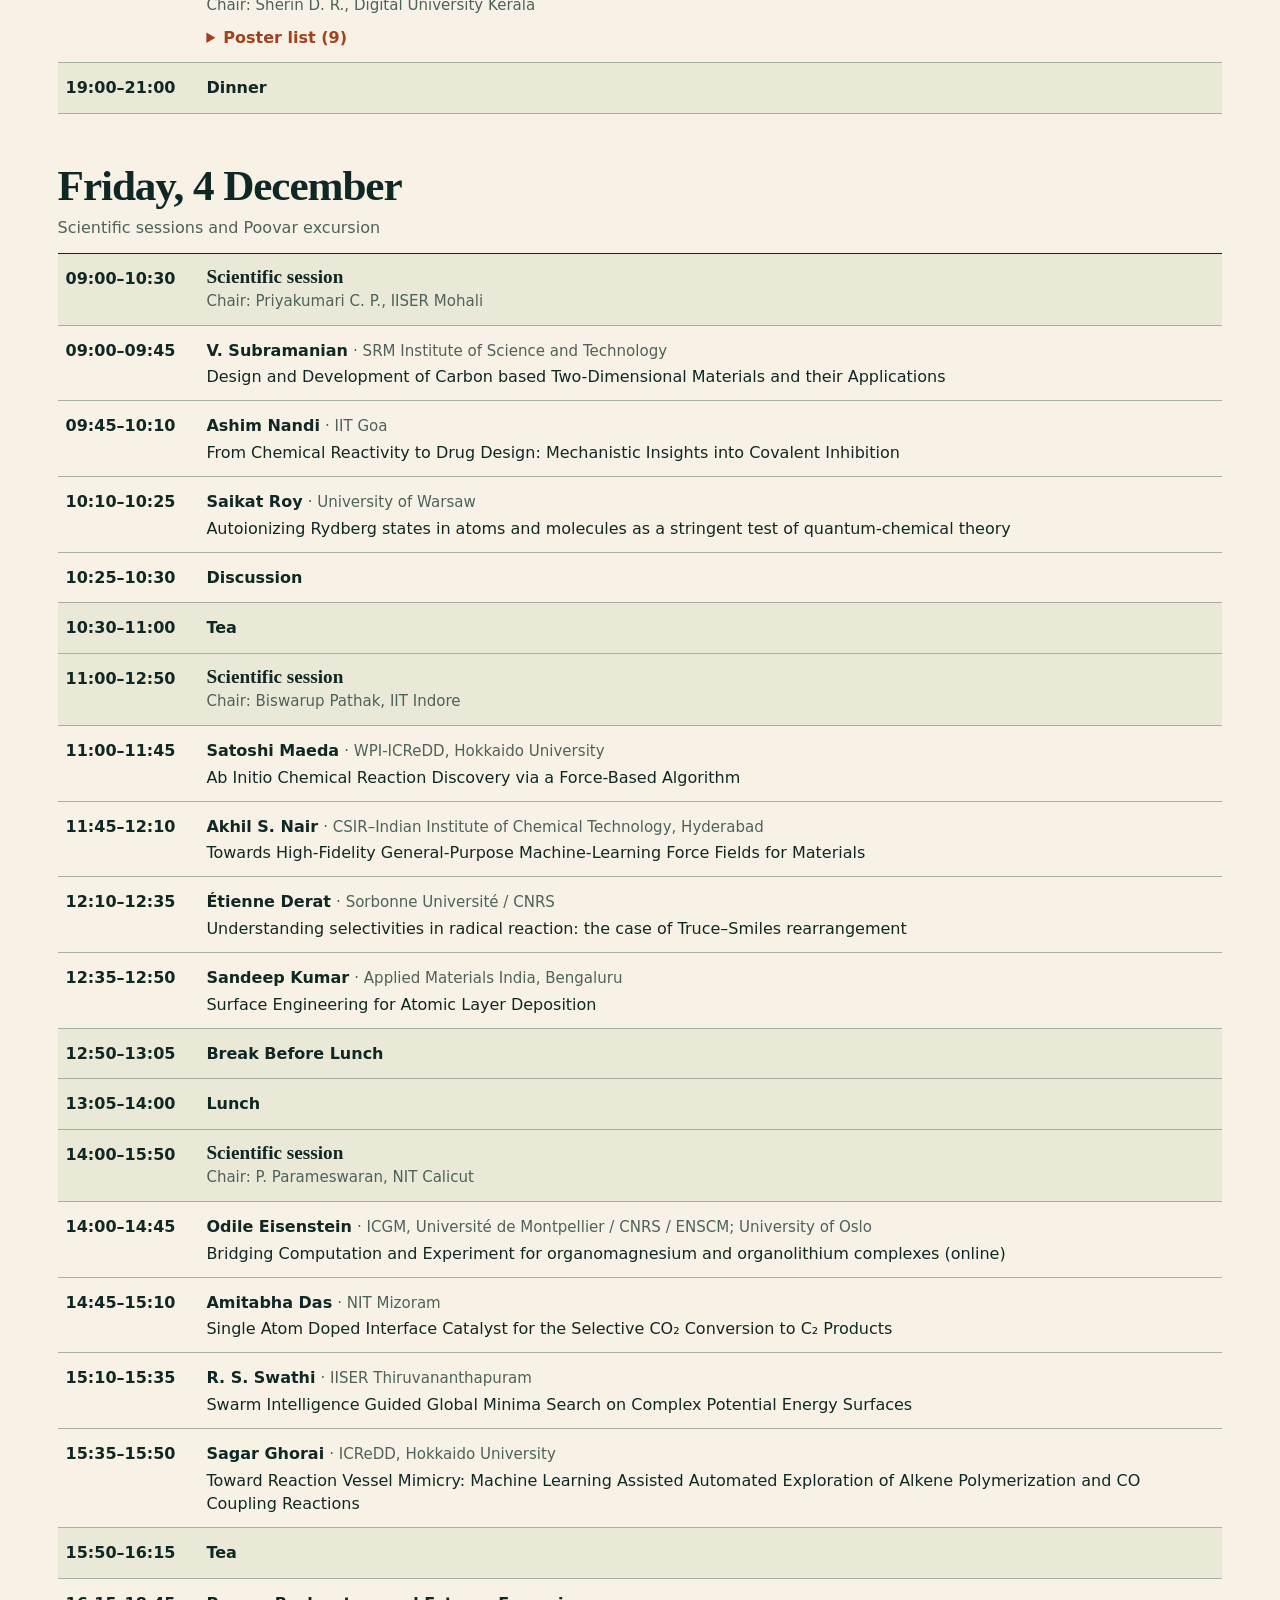
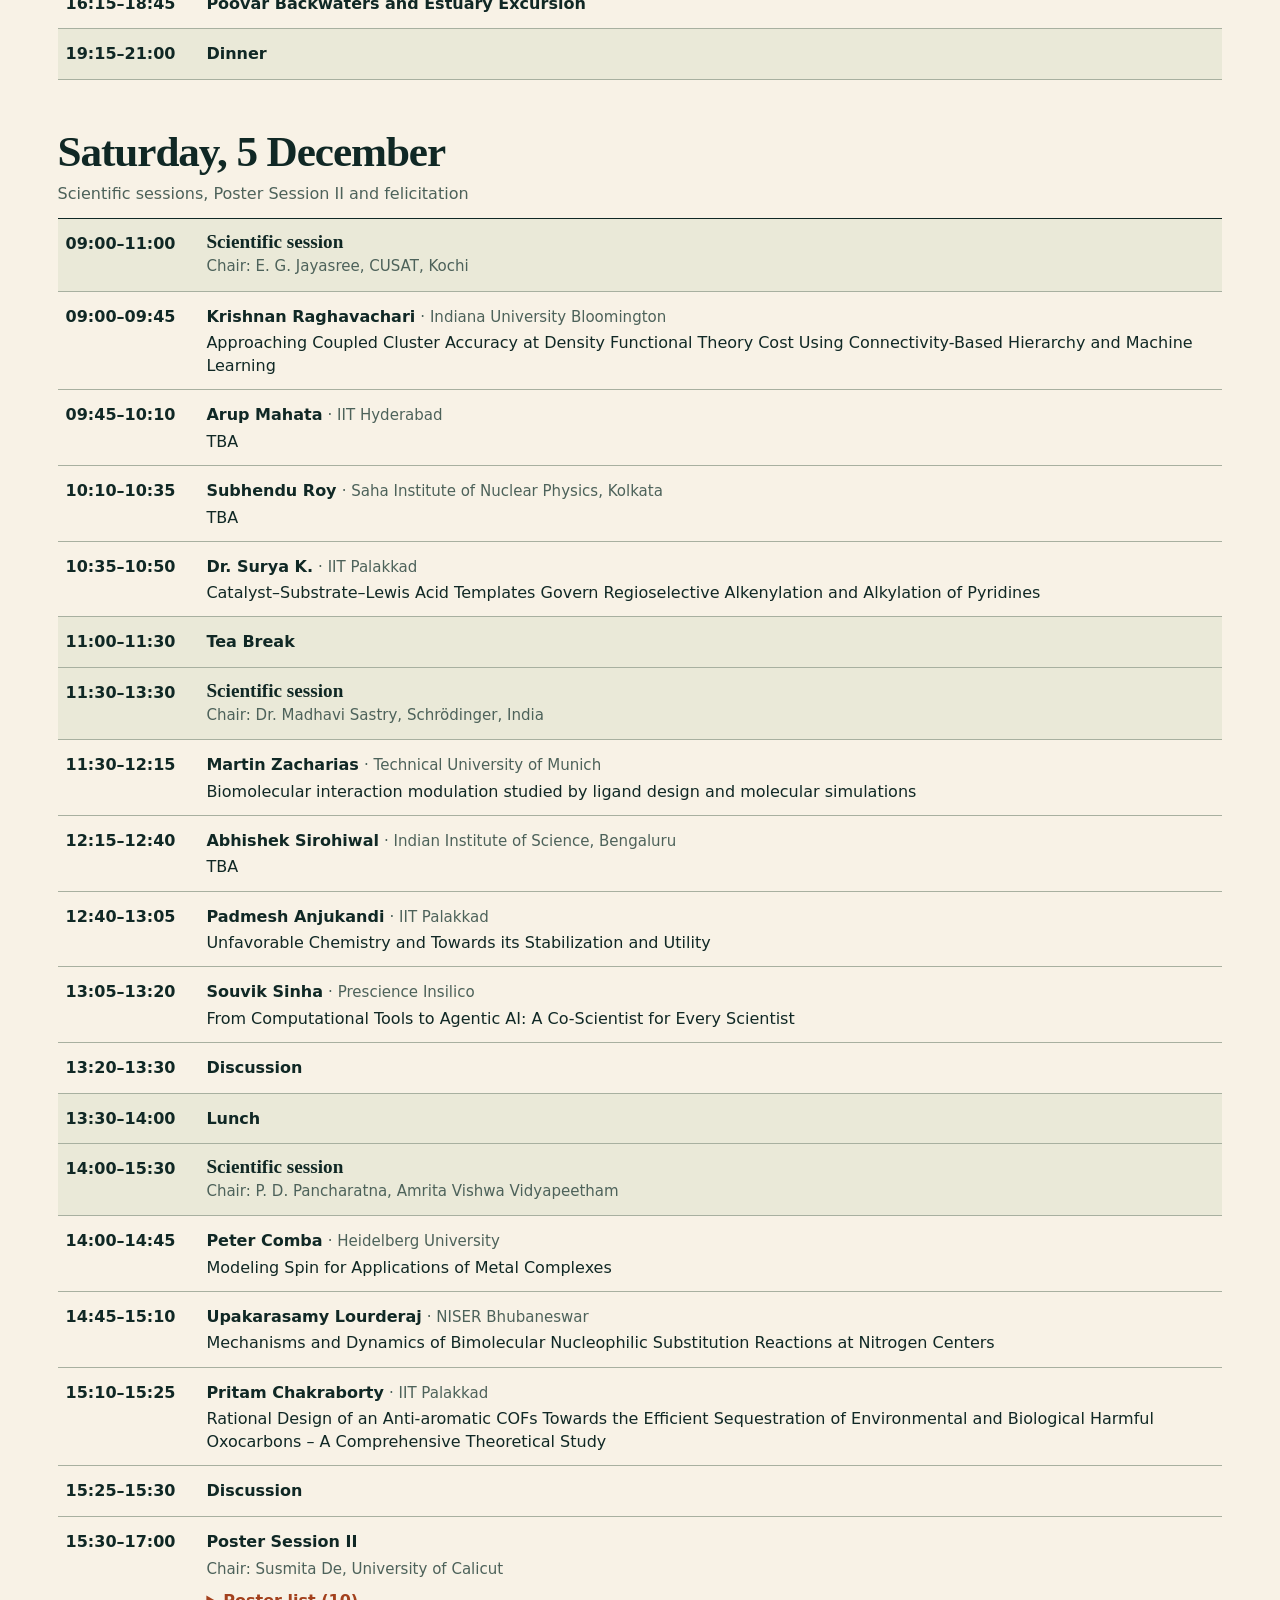
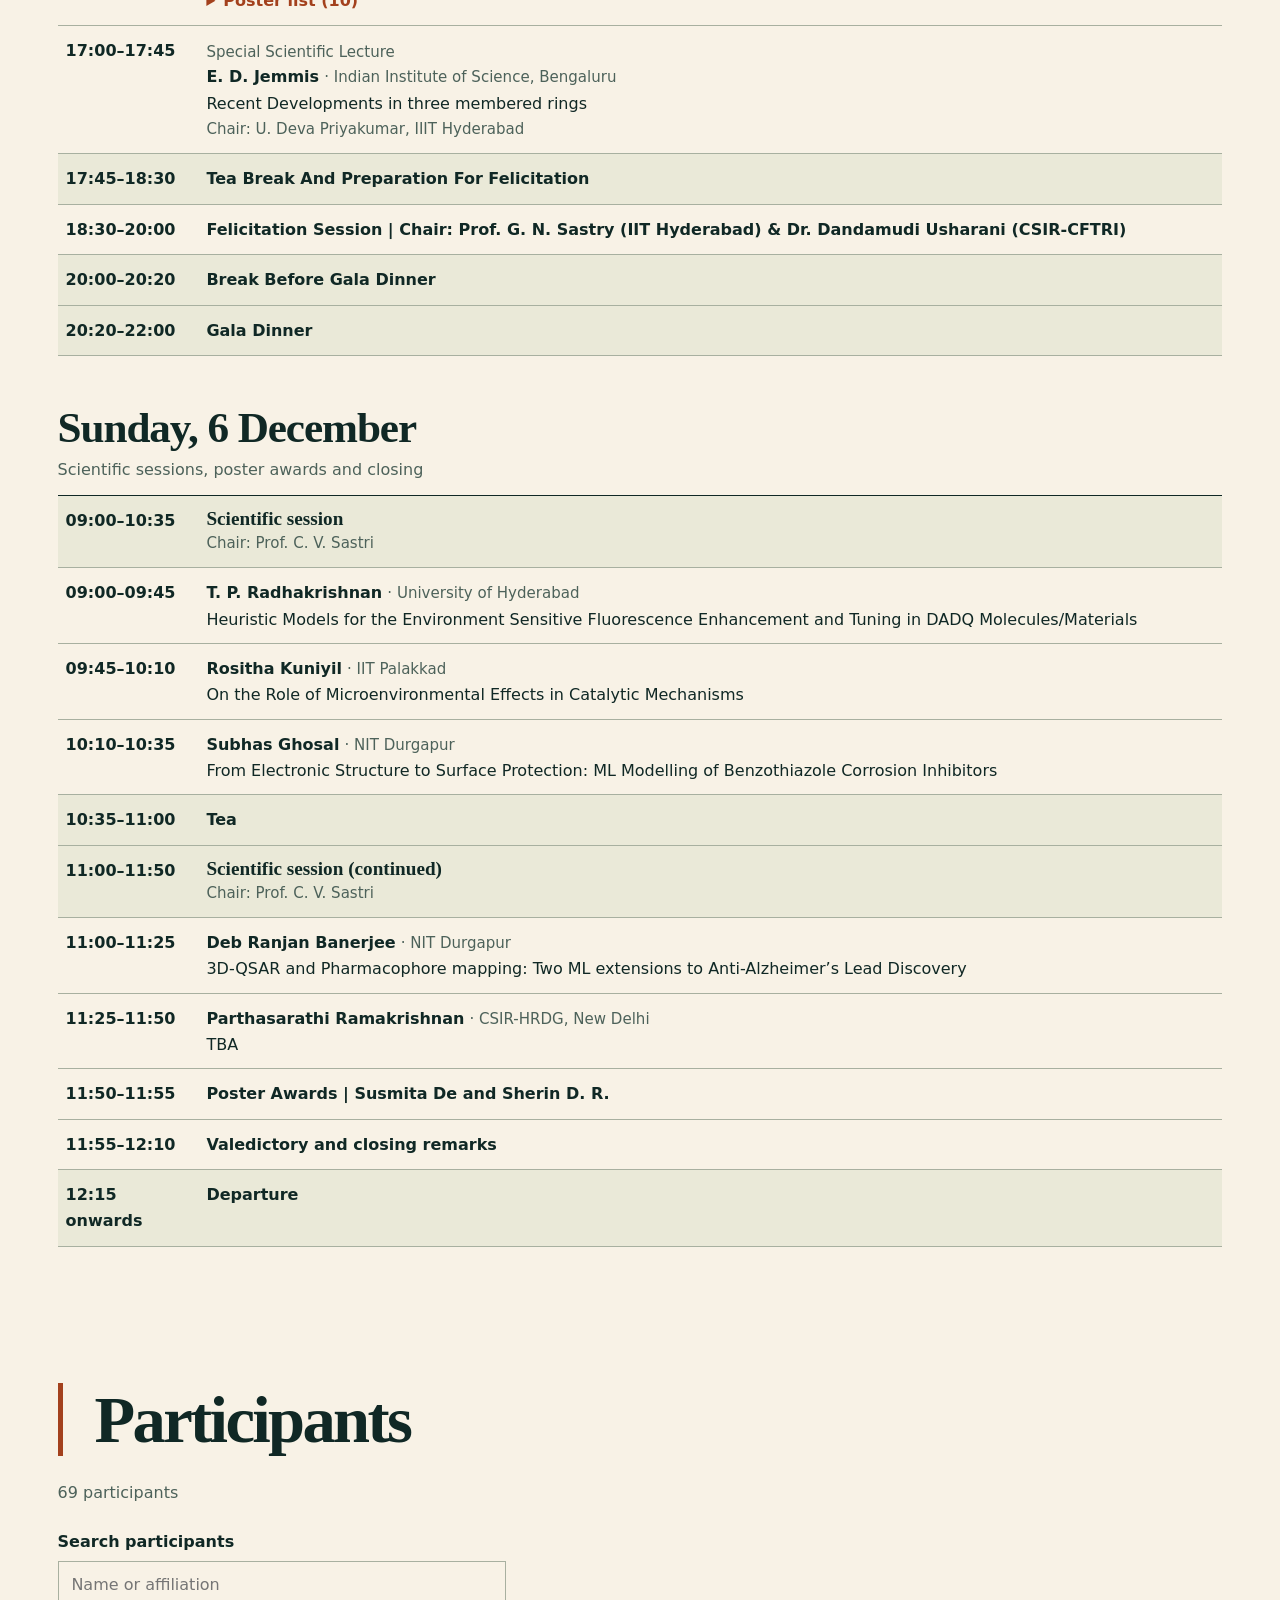
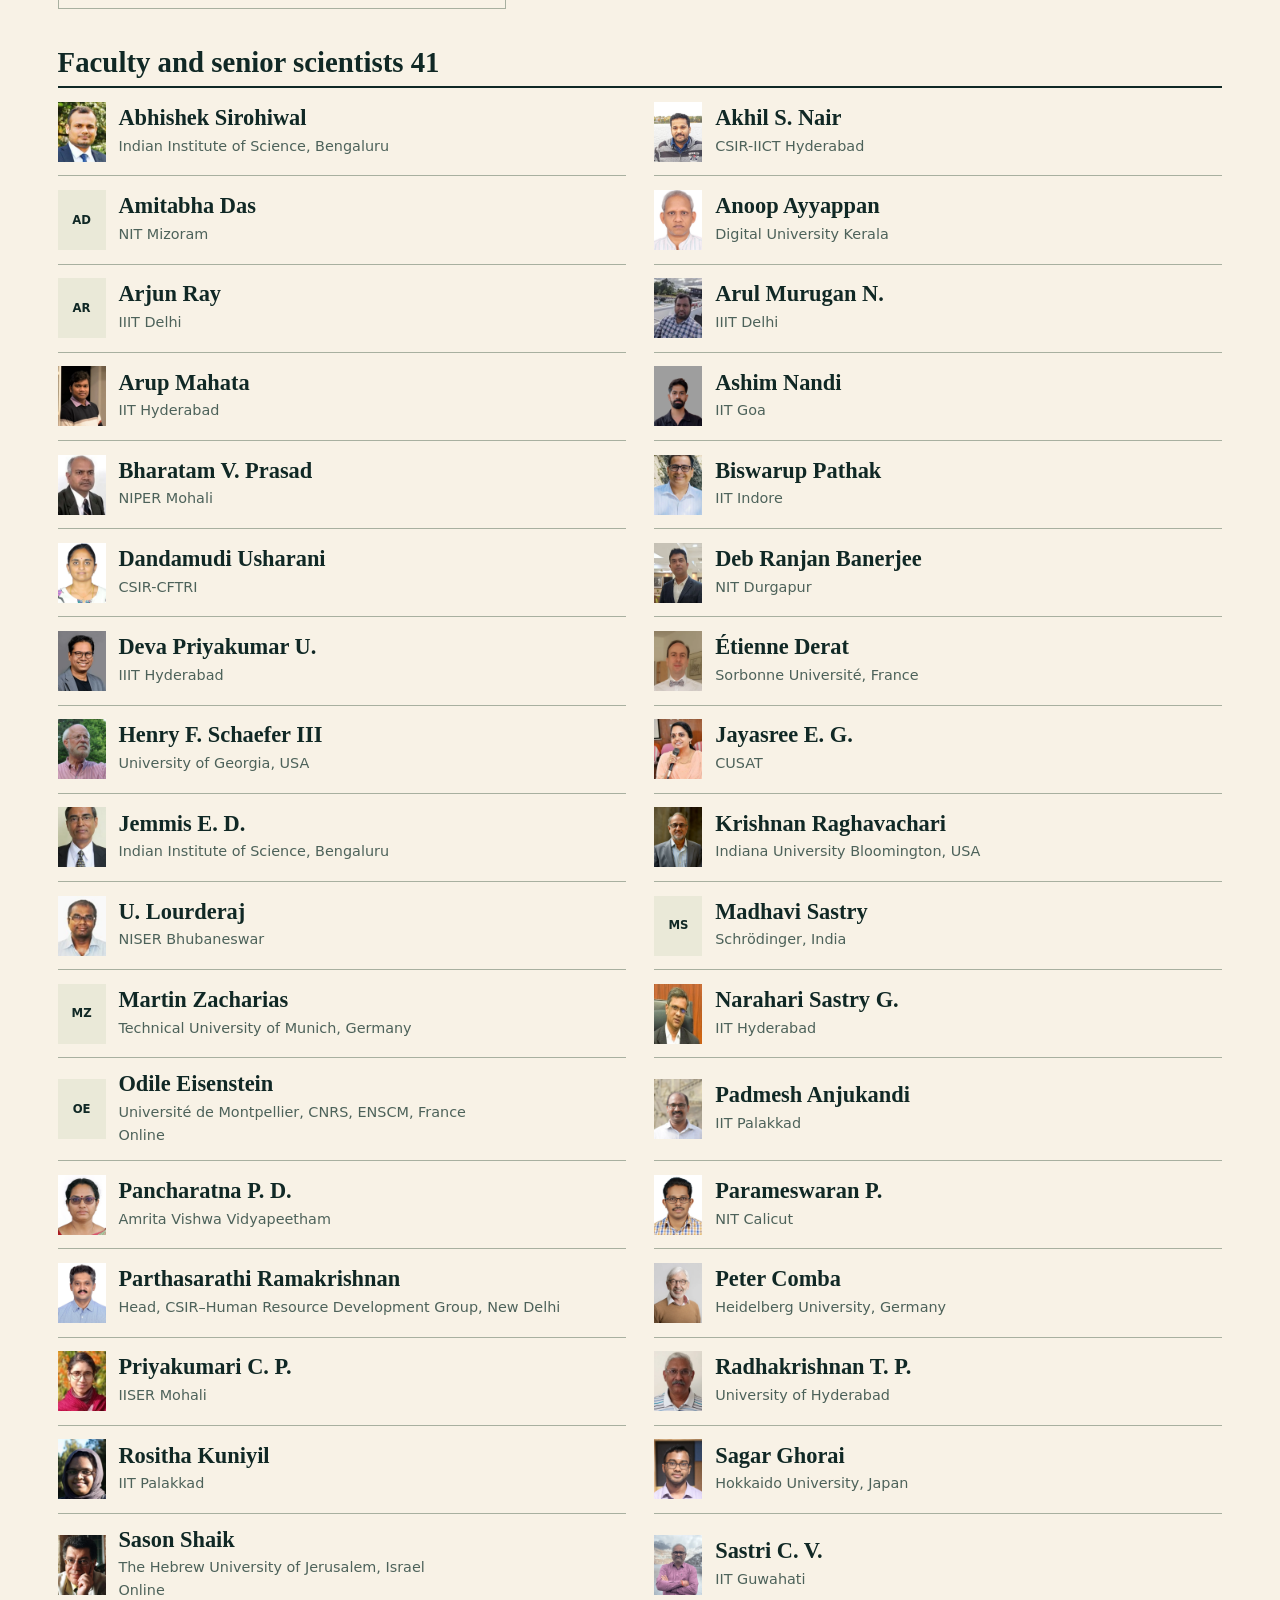
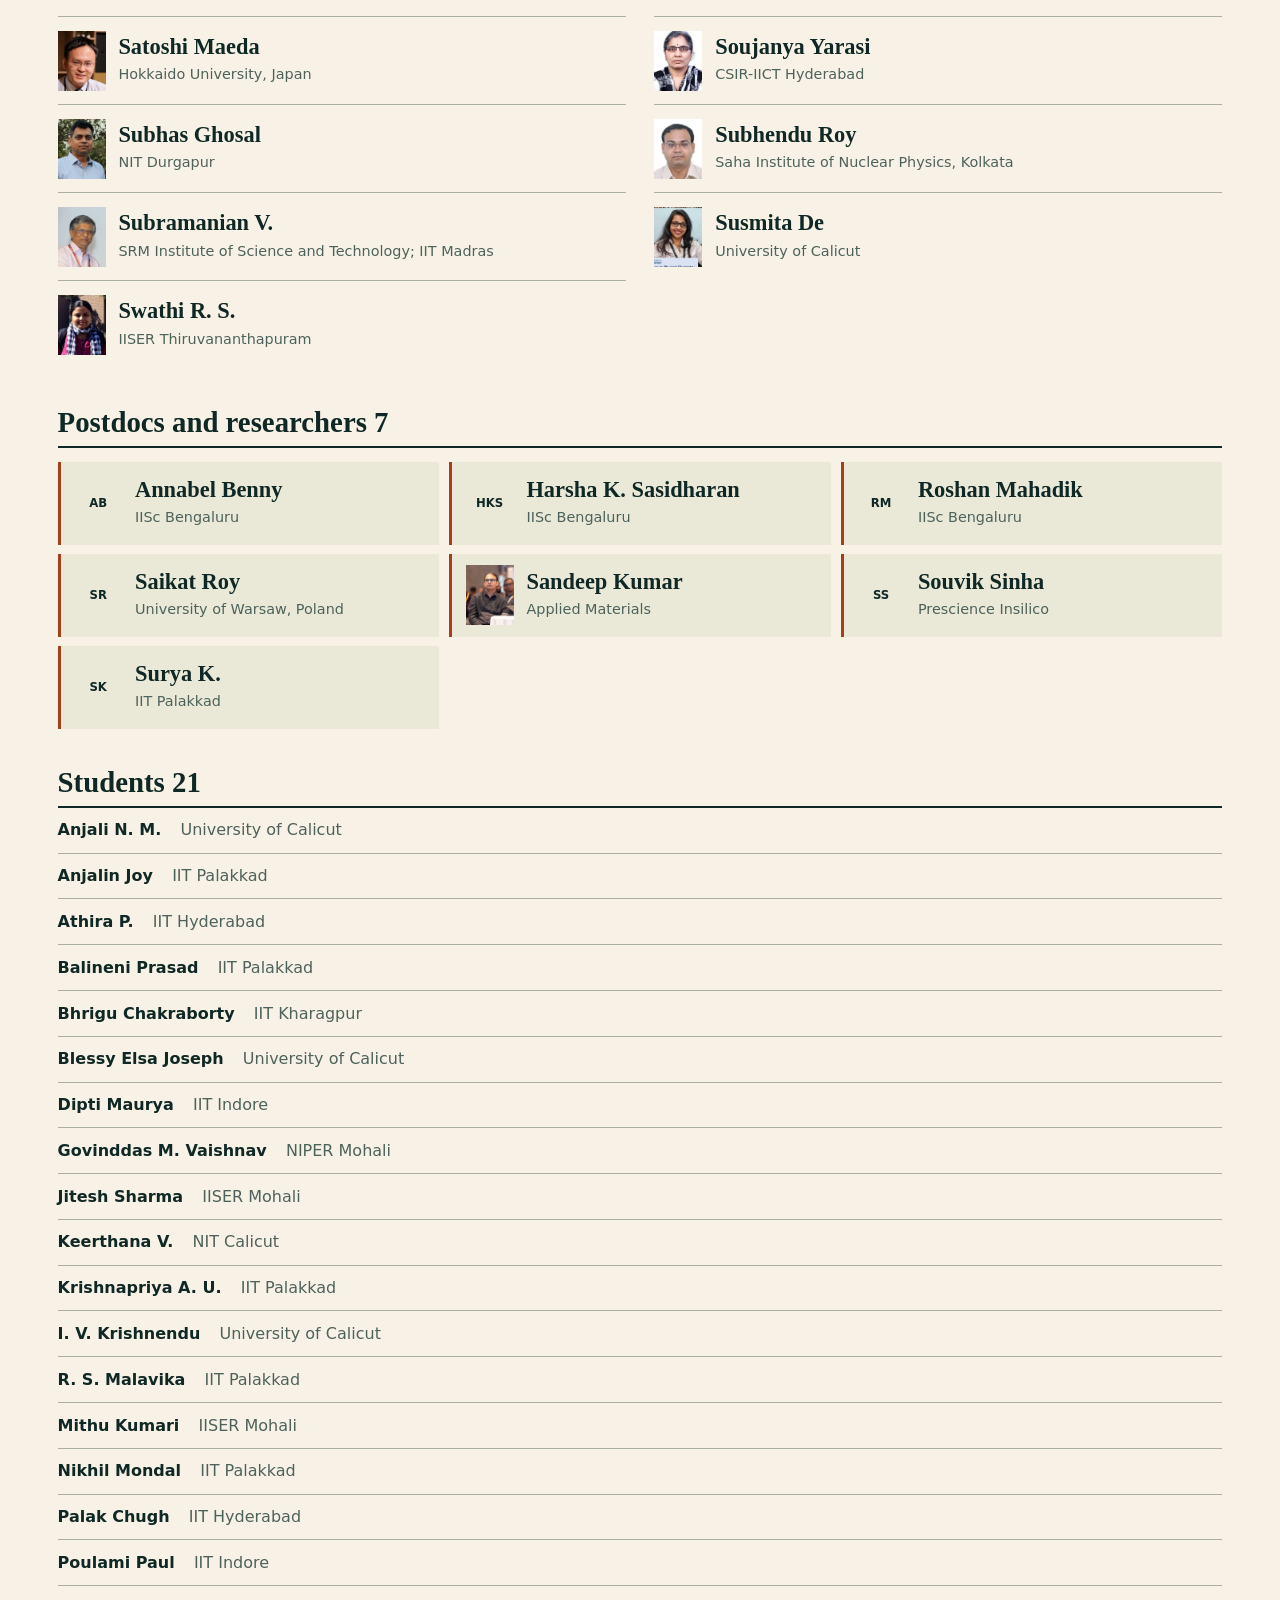
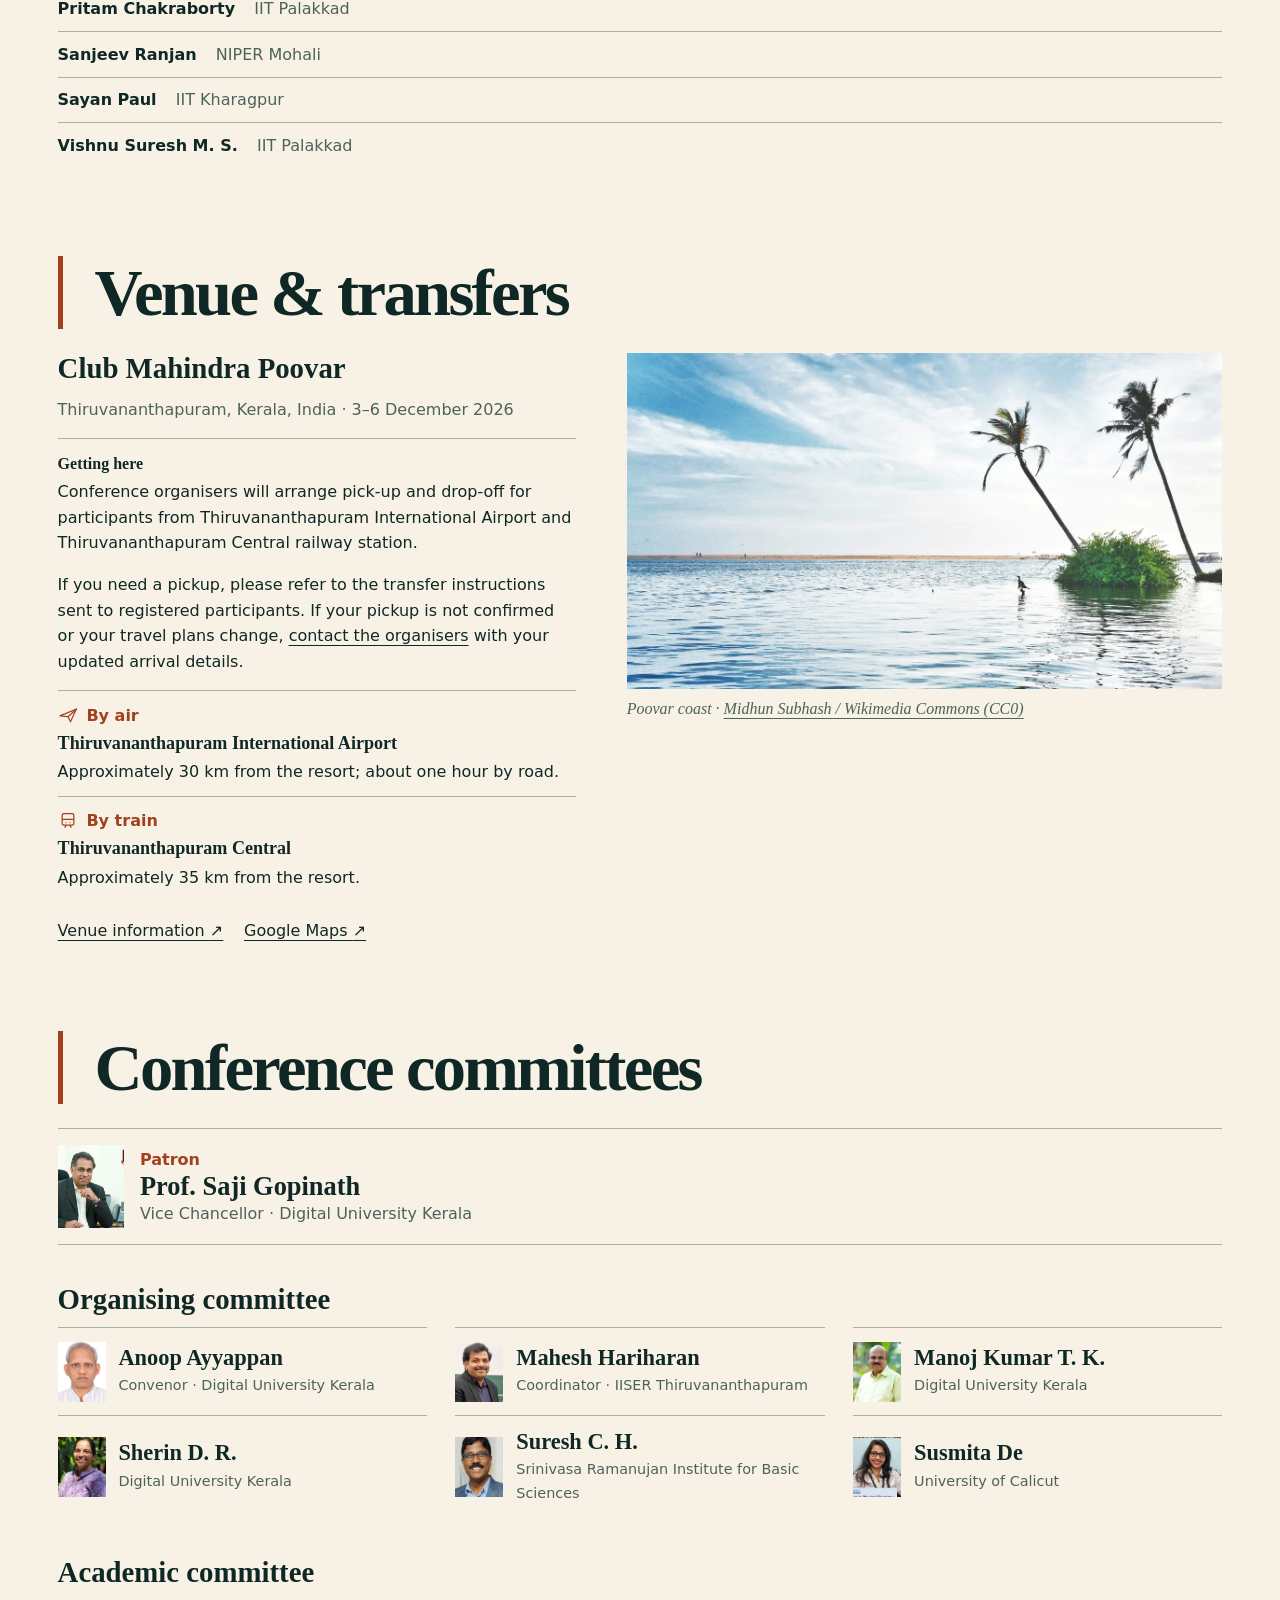
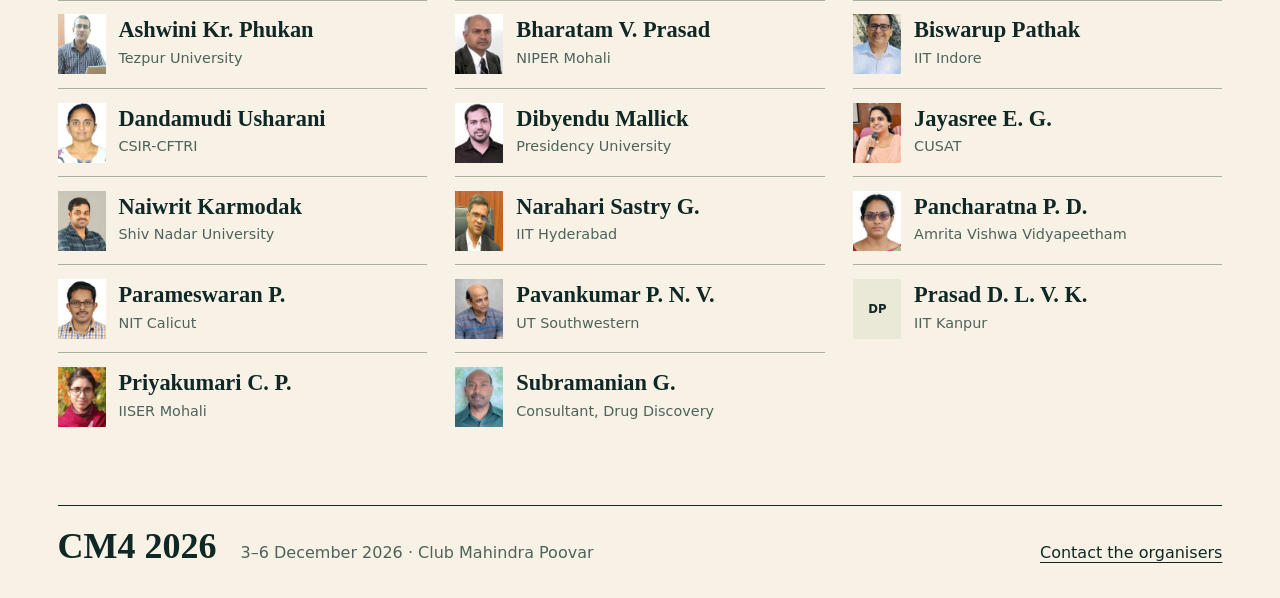
==== commit 085e47f2: "Restore full conference details to homepage and correct programme timing" ====
--- a/index.html
+++ b/index.html
@@ -46,7 +46,7 @@
     "url": "https://duk.ac.in/"
   }
 }
-</script><script>try{document.documentElement.dataset.theme=localStorage.getItem('cm4-theme')||(matchMedia('(prefers-color-scheme: dark)').matches?'dark':'light')}catch{}</script><link rel="stylesheet" href="/editorial.css?v=20261128-5"><script src="/editorial.js?v=20261128-5" defer></script></head><body><a class="skip-link" href="#main">Skip to content</a><header class="masthead"><a class="brand" href="/" aria-label="CM4 2026 homepage"><img src="/logo.svg" alt="CM4 2026" width="180" height="180"></a><nav aria-label="Primary navigation"><a href="#about">About</a><a href="/programme/">Programme</a><a href="/participants/">Participants</a><a href="#venue">Venue</a><a href="#committees">Committees</a></nav><button type="button" class="edition-theme" data-theme-toggle aria-label="Switch colour theme" hidden><span aria-hidden="true">◐</span></button></header><main class="edition-main" id="main">
+</script><script>try{document.documentElement.dataset.theme=localStorage.getItem('cm4-theme')||(matchMedia('(prefers-color-scheme: dark)').matches?'dark':'light')}catch{}</script><link rel="stylesheet" href="/editorial.css?v=20261128-homepage"><script src="/editorial.js?v=20261128-5" defer></script></head><body><a class="skip-link" href="#main">Skip to content</a><header class="masthead"><a class="brand" href="/" aria-label="CM4 2026 homepage"><img src="/logo.svg" alt="CM4 2026" width="180" height="180"></a><nav aria-label="Primary navigation"><a href="#about">About</a><a href="#programme">Programme</a><a href="#participants">Participants</a><a href="#venue">Venue</a><a href="#committees">Committees</a></nav><button type="button" class="edition-theme" data-theme-toggle aria-label="Switch colour theme" hidden><span aria-hidden="true">◐</span></button></header><main class="edition-main" id="main">
 <section class="home-hero" id="top"><div class="edition-title"><h1>CM4 2026</h1><p class="conference-name">Computational and Machine Learning Modelling of Molecules and Materials</p></div>
 <p class="hero-details"><strong>3–6 December 2026</strong> · Club Mahindra Poovar, Kerala</p>
 <div class="edition-actions"><a class="edition-button" href="#programme">View programme</a><a href="#venue">Venue &amp; transfers</a></div>
@@ -64,59 +64,205 @@
         <li><img src="assets/themes/cm4-theme-05-biomolecular-modelling.png" alt="" width="40" height="40" loading="lazy" decoding="async"><span>Biomolecular modelling and drug design</span></li>
         <li><img src="assets/themes/cm4-theme-06-machine-learning.png" alt="" width="40" height="40" loading="lazy" decoding="async"><span>Machine learning and automated discovery</span></li>
       </ul></section></section>
-<section class="page-section" id="programme" aria-labelledby="programme-heading"><div class="edition-title"><h2 id="programme-heading">Scientific programme</h2><p>3–6 December 2026 · All times IST</p></div><!-- GENERATED: PROGRAMME_HIGHLIGHT_START -->
-  <ol class="day-highlights">
-    <li><a href="/programme/#thursday">Thu 3 Dec</a><div><strong>Opening sessions and Poster Session I</strong><span>Including lectures by Sason Shaik (online) and Henry F. Schaefer III.</span></div></li>
-    <li><a href="/programme/#friday">Fri 4 Dec</a><div><strong>Scientific sessions and Poovar excursion</strong><span>Including lectures by V. Subramanian, Satoshi Maeda and Odile Eisenstein (online).</span></div></li>
-    <li><a href="/programme/#saturday">Sat 5 Dec</a><div><strong>Scientific sessions, Poster Session II and felicitation</strong><span>Including lectures by Krishnan Raghavachari, Martin Zacharias and Peter Comba. Special Scientific Lecture by E. D. Jemmis.</span></div></li>
-    <li><a href="/programme/#sunday">Sun 6 Dec</a><div><strong>Scientific sessions, poster awards and closing</strong><span>Including lectures by T. P. Radhakrishnan.</span></div></li>
-  </ol>
-  <!-- GENERATED: PROGRAMME_HIGHLIGHT_END --><p class="section-links"><a class="edition-button" href="/programme/">Full programme</a><a href="/CM4_2026_Programme_Print.pdf">Download programme PDF</a></p></section>
+<section class="page-section" id="programme" aria-labelledby="programme-heading"><div class="edition-title"><h2 id="programme-heading">Scientific programme</h2><p>3–6 December 2026 · All times IST</p></div><a class="edition-download" href="/CM4_2026_Programme_Print.pdf">Download programme PDF</a><!-- GENERATED: PROGRAMME_HIGHLIGHT_START -->
+  <nav class="day-nav" aria-label="Programme days"><a href="#thursday">3 Dec <span>Thu</span></a><a href="#friday">4 Dec <span>Fri</span></a><a href="#saturday">5 Dec <span>Sat</span></a><a href="#sunday">6 Dec <span>Sun</span></a></nav><div class="days" aria-label="Programme by day">
+<section class="day" id="thursday" aria-labelledby="thursday-heading"><header class="day-header"><h3 class="day-name" id="thursday-heading" style="margin:0">Thursday, 3 December</h3><p class="day-note" style="margin-bottom:0">Opening sessions and Poster Session I</p></header>
+<div class="day-body"><ol class="schedule">
+<li class="entry"><time>13:00–14:00</time><div><strong>Registration</strong></div></li>
+<li class="entry"><time>14:15–14:45</time><div><strong>Inaugural Session</strong></div></li>
+<li class="session"><div class="session-content">
+<div class="entry session-heading"><time>14:45–16:15</time><div><h4>Opening lectures</h4><span class="detail">Chair: Prof. Bharatam V. Prasad, NIPER Mohali</span></div></div><ol class="talks">
+<li class="talk"><time>14:45–15:30</time><div><strong>Sason Shaik</strong> <span class="affiliation">· Hebrew University of Jerusalem</span><span class="talk-title">Oriented Electric Fields - Universal Catalysts (online)</span></div></li>
+<li class="talk"><time>15:30–16:15</time><div><strong>Henry F. Schaefer III</strong> <span class="affiliation">· University of Georgia</span><span class="talk-title">Professor E. D. Jemmis: A Career of Great Scientific Distinction</span></div></li>
+</ol>
+</div></li>
+<li class="entry entry-break"><time>16:15–16:45</time><div><strong>Tea</strong></div></li>
+<li class="session"><div class="session-content">
+<div class="entry session-heading"><time>16:45–17:50</time><div><h4>Scientific session</h4><span class="detail">Chair: Soujanya Yarasi, CSIR-IICT</span></div></div><ol class="talks">
+<li class="talk"><time>16:45–17:10</time><div><strong>N. Arul Murugan</strong> <span class="affiliation">· IIIT Delhi</span><span class="talk-title">Physics-Based and Data-Driven Approaches for Drug-like Property Prediction</span></div></li>
+<li class="talk"><time>17:10–17:35</time><div><strong>Arjun Ray</strong> <span class="affiliation">· IIIT Delhi</span><span class="talk-title">Cross-family prediction of receptor agonism and antagonism with PAIR</span></div></li>
+<li class="talk"><time>17:35–17:50</time><div><strong>Anjalin Joy</strong> <span class="affiliation">· IIT Palakkad</span><span class="talk-title">Flavin-Mediated Oxidation of Cholesterol and its Subsequent Isomerization: Insights from Cholesterol Oxidase Inspired Models</span></div></li>
+</ol>
+</div></li>
+<li class="entry"><time>17:50–18:50</time><div><strong>Poster Session I</strong><span class="detail">Chair: Sherin D. R., Digital University Kerala</span><details class="poster-fold"><summary>Poster list (9)</summary><ul class="poster-list"><li><span class="poster-number">P01</span><div><strong>Navigating the Gold–Thiolate Energy Landscape with Chemically Informed Metal–Ligand Pair Growth</strong><span class="detail">Sayan Paul — IIT Kharagpur</span></div></li><li><span class="poster-number">P02</span><div><strong>Decoding Voltage in Organic Dual-Ion Batteries: A Combined DFT-Machine Learning Roadmap for Anode and Cathode Design</strong><span class="detail">Poulami Paul — IIT Indore</span></div></li><li><span class="poster-number">P03</span><div><strong>Stereoselective Identification of DNA Lesions: Quantum Transport Fingerprints Meet Machine Learning</strong><span class="detail">Dipti Maurya — IIT Indore</span></div></li><li><span class="poster-number">P04</span><div><strong>Transition state model for the Manganese Based chemical hydrogen battery</strong><span class="detail">Krishnapriya A. U. — IIT Palakkad</span></div></li><li><span class="poster-number">P05</span><div><strong>Amido N-Heterocyclic Carbenes: Electronic Properties and Synthesis</strong><span class="detail">Govinddas M. Vaishnav — NIPER Mohali</span></div></li><li><span class="poster-number">P06</span><div><strong>Nitreones: Theory, Synthesis and Drug Discovery</strong><span class="detail">Sanjeev Ranjan — NIPER Mohali</span></div></li><li><span class="poster-number">P07</span><div><strong>Adsorbate-induced structural modulation controls the photocatalytic water splitting in linkage-orientation engineered covalent organic frameworks</strong><span class="detail">Palak Chugh — IIT Hyderabad</span></div></li><li><span class="poster-number">P08</span><div><strong>A Computational Study of β-C–H Bond Activation: Variations across the three rows of Transition metals</strong><span class="detail">Harsha K. Sasidharan — Indian Institute of Science, Bengaluru</span></div></li><li><span class="poster-number">P09</span><div><strong>Free-Energy Profiling and Mechanistic Elucidation of Nucleoside Analogue-Mediated Inhibition of Viral RNA Synthesis</strong><span class="detail">Blessy Elsa Joseph — University of Calicut</span></div></li></ul></details></div></li>
+<li class="entry entry-break"><time>19:00–21:00</time><div><strong>Dinner</strong></div></li>
+</ol></div></section>
+<section class="day" id="friday" aria-labelledby="friday-heading"><header class="day-header"><h3 class="day-name" id="friday-heading" style="margin:0">Friday, 4 December</h3><p class="day-note" style="margin-bottom:0">Scientific sessions and Poovar excursion</p></header>
+<div class="day-body"><ol class="schedule">
+<li class="session"><div class="session-content">
+<div class="entry session-heading"><time>09:00–10:30</time><div><h4>Scientific session</h4><span class="detail">Chair: Priyakumari C. P., IISER Mohali</span></div></div><ol class="talks">
+<li class="talk"><time>09:00–09:45</time><div><strong>V. Subramanian</strong> <span class="affiliation">· SRM Institute of Science and Technology</span><span class="talk-title">Design and Development of Carbon based Two-Dimensional Materials and their Applications</span></div></li>
+<li class="talk"><time>09:45–10:10</time><div><strong>Ashim Nandi</strong> <span class="affiliation">· IIT Goa</span><span class="talk-title">From Chemical Reactivity to Drug Design: Mechanistic Insights into Covalent Inhibition</span></div></li>
+<li class="talk"><time>10:10–10:25</time><div><strong>Saikat Roy</strong> <span class="affiliation">· University of Warsaw</span><span class="talk-title">Autoionizing Rydberg states in atoms and molecules as a stringent test of quantum-chemical theory</span></div></li>
+<li class="talk"><time>10:25–10:30</time><div><strong>Discussion</strong></div></li>
+</ol>
+</div></li>
+<li class="entry entry-break"><time>10:30–11:00</time><div><strong>Tea</strong></div></li>
+<li class="session"><div class="session-content">
+<div class="entry session-heading"><time>11:00–12:50</time><div><h4>Scientific session</h4><span class="detail">Chair: Biswarup Pathak, IIT Indore</span></div></div><ol class="talks">
+<li class="talk"><time>11:00–11:45</time><div><strong>Satoshi Maeda</strong> <span class="affiliation">· WPI-ICReDD, Hokkaido University</span><span class="talk-title">Ab Initio Chemical Reaction Discovery via a Force-Based Algorithm</span></div></li>
+<li class="talk"><time>11:45–12:10</time><div><strong>Akhil S. Nair</strong> <span class="affiliation">· CSIR–Indian Institute of Chemical Technology, Hyderabad</span><span class="talk-title">Towards High-Fidelity General-Purpose Machine-Learning Force Fields for Materials</span></div></li>
+<li class="talk"><time>12:10–12:35</time><div><strong>Étienne Derat</strong> <span class="affiliation">· Sorbonne Université / CNRS</span><span class="talk-title">Understanding selectivities in radical reaction: the case of Truce–Smiles rearrangement</span></div></li>
+<li class="talk"><time>12:35–12:50</time><div><strong>Sandeep Kumar</strong> <span class="affiliation">· Applied Materials India, Bengaluru</span><span class="talk-title">Surface Engineering for Atomic Layer Deposition</span></div></li>
+</ol>
+</div></li>
+<li class="entry entry-break"><time>12:50–13:05</time><div><strong>Break Before Lunch</strong></div></li>
+<li class="entry entry-break"><time>13:05–14:00</time><div><strong>Lunch</strong></div></li>
+<li class="session"><div class="session-content">
+<div class="entry session-heading"><time>14:00–15:50</time><div><h4>Scientific session</h4><span class="detail">Chair: P. Parameswaran, NIT Calicut</span></div></div><ol class="talks">
+<li class="talk"><time>14:00–14:45</time><div><strong>Odile Eisenstein</strong> <span class="affiliation">· ICGM, Université de Montpellier / CNRS / ENSCM; University of Oslo</span><span class="talk-title">Bridging Computation and Experiment for organomagnesium and organolithium complexes (online)</span></div></li>
+<li class="talk"><time>14:45–15:10</time><div><strong>Amitabha Das</strong> <span class="affiliation">· NIT Mizoram</span><span class="talk-title">Single Atom Doped Interface Catalyst for the Selective CO₂ Conversion to C₂ Products</span></div></li>
+<li class="talk"><time>15:10–15:35</time><div><strong>R. S. Swathi</strong> <span class="affiliation">· IISER Thiruvananthapuram</span><span class="talk-title">Swarm Intelligence Guided Global Minima Search on Complex Potential Energy Surfaces</span></div></li>
+<li class="talk"><time>15:35–15:50</time><div><strong>Sagar Ghorai</strong> <span class="affiliation">· ICReDD, Hokkaido University</span><span class="talk-title">Toward Reaction Vessel Mimicry: Machine Learning Assisted Automated Exploration of Alkene Polymerization and CO Coupling Reactions</span></div></li>
+</ol>
+</div></li>
+<li class="entry entry-break"><time>15:50–16:15</time><div><strong>Tea</strong></div></li>
+<li class="entry"><time>16:15–18:45</time><div><strong>Poovar Backwaters and Estuary Excursion</strong></div></li>
+<li class="entry entry-break"><time>19:15–21:00</time><div><strong>Dinner</strong></div></li>
+</ol></div></section>
+<section class="day" id="saturday" aria-labelledby="saturday-heading"><header class="day-header"><h3 class="day-name" id="saturday-heading" style="margin:0">Saturday, 5 December</h3><p class="day-note" style="margin-bottom:0">Scientific sessions, Poster Session II and felicitation</p></header>
+<div class="day-body"><ol class="schedule">
+<li class="session"><div class="session-content">
+<div class="entry session-heading"><time>09:00–11:00</time><div><h4>Scientific session</h4><span class="detail">Chair: E. G. Jayasree, CUSAT, Kochi</span></div></div><ol class="talks">
+<li class="talk"><time>09:00–09:45</time><div><strong>Krishnan Raghavachari</strong> <span class="affiliation">· Indiana University Bloomington</span><span class="talk-title">Approaching Coupled Cluster Accuracy at Density Functional Theory Cost Using Connectivity-Based Hierarchy and Machine Learning</span></div></li>
+<li class="talk"><time>09:45–10:10</time><div><strong>Arup Mahata</strong> <span class="affiliation">· IIT Hyderabad</span><span class="talk-title">TBA</span></div></li>
+<li class="talk"><time>10:10–10:35</time><div><strong>Subhendu Roy</strong> <span class="affiliation">· Saha Institute of Nuclear Physics, Kolkata</span><span class="talk-title">TBA</span></div></li>
+<li class="talk"><time>10:35–10:50</time><div><strong>Dr. Surya K.</strong> <span class="affiliation">· IIT Palakkad</span><span class="talk-title">Catalyst–Substrate–Lewis Acid Templates Govern Regioselective Alkenylation and Alkylation of Pyridines</span></div></li>
+</ol>
+</div></li>
+<li class="entry entry-break"><time>11:00–11:30</time><div><strong>Tea Break</strong></div></li>
+<li class="session"><div class="session-content">
+<div class="entry session-heading"><time>11:30–13:30</time><div><h4>Scientific session</h4><span class="detail">Chair: Dr. Madhavi Sastry, Schrödinger, India</span></div></div><ol class="talks">
+<li class="talk"><time>11:30–12:15</time><div><strong>Martin Zacharias</strong> <span class="affiliation">· Technical University of Munich</span><span class="talk-title">Biomolecular interaction modulation studied by ligand design and molecular simulations</span></div></li>
+<li class="talk"><time>12:15–12:40</time><div><strong>Abhishek Sirohiwal</strong> <span class="affiliation">· Indian Institute of Science, Bengaluru</span><span class="talk-title">TBA</span></div></li>
+<li class="talk"><time>12:40–13:05</time><div><strong>Padmesh Anjukandi</strong> <span class="affiliation">· IIT Palakkad</span><span class="talk-title">Unfavorable Chemistry and Towards its Stabilization and Utility</span></div></li>
+<li class="talk"><time>13:05–13:20</time><div><strong>Souvik Sinha</strong> <span class="affiliation">· Prescience Insilico</span><span class="talk-title">From Computational Tools to Agentic AI: A Co-Scientist for Every Scientist</span></div></li>
+<li class="talk"><time>13:20–13:30</time><div><strong>Discussion</strong></div></li>
+</ol>
+</div></li>
+<li class="entry entry-break"><time>13:30–14:00</time><div><strong>Lunch</strong></div></li>
+<li class="session"><div class="session-content">
+<div class="entry session-heading"><time>14:00–15:30</time><div><h4>Scientific session</h4><span class="detail">Chair: P. D. Pancharatna, Amrita Vishwa Vidyapeetham</span></div></div><ol class="talks">
+<li class="talk"><time>14:00–14:45</time><div><strong>Peter Comba</strong> <span class="affiliation">· Heidelberg University</span><span class="talk-title">Modeling Spin for Applications of Metal Complexes</span></div></li>
+<li class="talk"><time>14:45–15:10</time><div><strong>Upakarasamy Lourderaj</strong> <span class="affiliation">· NISER Bhubaneswar</span><span class="talk-title">Mechanisms and Dynamics of Bimolecular Nucleophilic Substitution Reactions at Nitrogen Centers</span></div></li>
+<li class="talk"><time>15:10–15:25</time><div><strong>Pritam Chakraborty</strong> <span class="affiliation">· IIT Palakkad</span><span class="talk-title">Rational Design of an Anti-aromatic COFs Towards the Efficient Sequestration of Environmental and Biological Harmful Oxocarbons – A Comprehensive Theoretical Study</span></div></li>
+<li class="talk"><time>15:25–15:30</time><div><strong>Discussion</strong></div></li>
+</ol>
+</div></li>
+<li class="entry"><time>15:30–17:00</time><div><strong>Poster Session II</strong><span class="detail">Chair: Susmita De, University of Calicut</span><details class="poster-fold"><summary>Poster list (10)</summary><ul class="poster-list"><li><span class="poster-number">P10</span><div><strong>Incorporating Stagnation Escape Strategies into the Bonobo Optimizer for Atomic Cluster Global Optimization</strong><span class="detail">Bhrigu Chakraborty — IIT Kharagpur</span></div></li><li><span class="poster-number">P11</span><div><strong>Bonding Insights into Metavalent Materials for Next-generation Memory</strong><span class="detail">Mithu Kumari — IISER Mohali</span></div></li><li><span class="poster-number">P12</span><div><strong>Revealing the Singlet Oxygen Reactivity in Photoredox Cyclopropanation of Unactivated Alkenes with Active Methylene Compounds</strong><span class="detail">Balineni Prasad — IIT Palakkad</span></div></li><li><span class="poster-number">P13</span><div><strong>Deciphering the mechanism of chain propagation in polymerization via alkene difunctionalisation</strong><span class="detail">R. S. Malavika — IIT Palakkad</span></div></li><li><span class="poster-number">P14</span><div><strong>Manganese-Based Catalysts for Efficient CO₂ Hydrogenation and Thereby Catalyst Design</strong><span class="detail">Nikhil Mondal — IIT Palakkad</span></div></li><li><span class="poster-number">P15</span><div><strong>Overcoming the Intrinsic Ambidenticity of Enamines in SOMO Catalysis</strong><span class="detail">Vishnu Suresh M. S. — IIT Palakkad</span></div></li><li><span class="poster-number">P16</span><div><strong>Electronic Structure, Bonding and Reactivity of Stable Two-Coordinate Acyclic Silylene</strong><span class="detail">Keerthana V. — NIT Calicut</span></div></li><li><span class="poster-number">P17</span><div><strong>Dimensionality- and Halide-Driven Electronic Reorganization of Mn²⁺ Excited States in Halide Perovskites</strong><span class="detail">Athira P. — IIT Hyderabad</span></div></li><li><span class="poster-number">P18</span><div><strong>Continuum of Secondary-Primary Interactions in Antimony Complexes and Differences in the Structures in Solution and Solid State</strong><span class="detail">Annabel Benny — Indian Institute of Science, Bengaluru; IISER Thiruvananthapuram</span></div></li><li><span class="poster-number">P19</span><div><strong>Beryllium learns Kubas Chemistry: An aromatic route to dihydrogen activation</strong><span class="detail">Roshan Mahadik — Indian Institute of Science, Bengaluru</span></div></li></ul></details></div></li>
+<li class="session"><div class="session-content">
+<div class="entry single-lecture"><time>17:00–17:45</time><div><span class="detail">Special Scientific Lecture</span><strong>E. D. Jemmis</strong> <span class="affiliation">· Indian Institute of Science, Bengaluru</span><span class="talk-title">Recent Developments in three membered rings</span><span class="detail">Chair: U. Deva Priyakumar, IIIT Hyderabad</span></div></div>
+</div></li>
+<li class="entry entry-break"><time>17:45–18:30</time><div><strong>Tea Break And Preparation For Felicitation</strong></div></li>
+<li class="entry"><time>18:30–20:00</time><div><strong>Felicitation Session | Chair: Prof. G. N. Sastry (IIT Hyderabad) &amp; Dr. Dandamudi Usharani (CSIR-CFTRI)</strong></div></li>
+<li class="entry entry-break"><time>20:00–20:20</time><div><strong>Break Before Gala Dinner</strong></div></li>
+<li class="entry entry-break"><time>20:20–22:00</time><div><strong>Gala Dinner</strong></div></li>
+</ol></div></section>
+<section class="day" id="sunday" aria-labelledby="sunday-heading"><header class="day-header"><h3 class="day-name" id="sunday-heading" style="margin:0">Sunday, 6 December</h3><p class="day-note" style="margin-bottom:0">Scientific sessions, poster awards and closing</p></header>
+<div class="day-body"><ol class="schedule">
+<li class="session"><div class="session-content">
+<div class="entry session-heading"><time>09:00–10:35</time><div><h4>Scientific session</h4><span class="detail">Chair: Prof. C. V. Sastri</span></div></div><ol class="talks">
+<li class="talk"><time>09:00–09:45</time><div><strong>T. P. Radhakrishnan</strong> <span class="affiliation">· University of Hyderabad</span><span class="talk-title">Heuristic Models for the Environment Sensitive Fluorescence Enhancement and Tuning in DADQ Molecules/Materials</span></div></li>
+<li class="talk"><time>09:45–10:10</time><div><strong>Rositha Kuniyil</strong> <span class="affiliation">· IIT Palakkad</span><span class="talk-title">On the Role of Microenvironmental Effects in Catalytic Mechanisms</span></div></li>
+<li class="talk"><time>10:10–10:35</time><div><strong>Subhas Ghosal</strong> <span class="affiliation">· NIT Durgapur</span><span class="talk-title">From Electronic Structure to Surface Protection: ML Modelling of Benzothiazole Corrosion Inhibitors</span></div></li>
+</ol>
+</div></li>
+<li class="entry entry-break"><time>10:35–11:00</time><div><strong>Tea</strong></div></li>
+<li class="session"><div class="session-content">
+<div class="entry session-heading"><time>11:00–11:50</time><div><h4>Scientific session (continued)</h4><span class="detail">Chair: Prof. C. V. Sastri</span></div></div><ol class="talks">
+<li class="talk"><time>11:00–11:25</time><div><strong>Deb Ranjan Banerjee</strong> <span class="affiliation">· NIT Durgapur</span><span class="talk-title">3D-QSAR and Pharmacophore mapping: Two ML extensions to Anti-Alzheimer’s Lead Discovery</span></div></li>
+<li class="talk"><time>11:25–11:50</time><div><strong>Parthasarathi Ramakrishnan</strong> <span class="affiliation">· CSIR-HRDG, New Delhi</span><span class="talk-title">TBA</span></div></li>
+</ol>
+</div></li>
+<li class="entry"><time>11:50–11:55</time><div><strong>Poster Awards | Susmita De and Sherin D. R.</strong></div></li>
+<li class="entry"><time>11:55–12:10</time><div><strong>Valedictory and closing remarks</strong></div></li>
+<li class="entry entry-break"><time>12:15 onwards</time><div><strong>Departure</strong></div></li>
+</ol></div></section>
+</div>
+  <!-- GENERATED: PROGRAMME_HIGHLIGHT_END --></section>
 
 <section class="page-section" id="participants" aria-labelledby="participants-heading"><div class="edition-title"><h2 id="participants-heading">Participants</h2></div><!-- GENERATED: PARTICIPANT_PREVIEW_START -->
-  <p class="section-note">69 participants from India and abroad</p>
-  <ul class="photo-strip">
-    <li><a href="/participants/#a-sirohiwal" title="Abhishek Sirohiwal"><img src="/assets/people/a-sirohiwal.webp" alt="Abhishek Sirohiwal" loading="lazy" decoding="async" width="480" height="600"></a></li>
-    <li><a href="/participants/#akhil-s-nair" title="Akhil S. Nair"><img src="/assets/people/akhil-s-nair.png" alt="Akhil S. Nair" loading="lazy" decoding="async" width="480" height="600"></a></li>
-    <li><a href="/participants/#anoop-ayyappan" title="Anoop Ayyappan"><img src="/assets/people/anoop-ayyappan.webp" alt="Anoop Ayyappan" loading="lazy" decoding="async" width="480" height="600"></a></li>
-    <li><a href="/participants/#arul-murugan-n" title="Arul Murugan N."><img src="/assets/people/arul-murugan-n.webp" alt="Arul Murugan N." loading="lazy" decoding="async" width="480" height="600"></a></li>
-    <li><a href="/participants/#arup-mahata" title="Arup Mahata"><img src="/assets/people/arup-mahata.webp" alt="Arup Mahata" loading="lazy" decoding="async" width="480" height="600"></a></li>
-    <li><a href="/participants/#ashim-nandi" title="Ashim Nandi"><img src="/assets/people/ashim-nandi.webp" alt="Ashim Nandi" loading="lazy" decoding="async" width="480" height="600"></a></li>
-    <li><a href="/participants/#bharatam-v-prasad" title="Bharatam V. Prasad"><img src="/assets/people/bharatam-v-prasad.webp" alt="Bharatam V. Prasad" loading="lazy" decoding="async" width="480" height="600"></a></li>
-    <li><a href="/participants/#biswarup-pathak" title="Biswarup Pathak"><img src="/assets/people/biswarup-pathak.webp" alt="Biswarup Pathak" loading="lazy" decoding="async" width="480" height="600"></a></li>
-    <li><a href="/participants/#dandamudi-usharani" title="Dandamudi Usharani"><img src="/assets/people/dandamudi-usharani.webp" alt="Dandamudi Usharani" loading="lazy" decoding="async" width="480" height="600"></a></li>
-    <li><a href="/participants/#deb-ranjan-banerjee" title="Deb Ranjan Banerjee"><img src="/assets/people/deb-ranjan-banerjee.webp" alt="Deb Ranjan Banerjee" loading="lazy" decoding="async" width="480" height="600"></a></li>
-    <li><a href="/participants/#u-deva-priyakumar" title="Deva Priyakumar U."><img src="/assets/people/u-deva-priyakumar.webp" alt="Deva Priyakumar U." loading="lazy" decoding="async" width="480" height="600"></a></li>
-    <li><a href="/participants/#etienne-derat" title="Étienne Derat"><img src="/assets/people/etienne-derat.webp" alt="Étienne Derat" loading="lazy" decoding="async" width="480" height="600"></a></li>
-    <li><a href="/participants/#henry-f-schaefer-iii" title="Henry F. Schaefer III"><img src="/assets/people/henry-f-schaefer-iii.webp" alt="Henry F. Schaefer III" loading="lazy" decoding="async" width="480" height="600"></a></li>
-    <li><a href="/participants/#jayasree-eg" title="Jayasree E. G."><img src="/assets/people/jayasree-eg.webp" alt="Jayasree E. G." loading="lazy" decoding="async" width="480" height="600"></a></li>
-    <li><a href="/participants/#ed-jemmis" title="Jemmis E. D."><img src="/assets/people/ed-jemmis.webp" alt="Jemmis E. D." loading="lazy" decoding="async" width="480" height="600"></a></li>
-    <li><a href="/participants/#krishnan-raghavachari" title="Krishnan Raghavachari"><img src="/assets/people/krishnan-raghavachari.webp" alt="Krishnan Raghavachari" loading="lazy" decoding="async" width="480" height="600"></a></li>
-    <li><a href="/participants/#u-lourderaj" title="U. Lourderaj"><img src="/assets/people/upakarasamy-lourderaj.webp" alt="U. Lourderaj" loading="lazy" decoding="async" width="480" height="600"></a></li>
-    <li><a href="/participants/#martin-zacharias" title="Martin Zacharias"><img src="/assets/people/martin-zacharias.webp" alt="Martin Zacharias" loading="lazy" decoding="async" width="480" height="600"></a></li>
-    <li><a href="/participants/#g-narahari-sastry" title="Narahari Sastry G."><img src="/assets/people/g-narahari-sastry.webp" alt="Narahari Sastry G." loading="lazy" decoding="async" width="480" height="600"></a></li>
-    <li><a href="/participants/#odile-eisenstein" title="Odile Eisenstein"><img src="/assets/people/odile-eisenstein.webp" alt="Odile Eisenstein" loading="lazy" decoding="async" width="480" height="600"></a></li>
-    <li><a href="/participants/#padmesh-anjukandi" title="Padmesh Anjukandi"><img src="/assets/people/padmesh-anjukandi.webp" alt="Padmesh Anjukandi" loading="lazy" decoding="async" width="480" height="600"></a></li>
-    <li><a href="/participants/#pancharatna-pd" title="Pancharatna P. D."><img src="/assets/people/pancharatna-pd.webp" alt="Pancharatna P. D." loading="lazy" decoding="async" width="480" height="600"></a></li>
-    <li><a href="/participants/#p-parameswaran" title="Parameswaran P."><img src="/assets/people/p-parameswaran.webp" alt="Parameswaran P." loading="lazy" decoding="async" width="480" height="600"></a></li>
-    <li><a href="/participants/#parthasarathi-ramakrishnan" title="Parthasarathi Ramakrishnan"><img src="/assets/people/parthasarathi-ramakrishnan.webp" alt="Parthasarathi Ramakrishnan" loading="lazy" decoding="async" width="480" height="600"></a></li>
-    <li><a href="/participants/#peter-comba" title="Peter Comba"><img src="/assets/people/peter-comba.webp" alt="Peter Comba" loading="lazy" decoding="async" width="480" height="600"></a></li>
-    <li><a href="/participants/#priyakumari-cp" title="Priyakumari C. P."><img src="/assets/people/priyakumari-cp.webp" alt="Priyakumari C. P." loading="lazy" decoding="async" width="480" height="600"></a></li>
-    <li><a href="/participants/#radhakrishnan-tp" title="Radhakrishnan T. P."><img src="/assets/people/radhakrishnan-tp.webp" alt="Radhakrishnan T. P." loading="lazy" decoding="async" width="480" height="600"></a></li>
-    <li><a href="/participants/#rositha-kuniyil" title="Rositha Kuniyil"><img src="/assets/people/rositha-kuniyil.webp" alt="Rositha Kuniyil" loading="lazy" decoding="async" width="480" height="600"></a></li>
-    <li><a href="/participants/#sagar-ghorai" title="Sagar Ghorai"><img src="/assets/people/sagar-ghorai.webp" alt="Sagar Ghorai" loading="lazy" decoding="async" width="480" height="600"></a></li>
-    <li><a href="/participants/#sandeep-kumar" title="Sandeep Kumar"><img src="/assets/people/sandeep-kumar.webp" alt="Sandeep Kumar" loading="lazy" decoding="async" width="480" height="600"></a></li>
-    <li><a href="/participants/#sason-shaik" title="Sason Shaik"><img src="/assets/people/sason-shaik.webp" alt="Sason Shaik" loading="lazy" decoding="async" width="480" height="600"></a></li>
-    <li><a href="/participants/#cv-sastri" title="Sastri C. V."><img src="/assets/people/sastri-cv-20260903.webp" alt="Sastri C. V." loading="lazy" decoding="async" width="480" height="600"></a></li>
-    <li><a href="/participants/#satoshi-maeda" title="Satoshi Maeda"><img src="/assets/people/satoshi-maeda.webp" alt="Satoshi Maeda" loading="lazy" decoding="async" width="480" height="600"></a></li>
-    <li><a href="/participants/#soujanya-yarasi" title="Soujanya Yarasi"><img src="/assets/people/soujanya-yarasi.webp" alt="Soujanya Yarasi" loading="lazy" decoding="async" width="480" height="600"></a></li>
-    <li><a href="/participants/#subhas-ghosal" title="Subhas Ghosal"><img src="/assets/people/subhas-ghosal.webp" alt="Subhas Ghosal" loading="lazy" decoding="async" width="480" height="600"></a></li>
-    <li><a href="/participants/#subhendu-roy" title="Subhendu Roy"><img src="/assets/people/subhendu-roy.webp" alt="Subhendu Roy" loading="lazy" decoding="async" width="480" height="600"></a></li>
-    <li><a href="/participants/#v-subramanian" title="Subramanian V."><img src="/assets/people/v-subramanian.webp" alt="Subramanian V." loading="lazy" decoding="async" width="480" height="600"></a></li>
-    <li><a href="/participants/#susmita-de" title="Susmita De"><img src="/assets/people/susmita-de.webp" alt="Susmita De" loading="lazy" decoding="async" width="480" height="600"></a></li>
-    <li><a href="/participants/#rs-swathi" title="Swathi R. S."><img src="/assets/people/rs-swathi.webp" alt="Swathi R. S." loading="lazy" decoding="async" width="480" height="600"></a></li>
-  </ul>
-  <!-- GENERATED: PARTICIPANT_PREVIEW_END --><p class="section-links"><a class="edition-button" href="/participants/">See all participants</a></p></section>
+  <p class="section-note">69 participants</p>
+  <div class="directory-search" hidden><label for="people-search">Search participants</label><input id="people-search" type="search" placeholder="Name or affiliation"><p id="people-results" role="status"></p></div>
+  <section class="participant-group" aria-labelledby="group-faculty"><h3 id="group-faculty">Faculty and senior scientists <span>41</span></h3>
+  <div class="participant-directory-grid">
+    <a class="participant-directory-card" id="a-sirohiwal" href="https://ipc.iisc.ac.in/as.php" target="_blank" rel="noopener noreferrer"><span class="participant-directory-portrait"><span class="person-mark" aria-hidden="true">AS</span><img src="/assets/people/a-sirohiwal.webp" alt="Abhishek Sirohiwal" loading="lazy" decoding="async" width="480" height="600"></span><div class="participant-directory-copy"><h4>Abhishek Sirohiwal</h4><p>Indian Institute of Science, Bengaluru</p></div><span class="profile-arrow" aria-hidden="true">↗</span></a>
+    <a class="participant-directory-card" id="akhil-s-nair" href="https://www.nomad-laboratory.de/sugathan_nair" target="_blank" rel="noopener noreferrer"><span class="participant-directory-portrait"><span class="person-mark" aria-hidden="true">ASN</span><img src="/assets/people/akhil-s-nair.png" alt="Akhil S. Nair" loading="lazy" decoding="async" width="480" height="600"></span><div class="participant-directory-copy"><h4>Akhil S. Nair</h4><p>CSIR-IICT Hyderabad</p></div><span class="profile-arrow" aria-hidden="true">↗</span></a>
+    <article class="participant-directory-card" id="amitabha-das"><span class="participant-directory-portrait"><span class="person-mark" aria-hidden="true">AD</span></span><div class="participant-directory-copy"><h4>Amitabha Das</h4><p>NIT Mizoram</p></div></article>
+    <a class="participant-directory-card" id="anoop-ayyappan" href="https://duk.ac.in/personnel/anoop-ayyappan/" target="_blank" rel="noopener noreferrer"><span class="participant-directory-portrait"><span class="person-mark" aria-hidden="true">AA</span><img src="/assets/people/anoop-ayyappan.webp" alt="Anoop Ayyappan" loading="lazy" decoding="async" width="480" height="600"></span><div class="participant-directory-copy"><h4>Anoop Ayyappan</h4><p>Digital University Kerala</p></div><span class="profile-arrow" aria-hidden="true">↗</span></a>
+    <a class="participant-directory-card" id="arjun-ray" href="https://iiitd.ac.in/arjun" target="_blank" rel="noopener noreferrer"><span class="participant-directory-portrait"><span class="person-mark" aria-hidden="true">AR</span></span><div class="participant-directory-copy"><h4>Arjun Ray</h4><p>IIIT Delhi</p></div><span class="profile-arrow" aria-hidden="true">↗</span></a>
+    <a class="participant-directory-card" id="arul-murugan-n" href="https://iiitd.ac.in/arulmurugan" target="_blank" rel="noopener noreferrer"><span class="participant-directory-portrait"><span class="person-mark" aria-hidden="true">NAM</span><img src="/assets/people/arul-murugan-n.webp" alt="Arul Murugan N." loading="lazy" decoding="async" width="480" height="600"></span><div class="participant-directory-copy"><h4>Arul Murugan N.</h4><p>IIIT Delhi</p></div><span class="profile-arrow" aria-hidden="true">↗</span></a>
+    <a class="participant-directory-card" id="arup-mahata" href="https://iith.ac.in/chy/arup/" target="_blank" rel="noopener noreferrer"><span class="participant-directory-portrait"><span class="person-mark" aria-hidden="true">AM</span><img src="/assets/people/arup-mahata.webp" alt="Arup Mahata" loading="lazy" decoding="async" width="480" height="600"></span><div class="participant-directory-copy"><h4>Arup Mahata</h4><p>IIT Hyderabad</p></div><span class="profile-arrow" aria-hidden="true">↗</span></a>
+    <a class="participant-directory-card" id="ashim-nandi" href="https://iitgoa.ac.in/CH-faculty-profile/?exp=CH&amp;uid=ashim" target="_blank" rel="noopener noreferrer"><span class="participant-directory-portrait"><span class="person-mark" aria-hidden="true">AN</span><img src="/assets/people/ashim-nandi.webp" alt="Ashim Nandi" loading="lazy" decoding="async" width="480" height="600"></span><div class="participant-directory-copy"><h4>Ashim Nandi</h4><p>IIT Goa</p></div><span class="profile-arrow" aria-hidden="true">↗</span></a>
+    <a class="participant-directory-card" id="bharatam-v-prasad" href="https://www.niper.gov.in/faculty/prof-p-v-bharatam" target="_blank" rel="noopener noreferrer"><span class="participant-directory-portrait"><span class="person-mark" aria-hidden="true">BVP</span><img src="/assets/people/bharatam-v-prasad.webp" alt="Bharatam V. Prasad" loading="lazy" decoding="async" width="480" height="600"></span><div class="participant-directory-copy"><h4>Bharatam V. Prasad</h4><p>NIPER Mohali</p></div><span class="profile-arrow" aria-hidden="true">↗</span></a>
+    <a class="participant-directory-card" id="biswarup-pathak" href="https://people.iiti.ac.in/~biswarup/" target="_blank" rel="noopener noreferrer"><span class="participant-directory-portrait"><span class="person-mark" aria-hidden="true">BP</span><img src="/assets/people/biswarup-pathak.webp" alt="Biswarup Pathak" loading="lazy" decoding="async" width="480" height="600"></span><div class="participant-directory-copy"><h4>Biswarup Pathak</h4><p>IIT Indore</p></div><span class="profile-arrow" aria-hidden="true">↗</span></a>
+    <a class="participant-directory-card" id="dandamudi-usharani" href="/assets/cv/Usha-CV-2Page.pdf" target="_blank" rel="noopener noreferrer"><span class="participant-directory-portrait"><span class="person-mark" aria-hidden="true">DU</span><img src="/assets/people/dandamudi-usharani.webp" alt="Dandamudi Usharani" loading="lazy" decoding="async" width="480" height="600"></span><div class="participant-directory-copy"><h4>Dandamudi Usharani</h4><p>CSIR-CFTRI</p></div><span class="profile-arrow" aria-hidden="true">↗</span></a>
+    <a class="participant-directory-card" id="deb-ranjan-banerjee" href="https://nitdgp.ac.in/department/chemistry/faculty-5/deb-ranjan-banerjee" target="_blank" rel="noopener noreferrer"><span class="participant-directory-portrait"><span class="person-mark" aria-hidden="true">DB</span><img src="/assets/people/deb-ranjan-banerjee.webp" alt="Deb Ranjan Banerjee" loading="lazy" decoding="async" width="480" height="600"></span><div class="participant-directory-copy"><h4>Deb Ranjan Banerjee</h4><p>NIT Durgapur</p></div><span class="profile-arrow" aria-hidden="true">↗</span></a>
+    <a class="participant-directory-card" id="u-deva-priyakumar" href="https://www.iiit.ac.in/faculty/deva-priyakumar-u/" target="_blank" rel="noopener noreferrer"><span class="participant-directory-portrait"><span class="person-mark" aria-hidden="true">UDP</span><img src="/assets/people/u-deva-priyakumar.webp" alt="Deva Priyakumar U." loading="lazy" decoding="async" width="480" height="600"></span><div class="participant-directory-copy"><h4>Deva Priyakumar U.</h4><p>IIIT Hyderabad</p></div><span class="profile-arrow" aria-hidden="true">↗</span></a>
+    <a class="participant-directory-card" id="etienne-derat" href="https://ipcm.fr/en/en-research/en-presentation-maco-group/en-maco-group-members/en-etienne-derat/" target="_blank" rel="noopener noreferrer"><span class="participant-directory-portrait"><span class="person-mark" aria-hidden="true">ÉD</span><img src="/assets/people/etienne-derat.webp" alt="Étienne Derat" loading="lazy" decoding="async" width="480" height="600"></span><div class="participant-directory-copy"><h4>Étienne Derat</h4><p>Sorbonne Université, France</p></div><span class="profile-arrow" aria-hidden="true">↗</span></a>
+    <a class="participant-directory-card" id="henry-f-schaefer-iii" href="https://www.chem.uga.edu/directory/people/henry-schaefer" target="_blank" rel="noopener noreferrer"><span class="participant-directory-portrait"><span class="person-mark" aria-hidden="true">HS</span><img src="/assets/people/henry-f-schaefer-iii.webp" alt="Henry F. Schaefer III" loading="lazy" decoding="async" width="480" height="600"></span><div class="participant-directory-copy"><h4>Henry F. Schaefer III</h4><p>University of Georgia, USA</p></div><span class="profile-arrow" aria-hidden="true">↗</span></a>
+    <a class="participant-directory-card" id="jayasree-eg" href="https://iqac.cusat.ac.in/Web/profile_view/501/Prof.Dr.ELAMBALASSERYGJAYASREE" target="_blank" rel="noopener noreferrer"><span class="participant-directory-portrait"><span class="person-mark" aria-hidden="true">JG</span><img src="/assets/people/jayasree-eg.webp" alt="Jayasree E. G." loading="lazy" decoding="async" width="480" height="600"></span><div class="participant-directory-copy"><h4>Jayasree E. G.</h4><p>CUSAT</p></div><span class="profile-arrow" aria-hidden="true">↗</span></a>
+    <a class="participant-directory-card" id="ed-jemmis" href="https://ipc.iisc.ac.in/edj.php" target="_blank" rel="noopener noreferrer"><span class="participant-directory-portrait"><span class="person-mark" aria-hidden="true">EDJ</span><img src="/assets/people/ed-jemmis.webp" alt="Jemmis E. D." loading="lazy" decoding="async" width="480" height="600"></span><div class="participant-directory-copy"><h4>Jemmis E. D.</h4><p>Indian Institute of Science, Bengaluru</p></div><span class="profile-arrow" aria-hidden="true">↗</span></a>
+    <a class="participant-directory-card" id="krishnan-raghavachari" href="https://www.chem.indiana.edu/faculty/krishnan-raghavachari/" target="_blank" rel="noopener noreferrer"><span class="participant-directory-portrait"><span class="person-mark" aria-hidden="true">KR</span><img src="/assets/people/krishnan-raghavachari.webp" alt="Krishnan Raghavachari" loading="lazy" decoding="async" width="480" height="600"></span><div class="participant-directory-copy"><h4>Krishnan Raghavachari</h4><p>Indiana University Bloomington, USA</p></div><span class="profile-arrow" aria-hidden="true">↗</span></a>
+    <a class="participant-directory-card" id="u-lourderaj" href="https://www.niser.ac.in/profile/u.lourderaj" target="_blank" rel="noopener noreferrer"><span class="participant-directory-portrait"><span class="person-mark" aria-hidden="true">UL</span><img src="/assets/people/upakarasamy-lourderaj.webp" alt="U. Lourderaj" loading="lazy" decoding="async" width="480" height="600"></span><div class="participant-directory-copy"><h4>U. Lourderaj</h4><p>NISER Bhubaneswar</p></div><span class="profile-arrow" aria-hidden="true">↗</span></a>
+    <article class="participant-directory-card" id="madhavi-sastry"><span class="participant-directory-portrait"><span class="person-mark" aria-hidden="true">MS</span></span><div class="participant-directory-copy"><h4>Madhavi Sastry</h4><p>Schrödinger, India</p></div></article>
+    <a class="participant-directory-card" id="martin-zacharias" href="https://www.bio.nat.tum.de/en/t38/people/head-of-the-group/" target="_blank" rel="noopener noreferrer"><span class="participant-directory-portrait"><span class="person-mark" aria-hidden="true">MZ</span><img src="/assets/people/martin-zacharias.webp" alt="Martin Zacharias" loading="lazy" decoding="async" width="480" height="600"></span><div class="participant-directory-copy"><h4>Martin Zacharias</h4><p>Technical University of Munich, Germany</p></div><span class="profile-arrow" aria-hidden="true">↗</span></a>
+    <a class="participant-directory-card" id="g-narahari-sastry" href="https://iith.ac.in/bt/gnsastry/" target="_blank" rel="noopener noreferrer"><span class="participant-directory-portrait"><span class="person-mark" aria-hidden="true">GNS</span><img src="/assets/people/g-narahari-sastry.webp" alt="Narahari Sastry G." loading="lazy" decoding="async" width="480" height="600"></span><div class="participant-directory-copy"><h4>Narahari Sastry G.</h4><p>IIT Hyderabad</p></div><span class="profile-arrow" aria-hidden="true">↗</span></a>
+    <a class="participant-directory-card" id="odile-eisenstein" href="https://www.icgm.fr/en/odile-eisenstein-2/" target="_blank" rel="noopener noreferrer"><span class="participant-directory-portrait"><span class="person-mark" aria-hidden="true">OE</span><img src="/assets/people/odile-eisenstein.webp" alt="Odile Eisenstein" loading="lazy" decoding="async" width="480" height="600"></span><div class="participant-directory-copy"><h4>Odile Eisenstein</h4><p>Université de Montpellier, CNRS, ENSCM, France</p><p>Online</p></div><span class="profile-arrow" aria-hidden="true">↗</span></a>
+    <a class="participant-directory-card" id="padmesh-anjukandi" href="https://iitpkd.ac.in/people/padmesh" target="_blank" rel="noopener noreferrer"><span class="participant-directory-portrait"><span class="person-mark" aria-hidden="true">PA</span><img src="/assets/people/padmesh-anjukandi.webp" alt="Padmesh Anjukandi" loading="lazy" decoding="async" width="480" height="600"></span><div class="participant-directory-copy"><h4>Padmesh Anjukandi</h4><p>IIT Palakkad</p></div><span class="profile-arrow" aria-hidden="true">↗</span></a>
+    <a class="participant-directory-card" id="pancharatna-pd" href="https://www.amrita.edu/faculty/pattath-d-pancharatna/" target="_blank" rel="noopener noreferrer"><span class="participant-directory-portrait"><span class="person-mark" aria-hidden="true">PPD</span><img src="/assets/people/pancharatna-pd.webp" alt="Pancharatna P. D." loading="lazy" decoding="async" width="480" height="600"></span><div class="participant-directory-copy"><h4>Pancharatna P. D.</h4><p>Amrita Vishwa Vidyapeetham</p></div><span class="profile-arrow" aria-hidden="true">↗</span></a>
+    <a class="participant-directory-card" id="p-parameswaran" href="https://nitc.ac.in/multidiscilplinary-centres/centre-for-qa-and-enhancement/faculty-and-staff/faculty/302f4080-a1ac-4ff3-9ebe-98a3424edbd3" target="_blank" rel="noopener noreferrer"><span class="participant-directory-portrait"><span class="person-mark" aria-hidden="true">PP</span><img src="/assets/people/p-parameswaran.webp" alt="Parameswaran P." loading="lazy" decoding="async" width="480" height="600"></span><div class="participant-directory-copy"><h4>Parameswaran P.</h4><p>NIT Calicut</p></div><span class="profile-arrow" aria-hidden="true">↗</span></a>
+    <a class="participant-directory-card" id="parthasarathi-ramakrishnan" href="https://csirhrdg.res.in/Home/Index/1/InPage/62/1" target="_blank" rel="noopener noreferrer"><span class="participant-directory-portrait"><span class="person-mark" aria-hidden="true">PR</span><img src="/assets/people/parthasarathi-ramakrishnan.webp" alt="Parthasarathi Ramakrishnan" loading="lazy" decoding="async" width="480" height="600"></span><div class="participant-directory-copy"><h4>Parthasarathi Ramakrishnan</h4><p>Head, CSIR–Human Resource Development Group, New Delhi</p></div><span class="profile-arrow" aria-hidden="true">↗</span></a>
+    <a class="participant-directory-card" id="peter-comba" href="https://www.uni-heidelberg.de/fakultaeten/chemgeo/aci/comba/comba.html" target="_blank" rel="noopener noreferrer"><span class="participant-directory-portrait"><span class="person-mark" aria-hidden="true">PC</span><img src="/assets/people/peter-comba.webp" alt="Peter Comba" loading="lazy" decoding="async" width="480" height="600"></span><div class="participant-directory-copy"><h4>Peter Comba</h4><p>Heidelberg University, Germany</p></div><span class="profile-arrow" aria-hidden="true">↗</span></a>
+    <a class="participant-directory-card" id="priyakumari-cp" href="https://web.iisermohali.ac.in/dept/dcs/index.php/faculty-and-staff/faculty-cpp" target="_blank" rel="noopener noreferrer"><span class="participant-directory-portrait"><span class="person-mark" aria-hidden="true">PCP</span><img src="/assets/people/priyakumari-cp.webp" alt="Priyakumari C. P." loading="lazy" decoding="async" width="480" height="600"></span><div class="participant-directory-copy"><h4>Priyakumari C. P.</h4><p>IISER Mohali</p></div><span class="profile-arrow" aria-hidden="true">↗</span></a>
+    <a class="participant-directory-card" id="radhakrishnan-tp" href="https://chemistry.uohyd.ac.in/~tpr/" target="_blank" rel="noopener noreferrer"><span class="participant-directory-portrait"><span class="person-mark" aria-hidden="true">TPR</span><img src="/assets/people/radhakrishnan-tp.webp" alt="Radhakrishnan T. P." loading="lazy" decoding="async" width="480" height="600"></span><div class="participant-directory-copy"><h4>Radhakrishnan T. P.</h4><p>University of Hyderabad</p></div><span class="profile-arrow" aria-hidden="true">↗</span></a>
+    <a class="participant-directory-card" id="rositha-kuniyil" href="https://iitpkd.ac.in/people/rosithak" target="_blank" rel="noopener noreferrer"><span class="participant-directory-portrait"><span class="person-mark" aria-hidden="true">RK</span><img src="/assets/people/rositha-kuniyil.webp" alt="Rositha Kuniyil" loading="lazy" decoding="async" width="480" height="600"></span><div class="participant-directory-copy"><h4>Rositha Kuniyil</h4><p>IIT Palakkad</p></div><span class="profile-arrow" aria-hidden="true">↗</span></a>
+    <a class="participant-directory-card" id="sagar-ghorai" href="https://www.icredd.hokudai.ac.jp/ghorai-sagar" target="_blank" rel="noopener noreferrer"><span class="participant-directory-portrait"><span class="person-mark" aria-hidden="true">SG</span><img src="/assets/people/sagar-ghorai.webp" alt="Sagar Ghorai" loading="lazy" decoding="async" width="480" height="600"></span><div class="participant-directory-copy"><h4>Sagar Ghorai</h4><p>Hokkaido University, Japan</p></div><span class="profile-arrow" aria-hidden="true">↗</span></a>
+    <a class="participant-directory-card" id="sason-shaik" href="https://chemistry.huji.ac.il/people/sason-s-shaik" target="_blank" rel="noopener noreferrer"><span class="participant-directory-portrait"><span class="person-mark" aria-hidden="true">SS</span><img src="/assets/people/sason-shaik.webp" alt="Sason Shaik" loading="lazy" decoding="async" width="480" height="600"></span><div class="participant-directory-copy"><h4>Sason Shaik</h4><p>The Hebrew University of Jerusalem, Israel</p><p>Online</p></div><span class="profile-arrow" aria-hidden="true">↗</span></a>
+    <a class="participant-directory-card" id="cv-sastri" href="https://www.iitg.ac.in/sastricv/" target="_blank" rel="noopener noreferrer"><span class="participant-directory-portrait"><span class="person-mark" aria-hidden="true">CVS</span><img src="/assets/people/sastri-cv-20260903.webp" alt="Sastri C. V." loading="lazy" decoding="async" width="480" height="600"></span><div class="participant-directory-copy"><h4>Sastri C. V.</h4><p>IIT Guwahati</p></div><span class="profile-arrow" aria-hidden="true">↗</span></a>
+    <a class="participant-directory-card" id="satoshi-maeda" href="https://www.icredd.hokudai.ac.jp/maeda-satoshi" target="_blank" rel="noopener noreferrer"><span class="participant-directory-portrait"><span class="person-mark" aria-hidden="true">SM</span><img src="/assets/people/satoshi-maeda.webp" alt="Satoshi Maeda" loading="lazy" decoding="async" width="480" height="600"></span><div class="participant-directory-copy"><h4>Satoshi Maeda</h4><p>Hokkaido University, Japan</p></div><span class="profile-arrow" aria-hidden="true">↗</span></a>
+    <article class="participant-directory-card" id="soujanya-yarasi"><span class="participant-directory-portrait"><span class="person-mark" aria-hidden="true">SY</span><img src="/assets/people/soujanya-yarasi.webp" alt="Soujanya Yarasi" loading="lazy" decoding="async" width="480" height="600"></span><div class="participant-directory-copy"><h4>Soujanya Yarasi</h4><p>CSIR-IICT Hyderabad</p></div></article>
+    <a class="participant-directory-card" id="subhas-ghosal" href="https://nitdgp.ac.in/department/chemistry/faculty-5/subhas-ghosal" target="_blank" rel="noopener noreferrer"><span class="participant-directory-portrait"><span class="person-mark" aria-hidden="true">SG</span><img src="/assets/people/subhas-ghosal.webp" alt="Subhas Ghosal" loading="lazy" decoding="async" width="480" height="600"></span><div class="participant-directory-copy"><h4>Subhas Ghosal</h4><p>NIT Durgapur</p></div><span class="profile-arrow" aria-hidden="true">↗</span></a>
+    <a class="participant-directory-card" id="subhendu-roy" href="https://www.saha.ac.in/web/cmbd-personal-page?mid=1063&amp;tab=tab3" target="_blank" rel="noopener noreferrer"><span class="participant-directory-portrait"><span class="person-mark" aria-hidden="true">SR</span><img src="/assets/people/subhendu-roy.webp" alt="Subhendu Roy" loading="lazy" decoding="async" width="480" height="600"></span><div class="participant-directory-copy"><h4>Subhendu Roy</h4><p>Saha Institute of Nuclear Physics, Kolkata</p></div><span class="profile-arrow" aria-hidden="true">↗</span></a>
+    <a class="participant-directory-card" id="v-subramanian" href="https://www.srmist.edu.in/faculty/prof-subramanian-v/" target="_blank" rel="noopener noreferrer"><span class="participant-directory-portrait"><span class="person-mark" aria-hidden="true">VS</span><img src="/assets/people/v-subramanian.webp" alt="Subramanian V." loading="lazy" decoding="async" width="480" height="600"></span><div class="participant-directory-copy"><h4>Subramanian V.</h4><p>SRM Institute of Science and Technology; IIT Madras</p></div><span class="profile-arrow" aria-hidden="true">↗</span></a>
+    <a class="participant-directory-card" id="susmita-de" href="https://chemistry.uoc.ac.in/CCMSwebpage/CCMS.html" target="_blank" rel="noopener noreferrer"><span class="participant-directory-portrait"><span class="person-mark" aria-hidden="true">SD</span><img src="/assets/people/susmita-de.webp" alt="Susmita De" loading="lazy" decoding="async" width="480" height="600"></span><div class="participant-directory-copy"><h4>Susmita De</h4><p>University of Calicut</p></div><span class="profile-arrow" aria-hidden="true">↗</span></a>
+    <a class="participant-directory-card" id="rs-swathi" href="https://www.iisertvm.ac.in/faculty/swathi/" target="_blank" rel="noopener noreferrer"><span class="participant-directory-portrait"><span class="person-mark" aria-hidden="true">RS</span><img src="/assets/people/rs-swathi.webp" alt="Swathi R. S." loading="lazy" decoding="async" width="480" height="600"></span><div class="participant-directory-copy"><h4>Swathi R. S.</h4><p>IISER Thiruvananthapuram</p></div><span class="profile-arrow" aria-hidden="true">↗</span></a>
+  </div></section>
+  <section class="participant-group participant-group-research" aria-labelledby="group-research"><h3 id="group-research">Postdocs and researchers <span>7</span></h3>
+  <div class="participant-directory-grid">
+    <article class="participant-directory-card" id="annabel-benny"><span class="participant-directory-portrait"><span class="person-mark" aria-hidden="true">AB</span></span><div class="participant-directory-copy"><h4>Annabel Benny</h4><p>IISc Bengaluru</p></div></article>
+    <article class="participant-directory-card" id="harsha-k-sasidharan"><span class="participant-directory-portrait"><span class="person-mark" aria-hidden="true">HKS</span></span><div class="participant-directory-copy"><h4>Harsha K. Sasidharan</h4><p>IISc Bengaluru</p></div></article>
+    <article class="participant-directory-card" id="roshan-mahadik"><span class="participant-directory-portrait"><span class="person-mark" aria-hidden="true">RM</span></span><div class="participant-directory-copy"><h4>Roshan Mahadik</h4><p>IISc Bengaluru</p></div></article>
+    <article class="participant-directory-card" id="saikat-roy"><span class="participant-directory-portrait"><span class="person-mark" aria-hidden="true">SR</span></span><div class="participant-directory-copy"><h4>Saikat Roy</h4><p>University of Warsaw, Poland</p></div></article>
+    <article class="participant-directory-card" id="sandeep-kumar"><span class="participant-directory-portrait"><span class="person-mark" aria-hidden="true">SK</span><img src="/assets/people/sandeep-kumar.webp" alt="Sandeep Kumar" loading="lazy" decoding="async" width="480" height="600"></span><div class="participant-directory-copy"><h4>Sandeep Kumar</h4><p>Applied Materials</p></div></article>
+    <article class="participant-directory-card" id="souvik-sinha"><span class="participant-directory-portrait"><span class="person-mark" aria-hidden="true">SS</span></span><div class="participant-directory-copy"><h4>Souvik Sinha</h4><p>Prescience Insilico</p></div></article>
+    <article class="participant-directory-card" id="surya-k"><span class="participant-directory-portrait"><span class="person-mark" aria-hidden="true">SK</span></span><div class="participant-directory-copy"><h4>Surya K.</h4><p>IIT Palakkad</p></div></article>
+  </div></section>
+  <section class="participant-group participant-group-students" aria-labelledby="group-students"><h3 id="group-students">Students <span>21</span></h3>
+  <ul class="participant-student-list">
+    <li id="anjali-n-m"><strong>Anjali N. M.</strong><span>University of Calicut</span></li>
+    <li id="anjalin-joy"><strong>Anjalin Joy</strong><span>IIT Palakkad</span></li>
+    <li id="athira-p"><strong>Athira P.</strong><span>IIT Hyderabad</span></li>
+    <li id="balineni-prasad"><strong>Balineni Prasad</strong><span>IIT Palakkad</span></li>
+    <li id="bhrigu-chakraborty"><strong>Bhrigu Chakraborty</strong><span>IIT Kharagpur</span></li>
+    <li id="blessy-elsa-joseph"><strong>Blessy Elsa Joseph</strong><span>University of Calicut</span></li>
+    <li id="dipti-maurya"><strong>Dipti Maurya</strong><span>IIT Indore</span></li>
+    <li id="govinddas-m-vaishnav"><strong>Govinddas M. Vaishnav</strong><span>NIPER Mohali</span></li>
+    <li id="jitesh-sharma"><strong>Jitesh Sharma</strong><span>IISER Mohali</span></li>
+    <li id="keerthana-v"><strong>Keerthana V.</strong><span>NIT Calicut</span></li>
+    <li id="krishnapriya-a-u"><strong>Krishnapriya A. U.</strong><span>IIT Palakkad</span></li>
+    <li id="i-v-krishnendu"><strong>I. V. Krishnendu</strong><span>University of Calicut</span></li>
+    <li id="r-s-malavika"><strong>R. S. Malavika</strong><span>IIT Palakkad</span></li>
+    <li id="mithu-kumari"><strong>Mithu Kumari</strong><span>IISER Mohali</span></li>
+    <li id="nikhil-mondal"><strong>Nikhil Mondal</strong><span>IIT Palakkad</span></li>
+    <li id="palak"><strong>Palak Chugh</strong><span>IIT Hyderabad</span></li>
+    <li id="poulami-paul"><strong>Poulami Paul</strong><span>IIT Indore</span></li>
+    <li id="pritam-chakraborty"><strong>Pritam Chakraborty</strong><span>IIT Palakkad</span></li>
+    <li id="sanjeev-ranjan"><strong>Sanjeev Ranjan</strong><span>NIPER Mohali</span></li>
+    <li id="sayan-paul"><strong>Sayan Paul</strong><span>IIT Kharagpur</span></li>
+    <li id="vishnu-suresh-m-s"><strong>Vishnu Suresh M. S.</strong><span>IIT Palakkad</span></li>
+  </ul></section>
+  <!-- GENERATED: PARTICIPANT_PREVIEW_END --></section>
 
 <section class="page-section" id="venue" aria-labelledby="venue-heading"><div class="edition-title"><h2 id="venue-heading">Venue &amp; transfers</h2></div><div class="venue-layout-new"><div>
       
@@ -124,7 +270,7 @@
       <p class="venue-meta">Thiruvananthapuram, Kerala, India · 3–6 December 2026</p>
       <section class="travel-block" aria-labelledby="travel-heading">
         <h4 id="travel-heading">Getting here</h4>
-        <p>Conference organisers will arrange pick-up and drop-off for participants from Thiruvananthapuram International Airport and Thiruvananthapuram Central railway station.</p>
+        <p>Conference organisers will arrange pick-up and drop-off for participants from Thiruvananthapuram International Airport and Thiruvananthapuram Central railway station.</p><p>If you need a pickup, please refer to the transfer instructions sent to registered participants. If your pickup is not confirmed or your travel plans change, <a href="mailto:anoop.a@duk.ac.in">contact the organisers</a> with your updated arrival details.</p>
         <div class="travel-grid">
           <article class="travel-card"><p class="travel-label"><svg viewBox="0 0 24 24" width="20" height="20" fill="none" stroke="currentColor" stroke-width="1.5" aria-hidden="true"><path d="m2 13 20-8-7 15-3-6-10-1Z"/><path d="m12 14 10-9"/></svg>By air</p><h5>Thiruvananthapuram International Airport</h5><p>Approximately 30 km from the resort; about one hour by road.</p></article>
           <article class="travel-card"><p class="travel-label"><svg viewBox="0 0 24 24" width="20" height="20" fill="none" stroke="currentColor" stroke-width="1.5" aria-hidden="true"><rect x="5" y="3" width="14" height="14" rx="2"/><path d="M5 10h14M8 20l2-3m6 3-2-3m-5-3h1m4 0h1"/></svg>By train</p><h5>Thiruvananthapuram Central</h5><p>Approximately 35 km from the resort.</p></article>
--- a/editorial.css
+++ b/editorial.css
@@ -43,7 +43,9 @@
 
 /* Logo */
 .brand{display:block;line-height:0;flex:none}
-.brand img{width:6.2rem;height:3.6rem;object-fit:cover}
+.brand img{width:4.5rem;height:4.5rem;object-fit:contain}
+.page-section .participant-group>h3{border-bottom:2px solid var(--ink);padding-bottom:.45rem;margin:0}
+.page-section .participant-directory-copy h4{margin:0 0 .25rem;font-size:clamp(1rem,2.3vw,1.4rem)}
 
 /* Front-page highlights */
 .section-links{display:flex;flex-wrap:wrap;align-items:center;gap:.8rem 1.5rem;margin:1.4rem 0 0}
